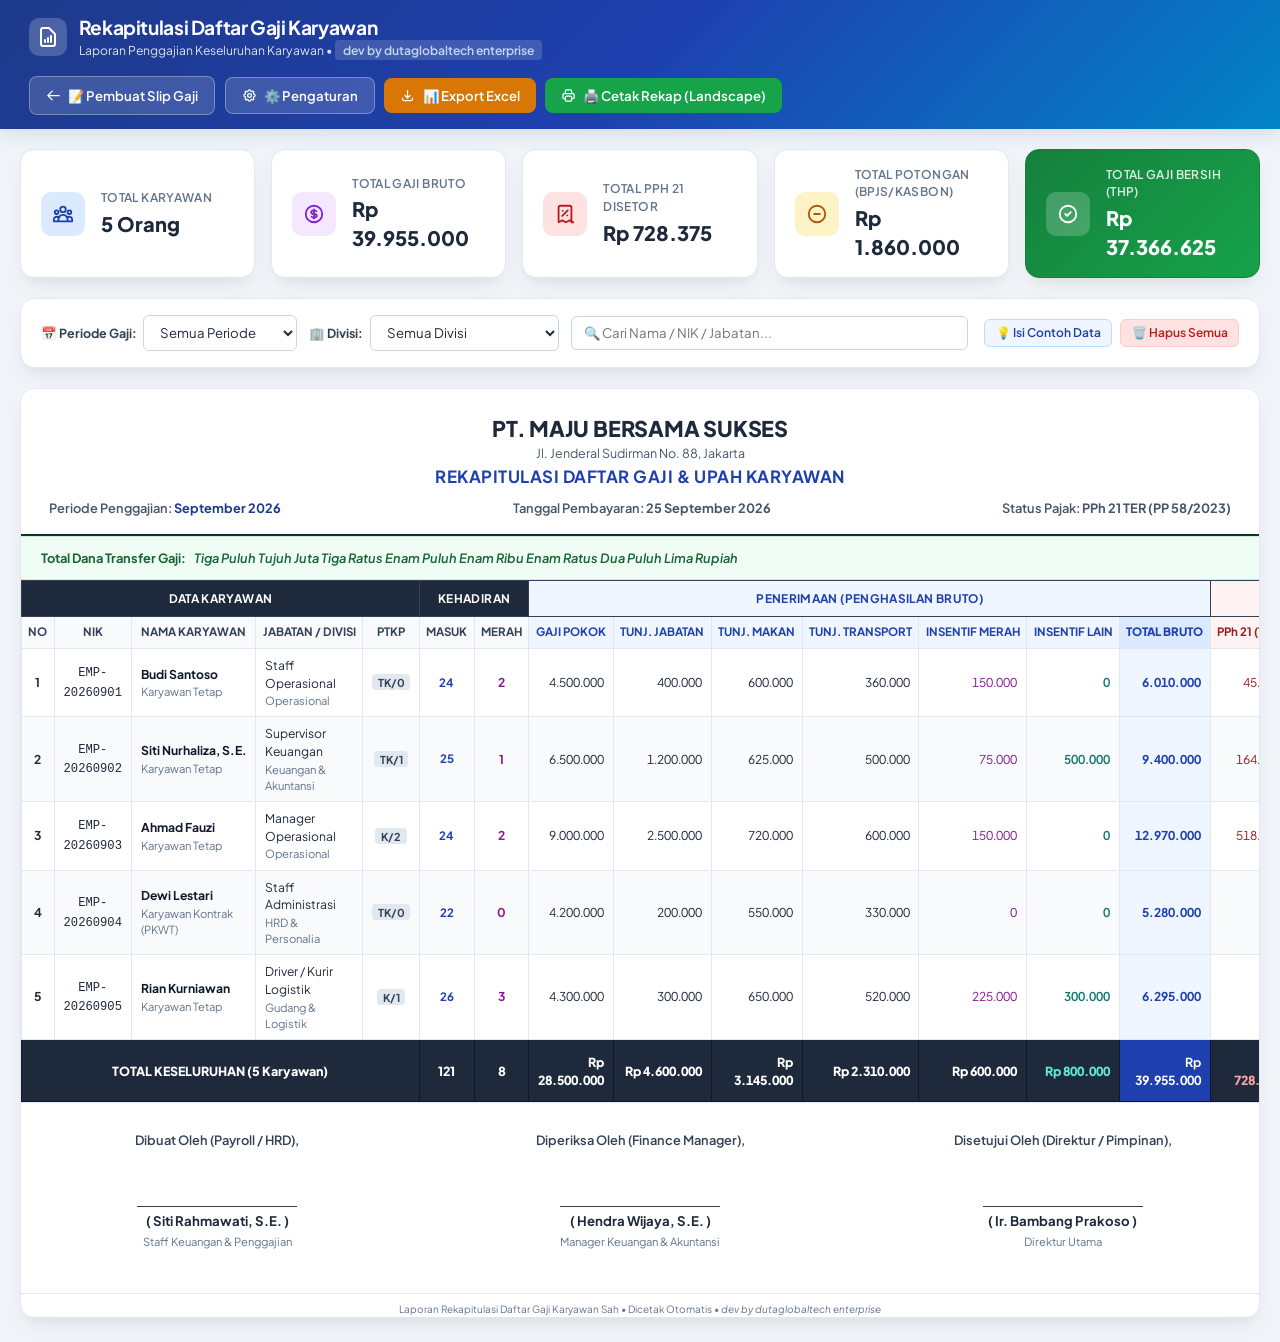
==== rekap_gaji.html @ 0c8557a6 "Tambah fitur Insentif Lain pada rincian penerimaan slip dan rekap gaji" ====
<!-- dev by dutaglobaltech enterprise -->
<!DOCTYPE html>
<html lang="id">
<head>
  <meta charset="UTF-8">
  <meta name="viewport" content="width=device-width, initial-scale=1.0">
  <meta name="author" content="dutaglobaltech enterprise">
  <title>Rekapitulasi Daftar Gaji Karyawan</title>
  <link rel="preconnect" href="https://fonts.googleapis.com">
  <link rel="preconnect" href="https://fonts.gstatic.com" crossorigin>
  <link href="https://fonts.googleapis.com/css2?family=Plus+Jakarta+Sans:wght@400;500;600;700;800&family=Inter:wght@400;500;600;700&display=swap" rel="stylesheet">
  <style>
    :root {
      --primary: #1e40af;
      --primary-hover: #1d4ed8;
      --primary-light: #eff6ff;
      --accent: #0284c7;
      --success: #16a34a;
      --danger: #dc2626;
      --warning: #d97706;
      --dark: #0f172a;
      --gray-50: #f8fafc;
      --gray-100: #f1f5f9;
      --gray-200: #e2e8f0;
      --gray-300: #cbd5e1;
      --gray-400: #94a3b8;
      --gray-500: #64748b;
      --gray-600: #475569;
      --gray-700: #334155;
      --gray-800: #1e293b;
      --card-shadow: 0 10px 25px -5px rgba(15, 23, 42, 0.08), 0 8px 10px -6px rgba(15, 23, 42, 0.04);
      --radius-lg: 14px;
      --radius-md: 8px;
    }

    * {
      box-sizing: border-box;
      margin: 0;
      padding: 0;
    }

    body {
      font-family: 'Plus Jakarta Sans', 'Inter', -apple-system, BlinkMacSystemFont, sans-serif;
      background: #f1f5f9;
      color: var(--gray-800);
      line-height: 1.45;
      min-height: 100vh;
    }

    /* Top Navigation / App Bar */
    .app-header {
      background: linear-gradient(135deg, #1e3a8a 0%, #1e40af 50%, #0284c7 100%);
      color: white;
      padding: 0.9rem 1.8rem;
      box-shadow: 0 4px 20px rgba(30, 58, 138, 0.15);
      position: sticky;
      top: 0;
      z-index: 50;
    }

    .app-header-inner {
      max-width: 1600px;
      margin: 0 auto;
      display: flex;
      justify-content: space-between;
      align-items: center;
      flex-wrap: wrap;
      gap: 1rem;
    }

    .brand-title {
      display: flex;
      align-items: center;
      gap: 0.75rem;
    }

    .brand-title svg {
      background: rgba(255, 255, 255, 0.2);
      padding: 7px;
      border-radius: 10px;
      width: 38px;
      height: 38px;
    }

    .brand-title h1 {
      font-size: 1.2rem;
      font-weight: 700;
      letter-spacing: -0.02em;
    }

    .brand-title p {
      font-size: 0.76rem;
      opacity: 0.85;
    }

    .header-actions {
      display: flex;
      align-items: center;
      gap: 0.6rem;
      flex-wrap: wrap;
    }

    .btn {
      display: inline-flex;
      align-items: center;
      gap: 0.45rem;
      font-family: inherit;
      font-weight: 600;
      font-size: 0.825rem;
      padding: 0.55rem 1rem;
      border-radius: var(--radius-md);
      border: none;
      cursor: pointer;
      transition: all 0.2s ease;
      text-decoration: none;
    }

    .btn-primary {
      background: #2563eb;
      color: white;
    }
    .btn-primary:hover {
      background: #1d4ed8;
      transform: translateY(-1px);
    }

    .btn-success {
      background: #16a34a;
      color: white;
    }
    .btn-success:hover {
      background: #15803d;
      transform: translateY(-1px);
    }

    .btn-amber {
      background: #d97706;
      color: white;
    }
    .btn-amber:hover {
      background: #b45309;
    }

    .btn-outline-white {
      background: rgba(255, 255, 255, 0.15);
      color: white;
      border: 1px solid rgba(255, 255, 255, 0.3);
      backdrop-filter: blur(4px);
    }
    .btn-outline-white:hover {
      background: rgba(255, 255, 255, 0.25);
    }

    .btn-sm {
      padding: 0.35rem 0.65rem;
      font-size: 0.75rem;
      border-radius: 6px;
    }

    .btn-danger-sm {
      background: #fee2e2;
      color: #b91c1c;
      border: 1px solid #fecaca;
    }
    .btn-danger-sm:hover {
      background: #fecaca;
    }

    .btn-edit-sm {
      background: #eff6ff;
      color: #1e40af;
      border: 1px solid #bfdbfe;
    }
    .btn-edit-sm:hover {
      background: #dbeafe;
    }

    /* Main Container */
    .main-container {
      max-width: 1600px;
      margin: 1.25rem auto;
      padding: 0 1.25rem;
    }

    /* Summary Stats Grid */
    .stats-grid {
      display: grid;
      grid-template-columns: repeat(auto-fit, minmax(220px, 1fr));
      gap: 1rem;
      margin-bottom: 1.25rem;
    }

    .stat-card {
      background: white;
      border-radius: var(--radius-lg);
      padding: 1rem 1.25rem;
      border: 1px solid var(--gray-200);
      box-shadow: var(--card-shadow);
      display: flex;
      align-items: center;
      gap: 1rem;
    }

    .stat-icon {
      width: 44px;
      height: 44px;
      border-radius: 10px;
      display: flex;
      align-items: center;
      justify-content: center;
      flex-shrink: 0;
    }

    .stat-icon.blue { background: #dbeafe; color: #1e40af; }
    .stat-icon.green { background: #dcfce7; color: #15803d; }
    .stat-icon.red { background: #fee2e2; color: #b91c1c; }
    .stat-icon.amber { background: #fef3c7; color: #b45309; }
    .stat-icon.purple { background: #f3e8ff; color: #7e22ce; }

    .stat-info {
      flex: 1;
    }

    .stat-label {
      font-size: 0.75rem;
      font-weight: 600;
      color: var(--gray-500);
      text-transform: uppercase;
      letter-spacing: 0.03em;
    }

    .stat-val {
      font-size: 1.25rem;
      font-weight: 800;
      color: var(--gray-800);
      margin-top: 0.15rem;
    }

    .stat-card.highlight {
      background: linear-gradient(135deg, #15803d 0%, #16a34a 100%);
      color: white;
      border-color: #15803d;
    }
    .stat-card.highlight .stat-label { color: rgba(255,255,255,0.85); }
    .stat-card.highlight .stat-val { color: white; }
    .stat-card.highlight .stat-icon { background: rgba(255,255,255,0.2); color: white; }

    /* Filter & Toolbar Box */
    .filter-card {
      background: white;
      border-radius: var(--radius-lg);
      padding: 1rem 1.25rem;
      border: 1px solid var(--gray-200);
      box-shadow: var(--card-shadow);
      margin-bottom: 1.25rem;
      display: flex;
      justify-content: space-between;
      align-items: center;
      gap: 1rem;
      flex-wrap: wrap;
    }

    .filter-group {
      display: flex;
      align-items: center;
      gap: 0.75rem;
      flex-wrap: wrap;
      flex: 1;
    }

    .filter-item {
      display: flex;
      align-items: center;
      gap: 0.4rem;
    }

    .filter-item label {
      font-size: 0.78rem;
      font-weight: 700;
      color: var(--gray-700);
      white-space: nowrap;
    }

    select, input[type="text"] {
      padding: 0.45rem 0.75rem;
      font-family: inherit;
      font-size: 0.825rem;
      border-radius: 6px;
      border: 1.5px solid var(--gray-300);
      background: white;
      color: var(--gray-800);
      outline: none;
    }

    select:focus, input[type="text"]:focus {
      border-color: var(--primary);
    }

    /* Report Table Card */
    .report-card {
      background: white;
      border-radius: var(--radius-lg);
      border: 1px solid var(--gray-200);
      box-shadow: var(--card-shadow);
      overflow: hidden;
      margin-bottom: 1.5rem;
    }

    /* Formal Printable Report Header */
    .report-formal-header {
      padding: 1.5rem 1.75rem 1rem;
      border-bottom: 2px solid var(--gray-800);
      text-align: center;
      position: relative;
    }

    .report-formal-header h2 {
      font-size: 1.35rem;
      font-weight: 800;
      color: var(--gray-900);
      text-transform: uppercase;
      letter-spacing: -0.01em;
    }

    .report-formal-header h3 {
      font-size: 1.05rem;
      font-weight: 700;
      color: var(--primary);
      margin-top: 0.2rem;
      text-transform: uppercase;
      letter-spacing: 0.03em;
    }

    .report-meta-row {
      display: flex;
      justify-content: space-between;
      align-items: center;
      margin-top: 0.6rem;
      font-size: 0.8rem;
      color: var(--gray-600);
      font-weight: 600;
      flex-wrap: wrap;
      gap: 0.5rem;
    }

    /* Payroll Data Table */
    .table-scroll-wrapper {
      overflow-x: auto;
      max-width: 100%;
    }

    .payroll-table {
      width: 100%;
      border-collapse: collapse;
      font-size: 0.76rem;
      min-width: 1350px;
    }

    .payroll-table thead tr:first-child th {
      background: #1e293b;
      color: white;
      font-weight: 700;
      text-align: center;
      padding: 0.55rem 0.5rem;
      border: 1px solid #334155;
      font-size: 0.74rem;
      letter-spacing: 0.03em;
    }

    .payroll-table thead tr:nth-child(2) th {
      background: #f8fafc;
      color: #334155;
      font-weight: 700;
      text-align: center;
      padding: 0.45rem 0.4rem;
      border: 1px solid var(--gray-200);
      font-size: 0.72rem;
      white-space: nowrap;
    }

    .payroll-table thead th.th-income { background: #eff6ff !important; color: #1e40af !important; }
    .payroll-table thead th.th-deduct { background: #fef2f2 !important; color: #991b1b !important; }
    .payroll-table thead th.th-net { background: #f0fdf4 !important; color: #15803d !important; }

    .payroll-table tbody td {
      padding: 0.5rem 0.55rem;
      border: 1px solid var(--gray-200);
      vertical-align: middle;
    }

    .payroll-table tbody tr:nth-child(even) {
      background: #f8fafc;
    }

    .payroll-table tbody tr:hover {
      background: #f1f5f9;
    }

    .payroll-table .col-center { text-align: center; }
    .payroll-table .col-right { text-align: right; font-variant-numeric: tabular-nums; }
    .payroll-table .col-bold { font-weight: 700; }
    
    .cell-name {
      font-weight: 700;
      color: #0f172a;
      white-space: nowrap;
    }

    .cell-jabatan {
      font-size: 0.7rem;
      color: #64748b;
    }

    .badge-ptkp {
      font-size: 0.68rem;
      background: #e2e8f0;
      color: #334155;
      padding: 0.1rem 0.35rem;
      border-radius: 4px;
      font-weight: 700;
    }

    .badge-present {
      font-size: 0.72rem;
      color: #1e40af;
      font-weight: 700;
    }

    /* Table Footer Summary */
    .payroll-table tfoot td {
      background: #f8fafc;
      font-weight: 800;
      padding: 0.65rem 0.55rem;
      border: 1.5px solid #0f172a;
      font-size: 0.78rem;
    }

    .payroll-table tfoot tr.total-row-main td {
      background: #1e293b;
      color: white;
      border-color: #0f172a;
    }
    .payroll-table tfoot tr.total-row-main td.net-total {
      background: #15803d;
      color: white;
      font-size: 0.875rem;
    }

    /* Formal Signatures Box */
    .report-signatures {
      padding: 1.75rem 2rem 1.5rem;
      display: flex;
      justify-content: space-between;
      text-align: center;
      background: white;
      border-top: 1px solid var(--gray-200);
      flex-wrap: wrap;
      gap: 1.5rem;
    }

    .sig-col {
      width: 28%;
      min-width: 180px;
    }

    .sig-col-role {
      font-weight: 600;
      font-size: 0.8rem;
      color: var(--gray-700);
      margin-bottom: 3.5rem;
    }

    .sig-col-name {
      font-weight: 700;
      font-size: 0.825rem;
      color: var(--gray-900);
      border-top: 1px solid var(--gray-700);
      padding-top: 0.25rem;
      display: inline-block;
      min-width: 160px;
    }

    .sig-col-title {
      font-size: 0.7rem;
      color: var(--gray-500);
      margin-top: 2px;
    }

    /* Terbilang Banner */
    .rekap-terbilang-bar {
      padding: 0.75rem 1.25rem;
      background: #f0fdf4;
      border-top: 1px solid #bbf7d0;
      border-bottom: 1px solid #bbf7d0;
      font-size: 0.8rem;
      color: #166534;
      display: flex;
      align-items: center;
      gap: 0.5rem;
    }

    /* Modal Backdrop & Content */
    .modal-backdrop {
      display: none;
      position: fixed;
      inset: 0;
      background: rgba(15, 23, 42, 0.6);
      backdrop-filter: blur(4px);
      z-index: 100;
      justify-content: center;
      align-items: center;
      padding: 1.5rem;
    }

    .modal-backdrop.show {
      display: flex;
    }

    .modal-content {
      background: white;
      border-radius: var(--radius-lg);
      box-shadow: 0 25px 50px -12px rgba(0, 0, 0, 0.25);
      width: 100%;
      max-width: 860px;
      max-height: 90vh;
      display: flex;
      flex-direction: column;
      overflow: hidden;
      animation: modalFadeIn 0.2s ease-out;
    }

    @keyframes modalFadeIn {
      from { opacity: 0; transform: scale(0.97); }
      to { opacity: 1; transform: scale(1); }
    }

    .modal-header {
      padding: 1.25rem 1.75rem;
      background: #1e3a8a;
      color: white;
      display: flex;
      justify-content: space-between;
      align-items: center;
    }

    .modal-header h3 {
      font-size: 1.15rem;
      font-weight: 700;
      display: flex;
      align-items: center;
      gap: 0.5rem;
    }

    .modal-body {
      padding: 1.5rem;
      overflow-y: auto;
      flex: 1;
    }

    /* Print Media Query */
    @page {
      size: A4 landscape;
      margin: 8mm 8mm;
    }

    @media print {
      body {
        background: white !important;
        color: black !important;
        padding: 0 !important;
        margin: 0 !important;
        font-size: 7.5pt !important;
      }

      .app-header,
      .stats-grid,
      .filter-card,
      .no-print,
      .col-action {
        display: none !important;
      }

      .main-container {
        max-width: 100% !important;
        padding: 0 !important;
        margin: 0 !important;
      }

      .report-card {
        border: none !important;
        box-shadow: none !important;
        margin: 0 !important;
      }

      .report-formal-header {
        padding: 0 0 0.5cm !important;
      }

      .payroll-table {
        min-width: 100% !important;
        width: 100% !important;
        font-size: 7pt !important;
      }

      .payroll-table th, .payroll-table td {
        padding: 2.5mm 1.5mm !important;
        border: 0.5pt solid #475569 !important;
        -webkit-print-color-adjust: exact !important;
        print-color-adjust: exact !important;
      }

      .report-signatures {
        padding: 0.8cm 0 0 !important;
        page-break-inside: avoid !important;
      }

      .sig-col-role {
        margin-bottom: 2.2cm !important;
      }
    }
  </style>
</head>
<body>

  <!-- Top App Navigation -->
  <header class="app-header">
    <div class="app-header-inner">
      <div class="brand-title">
        <svg fill="none" viewBox="0 0 24 24" stroke="currentColor">
          <path stroke-linecap="round" stroke-linejoin="round" stroke-width="2" d="M9 17v-2m3 2v-4m3 4v-6m2 10H7a2 2 0 01-2-2V5a2 2 0 012-2h5.586a1 1 0 01.707.293l5.414 5.414a1 1 0 01.293.707V19a2 2 0 01-2 2z" />
        </svg>
        <div>
          <h1>Rekapitulasi Daftar Gaji Karyawan</h1>
          <p>Laporan Penggajian Keseluruhan Karyawan &bull; <span style="background: rgba(255,255,255,0.18); padding: 2px 8px; border-radius: 4px; font-weight: 600; color: #e0f2fe; font-size: 0.76rem;">dev by dutaglobaltech enterprise</span></p>
        </div>
      </div>
      <div class="header-actions no-print">
        <a href="index.html" class="btn btn-outline-white" title="Kembali ke formulir pembuatan slip gaji individu">
          <svg width="15" height="15" fill="none" viewBox="0 0 24 24" stroke="currentColor"><path stroke-linecap="round" stroke-linejoin="round" stroke-width="2" d="M10 19l-7-7m0 0l7-7m-7 7h18"/></svg>
          📝 Pembuat Slip Gaji
        </a>
        <button class="btn btn-outline-white" onclick="openSettingsModal()" title="Pengaturan profil perusahaan, tarif default, & backup">
          <svg width="15" height="15" fill="none" viewBox="0 0 24 24" stroke="currentColor"><path stroke-linecap="round" stroke-linejoin="round" stroke-width="2" d="M10.325 4.317c.426-1.756 2.924-1.756 3.35 0a1.724 1.724 0 002.573 1.066c1.543-.94 3.31.826 2.37 2.37a1.724 1.724 0 001.065 2.572c1.756.426 1.756 2.924 0 3.35a1.724 1.724 0 00-1.066 2.573c.94 1.543-.826 3.31-2.37 2.37a1.724 1.724 0 00-2.572 1.065c-.426 1.756-2.924 1.756-3.35 0a1.724 1.724 0 00-2.573-1.066c-1.543.94-3.31-.826-2.37-2.37a1.724 1.724 0 00-1.065-2.572c-1.756-.426-1.756-2.924 0-3.35a1.724 1.724 0 001.066-2.573c-.94-1.543.826-3.31 2.37-2.37.996.608 2.296.07 2.572-1.065z"/><path stroke-linecap="round" stroke-linejoin="round" stroke-width="2" d="M15 12a3 3 0 11-6 0 3 3 0 016 0z"/></svg>
          ⚙️ Pengaturan
        </button>
        <button class="btn btn-amber" onclick="exportToCSV()" title="Download data rekap ke file Excel CSV">
          <svg width="15" height="15" fill="none" viewBox="0 0 24 24" stroke="currentColor"><path stroke-linecap="round" stroke-linejoin="round" stroke-width="2" d="M4 16v1a3 3 0 003 3h10a3 3 0 003-3v-1m-4-4l-4 4m0 0l-4-4m4 4V4"/></svg>
          📊 Export Excel
        </button>
        <button class="btn btn-success" onclick="window.print()" title="Cetak Rekapitulasi Gaji (Landscape)">
          <svg width="15" height="15" fill="none" viewBox="0 0 24 24" stroke="currentColor"><path stroke-linecap="round" stroke-linejoin="round" stroke-width="2" d="M17 17h2a2 2 0 002-2v-4a2 2 0 00-2-2H5a2 2 0 00-2 2v4a2 2 0 002 2h2m2 4h6a2 2 0 002-2v-4a2 2 0 00-2-2H9a2 2 0 00-2 2v4a2 2 0 002 2zm8-12V5a2 2 0 00-2-2H9a2 2 0 00-2 2v4h10z"/></svg>
          🖨️ Cetak Rekap (Landscape)
        </button>
      </div>
    </div>
  </header>

  <main class="main-container">

    <!-- Summary Stats Bar -->
    <div class="stats-grid no-print">
      <div class="stat-card">
        <div class="stat-icon blue">
          <svg width="22" height="22" fill="none" viewBox="0 0 24 24" stroke="currentColor"><path stroke-linecap="round" stroke-linejoin="round" stroke-width="2" d="M17 20h5v-2a3 3 0 00-5.356-1.857M17 20H7m10 0v-2c0-.656-.126-1.283-.356-1.857M7 20H2v-2a3 3 0 015.356-1.857M7 20v-2c0-.656.126-1.283.356-1.857m0 0a5.002 5.002 0 019.288 0M15 7a3 3 0 11-6 0 3 3 0 016 0zm6 3a2 2 0 11-4 0 2 2 0 014 0zM7 10a2 2 0 11-4 0 2 2 0 014 0z"/></svg>
        </div>
        <div class="stat-info">
          <div class="stat-label">Total Karyawan</div>
          <div class="stat-val" id="statTotalEmployees">0 Orang</div>
        </div>
      </div>

      <div class="stat-card">
        <div class="stat-icon purple">
          <svg width="22" height="22" fill="none" viewBox="0 0 24 24" stroke="currentColor"><path stroke-linecap="round" stroke-linejoin="round" stroke-width="2" d="M12 8c-1.657 0-3 .895-3 2s1.343 2 3 2 3 .895 3 2-1.343 2-3 2m0-8c1.11 0 2.08.402 2.599 1M12 8V7m0 1v8m0 0v1m0-1c-1.11 0-2.08-.402-2.599-1M21 12a9 9 0 11-18 0 9 9 0 0118 0z"/></svg>
        </div>
        <div class="stat-info">
          <div class="stat-label">Total Gaji Bruto</div>
          <div class="stat-val" id="statTotalBruto">Rp 0</div>
        </div>
      </div>

      <div class="stat-card">
        <div class="stat-icon red">
          <svg width="22" height="22" fill="none" viewBox="0 0 24 24" stroke="currentColor"><path stroke-linecap="round" stroke-linejoin="round" stroke-width="2" d="M9 14l6-6m-5.5.5h.01m4.99 5h.01M19 21V5a2 2 0 00-2-2H7a2 2 0 00-2 2v16l4-2 4 2 4-2 4 2z"/></svg>
        </div>
        <div class="stat-info">
          <div class="stat-label">Total PPh 21 Disetor</div>
          <div class="stat-val" id="statTotalPph21">Rp 0</div>
        </div>
      </div>

      <div class="stat-card">
        <div class="stat-icon amber">
          <svg width="22" height="22" fill="none" viewBox="0 0 24 24" stroke="currentColor"><path stroke-linecap="round" stroke-linejoin="round" stroke-width="2" d="M15 12H9m12 0a9 9 0 11-18 0 9 9 0 0118 0z"/></svg>
        </div>
        <div class="stat-info">
          <div class="stat-label">Total Potongan (BPJS/Kasbon)</div>
          <div class="stat-val" id="statTotalDeduction">Rp 0</div>
        </div>
      </div>

      <div class="stat-card highlight">
        <div class="stat-icon">
          <svg width="22" height="22" fill="none" viewBox="0 0 24 24" stroke="currentColor"><path stroke-linecap="round" stroke-linejoin="round" stroke-width="2" d="M9 12l2 2 4-4m6 2a9 9 0 11-18 0 9 9 0 0118 0z"/></svg>
        </div>
        <div class="stat-info">
          <div class="stat-label">TOTAL GAJI BERSIH (THP)</div>
          <div class="stat-val" id="statTotalNet">Rp 0</div>
        </div>
      </div>
    </div>

    <!-- Filter Toolbar -->
    <div class="filter-card no-print">
      <div class="filter-group">
        <div class="filter-item">
          <label for="filterPeriod">📅 Periode Gaji:</label>
          <select id="filterPeriod" onchange="renderPayrollReport()">
            <option value="ALL">Semua Periode</option>
          </select>
        </div>

        <div class="filter-item">
          <label for="filterDivisi">🏢 Divisi:</label>
          <select id="filterDivisi" onchange="renderPayrollReport()">
            <option value="ALL">Semua Divisi</option>
            <option value="Operasional">Operasional</option>
            <option value="Keuangan">Keuangan & Akuntansi</option>
            <option value="HRD">HRD & Personalia</option>
            <option value="Pemasaran">Pemasaran & Sales</option>
            <option value="Logistik">Gudang & Logistik</option>
            <option value="IT">IT & Teknik</option>
          </select>
        </div>

        <div class="filter-item" style="flex: 1; min-width: 200px;">
          <input type="text" id="searchInput" placeholder="🔍 Cari Nama / NIK / Jabatan..." oninput="renderPayrollReport()" style="width: 100%;">
        </div>
      </div>

      <div style="display: flex; gap: 0.5rem;">
        <button class="btn btn-sm btn-edit-sm" onclick="loadSampleDataIfEmpty()" title="Isi data contoh jika database masih kosong">
          💡 Isi Contoh Data
        </button>
        <button class="btn btn-sm btn-danger-sm" onclick="clearAllData()" title="Hapus semua data rekap">
          🗑️ Hapus Semua
        </button>
      </div>
    </div>

    <!-- Formal Report Document Card -->
    <div class="report-card">
      
      <!-- Formal Document Kop -->
      <div class="report-formal-header">
        <h2 id="reportCompanyName">PT. MAJU BERSAMA SUKSES</h2>
        <p style="font-size: 0.78rem; color: #475569;" id="reportCompanyAddress">Jl. Jenderal Sudirman No. 88, Jakarta</p>
        <h3>REKAPITULASI DAFTAR GAJI & UPAH KARYAWAN</h3>
        
        <div class="report-meta-row">
          <div>Periode Penggajian: <strong id="reportPeriodText" style="color: #1e3a8a;">September 2026</strong></div>
          <div>Tanggal Pembayaran: <strong id="reportPayDateText">25 September 2026</strong></div>
          <div>Status Pajak: <strong>PPh 21 TER (PP 58/2023)</strong></div>
        </div>
      </div>

      <!-- Terbilang Banner -->
      <div class="rekap-terbilang-bar">
        <strong>Total Dana Transfer Gaji:</strong>
        <span id="rekapTerbilangText" style="font-style: italic; font-weight: 600;">Nol Rupiah</span>
      </div>

      <!-- Main Payroll Table -->
      <div class="table-scroll-wrapper">
        <table class="payroll-table">
          <thead>
            <tr>
              <th colspan="5">DATA KARYAWAN</th>
              <th colspan="2">KEHADIRAN</th>
              <th colspan="7" class="th-income">PENERIMAAN (PENGHASILAN BRUTO)</th>
              <th colspan="5" class="th-deduct">POTONGAN & PAJAK</th>
              <th class="th-net">BERSIH</th>
              <th rowspan="2">REKENING TRANSFER</th>
              <th rowspan="2" class="no-print col-action">AKSI</th>
            </tr>
            <tr>
              <th>NO</th>
              <th>NIK</th>
              <th>NAMA KARYAWAN</th>
              <th>JABATAN / DIVISI</th>
              <th>PTKP</th>
              <th>MASUK</th>
              <th>MERAH</th>
              <th class="th-income">GAJI POKOK</th>
              <th class="th-income">TUNJ. JABATAN</th>
              <th class="th-income">TUNJ. MAKAN</th>
              <th class="th-income">TUNJ. TRANSPORT</th>
              <th class="th-income">INSENTIF MERAH</th>
              <th class="th-income">INSENTIF LAIN</th>
              <th class="th-income" style="font-weight: 800; background: #dbeafe !important;">TOTAL BRUTO</th>
              <th class="th-deduct">PPh 21 (TER)</th>
              <th class="th-deduct">BPJS</th>
              <th class="th-deduct">CICILAN KASBON</th>
              <th class="th-deduct">POT. LAIN</th>
              <th class="th-deduct" style="font-weight: 800; background: #fee2e2 !important;">TOTAL POTONGAN</th>
              <th class="th-net" style="font-weight: 800; background: #dcfce7 !important;">TAKE HOME PAY</th>
            </tr>
          </thead>
          <tbody id="payrollTableBody">
            <!-- Data rows dynamically injected by JS -->
          </tbody>
          <tfoot id="payrollTableFoot">
            <tr class="total-row-main">
              <td colspan="5" class="col-center">TOTAL KESELURUHAN (<span id="footTotalCount">0</span> Karyawan)</td>
              <td class="col-center" id="footHariKerja">0</td>
              <td class="col-center" id="footHariMerah">0</td>
              <td class="col-right" id="footGajiPokok">Rp 0</td>
              <td class="col-right" id="footTunjJabatan">Rp 0</td>
              <td class="col-right" id="footTunjMakan">Rp 0</td>
              <td class="col-right" id="footTunjTransport">Rp 0</td>
              <td class="col-right" id="footInsentifMerah">Rp 0</td>
              <td class="col-right" id="footInsentifLain" style="color: #5eead4;">Rp 0</td>
              <td class="col-right col-bold" id="footTotalBruto" style="background: #1e40af; color: white;">Rp 0</td>
              <td class="col-right" id="footPph21" style="color: #fca5a5;">Rp 0</td>
              <td class="col-right" id="footBpjs">Rp 0</td>
              <td class="col-right" id="footCicilan">Rp 0</td>
              <td class="col-right" id="footPotLain">Rp 0</td>
              <td class="col-right col-bold" id="footTotalPotongan" style="background: #991b1b; color: white;">Rp 0</td>
              <td class="col-right col-bold net-total" id="footNetGaji">Rp 0</td>
              <td colspan="2" class="col-center" style="font-size: 0.7rem; color: #cbd5e1;">Sah & Terverifikasi</td>
            </tr>
          </tfoot>
        </table>
      </div>

      <!-- Formal Approval Signatures -->
      <div class="report-signatures">
        <div class="sig-col">
          <div class="sig-col-role">Dibuat Oleh (Payroll / HRD),</div>
          <div class="sig-col-name" id="sigDibuat">( Siti Rahmawati, S.E. )</div>
          <div class="sig-col-title">Staff Keuangan & Penggajian</div>
        </div>

        <div class="sig-col">
          <div class="sig-col-role">Diperiksa Oleh (Finance Manager),</div>
          <div class="sig-col-name" id="sigDiperiksa">( Hendra Wijaya, S.E. )</div>
          <div class="sig-col-title">Manager Keuangan & Akuntansi</div>
        </div>

        <div class="sig-col">
          <div class="sig-col-role">Disetujui Oleh (Direktur / Pimpinan),</div>
          <div class="sig-col-name" id="sigDisetujui">( Ir. Bambang Prakoso )</div>
          <div class="sig-col-title">Direktur Utama</div>
        </div>
      </div>

      <!-- Footer Info in Report -->
      <div style="text-align: center; font-size: 7.5pt; color: #64748b; margin-top: 1.25rem; border-top: 1px dotted #cbd5e1; padding-top: 0.5rem;">
        Laporan Rekapitulasi Daftar Gaji Karyawan Sah &bull; Dicetak Otomatis &bull; <em>dev by dutaglobaltech enterprise</em>
      </div>

  <!-- Settings / Pengaturan Sistem Modal Popup -->
  <div class="modal-backdrop no-print" id="settingsModal" onclick="closeModalOnBackdrop(event)">
    <div class="modal-content" style="max-width: 860px;">
      <div class="modal-header" style="background: #1e3a8a;">
        <h3>
          <svg width="22" height="22" fill="none" viewBox="0 0 24 24" stroke="currentColor"><path stroke-linecap="round" stroke-linejoin="round" stroke-width="2" d="M10.325 4.317c.426-1.756 2.924-1.756 3.35 0a1.724 1.724 0 002.573 1.066c1.543-.94 3.31.826 2.37 2.37a1.724 1.724 0 001.065 2.572c1.756.426 1.756 2.924 0 3.35a1.724 1.724 0 00-1.066 2.573c.94 1.543-.826 3.31-2.37 2.37a1.724 1.724 0 00-2.572 1.065c-.426 1.756-2.924 1.756-3.35 0a1.724 1.724 0 00-2.573-1.066c-1.543.94-3.31-.826-2.37-2.37a1.724 1.724 0 00-1.065-2.572c-1.756-.426-1.756-2.924 0-3.35a1.724 1.724 0 001.066-2.573c-.94-1.543.826-3.31 2.37-2.37.996.608 2.296.07 2.572-1.065z"/><path stroke-linecap="round" stroke-linejoin="round" stroke-width="2" d="M15 12a3 3 0 11-6 0 3 3 0 016 0z"/></svg>
          Pengaturan Sistem, Tarif &amp; Integrasi
        </h3>
        <button onclick="closeSettingsModal()" style="background: transparent; border: none; color: white; cursor: pointer; font-size: 1.5rem; line-height: 1;">&times;</button>
      </div>
      
      <div class="modal-body">
        
        <!-- Tab 1: Profil Perusahaan -->
        <div style="margin-bottom: 1.5rem; background: #f8fafc; border: 1px solid #e2e8f0; border-radius: 10px; padding: 1.25rem;">
          <h4 style="color: #1e3a8a; font-weight: 700; margin-bottom: 0.85rem; display: flex; align-items: center; gap: 0.4rem;">
            🏢 Profil Perusahaan &amp; Otorisasi Pengesahan
          </h4>
          <div style="display: grid; grid-template-columns: 1fr 1fr; gap: 1rem;">
            <div class="form-group" style="display: flex; flex-direction: column; gap: 0.35rem;">
              <label for="cfgCompanyName" style="font-size: 0.8rem; font-weight: 600; color: #475569;">Nama Perusahaan / Kantor</label>
              <input type="text" id="cfgCompanyName" placeholder="Nama Perusahaan" style="padding: 0.5rem 0.75rem; border: 1px solid #cbd5e1; border-radius: 6px;">
            </div>
            <div class="form-group" style="display: flex; flex-direction: column; gap: 0.35rem;">
              <label for="cfgCompanyAddress" style="font-size: 0.8rem; font-weight: 600; color: #475569;">Alamat &amp; Kontak</label>
              <input type="text" id="cfgCompanyAddress" placeholder="Alamat Perusahaan" style="padding: 0.5rem 0.75rem; border: 1px solid #cbd5e1; border-radius: 6px;">
            </div>
          </div>
          <div style="display: grid; grid-template-columns: 1fr 1fr 1fr; gap: 1rem; margin-top: 0.6rem;">
            <div class="form-group" style="display: flex; flex-direction: column; gap: 0.35rem;">
              <label for="cfgCompanyCity" style="font-size: 0.8rem; font-weight: 600; color: #475569;">Kota Lokasi</label>
              <input type="text" id="cfgCompanyCity" placeholder="Kota" style="padding: 0.5rem 0.75rem; border: 1px solid #cbd5e1; border-radius: 6px;">
            </div>
            <div class="form-group" style="display: flex; flex-direction: column; gap: 0.35rem;">
              <label for="cfgSignerName" style="font-size: 0.8rem; font-weight: 600; color: #475569;">Penandatangan Slip / Diperiksa</label>
              <input type="text" id="cfgSignerName" placeholder="Nama Manager Finance" style="padding: 0.5rem 0.75rem; border: 1px solid #cbd5e1; border-radius: 6px;">
            </div>
            <div class="form-group" style="display: flex; flex-direction: column; gap: 0.35rem;">
              <label for="cfgSignerRole" style="font-size: 0.8rem; font-weight: 600; color: #475569;">Jabatan Penandatangan Slip</label>
              <input type="text" id="cfgSignerRole" placeholder="Jabatan" style="padding: 0.5rem 0.75rem; border: 1px solid #cbd5e1; border-radius: 6px;">
            </div>
          </div>
          <div style="display: grid; grid-template-columns: 1fr 1fr; gap: 1rem; margin-top: 0.6rem;">
            <div class="form-group" style="display: flex; flex-direction: column; gap: 0.35rem;">
              <label for="cfgMakerName" style="font-size: 0.8rem; font-weight: 600; color: #475569;">Pembuat Rekapitulasi (HRD / Payroll)</label>
              <input type="text" id="cfgMakerName" placeholder="Nama Staff Payroll" style="padding: 0.5rem 0.75rem; border: 1px solid #cbd5e1; border-radius: 6px;">
            </div>
            <div class="form-group" style="display: flex; flex-direction: column; gap: 0.35rem;">
              <label for="cfgDirectorName" style="font-size: 0.8rem; font-weight: 600; color: #475569;">Pimpinan Tertinggi / Direktur (Rekap)</label>
              <input type="text" id="cfgDirectorName" placeholder="Nama Direktur" style="padding: 0.5rem 0.75rem; border: 1px solid #cbd5e1; border-radius: 6px;">
            </div>
          </div>
        </div>

        <!-- Tab 2: Standar Tarif Penggajian -->
        <div style="margin-bottom: 1.5rem; background: #f8fafc; border: 1px solid #e2e8f0; border-radius: 10px; padding: 1.25rem;">
          <h4 style="color: #1e3a8a; font-weight: 700; margin-bottom: 0.85rem; display: flex; align-items: center; gap: 0.4rem;">
            💰 Standar Hari Kerja &amp; Tarif Tunjangan
          </h4>
          <div style="display: grid; grid-template-columns: 1fr 1fr 1fr; gap: 1rem;">
            <div class="form-group" style="display: flex; flex-direction: column; gap: 0.35rem;">
              <label for="cfgDefaultWorkDays" style="font-size: 0.8rem; font-weight: 600; color: #475569;">Standar Hari Kerja</label>
              <input type="number" id="cfgDefaultWorkDays" value="24" min="1" max="31" style="padding: 0.5rem 0.75rem; border: 1px solid #cbd5e1; border-radius: 6px;">
            </div>
            <div class="form-group" style="display: flex; flex-direction: column; gap: 0.35rem;">
              <label for="cfgDefaultMakanRate" style="font-size: 0.8rem; font-weight: 600; color: #475569;">Tarif Tunj. Makan (Rp/Hr)</label>
              <input type="text" id="cfgDefaultMakanRate" value="25.000" style="padding: 0.5rem 0.75rem; border: 1px solid #cbd5e1; border-radius: 6px;">
            </div>
            <div class="form-group" style="display: flex; flex-direction: column; gap: 0.35rem;">
              <label for="cfgDefaultTransportRate" style="font-size: 0.8rem; font-weight: 600; color: #475569;">Tarif Tunj. Transport (Rp/Hr)</label>
              <input type="text" id="cfgDefaultTransportRate" value="15.000" style="padding: 0.5rem 0.75rem; border: 1px solid #cbd5e1; border-radius: 6px;">
            </div>
          </div>
          <div style="display: grid; grid-template-columns: 1fr 1fr; gap: 1rem; margin-top: 0.6rem;">
            <div class="form-group" style="display: flex; flex-direction: column; gap: 0.35rem;">
              <label for="cfgDefaultMerahRate" style="font-size: 0.8rem; font-weight: 600; color: #475569;">Insentif Tanggal Merah (Rp/Hr)</label>
              <input type="text" id="cfgDefaultMerahRate" value="75.000" style="padding: 0.5rem 0.75rem; border: 1px solid #cbd5e1; border-radius: 6px;">
            </div>
            <div class="form-group" style="display: flex; flex-direction: column; gap: 0.35rem;">
              <label for="cfgDefaultPtkp" style="font-size: 0.8rem; font-weight: 600; color: #475569;">Default Status PTKP</label>
              <select id="cfgDefaultPtkp" style="padding: 0.5rem 0.75rem; border: 1px solid #cbd5e1; border-radius: 6px;">
                <option value="TK/0">TK/0 (Belum Menikah, 0 Tanggungan - Kat A)</option>
                <option value="TK/1">TK/1 (Belum Menikah, 1 Tanggungan - Kat A)</option>
                <option value="TK/2">TK/2 (Belum Menikah, 2 Tanggungan - Kat B)</option>
                <option value="TK/3">TK/3 (Belum Menikah, 3 Tanggungan - Kat B)</option>
                <option value="K/0">K/0 (Menikah, 0 Tanggungan - Kat A)</option>
                <option value="K/1">K/1 (Menikah, 1 Tanggungan - Kat B)</option>
                <option value="K/2">K/2 (Menikah, 2 Tanggungan - Kat B)</option>
                <option value="K/3">K/3 (Menikah, 3 Tanggungan - Kat C)</option>
              </select>
            </div>
          </div>
        </div>

        <!-- Tab 3: Backup & Restore -->
        <div style="background: #f8fafc; border: 1px solid #e2e8f0; border-radius: 10px; padding: 1.25rem;">
          <h4 style="color: #1e3a8a; font-weight: 700; margin-bottom: 0.85rem; display: flex; align-items: center; gap: 0.4rem;">
            💾 Cadangan Data &amp; Pemulihan (Backup &amp; Restore)
          </h4>
          <div style="display: flex; gap: 0.75rem; flex-wrap: wrap;">
            <button type="button" class="btn btn-primary" onclick="exportBackupJSON()">
              <svg width="15" height="15" fill="none" viewBox="0 0 24 24" stroke="currentColor"><path stroke-linecap="round" stroke-linejoin="round" stroke-width="2" d="M4 16v1a3 3 0 003 3h10a3 3 0 003-3v-1m-4-4l-4 4m0 0l-4-4m4 4V4"/></svg>
              ⬇️ Download Backup Data (.JSON)
            </button>
            <label class="btn btn-amber" style="cursor: pointer; margin: 0;">
              <svg width="15" height="15" fill="none" viewBox="0 0 24 24" stroke="currentColor"><path stroke-linecap="round" stroke-linejoin="round" stroke-width="2" d="M4 16v1a3 3 0 003 3h10a3 3 0 003-3v-1m-4-8l4-4m0 0l4 4m-4-4v12"/></svg>
              ⬆️ Pulihkan Data dari (.JSON)
              <input type="file" id="backupFileInput" accept=".json" onchange="importBackupJSON(event)" style="display: none;">
            </label>
            <button type="button" class="btn btn-danger-sm" onclick="resetSettingsToDefault()">
              🔄 Reset Pengaturan ke Default
            </button>
          </div>
        </div>

      </div>

      <div style="padding: 1rem 1.5rem; background: #f1f5f9; border-top: 1px solid #e2e8f0; display: flex; justify-content: space-between; align-items: center;">
        <span style="font-size: 0.75rem; color: #64748b;">dev by dutaglobaltech enterprise</span>
        <div style="display: flex; gap: 0.6rem;">
          <button class="btn btn-secondary" onclick="closeSettingsModal()">Tutup</button>
          <button class="btn btn-success" onclick="saveSettingsFromModal()">💾 Terapkan &amp; Simpan Pengaturan</button>
        </div>
      </div>
    </div>
  </div>

  <script>
    const DB_STORAGE_KEY = 'SLIP_GAJI_DATABASE_V1';

    function formatRupiah(number) {
      if (isNaN(number)) return "0";
      return new Intl.NumberFormat('id-ID').format(Math.round(number));
    }

    function parseRupiah(str) {
      if (!str) return 0;
      const clean = str.toString().replace(/[^0-9-]/g, '');
      const val = parseInt(clean, 10);
      return isNaN(val) ? 0 : val;
    }

    function terbilang(bilangan) {
      const angka = [
        "", "Satu", "Dua", "Tiga", "Empat", "Lima", 
        "Enam", "Tujuh", "Delapan", "Sembilan", "Sepuluh", "Sebelas"
      ];
      bilangan = Math.floor(Math.abs(bilangan));
      
      if (bilangan < 12) {
        return " " + angka[bilangan];
      } else if (bilangan < 20) {
        return terbilang(bilangan - 10) + " Belas";
      } else if (bilangan < 100) {
        return terbilang(Math.floor(bilangan / 10)) + " Puluh" + terbilang(bilangan % 10);
      } else if (bilangan < 200) {
        return " Seratus" + terbilang(bilangan - 100);
      } else if (bilangan < 1000) {
        return terbilang(Math.floor(bilangan / 100)) + " Ratus" + terbilang(bilangan % 100);
      } else if (bilangan < 2000) {
        return " Seribu" + terbilang(bilangan - 1000);
      } else if (bilangan < 1000000) {
        return terbilang(Math.floor(bilangan / 1000)) + " Ribu" + terbilang(bilangan % 1000);
      } else if (bilangan < 1000000000) {
        return terbilang(Math.floor(bilangan / 1000000)) + " Juta" + terbilang(bilangan % 1000000);
      } else if (bilangan < 1000000000000) {
        return terbilang(Math.floor(bilangan / 1000000000)) + " Miliar" + terbilang(bilangan % 1000000000);
      } else {
        return " Angka Terlalu Besar";
      }
    }

    function getDatabaseRecords() {
      try {
        const raw = localStorage.getItem(DB_STORAGE_KEY);
        return raw ? JSON.parse(raw) : [];
      } catch (e) {
        console.error("Error reading database", e);
        return [];
      }
    }

    function saveDatabaseRecords(records) {
      try {
        localStorage.setItem(DB_STORAGE_KEY, JSON.stringify(records));
      } catch (e) {
        console.error("Error saving database", e);
      }
    }

    // Populate Period Dropdown
    function populatePeriodOptions() {
      const records = getDatabaseRecords();
      const select = document.getElementById('filterPeriod');
      const currentVal = select.value;
      
      const periods = new Set();
      records.forEach(r => {
        if (r.payPeriod) periods.add(r.payPeriod);
      });

      let html = '<option value="ALL">Semua Periode</option>';
      periods.forEach(p => {
        html += `<option value="${p}">${p}</option>`;
      });
      select.innerHTML = html;

      if (periods.size > 0 && currentVal !== 'ALL') {
        select.value = Array.from(periods)[0];
      }
    }

    // Render Full Payroll Report
    function renderPayrollReport() {
      const records = getDatabaseRecords();
      const periodFilter = document.getElementById('filterPeriod').value;
      const divisiFilter = document.getElementById('filterDivisi').value;
      const search = document.getElementById('searchInput').value.toLowerCase().trim();

      const filtered = records.filter(r => {
        const matchPeriod = (periodFilter === 'ALL' || r.payPeriod === periodFilter);
        const matchDivisi = (divisiFilter === 'ALL' || (r.empDivisi && r.empDivisi.toLowerCase().includes(divisiFilter.toLowerCase())));
        const matchSearch = (!search || 
          (r.empName && r.empName.toLowerCase().includes(search)) ||
          (r.empId && r.empId.toLowerCase().includes(search)) ||
          (r.empJabatan && r.empJabatan.toLowerCase().includes(search))
        );
        return matchPeriod && matchDivisi && matchSearch;
      });

      // Update Formal Meta Header
      if (filtered.length > 0) {
        const sample = filtered[0];
        document.getElementById('reportCompanyName').innerText = sample.companyName || "PT. MAJU BERSAMA SUKSES";
        document.getElementById('reportCompanyAddress').innerText = sample.companyAddress || "Jl. Jenderal Sudirman No. 88, Jakarta";
        document.getElementById('reportPeriodText').innerText = periodFilter === 'ALL' ? (sample.payPeriod || 'Semua Periode') : periodFilter;
        document.getElementById('reportPayDateText').innerText = sample.payDate || new Date().toLocaleDateString('id-ID');
      }

      const tbody = document.getElementById('payrollTableBody');

      if (filtered.length === 0) {
        tbody.innerHTML = `
          <tr>
            <td colspan="20" style="text-align: center; padding: 2.5rem; color: #94a3b8; font-size: 0.85rem;">
              Belum ada data slip gaji tersimpan di database. Klik <strong>"📝 Pembuat Slip Gaji"</strong> untuk mulai input atau klik <strong>"💡 Isi Contoh Data"</strong> di atas.
            </td>
          </tr>
        `;
        updateSummaryStats(0, 0, 0, 0, 0, 0, 0, 0, 0, 0, 0, 0, 0);
        return;
      }

      let sumHariKerja = 0;
      let sumHariMerah = 0;
      let sumGajiPokok = 0;
      let sumTunjJabatan = 0;
      let sumTunjMakan = 0;
      let sumTunjTransport = 0;
      let sumInsentifMerah = 0;
      let sumInsentifLain = 0;
      let sumTotalBruto = 0;
      let sumPph21 = 0;
      let sumBpjs = 0;
      let sumCicilan = 0;
      let sumPotLain = 0;
      let sumTotalPotongan = 0;
      let sumNetGaji = 0;

      let html = '';

      filtered.forEach((r, idx) => {
        const hariMasuk = r.hariKerja || 0;
        const hariMerah = r.hariTanggalMerah || 0;
        const gp = r.gajiPokok || 0;
        const tj = r.tunjanganJabatan || 0;
        const tm = r.totalMakan || (hariMasuk * (r.rateMakanPerHari || 25000));
        const tt = r.totalTransport || (hariMasuk * (r.rateTransportPerHari || 15000));
        const im = r.totalMerah || (hariMerah * 75000);
        const il = r.insentifLain || 0;
        const bruto = r.totalPenghasilan || (gp + tj + tm + tt + im + il);

        const pph21 = r.potonganPph21 || 0;
        const bpjs = r.iuranBpjs || 0;
        const cicilan = r.cicilanPinjaman || 0;
        const potLain = r.potonganLain || 0;
        const potongan = r.totalPotongan || (pph21 + bpjs + cicilan + potLain);
        const thp = r.netGaji || (bruto - potongan);

        sumHariKerja += hariMasuk;
        sumHariMerah += hariMerah;
        sumGajiPokok += gp;
        sumTunjJabatan += tj;
        sumTunjMakan += tm;
        sumTunjTransport += tt;
        sumInsentifMerah += im;
        sumInsentifLain += il;
        sumTotalBruto += bruto;
        sumPph21 += pph21;
        sumBpjs += bpjs;
        sumCicilan += cicilan;
        sumPotLain += potLain;
        sumTotalPotongan += potongan;
        sumNetGaji += thp;

        html += `
          <tr>
            <td class="col-center"><strong>${idx + 1}</strong></td>
            <td class="col-center"><code>${r.empId || '-'}</code></td>
            <td>
              <div class="cell-name">${r.empName}</div>
              <div class="cell-jabatan">${r.empStatus || 'Tetap'}</div>
            </td>
            <td>
              <div>${r.empJabatan || '-'}</div>
              <div class="cell-jabatan">${r.empDivisi || '-'}</div>
            </td>
            <td class="col-center"><span class="badge-ptkp">${r.empPtkp || 'TK/0'}</span></td>
            <td class="col-center"><span class="badge-present">${hariMasuk}</span></td>
            <td class="col-center" style="color: #86198f; font-weight: 700;">${hariMerah}</td>
            <td class="col-right">${formatRupiah(gp)}</td>
            <td class="col-right">${formatRupiah(tj)}</td>
            <td class="col-right">${formatRupiah(tm)}</td>
            <td class="col-right">${formatRupiah(tt)}</td>
            <td class="col-right" style="color: #86198f;">${formatRupiah(im)}</td>
            <td class="col-right" style="color: #0f766e; font-weight: 600;">${formatRupiah(il)}</td>
            <td class="col-right col-bold" style="background: #eff6ff; color: #1e40af;">${formatRupiah(bruto)}</td>
            <td class="col-right" style="color: #991b1b;">${formatRupiah(pph21)}</td>
            <td class="col-right">${formatRupiah(bpjs)}</td>
            <td class="col-right" style="color: #b45309;">${formatRupiah(cicilan)}</td>
            <td class="col-right">${formatRupiah(potLain)}</td>
            <td class="col-right col-bold" style="background: #fef2f2; color: #991b1b;">${formatRupiah(potongan)}</td>
            <td class="col-right col-bold" style="background: #f0fdf4; color: #15803d; font-size: 0.8rem;">${formatRupiah(thp)}</td>
            <td style="font-size: 0.72rem; white-space: nowrap;">${r.empRekening || '-'}</td>
            <td class="col-center no-print col-action" style="white-space: nowrap;">
              <a href="index.html?loadId=${r.id}" class="btn btn-sm btn-edit-sm" style="padding: 0.25rem 0.5rem; font-size: 0.72rem;" title="Buka / Edit di Formulir Slip Gaji">👁️ Buka</a>
              <a href="index.html?loadId=${r.id}&print=1" class="btn btn-sm btn-success" style="padding: 0.25rem 0.5rem; font-size: 0.72rem;" title="Cetak Slip Gaji Karyawan Ini Langsung">🖨️ Cetak</a>
              <button class="btn btn-sm btn-danger-sm" style="padding: 0.25rem 0.5rem; font-size: 0.72rem;" onclick="deleteRecord('${r.id}', '${r.empName}')" title="Hapus dari Database">🗑️</button>
            </td>
          </tr>
        `;
      });

      tbody.innerHTML = html;

      updateSummaryStats(
        filtered.length, sumHariKerja, sumHariMerah, sumGajiPokok, sumTunjJabatan,
        sumTunjMakan, sumTunjTransport, sumInsentifMerah, sumInsentifLain, sumTotalBruto,
        sumPph21, sumBpjs, sumCicilan, sumPotLain, sumTotalPotongan, sumNetGaji
      );
    }

    function updateSummaryStats(count, hariKerja, hariMerah, gp, tj, tm, tt, im, il, bruto, pph21, bpjs, cicilan, potLain, totalPot, netGaji) {
      document.getElementById('statTotalEmployees').innerText = count + " Orang";
      document.getElementById('statTotalBruto').innerText = "Rp " + formatRupiah(bruto);
      document.getElementById('statTotalPph21').innerText = "Rp " + formatRupiah(pph21);
      document.getElementById('statTotalDeduction').innerText = "Rp " + formatRupiah((bpjs || 0) + (cicilan || 0) + (potLain || 0));
      document.getElementById('statTotalNet').innerText = "Rp " + formatRupiah(netGaji);

      document.getElementById('footTotalCount').innerText = count;
      document.getElementById('footHariKerja').innerText = hariKerja;
      document.getElementById('footHariMerah').innerText = hariMerah;
      document.getElementById('footGajiPokok').innerText = "Rp " + formatRupiah(gp);
      document.getElementById('footTunjJabatan').innerText = "Rp " + formatRupiah(tj);
      document.getElementById('footTunjMakan').innerText = "Rp " + formatRupiah(tm);
      document.getElementById('footTunjTransport').innerText = "Rp " + formatRupiah(tt);
      document.getElementById('footInsentifMerah').innerText = "Rp " + formatRupiah(im);
      if (document.getElementById('footInsentifLain')) {
        document.getElementById('footInsentifLain').innerText = "Rp " + formatRupiah(il || 0);
      }
      document.getElementById('footTotalBruto').innerText = "Rp " + formatRupiah(bruto);
      document.getElementById('footPph21').innerText = "Rp " + formatRupiah(pph21);
      document.getElementById('footBpjs').innerText = "Rp " + formatRupiah(bpjs);
      document.getElementById('footCicilan').innerText = "Rp " + formatRupiah(cicilan);
      document.getElementById('footPotLain').innerText = "Rp " + formatRupiah(potLain);
      document.getElementById('footTotalPotongan').innerText = "Rp " + formatRupiah(totalPot);
      document.getElementById('footNetGaji').innerText = "Rp " + formatRupiah(netGaji);

      let terbilangText = "Nol Rupiah";
      if (netGaji > 0) {
        terbilangText = terbilang(netGaji).trim() + " Rupiah";
      }
      document.getElementById('rekapTerbilangText').innerText = terbilangText;
    }

    function deleteRecord(id, name) {
      if (confirm(`Yakin ingin menghapus data karyawan "${name}" dari rekapitulasi gaji?`)) {
        let records = getDatabaseRecords();
        records = records.filter(r => r.id !== id);
        saveDatabaseRecords(records);
        populatePeriodOptions();
        renderPayrollReport();
      }
    }

    function clearAllData() {
      if (confirm("Peringatan: Seluruh data rekapitulasi gaji akan dihapus. Lanjutkan?")) {
        saveDatabaseRecords([]);
        populatePeriodOptions();
        renderPayrollReport();
      }
    }

    // Export CSV / Excel
    function exportToCSV() {
      const records = getDatabaseRecords();
      if (records.length === 0) {
        alert("Belum ada data untuk diekspor.");
        return;
      }

      let csv = "No,Tanggal Simpan,Periode,NIK,Nama Karyawan,Jabatan,Divisi,Status,Status PTKP,NPWP,Hari Masuk,Hari Tgl Merah,Gaji Pokok,Tunjangan Jabatan,Tunjangan Makan,Tunjangan Transport,Insentif Tgl Merah,Insentif Lain,Keterangan Insentif,TOTAL GAJI BRUTO,Potongan PPh 21,Iuran BPJS,Cicilan Kasbon,Potongan Lain,TOTAL POTONGAN,GAJI BERSIH (THP),No Rekening\n";

      records.forEach((r, idx) => {
        const hm = r.hariKerja || 0;
        const hrMerah = r.hariTanggalMerah || 0;
        const gp = r.gajiPokok || 0;
        const tj = r.tunjanganJabatan || 0;
        const tm = r.totalMakan || (hm * (r.rateMakanPerHari || 25000));
        const tt = r.totalTransport || (hm * (r.rateTransportPerHari || 15000));
        const im = r.totalMerah || (hrMerah * 75000);
        const il = r.insentifLain || 0;
        const bruto = r.totalPenghasilan || (gp + tj + tm + tt + im + il);
        const pph21 = r.potonganPph21 || 0;
        const bpjs = r.iuranBpjs || 0;
        const cicilan = r.cicilanPinjaman || 0;
        const potLain = r.potonganLain || 0;
        const totalPot = r.totalPotongan || (pph21 + bpjs + cicilan + potLain);
        const thp = r.netGaji || (bruto - totalPot);

        csv += `"${idx+1}","${r.savedAt || ''}","${r.payPeriod || ''}","${r.empId || ''}","${r.empName || ''}","${r.empJabatan || ''}","${r.empDivisi || ''}","${r.empStatus || ''}","${r.empPtkp || 'TK/0'}","${r.empNpwp || '-'}","${hm}","${hrMerah}","${gp}","${tj}","${tm}","${tt}","${im}","${il}","${(r.ketInsentifLain || '').replace(/"/g, '""')}","${bruto}","${pph21}","${bpjs}","${cicilan}","${potLain}","${totalPot}","${thp}","${r.empRekening || ''}"\n`;
      });

      const blob = new Blob(["\uFEFF" + csv], { type: 'text/csv;charset=utf-8;' });
      const url = URL.createObjectURL(blob);
      const a = document.createElement('a');
      a.href = url;
      a.download = `Rekapitulasi_Daftar_Gaji_${new Date().toISOString().slice(0,10)}.csv`;
      document.body.appendChild(a);
      a.click();
      document.body.removeChild(a);
      URL.revokeObjectURL(url);
    }

    // Seed Sample Data for Instant Demo
    function loadSampleDataIfEmpty() {
      const sample = [
        {
          id: 'SAMPLE_1',
          savedAt: new Date().toLocaleString('id-ID'),
          companyName: 'PT. MAJU BERSAMA SUKSES',
          companyAddress: 'Jl. Jenderal Sudirman No. 88, Jakarta',
          payPeriod: 'September 2026',
          payDate: '25 September 2026',
          empName: 'Budi Santoso',
          empId: 'EMP-20260901',
          empJabatan: 'Staff Operasional',
          empDivisi: 'Operasional',
          empStatus: 'Karyawan Tetap',
          empPtkp: 'TK/0',
          empNpwp: '09.123.456.7-012.000',
          hariKerja: 24,
          empKeteranganHadir: 'Hadir Penuh (24 Hari)',
          empRekening: 'BCA - 1234567890 (Budi)',
          gajiPokok: 4500000,
          tunjanganJabatan: 400000,
          rateMakanPerHari: 25000,
          rateTransportPerHari: 15000,
          hariTanggalMerah: 2,
          totalMakan: 600000,
          totalTransport: 360000,
          totalMerah: 150000,
          insentifLain: 0,
          ketInsentifLain: '',
          totalPenghasilan: 6010000,
          potonganPph21: 45075,
          iuranBpjs: 150000,
          cicilanPinjaman: 200000,
          potonganLain: 0,
          totalPotongan: 395075,
          netGaji: 5614925
        },
        {
          id: 'SAMPLE_2',
          savedAt: new Date().toLocaleString('id-ID'),
          companyName: 'PT. MAJU BERSAMA SUKSES',
          companyAddress: 'Jl. Jenderal Sudirman No. 88, Jakarta',
          payPeriod: 'September 2026',
          payDate: '25 September 2026',
          empName: 'Siti Nurhaliza, S.E.',
          empId: 'EMP-20260902',
          empJabatan: 'Supervisor Keuangan',
          empDivisi: 'Keuangan & Akuntansi',
          empStatus: 'Karyawan Tetap',
          empPtkp: 'TK/1',
          empNpwp: '08.234.567.8-013.000',
          hariKerja: 25,
          empKeteranganHadir: 'Hadir Penuh',
          empRekening: 'Mandiri - 1370009876543 (Siti)',
          gajiPokok: 6500000,
          tunjanganJabatan: 1200000,
          rateMakanPerHari: 25000,
          rateTransportPerHari: 20000,
          hariTanggalMerah: 1,
          totalMakan: 625000,
          totalTransport: 500000,
          totalMerah: 75000,
          insentifLain: 500000,
          ketInsentifLain: 'Bonus Kinerja',
          totalPenghasilan: 9400000,
          potonganPph21: 164500,
          iuranBpjs: 200000,
          cicilanPinjaman: 0,
          potonganLain: 0,
          totalPotongan: 364500,
          netGaji: 9035500
        },
        {
          id: 'SAMPLE_3',
          savedAt: new Date().toLocaleString('id-ID'),
          companyName: 'PT. MAJU BERSAMA SUKSES',
          companyAddress: 'Jl. Jenderal Sudirman No. 88, Jakarta',
          payPeriod: 'September 2026',
          payDate: '25 September 2026',
          empName: 'Ahmad Fauzi',
          empId: 'EMP-20260903',
          empJabatan: 'Manager Operasional',
          empDivisi: 'Operasional',
          empStatus: 'Karyawan Tetap',
          empPtkp: 'K/2',
          empNpwp: '07.345.678.9-014.000',
          hariKerja: 24,
          empKeteranganHadir: 'Hadir Penuh',
          empRekening: 'BNI - 0234567891 (Ahmad)',
          gajiPokok: 9000000,
          tunjanganJabatan: 2500000,
          rateMakanPerHari: 30000,
          rateTransportPerHari: 25000,
          hariTanggalMerah: 2,
          totalMakan: 720000,
          totalTransport: 600000,
          totalMerah: 150000,
          insentifLain: 0,
          ketInsentifLain: '',
          totalPenghasilan: 12970000,
          potonganPph21: 518800,
          iuranBpjs: 300000,
          cicilanPinjaman: 500000,
          potonganLain: 0,
          totalPotongan: 1318800,
          netGaji: 11651200
        },
        {
          id: 'SAMPLE_4',
          savedAt: new Date().toLocaleString('id-ID'),
          companyName: 'PT. MAJU BERSAMA SUKSES',
          companyAddress: 'Jl. Jenderal Sudirman No. 88, Jakarta',
          payPeriod: 'September 2026',
          payDate: '25 September 2026',
          empName: 'Dewi Lestari',
          empId: 'EMP-20260904',
          empJabatan: 'Staff Administrasi',
          empDivisi: 'HRD & Personalia',
          empStatus: 'Karyawan Kontrak (PKWT)',
          empPtkp: 'TK/0',
          empNpwp: '06.456.789.0-015.000',
          hariKerja: 22,
          empKeteranganHadir: '2 Hari Izin',
          empRekening: 'BCA - 5432109876 (Dewi)',
          gajiPokok: 4200000,
          tunjanganJabatan: 200000,
          rateMakanPerHari: 25000,
          rateTransportPerHari: 15000,
          hariTanggalMerah: 0,
          totalMakan: 550000,
          totalTransport: 330000,
          totalMerah: 0,
          insentifLain: 0,
          ketInsentifLain: '',
          totalPenghasilan: 5280000,
          potonganPph21: 0,
          iuranBpjs: 120000,
          cicilanPinjaman: 150000,
          potonganLain: 0,
          totalPotongan: 270000,
          netGaji: 5010000
        },
        {
          id: 'SAMPLE_5',
          savedAt: new Date().toLocaleString('id-ID'),
          companyName: 'PT. MAJU BERSAMA SUKSES',
          companyAddress: 'Jl. Jenderal Sudirman No. 88, Jakarta',
          payPeriod: 'September 2026',
          payDate: '25 September 2026',
          empName: 'Rian Kurniawan',
          empId: 'EMP-20260905',
          empJabatan: 'Driver / Kurir Logistik',
          empDivisi: 'Gudang & Logistik',
          empStatus: 'Karyawan Tetap',
          empPtkp: 'K/1',
          empNpwp: '05.567.890.1-016.000',
          hariKerja: 26,
          empKeteranganHadir: 'Hadir Penuh',
          empRekening: 'BRI - 001234567890123 (Rian)',
          gajiPokok: 4300000,
          tunjanganJabatan: 300000,
          rateMakanPerHari: 25000,
          rateTransportPerHari: 20000,
          hariTanggalMerah: 3,
          totalMakan: 650000,
          totalTransport: 520000,
          totalMerah: 225000,
          insentifLain: 300000,
          ketInsentifLain: 'Insentif Lembur Pengiriman',
          totalPenghasilan: 6295000,
          potonganPph21: 0,
          iuranBpjs: 140000,
          cicilanPinjaman: 100000,
          potonganLain: 0,
          totalPotongan: 240000,
          netGaji: 6055000
        }
      ];

      const existing = getDatabaseRecords();
      if (existing.length === 0) {
        saveDatabaseRecords(sample);
      } else {
        if (confirm("Tambahkan 5 data karyawan contoh ke database?")) {
          saveDatabaseRecords([...sample, ...existing]);
        }
      }
      populatePeriodOptions();
      renderPayrollReport();
    }

    // =========================================================================
    // GLOBAL SETTINGS & BACKUP/RESTORE SYSTEM
    // =========================================================================
    const SETTINGS_STORAGE_KEY = 'PAYROLL_SYSTEM_SETTINGS_V1';

    const DEFAULT_SETTINGS = {
      companyName: "PT. MAJU BERSAMA SUKSES",
      companyAddress: "Jl. Jenderal Sudirman No. 88, Jakarta",
      companyCity: "Jakarta",
      defaultPeriod: "September 2026",
      defaultPayDate: "25 September 2026",
      signerName: "Hendra Wijaya, S.E.",
      signerRole: "Manager Keuangan & Akuntansi",
      makerName: "Siti Rahmawati, S.E.",
      makerRole: "Staff Keuangan & Penggajian",
      directorName: "Ir. Bambang Prakoso",
      directorRole: "Direktur Utama",
      defaultWorkDays: 24,
      defaultMakanRate: 25000,
      defaultTransportRate: 15000,
      defaultMerahRate: 75000,
      defaultPtkp: "TK/0",
      defaultPphMode: "auto",
      defaultPaper: "a4",
      defaultOrientation: "portrait"
    };

    function getSettings() {
      try {
        const raw = localStorage.getItem(SETTINGS_STORAGE_KEY);
        if (!raw) return { ...DEFAULT_SETTINGS };
        return { ...DEFAULT_SETTINGS, ...JSON.parse(raw) };
      } catch (e) {
        console.error("Error reading settings", e);
        return { ...DEFAULT_SETTINGS };
      }
    }

    function saveSettings(settings) {
      try {
        localStorage.setItem(SETTINGS_STORAGE_KEY, JSON.stringify(settings));
        return true;
      } catch (e) {
        console.error("Error saving settings", e);
        return false;
      }
    }

    function openSettingsModal() {
      const cfg = getSettings();
      document.getElementById('cfgCompanyName').value = cfg.companyName;
      document.getElementById('cfgCompanyAddress').value = cfg.companyAddress;
      document.getElementById('cfgCompanyCity').value = cfg.companyCity;
      document.getElementById('cfgSignerName').value = cfg.signerName;
      document.getElementById('cfgSignerRole').value = cfg.signerRole || "Manager Keuangan";
      document.getElementById('cfgMakerName').value = cfg.makerName || "Staff Payroll";
      document.getElementById('cfgDirectorName').value = cfg.directorName || "Direktur Utama";
      document.getElementById('cfgDefaultWorkDays').value = cfg.defaultWorkDays || 24;
      document.getElementById('cfgDefaultMakanRate').value = formatRupiah(cfg.defaultMakanRate || 25000);
      document.getElementById('cfgDefaultTransportRate').value = formatRupiah(cfg.defaultTransportRate || 15000);
      document.getElementById('cfgDefaultMerahRate').value = formatRupiah(cfg.defaultMerahRate || 75000);
      document.getElementById('cfgDefaultPtkp').value = cfg.defaultPtkp || 'TK/0';

      document.getElementById('settingsModal').classList.add('show');
    }

    function closeSettingsModal() {
      document.getElementById('settingsModal').classList.remove('show');
    }

    function closeModalOnBackdrop(e) {
      if (e.target.id === 'settingsModal') {
        closeSettingsModal();
      }
    }

    function saveSettingsFromModal() {
      const newSettings = {
        companyName: document.getElementById('cfgCompanyName').value.trim() || DEFAULT_SETTINGS.companyName,
        companyAddress: document.getElementById('cfgCompanyAddress').value.trim() || DEFAULT_SETTINGS.companyAddress,
        companyCity: document.getElementById('cfgCompanyCity').value.trim() || DEFAULT_SETTINGS.companyCity,
        signerName: document.getElementById('cfgSignerName').value.trim() || DEFAULT_SETTINGS.signerName,
        signerRole: document.getElementById('cfgSignerRole').value.trim() || DEFAULT_SETTINGS.signerRole,
        makerName: document.getElementById('cfgMakerName').value.trim() || DEFAULT_SETTINGS.makerName,
        directorName: document.getElementById('cfgDirectorName').value.trim() || DEFAULT_SETTINGS.directorName,
        defaultWorkDays: parseInt(document.getElementById('cfgDefaultWorkDays').value, 10) || 24,
        defaultMakanRate: parseRupiah(document.getElementById('cfgDefaultMakanRate').value) || 25000,
        defaultTransportRate: parseRupiah(document.getElementById('cfgDefaultTransportRate').value) || 15000,
        defaultMerahRate: parseRupiah(document.getElementById('cfgDefaultMerahRate').value) || 75000,
        defaultPtkp: document.getElementById('cfgDefaultPtkp').value,
        defaultPphMode: 'auto',
        defaultPaper: 'a4',
        defaultOrientation: 'portrait'
      };

      saveSettings(newSettings);
      applySettingsToReport(newSettings);
      closeSettingsModal();
      alert("Pengaturan sistem berhasil disimpan & diterapkan ke seluruh laporan!");
    }

    function applySettingsToReport(cfg = null) {
      if (!cfg) cfg = getSettings();
      if (document.getElementById('reportCompanyName')) document.getElementById('reportCompanyName').innerText = cfg.companyName;
      if (document.getElementById('reportCompanyAddress')) document.getElementById('reportCompanyAddress').innerText = cfg.companyAddress;
      if (document.getElementById('sigDibuat')) document.getElementById('sigDibuat').innerText = `( ${cfg.makerName} )`;
      if (document.getElementById('sigDiperiksa')) document.getElementById('sigDiperiksa').innerText = `( ${cfg.signerName} )`;
      if (document.getElementById('sigDisetujui')) document.getElementById('sigDisetujui').innerText = `( ${cfg.directorName} )`;
    }

    function resetSettingsToDefault() {
      if (confirm("Kembalikan seluruh pengaturan sistem ke standar awal?")) {
        saveSettings(DEFAULT_SETTINGS);
        openSettingsModal();
        applySettingsToReport(DEFAULT_SETTINGS);
        alert("Pengaturan telah dikembalikan ke standar awal.");
      }
    }

    // EXPORT FULL BACKUP JSON
    function exportBackupJSON() {
      const records = getDatabaseRecords();
      const settings = getSettings();
      const payload = {
        app: "Sistem Slip Gaji & Rekapitulasi Karyawan",
        developer: "dev by dutaglobaltech enterprise",
        exportedAt: new Date().toISOString(),
        version: "1.0",
        settings: settings,
        records: records
      };

      const dataStr = "data:text/json;charset=utf-8," + encodeURIComponent(JSON.stringify(payload, null, 2));
      const dlAnchorElem = document.createElement('a');
      dlAnchorElem.setAttribute("href", dataStr);
      dlAnchorElem.setAttribute("download", `Backup_Payroll_Database_${new Date().toISOString().slice(0,10)}.json`);
      dlAnchorElem.click();
    }

    // IMPORT BACKUP JSON
    function importBackupJSON(event) {
      const file = event.target.files[0];
      if (!file) return;

      const reader = new FileReader();
      reader.onload = function(e) {
        try {
          const parsed = JSON.parse(e.target.result);
          if (parsed && (Array.isArray(parsed.records) || parsed.settings)) {
            if (Array.isArray(parsed.records)) {
              saveDatabaseRecords(parsed.records);
            }
            if (parsed.settings) {
              saveSettings(parsed.settings);
            }
            applySettingsToReport();
            populatePeriodOptions();
            renderPayrollReport();
            closeSettingsModal();
            alert(`Backup berhasil dipulihkan! (${(parsed.records || []).length} slip gaji dimuat)`);
          } else {
            alert("Format file JSON tidak valid.");
          }
        } catch (err) {
          alert("Gagal membaca file JSON: " + err.message);
        }
      };
      reader.readAsText(file);
      event.target.value = "";
    }

    // Initialize on load
    window.addEventListener('DOMContentLoaded', () => {
      applySettingsToReport();
      const records = getDatabaseRecords();
      if (records.length === 0) {
        loadSampleDataIfEmpty();
      } else {
        populatePeriodOptions();
        renderPayrollReport();
      }
    });

    // Shortcut Keyboard Ctrl+P untuk Cetak Rekap
    window.addEventListener('keydown', (e) => {
      if ((e.ctrlKey || e.metaKey) && e.key.toLowerCase() === 'p') {
        e.preventDefault();
        window.print();
      }
    });
  </script>
</body>
</html>
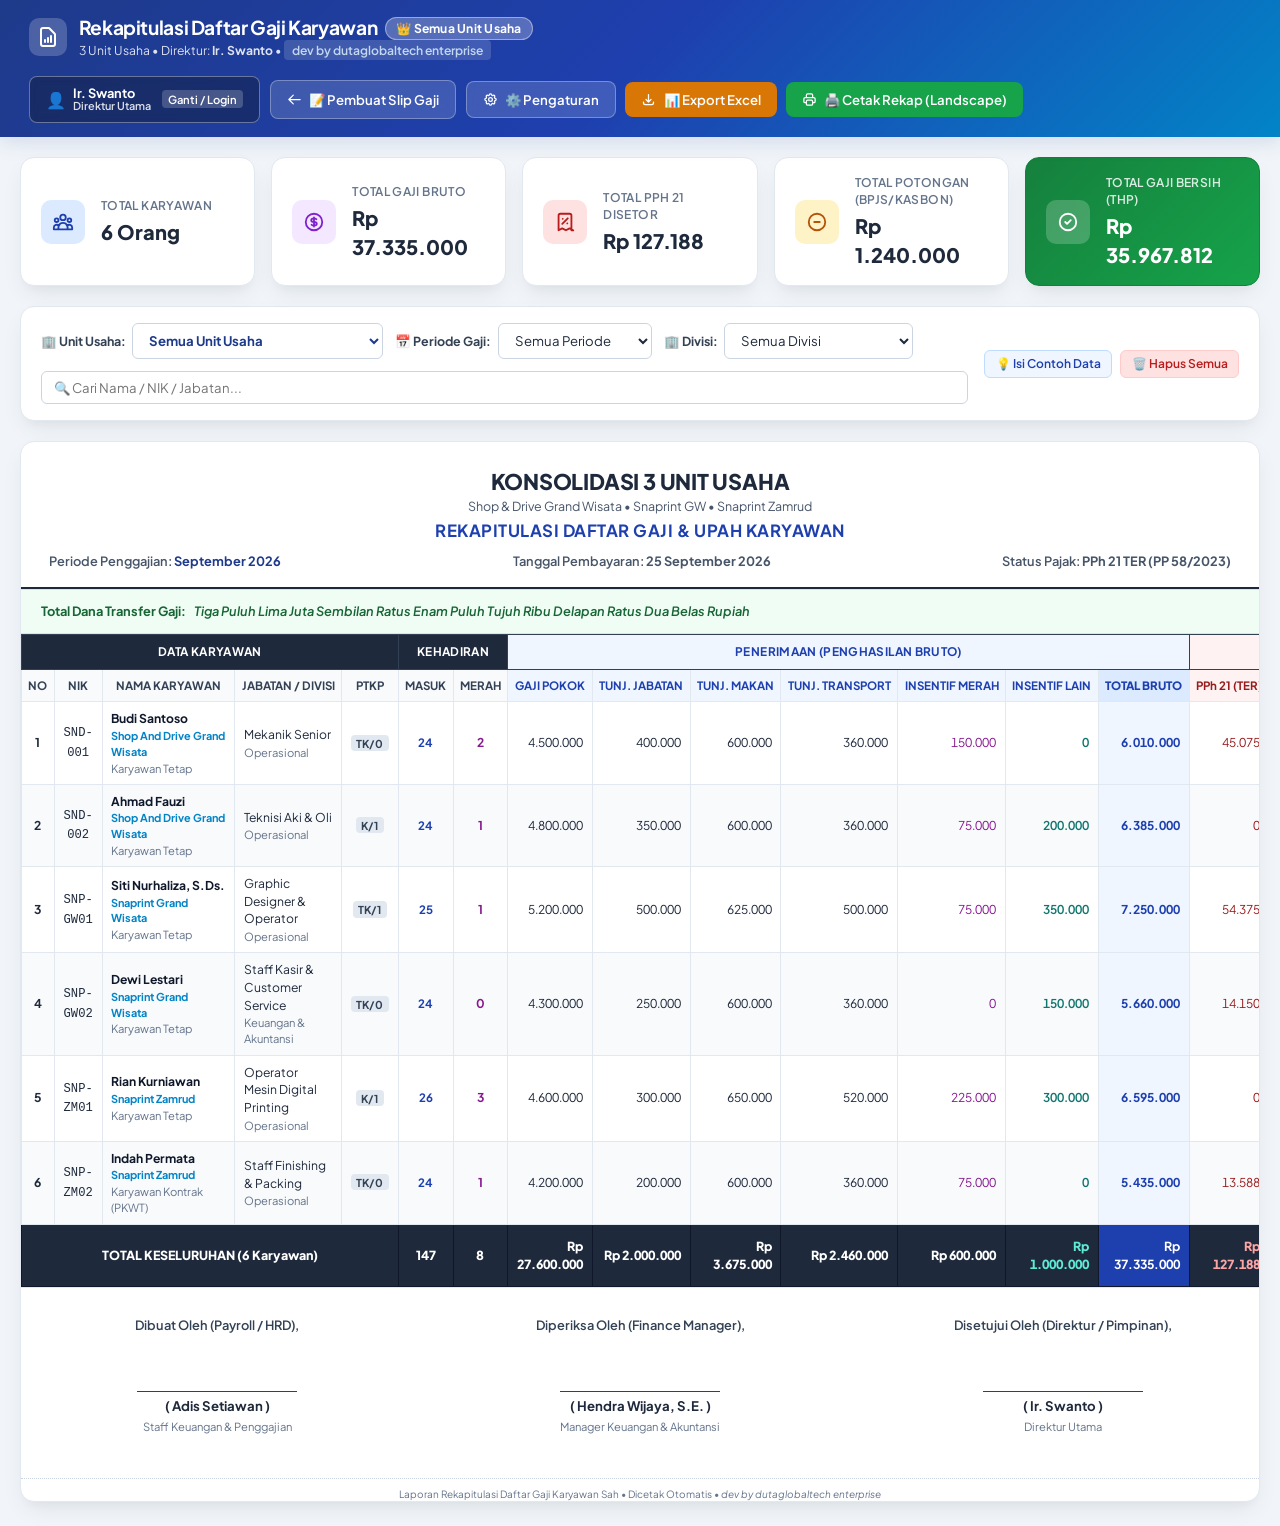
==== commit f29bb222: "feat: restrict viewing and editing settings strictly to Direktur Ir. Swanto" ====
--- a/rekap_gaji.html
+++ b/rekap_gaji.html
@@ -617,10 +617,287 @@
       .sig-col-role {
         margin-bottom: 2.2cm !important;
       }
+      .sig-col-role {
+        margin-bottom: 2.2cm !important;
+      }
+    }
+
+    /* ========================================================================= */
+    /* HALAMAN MUKA / PORTAL LOGIN 3 UNIT USAHA (SEBELUM MASUK KE SISTEM)       */
+    /* ========================================================================= */
+    .front-gate-overlay {
+      position: fixed;
+      inset: 0;
+      background: radial-gradient(circle at 50% 15%, #1e3a8a 0%, #0f172a 100%);
+      z-index: 9999;
+      display: none;
+      justify-content: center;
+      align-items: flex-start;
+      padding: 2rem 1rem;
+      overflow-y: auto;
+      backdrop-filter: blur(12px);
+      animation: gateFadeIn 0.3s ease-out;
+    }
+
+    @keyframes gateFadeIn {
+      from { opacity: 0; transform: scale(0.98); }
+      to { opacity: 1; transform: scale(1); }
+    }
+
+    .front-gate-container {
+      background: white;
+      width: 100%;
+      max-width: 980px;
+      border-radius: 18px;
+      box-shadow: 0 30px 70px -15px rgba(0, 0, 0, 0.6);
+      overflow: hidden;
+      margin: auto;
+      border: 1px solid rgba(255, 255, 255, 0.25);
+    }
+
+    .front-gate-header {
+      background: linear-gradient(135deg, #0f172a 0%, #1e3a8a 50%, #0284c7 100%);
+      color: white;
+      padding: 2rem 2rem 1.75rem;
+      text-align: center;
+      position: relative;
+    }
+
+    .front-gate-body {
+      padding: 2rem;
+      background: #f8fafc;
+    }
+
+    .user-credential-card {
+      background: white;
+      border: 1.5px solid #cbd5e1;
+      border-radius: 12px;
+      padding: 1.15rem;
+      transition: all 0.2s ease;
+      display: flex;
+      flex-direction: column;
+      justify-content: space-between;
+      gap: 0.75rem;
+      box-shadow: 0 4px 6px -1px rgba(0, 0, 0, 0.05);
+    }
+
+    .user-credential-card:hover {
+      border-color: #2563eb;
+      transform: translateY(-3px);
+      box-shadow: 0 12px 20px -5px rgba(37, 99, 235, 0.15);
+    }
+
+    .cred-badge {
+      background: #eff6ff;
+      border: 1px solid #bfdbfe;
+      color: #1e40af;
+      padding: 0.25rem 0.55rem;
+      border-radius: 6px;
+      font-size: 0.76rem;
+      font-family: monospace;
+      font-weight: 700;
     }
   </style>
 </head>
 <body>
+
+  <!-- ========================================================================= -->
+  <!-- HALAMAN MUKA / PORTAL LOGIN 3 UNIT USAHA (SEBELUM MASUK SISTEM)           -->
+  <!-- ========================================================================= -->
+  <div id="frontLoginGate" class="front-gate-overlay no-print">
+    <div class="front-gate-container">
+      
+      <!-- Kop / Header Halaman Muka -->
+      <div class="front-gate-header">
+        <div style="display: inline-flex; align-items: center; justify-content: center; width: 56px; height: 56px; background: rgba(255,255,255,0.18); border-radius: 16px; margin-bottom: 0.85rem; border: 1.5px solid rgba(255,255,255,0.3);">
+          <svg width="32" height="32" fill="none" viewBox="0 0 24 24" stroke="currentColor">
+            <path stroke-linecap="round" stroke-linejoin="round" stroke-width="2" d="M9 17v-2m3 2v-4m3 4v-6m2 10H7a2 2 0 01-2-2V5a2 2 0 012-2h5.586a1 1 0 01.707.293l5.414 5.414a1 1 0 01.293.707V19a2 2 0 01-2 2z" />
+          </svg>
+        </div>
+        <h1 style="font-size: 1.6rem; font-weight: 800; letter-spacing: -0.02em; margin-bottom: 0.35rem;">
+          PORTAL REKAPITULASI DAFTAR GAJI 3 UNIT USAHA
+        </h1>
+        <p style="font-size: 0.92rem; color: #e0f2fe; max-width: 700px; margin: 0 auto 0.85rem;">
+          Master Rekapitulasi Gaji Karyawan &bull; Perhitungan PPh 21 TER (PP 58/2023) &bull; Format Cetak Landscape
+        </p>
+        <div style="display: flex; justify-content: center; gap: 0.6rem; flex-wrap: wrap;">
+          <span style="background: #be123c; color: white; padding: 0.3rem 0.9rem; border-radius: 20px; font-size: 0.78rem; font-weight: 700; border: 1px solid rgba(255,255,255,0.3);">
+            👑 DIREKTUR UTAMA: Ir. Swanto
+          </span>
+          <span style="background: rgba(255,255,255,0.18); color: white; padding: 0.3rem 0.9rem; border-radius: 20px; font-size: 0.78rem; font-weight: 600;">
+            🏢 3 Unit Usaha: Grand Wisata &amp; Zamrud
+          </span>
+          <span style="background: rgba(255,255,255,0.18); color: #e0f2fe; padding: 0.3rem 0.9rem; border-radius: 20px; font-size: 0.78rem; font-weight: 600;">
+            dev by dutaglobaltech enterprise
+          </span>
+        </div>
+      </div>
+
+      <!-- Body Halaman Muka: Daftar Akun & Form Login -->
+      <div class="front-gate-body">
+        
+        <!-- Judul Bagian Daftar Akun -->
+        <div style="display: flex; justify-content: space-between; align-items: center; margin-bottom: 1rem; flex-wrap: wrap; gap: 0.5rem;">
+          <div>
+            <h3 style="color: #0f172a; font-size: 1.1rem; font-weight: 800; display: flex; align-items: center; gap: 0.4rem;">
+              🔑 DAFTAR USERNAME &amp; PASSWORD PENGGUNA SISTEM
+            </h3>
+            <p style="font-size: 0.8rem; color: #64748b;">
+              Pilih salah satu akun di bawah ini untuk <strong>Masuk Cepat (1-Klik)</strong> atau gunakan form login manual:
+            </p>
+          </div>
+          <span style="font-size: 0.75rem; background: #e0f2fe; color: #0369a1; padding: 0.25rem 0.65rem; border-radius: 6px; font-weight: 700;">
+            ⚡ 1-Click Fast Login
+          </span>
+        </div>
+
+        <!-- 4 Grid Kartu Akun Lengkap -->
+        <div style="display: grid; grid-template-columns: repeat(auto-fit, minmax(220px, 1fr)); gap: 1rem; margin-bottom: 1.5rem;">
+          
+          <!-- Kartu 1: Direktur Utama -->
+          <div class="user-credential-card" style="border-top: 4px solid #be123c; background: linear-gradient(to bottom, #fff1f2 0%, #ffffff 100%);">
+            <div>
+              <div style="display: flex; justify-content: space-between; align-items: flex-start; margin-bottom: 0.35rem;">
+                <span style="font-size: 0.7rem; font-weight: 800; background: #ffe4e6; color: #9f1239; padding: 2px 8px; border-radius: 4px;">PIMPINAN</span>
+                <span style="font-size: 1.25rem;">👑</span>
+              </div>
+              <h4 style="color: #9f1239; font-size: 0.95rem; font-weight: 800; margin-bottom: 2px;">Ir. Swanto</h4>
+              <p style="font-size: 0.74rem; color: #64748b; margin-bottom: 0.6rem;">Direktur Utama (Semua Unit Usaha)</p>
+              
+              <div style="background: rgba(255,255,255,0.9); border: 1px dashed #f43f5e; border-radius: 6px; padding: 0.5rem; font-size: 0.75rem; display: flex; flex-direction: column; gap: 0.25rem;">
+                <div>User: <span class="cred-badge" style="background: #ffe4e6; color: #9f1239; border-color: #fecdd3;">direktur</span> / <span class="cred-badge" style="background: #ffe4e6; color: #9f1239; border-color: #fecdd3;">swanto</span></div>
+                <div>Pass: <span class="cred-badge" style="background: #ffe4e6; color: #9f1239; border-color: #fecdd3;">swanto123</span></div>
+                <div style="font-size: 0.68rem; color: #881337; font-weight: 600; margin-top: 2px;">✓ Akses Penuh + Edit Pengaturan</div>
+              </div>
+            </div>
+            <button type="button" class="btn btn-primary" onclick="quickLoginAndEnter('direktur', 'swanto123', 'rekap')" style="width: 100%; justify-content: center; background: #be123c; font-size: 0.8rem; padding: 0.55rem;">
+              🚀 Masuk sbg Direktur
+            </button>
+          </div>
+
+          <!-- Kartu 2: PIC Shop And Drive GW -->
+          <div class="user-credential-card" style="border-top: 4px solid #0284c7;">
+            <div>
+              <div style="display: flex; justify-content: space-between; align-items: flex-start; margin-bottom: 0.35rem;">
+                <span style="font-size: 0.7rem; font-weight: 800; background: #e0f2fe; color: #0369a1; padding: 2px 8px; border-radius: 4px;">UNIT 1</span>
+                <span style="font-size: 1.25rem;">🚗</span>
+              </div>
+              <h4 style="color: #0369a1; font-size: 0.95rem; font-weight: 800; margin-bottom: 2px;">Adis Setiawan</h4>
+              <p style="font-size: 0.74rem; color: #64748b; margin-bottom: 0.6rem;">Shop And Drive Grand Wisata</p>
+              
+              <div style="background: #f8fafc; border: 1px dashed #cbd5e1; border-radius: 6px; padding: 0.5rem; font-size: 0.75rem; display: flex; flex-direction: column; gap: 0.25rem;">
+                <div>User: <span class="cred-badge">adis</span></div>
+                <div>Pass: <span class="cred-badge">adis123</span></div>
+                <div style="font-size: 0.68rem; color: #0284c7; font-weight: 600; margin-top: 2px;">✓ Rekap Cabang Grand Wisata</div>
+              </div>
+            </div>
+            <button type="button" class="btn btn-primary" onclick="quickLoginAndEnter('adis', 'adis123', 'rekap')" style="width: 100%; justify-content: center; background: #0284c7; font-size: 0.8rem; padding: 0.55rem;">
+              🚀 Masuk sbg PIC Adis
+            </button>
+          </div>
+
+          <!-- Kartu 3: PIC Snaprint GW -->
+          <div class="user-credential-card" style="border-top: 4px solid #16a34a;">
+            <div>
+              <div style="display: flex; justify-content: space-between; align-items: flex-start; margin-bottom: 0.35rem;">
+                <span style="font-size: 0.7rem; font-weight: 800; background: #dcfce7; color: #15803d; padding: 2px 8px; border-radius: 4px;">UNIT 2</span>
+                <span style="font-size: 1.25rem;">🖨️</span>
+              </div>
+              <h4 style="color: #15803d; font-size: 0.95rem; font-weight: 800; margin-bottom: 2px;">Eki Dwi Saputra</h4>
+              <p style="font-size: 0.74rem; color: #64748b; margin-bottom: 0.6rem;">Snaprint Grand Wisata</p>
+              
+              <div style="background: #f8fafc; border: 1px dashed #cbd5e1; border-radius: 6px; padding: 0.5rem; font-size: 0.75rem; display: flex; flex-direction: column; gap: 0.25rem;">
+                <div>User: <span class="cred-badge" style="background: #f0fdf4; color: #166534; border-color: #bbf7d0;">eki</span></div>
+                <div>Pass: <span class="cred-badge" style="background: #f0fdf4; color: #166534; border-color: #bbf7d0;">eki123</span></div>
+                <div style="font-size: 0.68rem; color: #16a34a; font-weight: 600; margin-top: 2px;">✓ Rekap Snaprint Grand Wisata</div>
+              </div>
+            </div>
+            <button type="button" class="btn btn-success" onclick="quickLoginAndEnter('eki', 'eki123', 'rekap')" style="width: 100%; justify-content: center; font-size: 0.8rem; padding: 0.55rem;">
+              🚀 Masuk sbg PIC Eki
+            </button>
+          </div>
+
+          <!-- Kartu 4: PIC Snaprint Zamrud -->
+          <div class="user-credential-card" style="border-top: 4px solid #d97706;">
+            <div>
+              <div style="display: flex; justify-content: space-between; align-items: flex-start; margin-bottom: 0.35rem;">
+                <span style="font-size: 0.7rem; font-weight: 800; background: #fef3c7; color: #b45309; padding: 2px 8px; border-radius: 4px;">UNIT 3</span>
+                <span style="font-size: 1.25rem;">🏢</span>
+              </div>
+              <h4 style="color: #b45309; font-size: 0.92rem; font-weight: 800; margin-bottom: 2px;">M. Rengga Swana H.</h4>
+              <p style="font-size: 0.74rem; color: #64748b; margin-bottom: 0.6rem;">Snaprint Dukuh Zamrud</p>
+              
+              <div style="background: #f8fafc; border: 1px dashed #cbd5e1; border-radius: 6px; padding: 0.5rem; font-size: 0.75rem; display: flex; flex-direction: column; gap: 0.25rem;">
+                <div>User: <span class="cred-badge" style="background: #fffbeb; color: #92400e; border-color: #fde68a;">rengga</span></div>
+                <div>Pass: <span class="cred-badge" style="background: #fffbeb; color: #92400e; border-color: #fde68a;">rengga123</span></div>
+                <div style="font-size: 0.68rem; color: #d97706; font-weight: 600; margin-top: 2px;">✓ Rekap Snaprint Zamrud</div>
+              </div>
+            </div>
+            <button type="button" class="btn btn-amber" onclick="quickLoginAndEnter('rengga', 'rengga123', 'rekap')" style="width: 100%; justify-content: center; font-size: 0.8rem; padding: 0.55rem;">
+              🚀 Masuk sbg PIC Rengga
+            </button>
+          </div>
+
+        </div>
+
+        <!-- Bagian Bawah: Form Login Manual & Shortcut Menu -->
+        <div style="background: white; border: 1.5px solid #e2e8f0; border-radius: 12px; padding: 1.25rem; display: grid; grid-template-columns: 1.2fr 1fr; gap: 1.5rem; align-items: center;">
+          
+          <!-- Form Manual Input -->
+          <form onsubmit="handleFrontGateSubmit(event)">
+            <h4 style="font-size: 0.88rem; font-weight: 800; color: #1e3a8a; margin-bottom: 0.65rem; display: flex; align-items: center; gap: 0.35rem;">
+              📝 Atau Masukkan Akun Secara Manual:
+            </h4>
+            <div style="display: grid; grid-template-columns: 1fr 1fr; gap: 0.65rem; margin-bottom: 0.65rem;">
+              <div>
+                <label for="frontGateUser" style="font-size: 0.74rem; font-weight: 700; color: #475569;">Username:</label>
+                <input type="text" id="frontGateUser" placeholder="direktur / adis / eki / rengga" required style="width: 100%; padding: 0.45rem 0.65rem; border: 1.5px solid #cbd5e1; border-radius: 6px; font-size: 0.82rem;">
+              </div>
+              <div>
+                <label for="frontGatePass" style="font-size: 0.74rem; font-weight: 700; color: #475569;">Password:</label>
+                <input type="password" id="frontGatePass" placeholder="Masukkan password..." required style="width: 100%; padding: 0.45rem 0.65rem; border: 1.5px solid #cbd5e1; border-radius: 6px; font-size: 0.82rem;">
+              </div>
+            </div>
+            <div style="display: flex; gap: 0.5rem;">
+              <select id="frontGateTarget" style="flex: 1; padding: 0.45rem 0.65rem; border: 1.5px solid #cbd5e1; border-radius: 6px; font-size: 0.8rem; font-weight: 600; color: #1e3a8a;">
+                <option value="rekap">📊 Buka Rekapitulasi 3 Unit</option>
+                <option value="slip">📝 Buka Pembuat Slip Gaji</option>
+              </select>
+              <button type="submit" class="btn btn-primary" style="padding: 0.45rem 1.25rem; font-size: 0.82rem; background: #1e40af;">
+                🔓 Masuk ke Sistem
+              </button>
+            </div>
+          </form>
+
+          <!-- Navigasi Pintas & Keamanan Direktur Note -->
+          <div style="border-left: 1px solid #e2e8f0; padding-left: 1.25rem;">
+            <div style="background: #fff1f2; border: 1px dashed #f43f5e; border-radius: 8px; padding: 0.75rem; margin-bottom: 0.75rem;">
+              <div style="font-size: 0.76rem; font-weight: 800; color: #9f1239; display: flex; align-items: center; gap: 0.3rem; margin-bottom: 0.25rem;">
+                <span>🔒</span> CATATAN RESMI OTORISASI:
+              </div>
+              <p style="font-size: 0.72rem; color: #881337; line-height: 1.4; margin: 0;">
+                Perubahan Pengaturan hanya boleh dilakukan Oleh Direktur <strong>( Ir. Swanto )</strong>. Jika mencoba merubah tanpa izin akan muncul Note: <em>HARUS IZIN DIREKTUR</em>.
+              </p>
+            </div>
+            <div style="display: flex; gap: 0.5rem;">
+              <button type="button" class="btn btn-outline-white" onclick="closeFrontGate()" style="background: #f1f5f9; color: #334155; border: 1px solid #cbd5e1; font-size: 0.75rem; flex: 1; justify-content: center;">
+                ➡️ Lanjut Tanpa Ubah Akun
+              </button>
+            </div>
+          </div>
+
+        </div>
+
+      </div>
+
+      <!-- Footer Halaman Muka -->
+      <div style="background: #0f172a; color: #94a3b8; padding: 0.75rem 2rem; font-size: 0.72rem; display: flex; justify-content: space-between; align-items: center; flex-wrap: wrap; gap: 0.5rem;">
+        <span>Sistem Penggajian &amp; Rekapitulasi 3 Unit Usaha &bull; Direktur: Ir. Swanto</span>
+        <span>dev by dutaglobaltech enterprise</span>
+      </div>
+
+    </div>
+  </div>
 
   <!-- Top App Navigation -->
   <header class="app-header">
@@ -630,11 +907,26 @@
           <path stroke-linecap="round" stroke-linejoin="round" stroke-width="2" d="M9 17v-2m3 2v-4m3 4v-6m2 10H7a2 2 0 01-2-2V5a2 2 0 012-2h5.586a1 1 0 01.707.293l5.414 5.414a1 1 0 01.293.707V19a2 2 0 01-2 2z" />
         </svg>
         <div>
-          <h1>Rekapitulasi Daftar Gaji Karyawan</h1>
-          <p>Laporan Penggajian Keseluruhan Karyawan &bull; <span style="background: rgba(255,255,255,0.18); padding: 2px 8px; border-radius: 4px; font-weight: 600; color: #e0f2fe; font-size: 0.76rem;">dev by dutaglobaltech enterprise</span></p>
+          <div style="display: flex; align-items: center; gap: 0.5rem; flex-wrap: wrap;">
+            <h1 style="margin: 0;">Rekapitulasi Daftar Gaji Karyawan</h1>
+            <span id="activeUnitBadge" style="background: rgba(255,255,255,0.25); border: 1px solid rgba(255,255,255,0.4); padding: 2px 10px; border-radius: 20px; font-size: 0.76rem; font-weight: 700; color: #fff; letter-spacing: 0.02em;">
+              👑 Semua Unit Usaha
+            </span>
+          </div>
+          <p>3 Unit Usaha &bull; Direktur: <strong>Ir. Swanto</strong> &bull; <span style="background: rgba(255,255,255,0.18); padding: 2px 8px; border-radius: 4px; font-weight: 600; color: #e0f2fe; font-size: 0.76rem;">dev by dutaglobaltech enterprise</span></p>
         </div>
       </div>
       <div class="header-actions no-print">
+        <!-- User Session Indicator & Switcher Button (Kembali ke Halaman Muka) -->
+        <button class="btn btn-outline-white" onclick="openFrontGate()" style="background: rgba(15, 23, 42, 0.4); border: 1.5px solid rgba(255,255,255,0.35);" title="Klik untuk membuka Halaman Muka / Ganti Akun & Unit Usaha">
+          <span style="font-size: 1rem;">👤</span>
+          <span style="display: flex; flex-direction: column; text-align: left; line-height: 1.15;">
+            <strong id="headerUserName" style="font-size: 0.8rem; color: #fff;">Ir. Swanto</strong>
+            <span id="headerUserRole" style="font-size: 0.68rem; opacity: 0.85;">Direktur Utama</span>
+          </span>
+          <span style="font-size: 0.7rem; background: rgba(255,255,255,0.2); padding: 2px 6px; border-radius: 4px; margin-left: 4px;">Ganti / Login</span>
+        </button>
+
         <a href="index.html" class="btn btn-outline-white" title="Kembali ke formulir pembuatan slip gaji individu">
           <svg width="15" height="15" fill="none" viewBox="0 0 24 24" stroke="currentColor"><path stroke-linecap="round" stroke-linejoin="round" stroke-width="2" d="M10 19l-7-7m0 0l7-7m-7 7h18"/></svg>
           📝 Pembuat Slip Gaji
@@ -713,6 +1005,16 @@
     <!-- Filter Toolbar -->
     <div class="filter-card no-print">
       <div class="filter-group">
+        <div class="filter-item">
+          <label for="filterUnit">🏢 Unit Usaha:</label>
+          <select id="filterUnit" onchange="renderPayrollReport()" style="font-weight: 700; color: #1e3a8a;">
+            <option value="ALL">Semua Unit Usaha</option>
+            <option value="shop_and_drive_gw">🚗 Shop And Drive Grand Wisata</option>
+            <option value="snaprint_gw">🖨️ Snaprint Grand Wisata</option>
+            <option value="snaprint_zamrud">🏢 Snaprint Zamrud</option>
+          </select>
+        </div>
+
         <div class="filter-item">
           <label for="filterPeriod">📅 Periode Gaji:</label>
           <select id="filterPeriod" onchange="renderPayrollReport()">
@@ -849,7 +1151,7 @@
 
         <div class="sig-col">
           <div class="sig-col-role">Disetujui Oleh (Direktur / Pimpinan),</div>
-          <div class="sig-col-name" id="sigDisetujui">( Ir. Bambang Prakoso )</div>
+          <div class="sig-col-name" id="sigDisetujui">( Ir. Swanto )</div>
           <div class="sig-col-title">Direktur Utama</div>
         </div>
       </div>
@@ -872,6 +1174,27 @@
       
       <div class="modal-body">
         
+        <!-- Director Authorization Banner -->
+        <div style="background: linear-gradient(135deg, #fff1f2 0%, #ffe4e6 100%); border: 1.5px solid #f43f5e; border-left: 6px solid #e11d48; border-radius: 10px; padding: 1rem 1.25rem; margin-bottom: 1.5rem; display: flex; align-items: flex-start; gap: 0.85rem;">
+          <div style="font-size: 1.75rem; line-height: 1;">🔒</div>
+          <div style="flex: 1;">
+            <div style="display: flex; align-items: center; justify-content: space-between; flex-wrap: wrap; gap: 0.5rem; margin-bottom: 0.25rem;">
+              <h4 style="color: #9f1239; font-weight: 800; font-size: 0.92rem; margin: 0;">HAK AKSES OTORISASI KHUSUS DIREKTUR</h4>
+              <span style="background: #be123c; color: white; padding: 0.2rem 0.65rem; border-radius: 20px; font-size: 0.72rem; font-weight: 700; letter-spacing: 0.03em;">DIREKTUR: Ir. Swanto</span>
+            </div>
+            <p style="font-size: 0.8rem; color: #881337; line-height: 1.45; margin-bottom: 0.5rem;">
+              Perubahan Pengaturan hanya boleh dilakukan Oleh Direktur <strong>( Ir. Swanto )</strong>. Wajib masukkan PIN / Izin Direktur untuk menyimpan perubahan.
+            </p>
+            <div style="display: flex; align-items: center; gap: 0.6rem; flex-wrap: wrap; background: rgba(255, 255, 255, 0.85); padding: 0.5rem 0.75rem; border-radius: 6px; border: 1px dashed #f43f5e;">
+              <label for="cfgDirectorAuthPin" style="font-size: 0.78rem; font-weight: 700; color: #9f1239; white-space: nowrap; margin: 0;">
+                🔑 PIN / Izin Direktur:
+              </label>
+              <input type="password" id="cfgDirectorAuthPin" placeholder="Masukkan PIN Izin..." style="padding: 0.35rem 0.6rem; font-size: 0.8rem; border: 1.5px solid #fda4af; border-radius: 6px; width: 180px; background: white;" autocomplete="off">
+              <span style="font-size: 0.73rem; color: #9f1239; font-style: italic;">*Harus Izin Direktur (Ir. Swanto)</span>
+            </div>
+          </div>
+        </div>
+
         <!-- Tab 1: Profil Perusahaan -->
         <div style="margin-bottom: 1.5rem; background: #f8fafc; border: 1px solid #e2e8f0; border-radius: 10px; padding: 1.25rem;">
           <h4 style="color: #1e3a8a; font-weight: 700; margin-bottom: 0.85rem; display: flex; align-items: center; gap: 0.4rem;">
@@ -908,7 +1231,7 @@
             </div>
             <div class="form-group" style="display: flex; flex-direction: column; gap: 0.35rem;">
               <label for="cfgDirectorName" style="font-size: 0.8rem; font-weight: 600; color: #475569;">Pimpinan Tertinggi / Direktur (Rekap)</label>
-              <input type="text" id="cfgDirectorName" placeholder="Nama Direktur" style="padding: 0.5rem 0.75rem; border: 1px solid #cbd5e1; border-radius: 6px;">
+              <input type="text" id="cfgDirectorName" placeholder="Nama Direktur" readonly style="padding: 0.5rem 0.75rem; border: 1px solid #cbd5e1; border-radius: 6px; background: #f1f5f9; font-weight: 700; color: #1e3a8a;">
             </div>
           </div>
         </div>
@@ -963,12 +1286,12 @@
               <svg width="15" height="15" fill="none" viewBox="0 0 24 24" stroke="currentColor"><path stroke-linecap="round" stroke-linejoin="round" stroke-width="2" d="M4 16v1a3 3 0 003 3h10a3 3 0 003-3v-1m-4-4l-4 4m0 0l-4-4m4 4V4"/></svg>
               ⬇️ Download Backup Data (.JSON)
             </button>
-            <label class="btn btn-amber" style="cursor: pointer; margin: 0;">
+            <label class="btn btn-amber" style="cursor: pointer; margin: 0; background: #f59e0b; color: white; padding: 0.45rem 0.85rem; border-radius: 6px; font-size: 0.8rem; font-weight: 600; display: inline-flex; align-items: center; gap: 0.4rem;">
               <svg width="15" height="15" fill="none" viewBox="0 0 24 24" stroke="currentColor"><path stroke-linecap="round" stroke-linejoin="round" stroke-width="2" d="M4 16v1a3 3 0 003 3h10a3 3 0 003-3v-1m-4-8l4-4m0 0l4 4m-4-4v12"/></svg>
               ⬆️ Pulihkan Data dari (.JSON)
               <input type="file" id="backupFileInput" accept=".json" onchange="importBackupJSON(event)" style="display: none;">
             </label>
-            <button type="button" class="btn btn-danger-sm" onclick="resetSettingsToDefault()">
+            <button type="button" class="btn btn-danger-sm" onclick="resetSettingsToDefault()" style="background: #fee2e2; color: #991b1b; border: 1px solid #fecaca; padding: 0.45rem 0.85rem; border-radius: 6px; font-size: 0.8rem; cursor: pointer;">
               🔄 Reset Pengaturan ke Default
             </button>
           </div>
@@ -986,8 +1309,358 @@
     </div>
   </div>
 
+  <!-- Modal Note: Akses Izin Direktur Ditolak -->
+  <div class="modal-backdrop no-print" id="directorAuthNoteModal" style="z-index: 200;">
+    <div class="modal-content" style="max-width: 500px; border-top: 6px solid #dc2626; text-align: center; box-shadow: 0 25px 50px -12px rgba(220, 38, 38, 0.35); border-radius: 12px; overflow: hidden;">
+      <div style="padding: 1.75rem 1.75rem 1.5rem;">
+        <div style="width: 65px; height: 65px; background: #fee2e2; border-radius: 50%; display: flex; align-items: center; justify-content: center; margin: 0 auto 1rem; font-size: 2rem; border: 2px solid #fca5a5;">
+          ⛔
+        </div>
+        <h3 style="color: #991b1b; font-size: 1.25rem; font-weight: 800; margin-bottom: 0.25rem; letter-spacing: -0.01em;">
+          AKSES DITOLAK!
+        </h3>
+        <p style="color: #64748b; font-size: 0.8rem; margin-bottom: 1.1rem;">
+          Sistem Keamanan Otorisasi Penggajian &bull; <em>dev by dutaglobaltech enterprise</em>
+        </p>
+
+        <!-- Box Note Resmi -->
+        <div style="background: #fef2f2; border: 1.5px dashed #ef4444; border-radius: 10px; padding: 1.15rem; text-align: left; margin-bottom: 1.1rem;">
+          <div style="font-size: 0.85rem; font-weight: 700; color: #991b1b; display: flex; align-items: center; gap: 0.4rem; margin-bottom: 0.5rem;">
+            <span>📌</span> <span>Pemberitahuan Sistem (Note Resmi Direksi):</span>
+          </div>
+          <p style="font-size: 0.88rem; color: #1e293b; line-height: 1.5; margin-bottom: 0.75rem;">
+            Seluruh Pengaturan hanya boleh dilihat dan diubah Oleh Direktur <strong style="color: #1e3a8a; font-weight: 800;">( Ir. Swanto )</strong>.
+          </p>
+          <div style="background: #dc2626; color: white; padding: 0.55rem 0.85rem; border-radius: 6px; font-weight: 800; font-size: 0.88rem; text-align: center; letter-spacing: 0.03em;">
+            ⚠️ HARUS IZIN DIREKTUR !
+          </div>
+        </div>
+
+        <!-- Box PIN Masuk Langsung -->
+        <div style="background: #f8fafc; border: 1px solid #cbd5e1; border-radius: 10px; padding: 0.9rem 1.1rem; text-align: left; margin-bottom: 1.25rem;">
+          <div style="font-size: 0.82rem; font-weight: 700; color: #1e3a8a; margin-bottom: 0.35rem; display: flex; align-items: center; gap: 0.35rem;">
+            <span>🔑</span> <span>Buka Khusus Direktur (Ir. Swanto):</span>
+          </div>
+          <p style="font-size: 0.75rem; color: #64748b; margin-bottom: 0.55rem;">
+            Jika Anda adalah Direktur (Ir. Swanto), silakan masukkan Password/PIN untuk membuka pengaturan:
+          </p>
+          <div style="display: flex; gap: 0.5rem;">
+            <input type="password" id="noteDirectorAuthPin" placeholder="Masukkan PIN Direktur..." style="flex: 1; padding: 0.45rem 0.75rem; font-size: 0.85rem; border: 1.5px solid #cbd5e1; border-radius: 6px; outline: none;" onkeyup="if(event.key==='Enter') unlockSettingsWithPin()">
+            <button type="button" class="btn btn-save" style="padding: 0.45rem 0.85rem; font-size: 0.82rem; white-space: nowrap;" onclick="unlockSettingsWithPin()">
+              🔓 Buka Pengaturan
+            </button>
+          </div>
+        </div>
+
+        <div style="display: flex; gap: 0.5rem;">
+          <button type="button" class="btn btn-secondary" style="flex: 1; justify-content: center; padding: 0.55rem 1rem; font-size: 0.85rem;" onclick="closeDirectorAuthNote()">
+            Tutup
+          </button>
+          <button type="button" class="btn btn-primary" style="flex: 1; justify-content: center; padding: 0.55rem 1rem; font-size: 0.85rem;" onclick="closeDirectorAuthNote(); openLoginModal();">
+            👤 Switch Akun Direktur
+          </button>
+        </div>
+      </div>
+    </div>
+  </div>
+
+  <!-- Modal Login & Switcher Akun / Unit Usaha -->
+  <div class="modal-backdrop no-print" id="loginModal" onclick="closeModalOnBackdrop(event)" style="z-index: 150;">
+    <div class="modal-content" style="max-width: 600px; border-top: 5px solid #1e40af;">
+      <div class="modal-header" style="background: #1e3a8a;">
+        <h3>
+          <svg width="22" height="22" fill="none" viewBox="0 0 24 24" stroke="currentColor"><path stroke-linecap="round" stroke-linejoin="round" stroke-width="2" d="M16 7a4 4 0 11-8 0 4 4 0 018 0zM12 14a7 7 0 00-7 7h14a7 7 0 00-7-7z"/></svg>
+          Login &amp; Otorisasi 3 Unit Usaha
+        </h3>
+        <button onclick="closeLoginModal()" style="background: transparent; border: none; color: white; cursor: pointer; font-size: 1.5rem; line-height: 1;">&times;</button>
+      </div>
+      <div class="modal-body">
+        <!-- Info Header -->
+        <div style="text-align: center; margin-bottom: 1.25rem;">
+          <h4 style="color: #1e3a8a; font-size: 1.05rem; font-weight: 800;">Sistem Penggajian 3 Unit Usaha</h4>
+          <p style="font-size: 0.78rem; color: #64748b;">Masuk sebagai Direktur atau PIC Unit Usaha untuk memproses slip gaji &amp; rekapitulasi</p>
+        </div>
+
+        <!-- Quick User Selector Cards -->
+        <div style="font-size: 0.8rem; font-weight: 700; color: #334155; margin-bottom: 0.6rem; display: flex; justify-content: space-between;">
+          <span>⚡ Pilih Cepat Akun / Unit Usaha:</span>
+          <span style="font-size: 0.72rem; color: #0284c7;">Klik untuk isi otomatis</span>
+        </div>
+        <div style="display: grid; grid-template-columns: 1fr 1fr; gap: 0.65rem; margin-bottom: 1.25rem;">
+          <div class="quick-user-card" onclick="quickFillLogin('direktur', 'swanto123')" style="border: 1.5px solid #cbd5e1; border-radius: 8px; padding: 0.75rem; cursor: pointer; transition: all 0.2s ease; background: #f8fafc;">
+            <div style="font-weight: 700; font-size: 0.84rem; color: #1e3a8a;">👑 Ir. Swanto</div>
+            <div style="font-size: 0.72rem; color: #64748b;">Direktur Utama (Semua Unit)</div>
+            <div style="font-size: 0.7rem; color: #0284c7; font-weight: 600; margin-top: 0.25rem;">User: <code>direktur</code> / Pass: <code>swanto123</code></div>
+          </div>
+
+          <div class="quick-user-card" onclick="quickFillLogin('adis', 'adis123')" style="border: 1.5px solid #cbd5e1; border-radius: 8px; padding: 0.75rem; cursor: pointer; transition: all 0.2s ease; background: #f8fafc;">
+            <div style="font-weight: 700; font-size: 0.84rem; color: #1e3a8a;">🚗 Adis Setiawan</div>
+            <div style="font-size: 0.72rem; color: #64748b;">PIC Shop &amp; Drive Grand Wisata</div>
+            <div style="font-size: 0.7rem; color: #0284c7; font-weight: 600; margin-top: 0.25rem;">User: <code>adis</code> / Pass: <code>adis123</code></div>
+          </div>
+
+          <div class="quick-user-card" onclick="quickFillLogin('eki', 'eki123')" style="border: 1.5px solid #cbd5e1; border-radius: 8px; padding: 0.75rem; cursor: pointer; transition: all 0.2s ease; background: #f8fafc;">
+            <div style="font-weight: 700; font-size: 0.84rem; color: #1e3a8a;">🖨️ Eki Dwi Saputra</div>
+            <div style="font-size: 0.72rem; color: #64748b;">PIC Snaprint Grand Wisata</div>
+            <div style="font-size: 0.7rem; color: #0284c7; font-weight: 600; margin-top: 0.25rem;">User: <code>eki</code> / Pass: <code>eki123</code></div>
+          </div>
+
+          <div class="quick-user-card" onclick="quickFillLogin('rengga', 'rengga123')" style="border: 1.5px solid #cbd5e1; border-radius: 8px; padding: 0.75rem; cursor: pointer; transition: all 0.2s ease; background: #f8fafc;">
+            <div style="font-weight: 700; font-size: 0.84rem; color: #1e3a8a;">🏢 M. Rengga Swana Herlambang</div>
+            <div style="font-size: 0.72rem; color: #64748b;">PIC Snaprint Zamrud</div>
+            <div style="font-size: 0.7rem; color: #0284c7; font-weight: 600; margin-top: 0.25rem;">User: <code>rengga</code> / Pass: <code>rengga123</code></div>
+          </div>
+        </div>
+
+        <!-- Manual Login Form -->
+        <form onsubmit="handleLoginSubmit(event)" style="border-top: 1px solid #e2e8f0; padding-top: 1rem;">
+          <div style="display: flex; flex-direction: column; gap: 0.75rem;">
+            <div class="form-group" style="display: flex; flex-direction: column; gap: 0.35rem;">
+              <label for="loginUsername" style="font-size: 0.8rem; font-weight: 600; color: #334155;">Username / ID:</label>
+              <input type="text" id="loginUsername" placeholder="Contoh: direktur / adis / eki / rengga" required style="padding: 0.5rem 0.75rem; border: 1.5px solid #cbd5e1; border-radius: 6px; font-size: 0.85rem;">
+            </div>
+            <div class="form-group" style="display: flex; flex-direction: column; gap: 0.35rem;">
+              <label for="loginPassword" style="font-size: 0.8rem; font-weight: 600; color: #334155;">Password:</label>
+              <input type="password" id="loginPassword" placeholder="Masukkan password..." required style="padding: 0.5rem 0.75rem; border: 1.5px solid #cbd5e1; border-radius: 6px; font-size: 0.85rem;">
+            </div>
+            <div style="display: flex; justify-content: flex-end; gap: 0.5rem; margin-top: 0.5rem;">
+              <button type="button" class="btn btn-secondary" onclick="closeLoginModal()">Batal</button>
+              <button type="submit" class="btn btn-primary" style="background: #1e40af;">Masuk / Beralih Akun</button>
+            </div>
+          </div>
+        </form>
+      </div>
+    </div>
+  </div>
+
   <script>
     const DB_STORAGE_KEY = 'SLIP_GAJI_DATABASE_V1';
+    const SESSION_STORAGE_KEY = 'ACTIVE_PAYROLL_SESSION_V1';
+    const SETTINGS_STORAGE_KEY = 'PAYROLL_SYSTEM_SETTINGS_V1';
+
+    // Master 3 Unit Usaha
+    const BUSINESS_UNITS = {
+      'shop_and_drive_gw': {
+        id: 'shop_and_drive_gw',
+        name: 'Shop And Drive Grand Wisata',
+        shortName: 'Shop And Drive GW',
+        address: 'Kawasan Niaga Grand Wisata Blok AA No. 10, Bekasi',
+        city: 'Bekasi',
+        picName: 'Adis Setiawan',
+        picRole: 'PIC / Kepala Cabang',
+        directorName: 'Ir. Swanto',
+        badge: '🚗 Shop And Drive GW'
+      },
+      'snaprint_gw': {
+        id: 'snaprint_gw',
+        name: 'Snaprint Grand Wisata',
+        shortName: 'Snaprint GW',
+        address: 'Ruko Grand Wisata Blok AA No. 12, Bekasi',
+        city: 'Bekasi',
+        picName: 'Eki Dwi Saputra',
+        picRole: 'PIC / Unit Manager',
+        directorName: 'Ir. Swanto',
+        badge: '🖨️ Snaprint GW'
+      },
+      'snaprint_zamrud': {
+        id: 'snaprint_zamrud',
+        name: 'Snaprint Zamrud',
+        shortName: 'Snaprint Zamrud',
+        address: 'Dukuh Zamrud Blok M No. 12, Mustikajaya, Kota Bekasi',
+        city: 'Bekasi',
+        picName: 'M. Rengga Swana Herlambang',
+        picRole: 'PIC / Unit Manager',
+        directorName: 'Ir. Swanto',
+        badge: '🏢 Snaprint Zamrud'
+      }
+    };
+
+    // Master Pengguna Akun & Password
+    const SYSTEM_USERS = [
+      {
+        username: 'direktur',
+        aliases: ['direktur', 'swanto', 'admin'],
+        password: 'swanto123',
+        name: 'Ir. Swanto',
+        role: 'Direktur Utama',
+        roleType: 'director',
+        defaultUnit: 'ALL',
+        allowedUnits: ['ALL', 'shop_and_drive_gw', 'snaprint_gw', 'snaprint_zamrud'],
+        canEditSettings: true
+      },
+      {
+        username: 'adis',
+        aliases: ['adis', 'shopdrive_gw', 'adis_gw'],
+        password: 'adis123',
+        name: 'Adis Setiawan',
+        role: 'PIC Shop And Drive Grand Wisata',
+        roleType: 'pic',
+        defaultUnit: 'shop_and_drive_gw',
+        allowedUnits: ['shop_and_drive_gw'],
+        canEditSettings: false
+      },
+      {
+        username: 'eki',
+        aliases: ['eki', 'snaprint_gw', 'eki_gw'],
+        password: 'eki123',
+        name: 'Eki Dwi Saputra',
+        role: 'PIC Snaprint Grand Wisata',
+        roleType: 'pic',
+        defaultUnit: 'snaprint_gw',
+        allowedUnits: ['snaprint_gw'],
+        canEditSettings: false
+      },
+      {
+        username: 'rengga',
+        aliases: ['rengga', 'snaprint_zamrud', 'rengga_zamrud'],
+        password: 'rengga123',
+        name: 'M. Rengga Swana Herlambang',
+        role: 'PIC Snaprint Zamrud',
+        roleType: 'pic',
+        defaultUnit: 'snaprint_zamrud',
+        allowedUnits: ['snaprint_zamrud'],
+        canEditSettings: false
+      }
+    ];
+
+    function getCurrentSession() {
+      try {
+        const raw = localStorage.getItem(SESSION_STORAGE_KEY);
+        if (raw) {
+          return JSON.parse(raw);
+        }
+      } catch (e) {
+        console.error("Error reading session", e);
+      }
+      return {
+        username: 'direktur',
+        name: 'Ir. Swanto',
+        role: 'Direktur Utama',
+        roleType: 'director',
+        activeUnit: 'ALL'
+      };
+    }
+
+    function saveCurrentSession(sessionData) {
+      try {
+        localStorage.setItem(SESSION_STORAGE_KEY, JSON.stringify(sessionData));
+        applySessionToUI();
+      } catch (e) {
+        console.error("Error saving session", e);
+      }
+    }
+
+    function applySessionToUI() {
+      const session = getCurrentSession();
+      const userEl = document.getElementById('headerUserName');
+      const roleEl = document.getElementById('headerUserRole');
+      const badgeEl = document.getElementById('activeUnitBadge');
+      const filterUnitSelect = document.getElementById('filterUnit');
+
+      if (userEl) userEl.innerText = session.name || 'User';
+      if (roleEl) roleEl.innerText = session.role || 'PIC';
+
+      if (session.activeUnit && session.activeUnit !== 'ALL' && BUSINESS_UNITS[session.activeUnit]) {
+        const u = BUSINESS_UNITS[session.activeUnit];
+        if (badgeEl) badgeEl.innerText = u.badge;
+        if (filterUnitSelect && (session.roleType !== 'director' || !filterUnitSelect.value || filterUnitSelect.value === 'ALL')) {
+          filterUnitSelect.value = session.activeUnit;
+        }
+      } else {
+        if (badgeEl) badgeEl.innerText = '👑 Semua Unit Usaha';
+        if (filterUnitSelect && session.roleType === 'director') {
+          // If director, default to ALL or keep current filter
+        }
+      }
+
+      renderPayrollReport();
+    }
+
+    function openFrontGate() {
+      const gate = document.getElementById('frontLoginGate');
+      if (gate) {
+        gate.style.display = 'flex';
+      }
+    }
+
+    function closeFrontGate() {
+      const gate = document.getElementById('frontLoginGate');
+      if (gate) {
+        gate.style.display = 'none';
+        sessionStorage.setItem('GATE_PASSED', 'true');
+      }
+    }
+
+    function quickLoginAndEnter(username, password, destination = 'rekap') {
+      const success = processLogin(username, password, false);
+      if (success) {
+        closeFrontGate();
+        sessionStorage.setItem('GATE_PASSED', 'true');
+        if (destination === 'slip') {
+          window.location.href = 'index.html';
+        }
+      }
+    }
+
+    function handleFrontGateSubmit(e) {
+      e.preventDefault();
+      const user = document.getElementById('frontGateUser').value.trim().toLowerCase();
+      const pass = document.getElementById('frontGatePass').value.trim();
+      const target = document.getElementById('frontGateTarget').value;
+      quickLoginAndEnter(user, pass, target);
+    }
+
+    function openLoginModal() {
+      openFrontGate();
+    }
+
+    function closeLoginModal() {
+      const modal = document.getElementById('loginModal');
+      if (modal) modal.classList.remove('show');
+    }
+
+    function quickFillLogin(username, password) {
+      document.getElementById('loginUsername').value = username;
+      document.getElementById('loginPassword').value = password;
+      processLogin(username, password);
+    }
+
+    function handleLoginSubmit(e) {
+      e.preventDefault();
+      const user = document.getElementById('loginUsername').value.trim().toLowerCase();
+      const pass = document.getElementById('loginPassword').value.trim();
+      processLogin(user, pass);
+    }
+
+    function processLogin(username, password, showWelcomeToast = true) {
+      const userLower = username.toLowerCase();
+      const foundUser = SYSTEM_USERS.find(u => 
+        (u.username.toLowerCase() === userLower || (u.aliases && u.aliases.includes(userLower))) &&
+        u.password === password
+      );
+
+      if (!foundUser) {
+        alert("⛔ Login Gagal: Username atau Password tidak sesuai!\n\nSilakan periksa kembali daftar username & password di halaman muka.");
+        return false;
+      }
+
+      const activeUnit = foundUser.defaultUnit || 'shop_and_drive_gw';
+      const newSession = {
+        username: foundUser.username,
+        name: foundUser.name,
+        role: foundUser.role,
+        roleType: foundUser.roleType,
+        activeUnit: activeUnit
+      };
+
+      saveCurrentSession(newSession);
+      closeLoginModal();
+      closeFrontGate();
+      if (showWelcomeToast) {
+        alert(`✅ Selamat datang, ${foundUser.name}!\nMasuk sebagai: ${foundUser.role}`);
+      }
+      return true;
+    }
 
     function formatRupiah(number) {
       if (isNaN(number)) return "0";
@@ -1074,29 +1747,47 @@
     // Render Full Payroll Report
     function renderPayrollReport() {
       const records = getDatabaseRecords();
+      const unitFilter = document.getElementById('filterUnit') ? document.getElementById('filterUnit').value : 'ALL';
       const periodFilter = document.getElementById('filterPeriod').value;
       const divisiFilter = document.getElementById('filterDivisi').value;
       const search = document.getElementById('searchInput').value.toLowerCase().trim();
 
       const filtered = records.filter(r => {
+        const matchUnit = (unitFilter === 'ALL' || r.unitId === unitFilter || (r.companyName && r.companyName.toLowerCase().includes(unitFilter.replace(/_/g, ' '))));
         const matchPeriod = (periodFilter === 'ALL' || r.payPeriod === periodFilter);
         const matchDivisi = (divisiFilter === 'ALL' || (r.empDivisi && r.empDivisi.toLowerCase().includes(divisiFilter.toLowerCase())));
         const matchSearch = (!search || 
           (r.empName && r.empName.toLowerCase().includes(search)) ||
           (r.empId && r.empId.toLowerCase().includes(search)) ||
-          (r.empJabatan && r.empJabatan.toLowerCase().includes(search))
+          (r.empJabatan && r.empJabatan.toLowerCase().includes(search)) ||
+          (r.unitUsaha && r.unitUsaha.toLowerCase().includes(search))
         );
-        return matchPeriod && matchDivisi && matchSearch;
+        return matchUnit && matchPeriod && matchDivisi && matchSearch;
       });
 
-      // Update Formal Meta Header
+      // Update Formal Meta Header & Signatures based on selected Unit
+      if (unitFilter !== 'ALL' && BUSINESS_UNITS[unitFilter]) {
+        const u = BUSINESS_UNITS[unitFilter];
+        document.getElementById('reportCompanyName').innerText = u.name;
+        document.getElementById('reportCompanyAddress').innerText = u.address;
+        document.getElementById('sigDibuat').innerText = `( ${u.picName} )`;
+      } else if (filtered.length > 0 && filtered[0].companyName) {
+        const sample = filtered[0];
+        document.getElementById('reportCompanyName').innerText = unitFilter === 'ALL' ? "KONSOLIDASI 3 UNIT USAHA" : (sample.companyName || "PT. MAJU BERSAMA SUKSES");
+        document.getElementById('reportCompanyAddress').innerText = unitFilter === 'ALL' ? "Shop & Drive Grand Wisata • Snaprint GW • Snaprint Zamrud" : (sample.companyAddress || "Bekasi");
+        document.getElementById('sigDibuat').innerText = `( ${sample.picName || 'Adis Setiawan'} )`;
+      } else {
+        document.getElementById('reportCompanyName').innerText = "KONSOLIDASI 3 UNIT USAHA";
+        document.getElementById('reportCompanyAddress').innerText = "Shop & Drive Grand Wisata • Snaprint GW • Snaprint Zamrud";
+        document.getElementById('sigDibuat').innerText = "( Adis Setiawan )";
+      }
+
       if (filtered.length > 0) {
         const sample = filtered[0];
-        document.getElementById('reportCompanyName').innerText = sample.companyName || "PT. MAJU BERSAMA SUKSES";
-        document.getElementById('reportCompanyAddress').innerText = sample.companyAddress || "Jl. Jenderal Sudirman No. 88, Jakarta";
-        document.getElementById('reportPeriodText').innerText = periodFilter === 'ALL' ? (sample.payPeriod || 'Semua Periode') : periodFilter;
-        document.getElementById('reportPayDateText').innerText = sample.payDate || new Date().toLocaleDateString('id-ID');
-      }
+        document.getElementById('reportPeriodText').innerText = periodFilter === 'ALL' ? (sample.payPeriod || 'September 2026') : periodFilter;
+        document.getElementById('reportPayDateText').innerText = sample.payDate || '25 September 2026';
+      }
+      document.getElementById('sigDisetujui').innerText = "( Ir. Swanto )";
 
       const tbody = document.getElementById('payrollTableBody');
 
@@ -1104,7 +1795,7 @@
         tbody.innerHTML = `
           <tr>
             <td colspan="20" style="text-align: center; padding: 2.5rem; color: #94a3b8; font-size: 0.85rem;">
-              Belum ada data slip gaji tersimpan di database. Klik <strong>"📝 Pembuat Slip Gaji"</strong> untuk mulai input atau klik <strong>"💡 Isi Contoh Data"</strong> di atas.
+              Belum ada data slip gaji tersimpan untuk filter yang dipilih. Klik <strong>"📝 Pembuat Slip Gaji"</strong> untuk mulai input atau klik <strong>"💡 Isi Contoh Data"</strong> di atas.
             </td>
           </tr>
         `;
@@ -1164,12 +1855,15 @@
         sumTotalPotongan += potongan;
         sumNetGaji += thp;
 
+        const unitTag = r.unitUsaha ? `<div style="font-size: 0.68rem; color: #0284c7; font-weight: 700;">${r.unitUsaha}</div>` : '';
+
         html += `
           <tr>
             <td class="col-center"><strong>${idx + 1}</strong></td>
             <td class="col-center"><code>${r.empId || '-'}</code></td>
             <td>
               <div class="cell-name">${r.empName}</div>
+              ${unitTag}
               <div class="cell-jabatan">${r.empStatus || 'Tetap'}</div>
             </td>
             <td>
@@ -1262,7 +1956,7 @@
       }
     }
 
-    // Export CSV / Excel
+    // Export CSV / Excel with Unit Usaha Column
     function exportToCSV() {
       const records = getDatabaseRecords();
       if (records.length === 0) {
@@ -1270,7 +1964,7 @@
         return;
       }
 
-      let csv = "No,Tanggal Simpan,Periode,NIK,Nama Karyawan,Jabatan,Divisi,Status,Status PTKP,NPWP,Hari Masuk,Hari Tgl Merah,Gaji Pokok,Tunjangan Jabatan,Tunjangan Makan,Tunjangan Transport,Insentif Tgl Merah,Insentif Lain,Keterangan Insentif,TOTAL GAJI BRUTO,Potongan PPh 21,Iuran BPJS,Cicilan Kasbon,Potongan Lain,TOTAL POTONGAN,GAJI BERSIH (THP),No Rekening\n";
+      let csv = "No,Tanggal Simpan,Unit Usaha,PIC Unit,Periode,NIK,Nama Karyawan,Jabatan,Divisi,Status,Status PTKP,NPWP,Hari Masuk,Hari Tgl Merah,Gaji Pokok,Tunjangan Jabatan,Tunjangan Makan,Tunjangan Transport,Insentif Tgl Merah,Insentif Lain,Keterangan Insentif,TOTAL GAJI BRUTO,Potongan PPh 21,Iuran BPJS,Cicilan Kasbon,Potongan Lain,TOTAL POTONGAN,GAJI BERSIH (THP),No Rekening\n";
 
       records.forEach((r, idx) => {
         const hm = r.hariKerja || 0;
@@ -1289,33 +1983,37 @@
         const totalPot = r.totalPotongan || (pph21 + bpjs + cicilan + potLain);
         const thp = r.netGaji || (bruto - totalPot);
 
-        csv += `"${idx+1}","${r.savedAt || ''}","${r.payPeriod || ''}","${r.empId || ''}","${r.empName || ''}","${r.empJabatan || ''}","${r.empDivisi || ''}","${r.empStatus || ''}","${r.empPtkp || 'TK/0'}","${r.empNpwp || '-'}","${hm}","${hrMerah}","${gp}","${tj}","${tm}","${tt}","${im}","${il}","${(r.ketInsentifLain || '').replace(/"/g, '""')}","${bruto}","${pph21}","${bpjs}","${cicilan}","${potLain}","${totalPot}","${thp}","${r.empRekening || ''}"\n`;
+        csv += `"${idx+1}","${r.savedAt || ''}","${r.unitUsaha || r.companyName || ''}","${r.picName || ''}","${r.payPeriod || ''}","${r.empId || ''}","${r.empName || ''}","${r.empJabatan || ''}","${r.empDivisi || ''}","${r.empStatus || ''}","${r.empPtkp || 'TK/0'}","${r.empNpwp || '-'}","${hm}","${hrMerah}","${gp}","${tj}","${tm}","${tt}","${im}","${il}","${(r.ketInsentifLain || '').replace(/"/g, '""')}","${bruto}","${pph21}","${bpjs}","${cicilan}","${potLain}","${totalPot}","${thp}","${r.empRekening || ''}"\n`;
       });
 
       const blob = new Blob(["\uFEFF" + csv], { type: 'text/csv;charset=utf-8;' });
       const url = URL.createObjectURL(blob);
       const a = document.createElement('a');
       a.href = url;
-      a.download = `Rekapitulasi_Daftar_Gaji_${new Date().toISOString().slice(0,10)}.csv`;
+      a.download = `Rekapitulasi_Daftar_Gaji_3_Unit_${new Date().toISOString().slice(0,10)}.csv`;
       document.body.appendChild(a);
       a.click();
       document.body.removeChild(a);
       URL.revokeObjectURL(url);
     }
 
-    // Seed Sample Data for Instant Demo
+    // Seed Sample Data representing all 3 Business Units
     function loadSampleDataIfEmpty() {
       const sample = [
+        // Unit 1: Shop And Drive Grand Wisata (PIC: Adis Setiawan)
         {
-          id: 'SAMPLE_1',
+          id: 'SAMPLE_SND_1',
           savedAt: new Date().toLocaleString('id-ID'),
-          companyName: 'PT. MAJU BERSAMA SUKSES',
-          companyAddress: 'Jl. Jenderal Sudirman No. 88, Jakarta',
+          unitId: 'shop_and_drive_gw',
+          unitUsaha: 'Shop And Drive Grand Wisata',
+          picName: 'Adis Setiawan',
+          companyName: 'Shop And Drive Grand Wisata',
+          companyAddress: 'Kawasan Niaga Grand Wisata Blok AA No. 10, Bekasi',
           payPeriod: 'September 2026',
           payDate: '25 September 2026',
           empName: 'Budi Santoso',
-          empId: 'EMP-20260901',
-          empJabatan: 'Staff Operasional',
+          empId: 'SND-001',
+          empJabatan: 'Mekanik Senior',
           empDivisi: 'Operasional',
           empStatus: 'Karyawan Tetap',
           empPtkp: 'TK/0',
@@ -1342,128 +2040,144 @@
           netGaji: 5614925
         },
         {
-          id: 'SAMPLE_2',
+          id: 'SAMPLE_SND_2',
           savedAt: new Date().toLocaleString('id-ID'),
-          companyName: 'PT. MAJU BERSAMA SUKSES',
-          companyAddress: 'Jl. Jenderal Sudirman No. 88, Jakarta',
+          unitId: 'shop_and_drive_gw',
+          unitUsaha: 'Shop And Drive Grand Wisata',
+          picName: 'Adis Setiawan',
+          companyName: 'Shop And Drive Grand Wisata',
+          companyAddress: 'Kawasan Niaga Grand Wisata Blok AA No. 10, Bekasi',
           payPeriod: 'September 2026',
           payDate: '25 September 2026',
-          empName: 'Siti Nurhaliza, S.E.',
-          empId: 'EMP-20260902',
-          empJabatan: 'Supervisor Keuangan',
-          empDivisi: 'Keuangan & Akuntansi',
+          empName: 'Ahmad Fauzi',
+          empId: 'SND-002',
+          empJabatan: 'Teknisi Aki & Oli',
+          empDivisi: 'Operasional',
+          empStatus: 'Karyawan Tetap',
+          empPtkp: 'K/1',
+          empNpwp: '07.345.678.9-014.000',
+          hariKerja: 24,
+          empKeteranganHadir: 'Hadir Penuh',
+          empRekening: 'BNI - 0234567891 (Ahmad)',
+          gajiPokok: 4800000,
+          tunjanganJabatan: 350000,
+          rateMakanPerHari: 25000,
+          rateTransportPerHari: 15000,
+          hariTanggalMerah: 1,
+          totalMakan: 600000,
+          totalTransport: 360000,
+          totalMerah: 75000,
+          insentifLain: 200000,
+          ketInsentifLain: 'Insentif Servis',
+          totalPenghasilan: 6385000,
+          potonganPph21: 0,
+          iuranBpjs: 140000,
+          cicilanPinjaman: 0,
+          potonganLain: 0,
+          totalPotongan: 140000,
+          netGaji: 6245000
+        },
+
+        // Unit 2: Snaprint Grand Wisata (PIC: Eki Dwi Saputra)
+        {
+          id: 'SAMPLE_SNP_GW_1',
+          savedAt: new Date().toLocaleString('id-ID'),
+          unitId: 'snaprint_gw',
+          unitUsaha: 'Snaprint Grand Wisata',
+          picName: 'Eki Dwi Saputra',
+          companyName: 'Snaprint Grand Wisata',
+          companyAddress: 'Ruko Grand Wisata Blok AA No. 12, Bekasi',
+          payPeriod: 'September 2026',
+          payDate: '25 September 2026',
+          empName: 'Siti Nurhaliza, S.Ds.',
+          empId: 'SNP-GW01',
+          empJabatan: 'Graphic Designer & Operator',
+          empDivisi: 'Operasional',
           empStatus: 'Karyawan Tetap',
           empPtkp: 'TK/1',
           empNpwp: '08.234.567.8-013.000',
           hariKerja: 25,
           empKeteranganHadir: 'Hadir Penuh',
           empRekening: 'Mandiri - 1370009876543 (Siti)',
-          gajiPokok: 6500000,
-          tunjanganJabatan: 1200000,
+          gajiPokok: 5200000,
+          tunjanganJabatan: 500000,
           rateMakanPerHari: 25000,
           rateTransportPerHari: 20000,
           hariTanggalMerah: 1,
           totalMakan: 625000,
           totalTransport: 500000,
           totalMerah: 75000,
-          insentifLain: 500000,
-          ketInsentifLain: 'Bonus Kinerja',
-          totalPenghasilan: 9400000,
-          potonganPph21: 164500,
-          iuranBpjs: 200000,
+          insentifLain: 350000,
+          ketInsentifLain: 'Bonus Desain Kilat',
+          totalPenghasilan: 7250000,
+          potonganPph21: 54375,
+          iuranBpjs: 160000,
           cicilanPinjaman: 0,
           potonganLain: 0,
-          totalPotongan: 364500,
-          netGaji: 9035500
+          totalPotongan: 214375,
+          netGaji: 7035625
         },
         {
-          id: 'SAMPLE_3',
+          id: 'SAMPLE_SNP_GW_2',
           savedAt: new Date().toLocaleString('id-ID'),
-          companyName: 'PT. MAJU BERSAMA SUKSES',
-          companyAddress: 'Jl. Jenderal Sudirman No. 88, Jakarta',
-          payPeriod: 'September 2026',
-          payDate: '25 September 2026',
-          empName: 'Ahmad Fauzi',
-          empId: 'EMP-20260903',
-          empJabatan: 'Manager Operasional',
-          empDivisi: 'Operasional',
-          empStatus: 'Karyawan Tetap',
-          empPtkp: 'K/2',
-          empNpwp: '07.345.678.9-014.000',
-          hariKerja: 24,
-          empKeteranganHadir: 'Hadir Penuh',
-          empRekening: 'BNI - 0234567891 (Ahmad)',
-          gajiPokok: 9000000,
-          tunjanganJabatan: 2500000,
-          rateMakanPerHari: 30000,
-          rateTransportPerHari: 25000,
-          hariTanggalMerah: 2,
-          totalMakan: 720000,
-          totalTransport: 600000,
-          totalMerah: 150000,
-          insentifLain: 0,
-          ketInsentifLain: '',
-          totalPenghasilan: 12970000,
-          potonganPph21: 518800,
-          iuranBpjs: 300000,
-          cicilanPinjaman: 500000,
-          potonganLain: 0,
-          totalPotongan: 1318800,
-          netGaji: 11651200
-        },
-        {
-          id: 'SAMPLE_4',
-          savedAt: new Date().toLocaleString('id-ID'),
-          companyName: 'PT. MAJU BERSAMA SUKSES',
-          companyAddress: 'Jl. Jenderal Sudirman No. 88, Jakarta',
+          unitId: 'snaprint_gw',
+          unitUsaha: 'Snaprint Grand Wisata',
+          picName: 'Eki Dwi Saputra',
+          companyName: 'Snaprint Grand Wisata',
+          companyAddress: 'Ruko Grand Wisata Blok AA No. 12, Bekasi',
           payPeriod: 'September 2026',
           payDate: '25 September 2026',
           empName: 'Dewi Lestari',
-          empId: 'EMP-20260904',
-          empJabatan: 'Staff Administrasi',
-          empDivisi: 'HRD & Personalia',
-          empStatus: 'Karyawan Kontrak (PKWT)',
+          empId: 'SNP-GW02',
+          empJabatan: 'Staff Kasir & Customer Service',
+          empDivisi: 'Keuangan & Akuntansi',
+          empStatus: 'Karyawan Tetap',
           empPtkp: 'TK/0',
           empNpwp: '06.456.789.0-015.000',
-          hariKerja: 22,
-          empKeteranganHadir: '2 Hari Izin',
+          hariKerja: 24,
+          empKeteranganHadir: 'Hadir Penuh',
           empRekening: 'BCA - 5432109876 (Dewi)',
-          gajiPokok: 4200000,
-          tunjanganJabatan: 200000,
+          gajiPokok: 4300000,
+          tunjanganJabatan: 250000,
           rateMakanPerHari: 25000,
           rateTransportPerHari: 15000,
           hariTanggalMerah: 0,
-          totalMakan: 550000,
-          totalTransport: 330000,
+          totalMakan: 600000,
+          totalTransport: 360000,
           totalMerah: 0,
-          insentifLain: 0,
-          ketInsentifLain: '',
-          totalPenghasilan: 5280000,
-          potonganPph21: 0,
-          iuranBpjs: 120000,
-          cicilanPinjaman: 150000,
+          insentifLain: 150000,
+          ketInsentifLain: 'Insentif Penjualan',
+          totalPenghasilan: 5660000,
+          potonganPph21: 14150,
+          iuranBpjs: 130000,
+          cicilanPinjaman: 100000,
           potonganLain: 0,
-          totalPotongan: 270000,
-          netGaji: 5010000
+          totalPotongan: 244150,
+          netGaji: 5415850
         },
+
+        // Unit 3: Snaprint Zamrud (PIC: M. Rengga Swana Herlambang)
         {
-          id: 'SAMPLE_5',
+          id: 'SAMPLE_SNP_ZMR_1',
           savedAt: new Date().toLocaleString('id-ID'),
-          companyName: 'PT. MAJU BERSAMA SUKSES',
-          companyAddress: 'Jl. Jenderal Sudirman No. 88, Jakarta',
+          unitId: 'snaprint_zamrud',
+          unitUsaha: 'Snaprint Zamrud',
+          picName: 'M. Rengga Swana Herlambang',
+          companyName: 'Snaprint Zamrud',
+          companyAddress: 'Dukuh Zamrud Blok M No. 12, Mustikajaya, Kota Bekasi',
           payPeriod: 'September 2026',
           payDate: '25 September 2026',
           empName: 'Rian Kurniawan',
-          empId: 'EMP-20260905',
-          empJabatan: 'Driver / Kurir Logistik',
-          empDivisi: 'Gudang & Logistik',
+          empId: 'SNP-ZM01',
+          empJabatan: 'Operator Mesin Digital Printing',
+          empDivisi: 'Operasional',
           empStatus: 'Karyawan Tetap',
           empPtkp: 'K/1',
           empNpwp: '05.567.890.1-016.000',
           hariKerja: 26,
           empKeteranganHadir: 'Hadir Penuh',
           empRekening: 'BRI - 001234567890123 (Rian)',
-          gajiPokok: 4300000,
+          gajiPokok: 4600000,
           tunjanganJabatan: 300000,
           rateMakanPerHari: 25000,
           rateTransportPerHari: 20000,
@@ -1472,14 +2186,52 @@
           totalTransport: 520000,
           totalMerah: 225000,
           insentifLain: 300000,
-          ketInsentifLain: 'Insentif Lembur Pengiriman',
-          totalPenghasilan: 6295000,
+          ketInsentifLain: 'Insentif Lembur Produksi',
+          totalPenghasilan: 6595000,
           potonganPph21: 0,
           iuranBpjs: 140000,
           cicilanPinjaman: 100000,
           potonganLain: 0,
           totalPotongan: 240000,
-          netGaji: 6055000
+          netGaji: 6355000
+        },
+        {
+          id: 'SAMPLE_SNP_ZMR_2',
+          savedAt: new Date().toLocaleString('id-ID'),
+          unitId: 'snaprint_zamrud',
+          unitUsaha: 'Snaprint Zamrud',
+          picName: 'M. Rengga Swana Herlambang',
+          companyName: 'Snaprint Zamrud',
+          companyAddress: 'Dukuh Zamrud Blok M No. 12, Mustikajaya, Kota Bekasi',
+          payPeriod: 'September 2026',
+          payDate: '25 September 2026',
+          empName: 'Indah Permata',
+          empId: 'SNP-ZM02',
+          empJabatan: 'Staff Finishing & Packing',
+          empDivisi: 'Operasional',
+          empStatus: 'Karyawan Kontrak (PKWT)',
+          empPtkp: 'TK/0',
+          empNpwp: '04.678.901.2-017.000',
+          hariKerja: 24,
+          empKeteranganHadir: 'Hadir Penuh',
+          empRekening: 'BCA - 6789012345 (Indah)',
+          gajiPokok: 4200000,
+          tunjanganJabatan: 200000,
+          rateMakanPerHari: 25000,
+          rateTransportPerHari: 15000,
+          hariTanggalMerah: 1,
+          totalMakan: 600000,
+          totalTransport: 360000,
+          totalMerah: 75000,
+          insentifLain: 0,
+          ketInsentifLain: '',
+          totalPenghasilan: 5435000,
+          potonganPph21: 13588,
+          iuranBpjs: 120000,
+          cicilanPinjaman: 0,
+          potonganLain: 0,
+          totalPotongan: 133588,
+          netGaji: 5301412
         }
       ];
 
@@ -1487,7 +2239,7 @@
       if (existing.length === 0) {
         saveDatabaseRecords(sample);
       } else {
-        if (confirm("Tambahkan 5 data karyawan contoh ke database?")) {
+        if (confirm("Tambahkan 6 data karyawan contoh (3 Unit Usaha) ke database?")) {
           saveDatabaseRecords([...sample, ...existing]);
         }
       }
@@ -1496,10 +2248,8 @@
     }
 
     // =========================================================================
-    // GLOBAL SETTINGS & BACKUP/RESTORE SYSTEM
+    // GLOBAL SETTINGS & BACKUP/RESTORE SYSTEM (PROTECTED BY DIREKTUR: IR. SWANTO)
     // =========================================================================
-    const SETTINGS_STORAGE_KEY = 'PAYROLL_SYSTEM_SETTINGS_V1';
-
     const DEFAULT_SETTINGS = {
       companyName: "PT. MAJU BERSAMA SUKSES",
       companyAddress: "Jl. Jenderal Sudirman No. 88, Jakarta",
@@ -1510,8 +2260,9 @@
       signerRole: "Manager Keuangan & Akuntansi",
       makerName: "Siti Rahmawati, S.E.",
       makerRole: "Staff Keuangan & Penggajian",
-      directorName: "Ir. Bambang Prakoso",
+      directorName: "Ir. Swanto",
       directorRole: "Direktur Utama",
+      directorPin: "swanto",
       defaultWorkDays: 24,
       defaultMakanRate: 25000,
       defaultTransportRate: 15000,
@@ -1543,7 +2294,99 @@
       }
     }
 
-    function openSettingsModal() {
+    // =========================================================================
+    // VERIFIKASI OTORISASI DIREKTUR (IR. SWANTO)
+    // =========================================================================
+    function isDirectorSession() {
+      try {
+        const session = getCurrentSession();
+        return session && (session.roleType === 'director' || session.username === 'direktur' || session.username === 'swanto');
+      } catch (e) {
+        return false;
+      }
+    }
+
+    function checkDirectorPin(pin) {
+      if (!pin) return false;
+      const enteredPin = String(pin).trim().toLowerCase();
+      const cfg = getSettings();
+      const validPins = ['swanto', 'swanto123', 'swanto2026', '123456', 'direktur'];
+      if (cfg.directorPin && !validPins.includes(cfg.directorPin.toLowerCase())) {
+        validPins.push(cfg.directorPin.toLowerCase());
+      }
+      return validPins.includes(enteredPin);
+    }
+
+    function verifyDirectorPermission() {
+      if (isDirectorSession()) {
+        return true;
+      }
+      const pinInput = document.getElementById('cfgDirectorAuthPin');
+      const enteredPin = pinInput ? pinInput.value.trim().toLowerCase() : "";
+      
+      if (checkDirectorPin(enteredPin)) {
+        return true;
+      }
+
+      // Jika tidak diisi atau salah, munculkan Modal Note Peringatan
+      showDirectorAuthNote();
+      return false;
+    }
+
+    function showDirectorAuthNote() {
+      const modal = document.getElementById('directorAuthNoteModal');
+      const pinField = document.getElementById('noteDirectorAuthPin');
+      if (pinField) {
+        pinField.value = "";
+        pinField.style.borderColor = "#cbd5e1";
+      }
+      if (modal) {
+        modal.classList.add('show');
+        setTimeout(() => {
+          if (pinField) pinField.focus();
+        }, 150);
+      } else {
+        alert("⛔ AKSES DITOLAK!\n\nSeluruh Pengaturan hanya boleh dilihat Oleh Direktur ( Ir. Swanto ).\n\n⚠️ HARUS IZIN DIREKTUR!");
+      }
+      if (typeof showToast === 'function') {
+        showToast("⚠️ Akses Ditolak: Hanya Direktur (Ir. Swanto) yang berhak melihat pengaturan!", false);
+      }
+    }
+
+    function closeDirectorAuthNote() {
+      const modal = document.getElementById('directorAuthNoteModal');
+      if (modal) modal.classList.remove('show');
+    }
+
+    function unlockSettingsWithPin() {
+      const pinInput = document.getElementById('noteDirectorAuthPin');
+      const enteredPin = pinInput ? pinInput.value.trim() : "";
+      if (checkDirectorPin(enteredPin)) {
+        closeDirectorAuthNote();
+        if (typeof showToast === 'function') {
+          showToast("✅ Otorisasi Direktur Terverifikasi! Membuka Pengaturan...", true);
+        }
+        openSettingsModal(true);
+      } else {
+        if (typeof showToast === 'function') {
+          showToast("❌ Password / PIN Direktur salah! Akses ditolak.", false);
+        } else {
+          alert("❌ Password / PIN Direktur salah! Akses ditolak.");
+        }
+        if (pinInput) {
+          pinInput.style.borderColor = "#dc2626";
+          pinInput.focus();
+        }
+      }
+    }
+
+    function openSettingsModal(bypassAuth = false) {
+      // Pembatasan: Seluruh Pengaturan HANYA BISA DILIHAT oleh Direktur (Ir. Swanto)
+      if (!bypassAuth && !isDirectorSession()) {
+        showDirectorAuthNote();
+        return;
+      }
+
       const cfg = getSettings();
       document.getElementById('cfgCompanyName').value = cfg.companyName;
       document.getElementById('cfgCompanyAddress').value = cfg.companyAddress;
@@ -1551,13 +2394,16 @@
       document.getElementById('cfgSignerName').value = cfg.signerName;
       document.getElementById('cfgSignerRole').value = cfg.signerRole || "Manager Keuangan";
       document.getElementById('cfgMakerName').value = cfg.makerName || "Staff Payroll";
-      document.getElementById('cfgDirectorName').value = cfg.directorName || "Direktur Utama";
+      document.getElementById('cfgDirectorName').value = cfg.directorName || "Ir. Swanto";
       document.getElementById('cfgDefaultWorkDays').value = cfg.defaultWorkDays || 24;
       document.getElementById('cfgDefaultMakanRate').value = formatRupiah(cfg.defaultMakanRate || 25000);
       document.getElementById('cfgDefaultTransportRate').value = formatRupiah(cfg.defaultTransportRate || 15000);
       document.getElementById('cfgDefaultMerahRate').value = formatRupiah(cfg.defaultMerahRate || 75000);
       document.getElementById('cfgDefaultPtkp').value = cfg.defaultPtkp || 'TK/0';
 
+      const pinInput = document.getElementById('cfgDirectorAuthPin');
+      if (pinInput) pinInput.value = "";
+
       document.getElementById('settingsModal').classList.add('show');
     }
 
@@ -1568,10 +2414,20 @@
     function closeModalOnBackdrop(e) {
       if (e.target.id === 'settingsModal') {
         closeSettingsModal();
+      } else if (e.target.id === 'directorAuthNoteModal') {
+        closeDirectorAuthNote();
+      } else if (e.target.id === 'loginModal') {
+        closeLoginModal();
       }
     }
 
     function saveSettingsFromModal() {
+      // Validasi Otorisasi Direktur
+      if (!verifyDirectorPermission()) {
+        return;
+      }
+
+      const cfg = getSettings();
       const newSettings = {
         companyName: document.getElementById('cfgCompanyName').value.trim() || DEFAULT_SETTINGS.companyName,
         companyAddress: document.getElementById('cfgCompanyAddress').value.trim() || DEFAULT_SETTINGS.companyAddress,
@@ -1579,7 +2435,9 @@
         signerName: document.getElementById('cfgSignerName').value.trim() || DEFAULT_SETTINGS.signerName,
         signerRole: document.getElementById('cfgSignerRole').value.trim() || DEFAULT_SETTINGS.signerRole,
         makerName: document.getElementById('cfgMakerName').value.trim() || DEFAULT_SETTINGS.makerName,
-        directorName: document.getElementById('cfgDirectorName').value.trim() || DEFAULT_SETTINGS.directorName,
+        directorName: "Ir. Swanto",
+        directorRole: "Direktur Utama",
+        directorPin: cfg.directorPin || "swanto",
         defaultWorkDays: parseInt(document.getElementById('cfgDefaultWorkDays').value, 10) || 24,
         defaultMakanRate: parseRupiah(document.getElementById('cfgDefaultMakanRate').value) || 25000,
         defaultTransportRate: parseRupiah(document.getElementById('cfgDefaultTransportRate').value) || 15000,
@@ -1593,24 +2451,26 @@
       saveSettings(newSettings);
       applySettingsToReport(newSettings);
       closeSettingsModal();
-      alert("Pengaturan sistem berhasil disimpan & diterapkan ke seluruh laporan!");
+      alert("✅ Izin Direktur (Ir. Swanto) Terverifikasi. Pengaturan sistem berhasil disimpan & diterapkan ke seluruh laporan!");
     }
 
     function applySettingsToReport(cfg = null) {
       if (!cfg) cfg = getSettings();
-      if (document.getElementById('reportCompanyName')) document.getElementById('reportCompanyName').innerText = cfg.companyName;
-      if (document.getElementById('reportCompanyAddress')) document.getElementById('reportCompanyAddress').innerText = cfg.companyAddress;
-      if (document.getElementById('sigDibuat')) document.getElementById('sigDibuat').innerText = `( ${cfg.makerName} )`;
-      if (document.getElementById('sigDiperiksa')) document.getElementById('sigDiperiksa').innerText = `( ${cfg.signerName} )`;
-      if (document.getElementById('sigDisetujui')) document.getElementById('sigDisetujui').innerText = `( ${cfg.directorName} )`;
+      if (document.getElementById('sigDiperiksa')) document.getElementById('sigDiperiksa').innerText = `( ${cfg.signerName || 'Hendra Wijaya, S.E.'} )`;
+      if (document.getElementById('sigDisetujui')) document.getElementById('sigDisetujui').innerText = `( ${cfg.directorName || 'Ir. Swanto'} )`;
     }
 
     function resetSettingsToDefault() {
-      if (confirm("Kembalikan seluruh pengaturan sistem ke standar awal?")) {
+      // Validasi Otorisasi Direktur
+      if (!verifyDirectorPermission()) {
+        return;
+      }
+
+      if (confirm("Izin Direktur (Ir. Swanto) Terkonfirmasi. Kembalikan seluruh pengaturan sistem ke standar awal?")) {
         saveSettings(DEFAULT_SETTINGS);
         openSettingsModal();
         applySettingsToReport(DEFAULT_SETTINGS);
-        alert("Pengaturan telah dikembalikan ke standar awal.");
+        alert("Pengaturan telah dikembalikan ke standar awal oleh Direktur.");
       }
     }
 
@@ -1621,6 +2481,7 @@
       const payload = {
         app: "Sistem Slip Gaji & Rekapitulasi Karyawan",
         developer: "dev by dutaglobaltech enterprise",
+        director: "Ir. Swanto",
         exportedAt: new Date().toISOString(),
         version: "1.0",
         settings: settings,
@@ -1636,6 +2497,12 @@
 
     // IMPORT BACKUP JSON
     function importBackupJSON(event) {
+      // Validasi Otorisasi Direktur
+      if (!verifyDirectorPermission()) {
+        event.target.value = "";
+        return;
+      }
+
       const file = event.target.files[0];
       if (!file) return;
 
@@ -1669,6 +2536,7 @@
     // Initialize on load
     window.addEventListener('DOMContentLoaded', () => {
       applySettingsToReport();
+      applySessionToUI();
       const records = getDatabaseRecords();
       if (records.length === 0) {
         loadSampleDataIfEmpty();
@@ -1676,6 +2544,11 @@
         populatePeriodOptions();
         renderPayrollReport();
       }
+
+      const params = new URLSearchParams(window.location.search);
+      if (params.get('gate') === '1') {
+        openFrontGate();
+      }
     });
 
     // Shortcut Keyboard Ctrl+P untuk Cetak Rekap
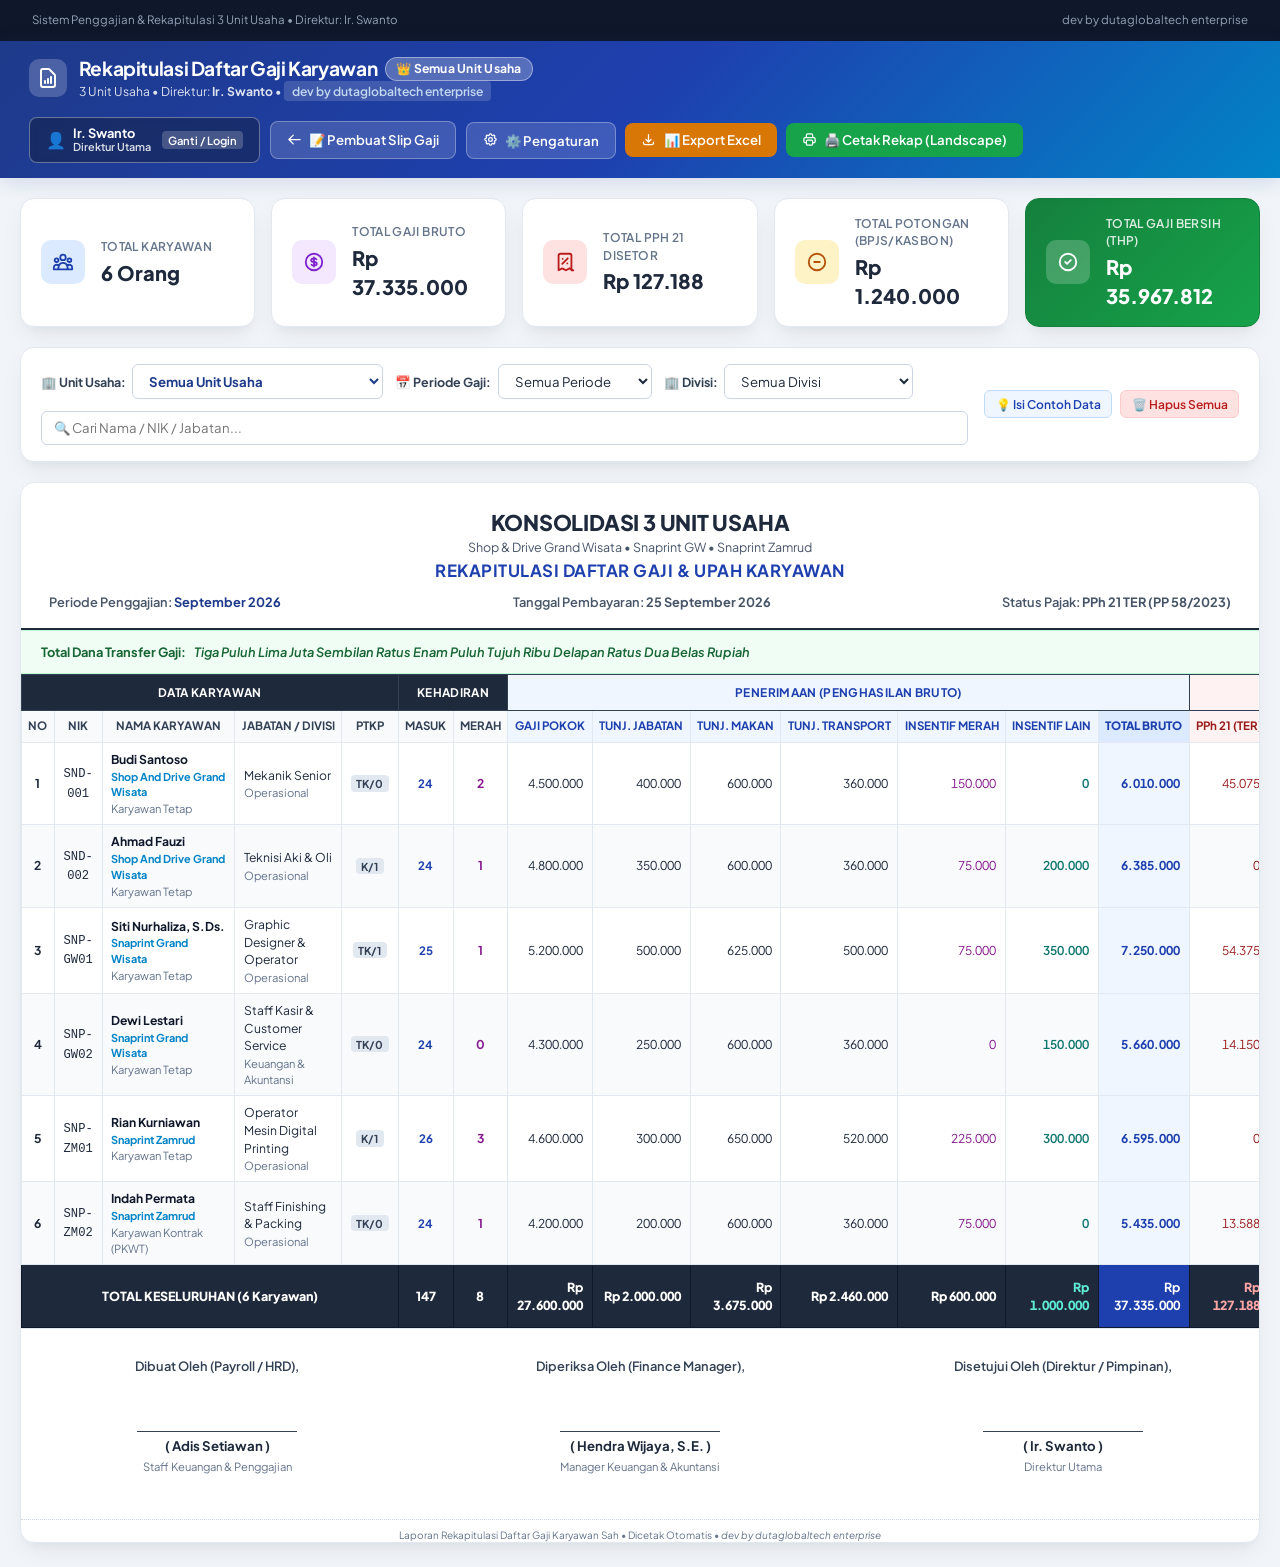
==== commit 7f2c5e2e: "feat: add dedicated PIC login windows and desktop batch launchers" ====
--- a/rekap_gaji.html
+++ b/rekap_gaji.html
@@ -697,10 +697,65 @@
       font-family: monospace;
       font-weight: 700;
     }
+
+    .pic-tab-btn {
+      padding: 0.65rem 1rem;
+      border: 1.5px solid #cbd5e1;
+      border-radius: 8px;
+      background: white;
+      font-weight: 700;
+      font-size: 0.82rem;
+      color: #475569;
+      cursor: pointer;
+      display: flex;
+      align-items: center;
+      gap: 0.4rem;
+      transition: all 0.2s ease;
+      white-space: nowrap;
+    }
+    .pic-tab-btn:hover {
+      border-color: #3b82f6;
+      color: #1e40af;
+      transform: translateY(-1px);
+    }
+    .pic-tab-btn.active-tab-adis {
+      background: #eff6ff;
+      border-color: #0284c7;
+      color: #0369a1;
+      box-shadow: 0 4px 10px rgba(2, 132, 199, 0.18);
+    }
+    .pic-tab-btn.active-tab-eki {
+      background: #f0fdf4;
+      border-color: #16a34a;
+      color: #15803d;
+      box-shadow: 0 4px 10px rgba(22, 163, 74, 0.18);
+    }
+    .pic-tab-btn.active-tab-rengga {
+      background: #fffbeb;
+      border-color: #d97706;
+      color: #b45309;
+      box-shadow: 0 4px 10px rgba(217, 119, 6, 0.18);
+    }
+    .pic-tab-btn.active-tab-direktur {
+      background: #fff1f2;
+      border-color: #be123c;
+      color: #9f1239;
+      box-shadow: 0 4px 10px rgba(190, 18, 60, 0.18);
+    }
+    .pic-window {
+      display: none;
+      animation: gateFadeIn 0.25s ease-out;
+    }
+    .pic-window.active {
+      display: block;
+    }
   </style>
 </head>
 <body>
 
+  <!-- ========================================================================= -->
+  <!-- HALAMAN MUKA / PORTAL LOGIN 3 UNIT USAHA (SEBELUM MASUK SISTEM)           -->
+  <!-- ========================================================================= -->
   <!-- ========================================================================= -->
   <!-- HALAMAN MUKA / PORTAL LOGIN 3 UNIT USAHA (SEBELUM MASUK SISTEM)           -->
   <!-- ========================================================================= -->
@@ -714,179 +769,380 @@
             <path stroke-linecap="round" stroke-linejoin="round" stroke-width="2" d="M9 17v-2m3 2v-4m3 4v-6m2 10H7a2 2 0 01-2-2V5a2 2 0 012-2h5.586a1 1 0 01.707.293l5.414 5.414a1 1 0 01.293.707V19a2 2 0 01-2 2z" />
           </svg>
         </div>
-        <h1 style="font-size: 1.6rem; font-weight: 800; letter-spacing: -0.02em; margin-bottom: 0.35rem;">
+        <h1 style="font-size: 1.55rem; font-weight: 800; letter-spacing: -0.02em; margin-bottom: 0.35rem;">
           PORTAL REKAPITULASI DAFTAR GAJI 3 UNIT USAHA
         </h1>
-        <p style="font-size: 0.92rem; color: #e0f2fe; max-width: 700px; margin: 0 auto 0.85rem;">
+        <p style="font-size: 0.9rem; color: #e0f2fe; max-width: 700px; margin: 0 auto 0.85rem;">
           Master Rekapitulasi Gaji Karyawan &bull; Perhitungan PPh 21 TER (PP 58/2023) &bull; Format Cetak Landscape
         </p>
-        <div style="display: flex; justify-content: center; gap: 0.6rem; flex-wrap: wrap;">
-          <span style="background: #be123c; color: white; padding: 0.3rem 0.9rem; border-radius: 20px; font-size: 0.78rem; font-weight: 700; border: 1px solid rgba(255,255,255,0.3);">
+        <div style="display: flex; justify-content: center; gap: 0.5rem; flex-wrap: wrap;">
+          <span style="background: #be123c; color: white; padding: 0.25rem 0.85rem; border-radius: 20px; font-size: 0.76rem; font-weight: 700; border: 1px solid rgba(255,255,255,0.3);">
             👑 DIREKTUR UTAMA: Ir. Swanto
           </span>
-          <span style="background: rgba(255,255,255,0.18); color: white; padding: 0.3rem 0.9rem; border-radius: 20px; font-size: 0.78rem; font-weight: 600;">
-            🏢 3 Unit Usaha: Grand Wisata &amp; Zamrud
+          <span style="background: rgba(255,255,255,0.18); color: white; padding: 0.25rem 0.85rem; border-radius: 20px; font-size: 0.76rem; font-weight: 600;">
+            🏢 3 Unit Usaha
           </span>
-          <span style="background: rgba(255,255,255,0.18); color: #e0f2fe; padding: 0.3rem 0.9rem; border-radius: 20px; font-size: 0.78rem; font-weight: 600;">
+          <span style="background: rgba(255,255,255,0.18); color: #e0f2fe; padding: 0.25rem 0.85rem; border-radius: 20px; font-size: 0.76rem; font-weight: 600;">
             dev by dutaglobaltech enterprise
           </span>
         </div>
       </div>
 
-      <!-- Body Halaman Muka: Daftar Akun & Form Login -->
+      <!-- Body Halaman Muka: Jendela Login Masing-Masing PIC -->
       <div class="front-gate-body">
         
-        <!-- Judul Bagian Daftar Akun -->
-        <div style="display: flex; justify-content: space-between; align-items: center; margin-bottom: 1rem; flex-wrap: wrap; gap: 0.5rem;">
-          <div>
-            <h3 style="color: #0f172a; font-size: 1.1rem; font-weight: 800; display: flex; align-items: center; gap: 0.4rem;">
-              🔑 DAFTAR USERNAME &amp; PASSWORD PENGGUNA SISTEM
-            </h3>
-            <p style="font-size: 0.8rem; color: #64748b;">
-              Pilih salah satu akun di bawah ini untuk <strong>Masuk Cepat (1-Klik)</strong> atau gunakan form login manual:
-            </p>
-          </div>
-          <span style="font-size: 0.75rem; background: #e0f2fe; color: #0369a1; padding: 0.25rem 0.65rem; border-radius: 6px; font-weight: 700;">
-            ⚡ 1-Click Fast Login
-          </span>
-        </div>
-
-        <!-- 4 Grid Kartu Akun Lengkap -->
-        <div style="display: grid; grid-template-columns: repeat(auto-fit, minmax(220px, 1fr)); gap: 1rem; margin-bottom: 1.5rem;">
-          
-          <!-- Kartu 1: Direktur Utama -->
-          <div class="user-credential-card" style="border-top: 4px solid #be123c; background: linear-gradient(to bottom, #fff1f2 0%, #ffffff 100%);">
+        <!-- Tab Selector: Jendela Login PIC -->
+        <div style="margin-bottom: 1.25rem;">
+          <div style="font-size: 0.82rem; font-weight: 800; color: #1e293b; margin-bottom: 0.6rem; display: flex; justify-content: space-between; align-items: center; flex-wrap: wrap; gap: 0.4rem;">
+            <span>🚪 PILIH JENDELA USER LOGIN PIC / PIMPINAN:</span>
+            <span style="font-size: 0.74rem; color: #0284c7; background: #e0f2fe; padding: 2px 8px; border-radius: 6px; font-weight: 700;">
+              ✨ Klik tab untuk membuka jendela PIC
+            </span>
+          </div>
+          <div style="display: flex; gap: 0.5rem; flex-wrap: wrap;">
+            <button type="button" class="pic-tab-btn active-tab-adis" id="picTabBtn_adis" onclick="selectPicLoginTab('adis')">
+              <span>🚗</span> <strong>PIC Adis Setiawan</strong> (Shop &amp; Drive GW)
+            </button>
+            <button type="button" class="pic-tab-btn" id="picTabBtn_eki" onclick="selectPicLoginTab('eki')">
+              <span>🖨️</span> <strong>PIC Eki Dwi Saputra</strong> (Snaprint GW)
+            </button>
+            <button type="button" class="pic-tab-btn" id="picTabBtn_rengga" onclick="selectPicLoginTab('rengga')">
+              <span>🏢</span> <strong>PIC M. Rengga Swana H.</strong> (Snaprint Zamrud)
+            </button>
+            <button type="button" class="pic-tab-btn" id="picTabBtn_direktur" onclick="selectPicLoginTab('direktur')">
+              <span>👑</span> <strong>Direktur Ir. Swanto</strong> (Pimpinan)
+            </button>
+          </div>
+        </div>
+
+        <!-- ============================================================= -->
+        <!-- 4 JENDELA LOGIN KHUSUS MASING-MASING PIC                      -->
+        <!-- ============================================================= -->
+
+        <!-- JENDELA 1: PIC ADIS SETIAWAN (Shop And Drive GW) -->
+        <div id="picWindow_adis" class="pic-window active" style="background: white; border: 2px solid #0284c7; border-radius: 14px; overflow: hidden; box-shadow: 0 10px 25px -5px rgba(2, 132, 199, 0.15); margin-bottom: 1.5rem;">
+          <div style="background: linear-gradient(135deg, #0284c7 0%, #0369a1 100%); color: white; padding: 1rem 1.25rem; display: flex; justify-content: space-between; align-items: center; flex-wrap: wrap; gap: 0.5rem;">
             <div>
-              <div style="display: flex; justify-content: space-between; align-items: flex-start; margin-bottom: 0.35rem;">
-                <span style="font-size: 0.7rem; font-weight: 800; background: #ffe4e6; color: #9f1239; padding: 2px 8px; border-radius: 4px;">PIMPINAN</span>
-                <span style="font-size: 1.25rem;">👑</span>
+              <div style="font-size: 0.72rem; font-weight: 800; text-transform: uppercase; letter-spacing: 0.05em; background: rgba(255,255,255,0.2); display: inline-block; padding: 2px 8px; border-radius: 4px; margin-bottom: 0.25rem;">
+                🚗 JENDELA LOGIN USER: PIC UNIT 1
               </div>
-              <h4 style="color: #9f1239; font-size: 0.95rem; font-weight: 800; margin-bottom: 2px;">Ir. Swanto</h4>
-              <p style="font-size: 0.74rem; color: #64748b; margin-bottom: 0.6rem;">Direktur Utama (Semua Unit Usaha)</p>
+              <h3 style="font-size: 1.15rem; font-weight: 800; margin: 0;">Adis Setiawan &bull; Shop And Drive Grand Wisata</h3>
+              <p style="font-size: 0.76rem; color: #e0f2fe; margin: 0.2rem 0 0;">Kawasan Niaga Grand Wisata Blok AA No. 10, Bekasi</p>
+            </div>
+            <span style="background: white; color: #0369a1; font-weight: 800; font-size: 0.8rem; padding: 0.35rem 0.85rem; border-radius: 20px; box-shadow: 0 2px 5px rgba(0,0,0,0.1);">
+              🚗 Shop And Drive GW
+            </span>
+          </div>
+
+          <div style="padding: 1.25rem; background: linear-gradient(to bottom, #f0f9ff 0%, #ffffff 100%);">
+            <div style="display: grid; grid-template-columns: 1fr 1.3fr; gap: 1.25rem; align-items: center;">
               
-              <div style="background: rgba(255,255,255,0.9); border: 1px dashed #f43f5e; border-radius: 6px; padding: 0.5rem; font-size: 0.75rem; display: flex; flex-direction: column; gap: 0.25rem;">
-                <div>User: <span class="cred-badge" style="background: #ffe4e6; color: #9f1239; border-color: #fecdd3;">direktur</span> / <span class="cred-badge" style="background: #ffe4e6; color: #9f1239; border-color: #fecdd3;">swanto</span></div>
-                <div>Pass: <span class="cred-badge" style="background: #ffe4e6; color: #9f1239; border-color: #fecdd3;">swanto123</span></div>
-                <div style="font-size: 0.68rem; color: #881337; font-weight: 600; margin-top: 2px;">✓ Akses Penuh + Edit Pengaturan</div>
+              <!-- Profil PIC -->
+              <div style="background: white; border: 1.5px solid #bae6fd; border-radius: 10px; padding: 1rem; text-align: center;">
+                <div style="width: 60px; height: 60px; background: #e0f2fe; border-radius: 50%; display: flex; align-items: center; justify-content: center; font-size: 1.8rem; margin: 0 auto 0.6rem; border: 2px solid #7dd3fc;">
+                  🚗
+                </div>
+                <h4 style="color: #0369a1; font-weight: 800; font-size: 1rem; margin-bottom: 2px;">Adis Setiawan</h4>
+                <div style="font-size: 0.75rem; color: #64748b; font-weight: 600; margin-bottom: 0.6rem;">PIC / Kepala Cabang</div>
+                <div style="background: #f8fafc; border: 1px dashed #cbd5e1; border-radius: 6px; padding: 0.45rem; font-size: 0.74rem; text-align: left;">
+                  <div>ID User: <code style="font-weight:700; color:#0369a1;">adis</code></div>
+                  <div>Default PIN: <code style="font-weight:700; color:#0369a1;">adis123</code></div>
+                </div>
               </div>
+
+              <!-- Form Login Khusus Adis -->
+              <div style="background: white; border: 1.5px solid #bae6fd; border-radius: 10px; padding: 1rem;">
+                <div style="font-size: 0.82rem; font-weight: 800; color: #0369a1; margin-bottom: 0.6rem;">
+                  🔑 Masuk ke Sistem sebagai PIC Adis Setiawan:
+                </div>
+                <div style="display: grid; grid-template-columns: 1fr 1fr; gap: 0.5rem; margin-bottom: 0.65rem;">
+                  <div>
+                    <label style="font-size: 0.72rem; font-weight: 700; color: #475569;">Username:</label>
+                    <input type="text" id="frontUser_adis" value="adis" readonly style="width: 100%; padding: 0.45rem 0.6rem; border: 1.5px solid #cbd5e1; border-radius: 6px; font-size: 0.82rem; background: #f1f5f9; font-weight: 700; color: #0369a1;">
+                  </div>
+                  <div>
+                    <label style="font-size: 0.72rem; font-weight: 700; color: #475569;">Password / PIN:</label>
+                    <div style="position: relative;">
+                      <input type="password" id="frontPass_adis" value="adis123" style="width: 100%; padding: 0.45rem 2rem 0.45rem 0.6rem; border: 1.5px solid #7dd3fc; border-radius: 6px; font-size: 0.82rem; font-weight: 700;" onkeyup="if(event.key==='Enter') loginAsPic('adis', 'rekap')">
+                      <button type="button" onclick="togglePassVisibility('frontPass_adis', this)" style="position: absolute; right: 6px; top: 50%; transform: translateY(-50%); background: none; border: none; cursor: pointer; font-size: 0.9rem; padding: 0; color: #64748b;" title="Lihat/Sembunyikan Password">👁️</button>
+                    </div>
+                  </div>
+                </div>
+
+                <div style="display: flex; gap: 0.5rem; flex-wrap: wrap;">
+                  <button type="button" class="btn btn-primary" onclick="loginAsPic('adis', 'rekap')" style="flex: 1; justify-content: center; background: #0284c7; font-size: 0.8rem; padding: 0.55rem;">
+                    📊 Masuk ke Rekap Gaji
+                  </button>
+                  <button type="button" class="btn btn-outline-white" onclick="loginAsPic('adis', 'slip')" style="flex: 1; justify-content: center; background: #eff6ff; color: #0284c7; border: 1.5px solid #93c5fd; font-size: 0.8rem; padding: 0.55rem; font-weight: 700;">
+                    📝 Buka Slip Gaji
+                  </button>
+                </div>
+              </div>
+
             </div>
-            <button type="button" class="btn btn-primary" onclick="quickLoginAndEnter('direktur', 'swanto123', 'rekap')" style="width: 100%; justify-content: center; background: #be123c; font-size: 0.8rem; padding: 0.55rem;">
-              🚀 Masuk sbg Direktur
-            </button>
-          </div>
-
-          <!-- Kartu 2: PIC Shop And Drive GW -->
-          <div class="user-credential-card" style="border-top: 4px solid #0284c7;">
+          </div>
+        </div>
+
+        <!-- JENDELA 2: PIC EKI DWI SAPUTRA (Snaprint GW) -->
+        <div id="picWindow_eki" class="pic-window" style="background: white; border: 2px solid #16a34a; border-radius: 14px; overflow: hidden; box-shadow: 0 10px 25px -5px rgba(22, 163, 74, 0.15); margin-bottom: 1.5rem;">
+          <div style="background: linear-gradient(135deg, #16a34a 0%, #15803d 100%); color: white; padding: 1rem 1.25rem; display: flex; justify-content: space-between; align-items: center; flex-wrap: wrap; gap: 0.5rem;">
             <div>
-              <div style="display: flex; justify-content: space-between; align-items: flex-start; margin-bottom: 0.35rem;">
-                <span style="font-size: 0.7rem; font-weight: 800; background: #e0f2fe; color: #0369a1; padding: 2px 8px; border-radius: 4px;">UNIT 1</span>
-                <span style="font-size: 1.25rem;">🚗</span>
+              <div style="font-size: 0.72rem; font-weight: 800; text-transform: uppercase; letter-spacing: 0.05em; background: rgba(255,255,255,0.2); display: inline-block; padding: 2px 8px; border-radius: 4px; margin-bottom: 0.25rem;">
+                🖨️ JENDELA LOGIN USER: PIC UNIT 2
               </div>
-              <h4 style="color: #0369a1; font-size: 0.95rem; font-weight: 800; margin-bottom: 2px;">Adis Setiawan</h4>
-              <p style="font-size: 0.74rem; color: #64748b; margin-bottom: 0.6rem;">Shop And Drive Grand Wisata</p>
+              <h3 style="font-size: 1.15rem; font-weight: 800; margin: 0;">Eki Dwi Saputra &bull; Snaprint Grand Wisata</h3>
+              <p style="font-size: 0.76rem; color: #dcfce7; margin: 0.2rem 0 0;">Ruko Grand Wisata Blok AA No. 12, Bekasi</p>
+            </div>
+            <span style="background: white; color: #15803d; font-weight: 800; font-size: 0.8rem; padding: 0.35rem 0.85rem; border-radius: 20px; box-shadow: 0 2px 5px rgba(0,0,0,0.1);">
+              🖨️ Snaprint GW
+            </span>
+          </div>
+
+          <div style="padding: 1.25rem; background: linear-gradient(to bottom, #f0fdf4 0%, #ffffff 100%);">
+            <div style="display: grid; grid-template-columns: 1fr 1.3fr; gap: 1.25rem; align-items: center;">
               
-              <div style="background: #f8fafc; border: 1px dashed #cbd5e1; border-radius: 6px; padding: 0.5rem; font-size: 0.75rem; display: flex; flex-direction: column; gap: 0.25rem;">
-                <div>User: <span class="cred-badge">adis</span></div>
-                <div>Pass: <span class="cred-badge">adis123</span></div>
-                <div style="font-size: 0.68rem; color: #0284c7; font-weight: 600; margin-top: 2px;">✓ Rekap Cabang Grand Wisata</div>
+              <!-- Profil PIC -->
+              <div style="background: white; border: 1.5px solid #bbf7d0; border-radius: 10px; padding: 1rem; text-align: center;">
+                <div style="width: 60px; height: 60px; background: #dcfce7; border-radius: 50%; display: flex; align-items: center; justify-content: center; font-size: 1.8rem; margin: 0 auto 0.6rem; border: 2px solid #86efac;">
+                  🖨️
+                </div>
+                <h4 style="color: #15803d; font-weight: 800; font-size: 1rem; margin-bottom: 2px;">Eki Dwi Saputra</h4>
+                <div style="font-size: 0.75rem; color: #64748b; font-weight: 600; margin-bottom: 0.6rem;">PIC / Unit Manager Percetakan GW</div>
+                <div style="background: #f8fafc; border: 1px dashed #cbd5e1; border-radius: 6px; padding: 0.45rem; font-size: 0.74rem; text-align: left;">
+                  <div>ID User: <code style="font-weight:700; color:#15803d;">eki</code></div>
+                  <div>Default PIN: <code style="font-weight:700; color:#15803d;">eki123</code></div>
+                </div>
               </div>
+
+              <!-- Form Login Khusus Eki -->
+              <div style="background: white; border: 1.5px solid #bbf7d0; border-radius: 10px; padding: 1rem;">
+                <div style="font-size: 0.82rem; font-weight: 800; color: #15803d; margin-bottom: 0.6rem;">
+                  🔑 Masuk ke Sistem sebagai PIC Eki Dwi Saputra:
+                </div>
+                <div style="display: grid; grid-template-columns: 1fr 1fr; gap: 0.5rem; margin-bottom: 0.65rem;">
+                  <div>
+                    <label style="font-size: 0.72rem; font-weight: 700; color: #475569;">Username:</label>
+                    <input type="text" id="frontUser_eki" value="eki" readonly style="width: 100%; padding: 0.45rem 0.6rem; border: 1.5px solid #cbd5e1; border-radius: 6px; font-size: 0.82rem; background: #f1f5f9; font-weight: 700; color: #15803d;">
+                  </div>
+                  <div>
+                    <label style="font-size: 0.72rem; font-weight: 700; color: #475569;">Password / PIN:</label>
+                    <div style="position: relative;">
+                      <input type="password" id="frontPass_eki" value="eki123" style="width: 100%; padding: 0.45rem 2rem 0.45rem 0.6rem; border: 1.5px solid #86efac; border-radius: 6px; font-size: 0.82rem; font-weight: 700;" onkeyup="if(event.key==='Enter') loginAsPic('eki', 'rekap')">
+                      <button type="button" onclick="togglePassVisibility('frontPass_eki', this)" style="position: absolute; right: 6px; top: 50%; transform: translateY(-50%); background: none; border: none; cursor: pointer; font-size: 0.9rem; padding: 0; color: #64748b;" title="Lihat/Sembunyikan Password">👁️</button>
+                    </div>
+                  </div>
+                </div>
+
+                <div style="display: flex; gap: 0.5rem; flex-wrap: wrap;">
+                  <button type="button" class="btn btn-success" onclick="loginAsPic('eki', 'rekap')" style="flex: 1; justify-content: center; font-size: 0.8rem; padding: 0.55rem;">
+                    📊 Masuk ke Rekap Gaji
+                  </button>
+                  <button type="button" class="btn btn-outline-white" onclick="loginAsPic('eki', 'slip')" style="flex: 1; justify-content: center; background: #f0fdf4; color: #166534; border: 1.5px solid #86efac; font-size: 0.8rem; padding: 0.55rem; font-weight: 700;">
+                    📝 Buka Slip Gaji
+                  </button>
+                </div>
+              </div>
+
             </div>
-            <button type="button" class="btn btn-primary" onclick="quickLoginAndEnter('adis', 'adis123', 'rekap')" style="width: 100%; justify-content: center; background: #0284c7; font-size: 0.8rem; padding: 0.55rem;">
-              🚀 Masuk sbg PIC Adis
-            </button>
-          </div>
-
-          <!-- Kartu 3: PIC Snaprint GW -->
-          <div class="user-credential-card" style="border-top: 4px solid #16a34a;">
+          </div>
+        </div>
+
+        <!-- JENDELA 3: PIC M. RENGGA SWANA H. (Snaprint Zamrud) -->
+        <div id="picWindow_rengga" class="pic-window" style="background: white; border: 2px solid #d97706; border-radius: 14px; overflow: hidden; box-shadow: 0 10px 25px -5px rgba(217, 119, 6, 0.15); margin-bottom: 1.5rem;">
+          <div style="background: linear-gradient(135deg, #d97706 0%, #b45309 100%); color: white; padding: 1rem 1.25rem; display: flex; justify-content: space-between; align-items: center; flex-wrap: wrap; gap: 0.5rem;">
             <div>
-              <div style="display: flex; justify-content: space-between; align-items: flex-start; margin-bottom: 0.35rem;">
-                <span style="font-size: 0.7rem; font-weight: 800; background: #dcfce7; color: #15803d; padding: 2px 8px; border-radius: 4px;">UNIT 2</span>
-                <span style="font-size: 1.25rem;">🖨️</span>
+              <div style="font-size: 0.72rem; font-weight: 800; text-transform: uppercase; letter-spacing: 0.05em; background: rgba(255,255,255,0.2); display: inline-block; padding: 2px 8px; border-radius: 4px; margin-bottom: 0.25rem;">
+                🏢 JENDELA LOGIN USER: PIC UNIT 3
               </div>
-              <h4 style="color: #15803d; font-size: 0.95rem; font-weight: 800; margin-bottom: 2px;">Eki Dwi Saputra</h4>
-              <p style="font-size: 0.74rem; color: #64748b; margin-bottom: 0.6rem;">Snaprint Grand Wisata</p>
+              <h3 style="font-size: 1.15rem; font-weight: 800; margin: 0;">M. Rengga Swana Herlambang &bull; Snaprint Zamrud</h3>
+              <p style="font-size: 0.76rem; color: #fef3c7; margin: 0.2rem 0 0;">Dukuh Zamrud Blok M No. 12, Mustikajaya, Kota Bekasi</p>
+            </div>
+            <span style="background: white; color: #b45309; font-weight: 800; font-size: 0.8rem; padding: 0.35rem 0.85rem; border-radius: 20px; box-shadow: 0 2px 5px rgba(0,0,0,0.1);">
+              🏢 Snaprint Zamrud
+            </span>
+          </div>
+
+          <div style="padding: 1.25rem; background: linear-gradient(to bottom, #fffbeb 0%, #ffffff 100%);">
+            <div style="display: grid; grid-template-columns: 1fr 1.3fr; gap: 1.25rem; align-items: center;">
               
-              <div style="background: #f8fafc; border: 1px dashed #cbd5e1; border-radius: 6px; padding: 0.5rem; font-size: 0.75rem; display: flex; flex-direction: column; gap: 0.25rem;">
-                <div>User: <span class="cred-badge" style="background: #f0fdf4; color: #166534; border-color: #bbf7d0;">eki</span></div>
-                <div>Pass: <span class="cred-badge" style="background: #f0fdf4; color: #166534; border-color: #bbf7d0;">eki123</span></div>
-                <div style="font-size: 0.68rem; color: #16a34a; font-weight: 600; margin-top: 2px;">✓ Rekap Snaprint Grand Wisata</div>
+              <!-- Profil PIC -->
+              <div style="background: white; border: 1.5px solid #fde68a; border-radius: 10px; padding: 1rem; text-align: center;">
+                <div style="width: 60px; height: 60px; background: #fef3c7; border-radius: 50%; display: flex; align-items: center; justify-content: center; font-size: 1.8rem; margin: 0 auto 0.6rem; border: 2px solid #fcd34d;">
+                  🏢
+                </div>
+                <h4 style="color: #b45309; font-weight: 800; font-size: 0.95rem; margin-bottom: 2px;">M. Rengga Swana H.</h4>
+                <div style="font-size: 0.75rem; color: #64748b; font-weight: 600; margin-bottom: 0.6rem;">PIC / Unit Manager Percetakan Zamrud</div>
+                <div style="background: #f8fafc; border: 1px dashed #cbd5e1; border-radius: 6px; padding: 0.45rem; font-size: 0.74rem; text-align: left;">
+                  <div>ID User: <code style="font-weight:700; color:#b45309;">rengga</code></div>
+                  <div>Default PIN: <code style="font-weight:700; color:#b45309;">rengga123</code></div>
+                </div>
               </div>
+
+              <!-- Form Login Khusus Rengga -->
+              <div style="background: white; border: 1.5px solid #fde68a; border-radius: 10px; padding: 1rem;">
+                <div style="font-size: 0.82rem; font-weight: 800; color: #b45309; margin-bottom: 0.6rem;">
+                  🔑 Masuk ke Sistem sebagai PIC M. Rengga:
+                </div>
+                <div style="display: grid; grid-template-columns: 1fr 1fr; gap: 0.5rem; margin-bottom: 0.65rem;">
+                  <div>
+                    <label style="font-size: 0.72rem; font-weight: 700; color: #475569;">Username:</label>
+                    <input type="text" id="frontUser_rengga" value="rengga" readonly style="width: 100%; padding: 0.45rem 0.6rem; border: 1.5px solid #cbd5e1; border-radius: 6px; font-size: 0.82rem; background: #f1f5f9; font-weight: 700; color: #b45309;">
+                  </div>
+                  <div>
+                    <label style="font-size: 0.72rem; font-weight: 700; color: #475569;">Password / PIN:</label>
+                    <div style="position: relative;">
+                      <input type="password" id="frontPass_rengga" value="rengga123" style="width: 100%; padding: 0.45rem 2rem 0.45rem 0.6rem; border: 1.5px solid #fcd34d; border-radius: 6px; font-size: 0.82rem; font-weight: 700;" onkeyup="if(event.key==='Enter') loginAsPic('rengga', 'rekap')">
+                      <button type="button" onclick="togglePassVisibility('frontPass_rengga', this)" style="position: absolute; right: 6px; top: 50%; transform: translateY(-50%); background: none; border: none; cursor: pointer; font-size: 0.9rem; padding: 0; color: #64748b;" title="Lihat/Sembunyikan Password">👁️</button>
+                    </div>
+                  </div>
+                </div>
+
+                <div style="display: flex; gap: 0.5rem; flex-wrap: wrap;">
+                  <button type="button" class="btn btn-amber" onclick="loginAsPic('rengga', 'rekap')" style="flex: 1; justify-content: center; font-size: 0.8rem; padding: 0.55rem;">
+                    📊 Masuk ke Rekap Gaji
+                  </button>
+                  <button type="button" class="btn btn-outline-white" onclick="loginAsPic('rengga', 'slip')" style="flex: 1; justify-content: center; background: #fffbeb; color: #b45309; border: 1.5px solid #fde68a; font-size: 0.8rem; padding: 0.55rem; font-weight: 700;">
+                    📝 Buka Slip Gaji
+                  </button>
+                </div>
+              </div>
+
             </div>
-            <button type="button" class="btn btn-success" onclick="quickLoginAndEnter('eki', 'eki123', 'rekap')" style="width: 100%; justify-content: center; font-size: 0.8rem; padding: 0.55rem;">
-              🚀 Masuk sbg PIC Eki
-            </button>
-          </div>
-
-          <!-- Kartu 4: PIC Snaprint Zamrud -->
-          <div class="user-credential-card" style="border-top: 4px solid #d97706;">
+          </div>
+        </div>
+
+        <!-- JENDELA 4: DIREKTUR UTAMA (IR. SWANTO) -->
+        <div id="picWindow_direktur" class="pic-window" style="background: white; border: 2px solid #be123c; border-radius: 14px; overflow: hidden; box-shadow: 0 10px 25px -5px rgba(190, 18, 60, 0.15); margin-bottom: 1.5rem;">
+          <div style="background: linear-gradient(135deg, #be123c 0%, #881337 100%); color: white; padding: 1rem 1.25rem; display: flex; justify-content: space-between; align-items: center; flex-wrap: wrap; gap: 0.5rem;">
             <div>
-              <div style="display: flex; justify-content: space-between; align-items: flex-start; margin-bottom: 0.35rem;">
-                <span style="font-size: 0.7rem; font-weight: 800; background: #fef3c7; color: #b45309; padding: 2px 8px; border-radius: 4px;">UNIT 3</span>
-                <span style="font-size: 1.25rem;">🏢</span>
+              <div style="font-size: 0.72rem; font-weight: 800; text-transform: uppercase; letter-spacing: 0.05em; background: rgba(255,255,255,0.2); display: inline-block; padding: 2px 8px; border-radius: 4px; margin-bottom: 0.25rem;">
+                👑 JENDELA LOGIN USER: DIREKTUR UTAMA
               </div>
-              <h4 style="color: #b45309; font-size: 0.92rem; font-weight: 800; margin-bottom: 2px;">M. Rengga Swana H.</h4>
-              <p style="font-size: 0.74rem; color: #64748b; margin-bottom: 0.6rem;">Snaprint Dukuh Zamrud</p>
+              <h3 style="font-size: 1.15rem; font-weight: 800; margin: 0;">Ir. Swanto &bull; Direktur Utama</h3>
+              <p style="font-size: 0.76rem; color: #ffe4e6; margin: 0.2rem 0 0;">Otorisasi Penggajian Penuh 3 Unit Usaha &amp; Pengaturan Sistem</p>
+            </div>
+            <span style="background: white; color: #9f1239; font-weight: 800; font-size: 0.8rem; padding: 0.35rem 0.85rem; border-radius: 20px; box-shadow: 0 2px 5px rgba(0,0,0,0.1);">
+              👑 Direktur Utama
+            </span>
+          </div>
+
+          <div style="padding: 1.25rem; background: linear-gradient(to bottom, #fff1f2 0%, #ffffff 100%);">
+            <div style="display: grid; grid-template-columns: 1fr 1.3fr; gap: 1.25rem; align-items: center;">
               
-              <div style="background: #f8fafc; border: 1px dashed #cbd5e1; border-radius: 6px; padding: 0.5rem; font-size: 0.75rem; display: flex; flex-direction: column; gap: 0.25rem;">
-                <div>User: <span class="cred-badge" style="background: #fffbeb; color: #92400e; border-color: #fde68a;">rengga</span></div>
-                <div>Pass: <span class="cred-badge" style="background: #fffbeb; color: #92400e; border-color: #fde68a;">rengga123</span></div>
-                <div style="font-size: 0.68rem; color: #d97706; font-weight: 600; margin-top: 2px;">✓ Rekap Snaprint Zamrud</div>
+              <!-- Profil Direktur -->
+              <div style="background: white; border: 1.5px solid #fecdd3; border-radius: 10px; padding: 1rem; text-align: center;">
+                <div style="width: 60px; height: 60px; background: #ffe4e6; border-radius: 50%; display: flex; align-items: center; justify-content: center; font-size: 1.8rem; margin: 0 auto 0.6rem; border: 2px solid #fda4af;">
+                  👑
+                </div>
+                <h4 style="color: #9f1239; font-weight: 800; font-size: 1rem; margin-bottom: 2px;">Ir. Swanto</h4>
+                <div style="font-size: 0.75rem; color: #64748b; font-weight: 600; margin-bottom: 0.6rem;">Direktur Utama / Owner</div>
+                <div style="background: #f8fafc; border: 1px dashed #cbd5e1; border-radius: 6px; padding: 0.45rem; font-size: 0.74rem; text-align: left;">
+                  <div>ID User: <code style="font-weight:700; color:#9f1239;">direktur</code> / <code style="font-weight:700; color:#9f1239;">swanto</code></div>
+                  <div>Password: <code style="font-weight:700; color:#9f1239;">swanto123</code></div>
+                  <div style="color: #881337; font-size: 0.7rem; font-weight: 700; margin-top: 3px;">✓ Akses Pengaturan &amp; 3 Unit</div>
+                </div>
               </div>
+
+              <!-- Form Login Khusus Direktur -->
+              <div style="background: white; border: 1.5px solid #fecdd3; border-radius: 10px; padding: 1rem;">
+                <div style="font-size: 0.82rem; font-weight: 800; color: #9f1239; margin-bottom: 0.6rem;">
+                  🔑 Masuk ke Sistem sebagai Direktur Utama:
+                </div>
+                <div style="display: grid; grid-template-columns: 1fr 1fr; gap: 0.5rem; margin-bottom: 0.65rem;">
+                  <div>
+                    <label style="font-size: 0.72rem; font-weight: 700; color: #475569;">Username:</label>
+                    <input type="text" id="frontUser_direktur" value="direktur" readonly style="width: 100%; padding: 0.45rem 0.6rem; border: 1.5px solid #cbd5e1; border-radius: 6px; font-size: 0.82rem; background: #f1f5f9; font-weight: 700; color: #9f1239;">
+                  </div>
+                  <div>
+                    <label style="font-size: 0.72rem; font-weight: 700; color: #475569;">Password / PIN:</label>
+                    <div style="position: relative;">
+                      <input type="password" id="frontPass_direktur" value="swanto123" style="width: 100%; padding: 0.45rem 2rem 0.45rem 0.6rem; border: 1.5px solid #fda4af; border-radius: 6px; font-size: 0.82rem; font-weight: 700;" onkeyup="if(event.key==='Enter') loginAsPic('direktur', 'rekap')">
+                      <button type="button" onclick="togglePassVisibility('frontPass_direktur', this)" style="position: absolute; right: 6px; top: 50%; transform: translateY(-50%); background: none; border: none; cursor: pointer; font-size: 0.9rem; padding: 0; color: #64748b;" title="Lihat/Sembunyikan Password">👁️</button>
+                    </div>
+                  </div>
+                </div>
+
+                <div style="display: flex; gap: 0.5rem; flex-wrap: wrap;">
+                  <button type="button" class="btn btn-primary" onclick="loginAsPic('direktur', 'rekap')" style="flex: 1; justify-content: center; background: #059669; font-size: 0.8rem; padding: 0.55rem;">
+                    📊 Rekap 3 Unit
+                  </button>
+                  <button type="button" class="btn btn-outline-white" onclick="loginAsPic('direktur', 'slip')" style="flex: 1; justify-content: center; background: #fff1f2; color: #9f1239; border: 1.5px solid #fda4af; font-size: 0.8rem; padding: 0.55rem; font-weight: 700;">
+                    📝 Slip Semua Unit
+                  </button>
+                </div>
+              </div>
+
             </div>
-            <button type="button" class="btn btn-amber" onclick="quickLoginAndEnter('rengga', 'rengga123', 'rekap')" style="width: 100%; justify-content: center; font-size: 0.8rem; padding: 0.55rem;">
-              🚀 Masuk sbg PIC Rengga
-            </button>
-          </div>
-
-        </div>
-
-        <!-- Bagian Bawah: Form Login Manual & Shortcut Menu -->
-        <div style="background: white; border: 1.5px solid #e2e8f0; border-radius: 12px; padding: 1.25rem; display: grid; grid-template-columns: 1.2fr 1fr; gap: 1.5rem; align-items: center;">
-          
-          <!-- Form Manual Input -->
-          <form onsubmit="handleFrontGateSubmit(event)">
-            <h4 style="font-size: 0.88rem; font-weight: 800; color: #1e3a8a; margin-bottom: 0.65rem; display: flex; align-items: center; gap: 0.35rem;">
-              📝 Atau Masukkan Akun Secara Manual:
-            </h4>
-            <div style="display: grid; grid-template-columns: 1fr 1fr; gap: 0.65rem; margin-bottom: 0.65rem;">
-              <div>
-                <label for="frontGateUser" style="font-size: 0.74rem; font-weight: 700; color: #475569;">Username:</label>
-                <input type="text" id="frontGateUser" placeholder="direktur / adis / eki / rengga" required style="width: 100%; padding: 0.45rem 0.65rem; border: 1.5px solid #cbd5e1; border-radius: 6px; font-size: 0.82rem;">
+          </div>
+        </div>
+
+        <!-- 4 Grid Kartu Akun Lengkap untuk Navigasi Cepat -->
+        <div style="margin-bottom: 1.25rem;">
+          <div style="font-size: 0.8rem; font-weight: 700; color: #475569; margin-bottom: 0.5rem;">
+            ⚡ Atau Pilih Jendela PIC / 1-Klik Masuk Langsung di bawah ini:
+          </div>
+          <div style="display: grid; grid-template-columns: repeat(auto-fit, minmax(210px, 1fr)); gap: 0.75rem;">
+            
+            <div class="user-credential-card" onclick="selectPicLoginTab('adis')" style="border-top: 4px solid #0284c7; cursor: pointer;">
+              <div style="display: flex; justify-content: space-between; align-items: center;">
+                <strong style="color: #0369a1; font-size: 0.86rem;">🚗 Adis Setiawan</strong>
+                <span style="font-size: 0.7rem; background: #e0f2fe; color: #0369a1; padding: 1px 6px; border-radius: 4px; font-weight: 700;">UNIT 1</span>
               </div>
-              <div>
-                <label for="frontGatePass" style="font-size: 0.74rem; font-weight: 700; color: #475569;">Password:</label>
-                <input type="password" id="frontGatePass" placeholder="Masukkan password..." required style="width: 100%; padding: 0.45rem 0.65rem; border: 1.5px solid #cbd5e1; border-radius: 6px; font-size: 0.82rem;">
-              </div>
-            </div>
-            <div style="display: flex; gap: 0.5rem;">
-              <select id="frontGateTarget" style="flex: 1; padding: 0.45rem 0.65rem; border: 1.5px solid #cbd5e1; border-radius: 6px; font-size: 0.8rem; font-weight: 600; color: #1e3a8a;">
-                <option value="rekap">📊 Buka Rekapitulasi 3 Unit</option>
-                <option value="slip">📝 Buka Pembuat Slip Gaji</option>
-              </select>
-              <button type="submit" class="btn btn-primary" style="padding: 0.45rem 1.25rem; font-size: 0.82rem; background: #1e40af;">
-                🔓 Masuk ke Sistem
+              <div style="font-size: 0.73rem; color: #64748b;">Shop And Drive GW</div>
+              <button type="button" class="btn btn-primary" onclick="event.stopPropagation(); quickLoginAndEnter('adis', 'adis123', 'rekap')" style="width: 100%; justify-content: center; background: #0284c7; font-size: 0.78rem; padding: 0.45rem;">
+                🚀 1-Klik Masuk
               </button>
             </div>
-          </form>
-
-          <!-- Navigasi Pintas & Keamanan Direktur Note -->
-          <div style="border-left: 1px solid #e2e8f0; padding-left: 1.25rem;">
-            <div style="background: #fff1f2; border: 1px dashed #f43f5e; border-radius: 8px; padding: 0.75rem; margin-bottom: 0.75rem;">
-              <div style="font-size: 0.76rem; font-weight: 800; color: #9f1239; display: flex; align-items: center; gap: 0.3rem; margin-bottom: 0.25rem;">
-                <span>🔒</span> CATATAN RESMI OTORISASI:
+
+            <div class="user-credential-card" onclick="selectPicLoginTab('eki')" style="border-top: 4px solid #16a34a; cursor: pointer;">
+              <div style="display: flex; justify-content: space-between; align-items: center;">
+                <strong style="color: #15803d; font-size: 0.86rem;">🖨️ Eki Dwi Saputra</strong>
+                <span style="font-size: 0.7rem; background: #dcfce7; color: #15803d; padding: 1px 6px; border-radius: 4px; font-weight: 700;">UNIT 2</span>
               </div>
-              <p style="font-size: 0.72rem; color: #881337; line-height: 1.4; margin: 0;">
-                Perubahan Pengaturan hanya boleh dilakukan Oleh Direktur <strong>( Ir. Swanto )</strong>. Jika mencoba merubah tanpa izin akan muncul Note: <em>HARUS IZIN DIREKTUR</em>.
-              </p>
-            </div>
-            <div style="display: flex; gap: 0.5rem;">
-              <button type="button" class="btn btn-outline-white" onclick="closeFrontGate()" style="background: #f1f5f9; color: #334155; border: 1px solid #cbd5e1; font-size: 0.75rem; flex: 1; justify-content: center;">
-                ➡️ Lanjut Tanpa Ubah Akun
+              <div style="font-size: 0.73rem; color: #64748b;">Snaprint GW</div>
+              <button type="button" class="btn btn-success" onclick="event.stopPropagation(); quickLoginAndEnter('eki', 'eki123', 'rekap')" style="width: 100%; justify-content: center; font-size: 0.78rem; padding: 0.45rem;">
+                🚀 1-Klik Masuk
               </button>
             </div>
-          </div>
-
-        </div>
+
+            <div class="user-credential-card" onclick="selectPicLoginTab('rengga')" style="border-top: 4px solid #d97706; cursor: pointer;">
+              <div style="display: flex; justify-content: space-between; align-items: center;">
+                <strong style="color: #b45309; font-size: 0.86rem;">🏢 M. Rengga Swana</strong>
+                <span style="font-size: 0.7rem; background: #fef3c7; color: #b45309; padding: 1px 6px; border-radius: 4px; font-weight: 700;">UNIT 3</span>
+              </div>
+              <div style="font-size: 0.73rem; color: #64748b;">Snaprint Zamrud</div>
+              <button type="button" class="btn btn-amber" onclick="event.stopPropagation(); quickLoginAndEnter('rengga', 'rengga123', 'rekap')" style="width: 100%; justify-content: center; font-size: 0.78rem; padding: 0.45rem;">
+                🚀 1-Klik Masuk
+              </button>
+            </div>
+
+            <div class="user-credential-card" onclick="selectPicLoginTab('direktur')" style="border-top: 4px solid #be123c; cursor: pointer;">
+              <div style="display: flex; justify-content: space-between; align-items: center;">
+                <strong style="color: #9f1239; font-size: 0.86rem;">👑 Ir. Swanto</strong>
+                <span style="font-size: 0.7rem; background: #ffe4e6; color: #9f1239; padding: 1px 6px; border-radius: 4px; font-weight: 700;">DIREKSI</span>
+              </div>
+              <div style="font-size: 0.73rem; color: #64748b;">Direktur Utama</div>
+              <button type="button" class="btn btn-primary" onclick="event.stopPropagation(); quickLoginAndEnter('direktur', 'swanto123', 'rekap')" style="width: 100%; justify-content: center; background: #be123c; font-size: 0.78rem; padding: 0.45rem;">
+                🚀 1-Klik Masuk
+              </button>
+            </div>
+
+          </div>
+        </div>
+
+        <!-- Footer / Bypass Bar -->
+        <div style="background: white; border: 1.5px solid #e2e8f0; border-radius: 12px; padding: 0.9rem 1.25rem; display: flex; justify-content: space-between; align-items: center; flex-wrap: wrap; gap: 0.75rem;">
+          <div style="font-size: 0.76rem; color: #64748b;">
+            🔒 <strong>Keamanan:</strong> Seluruh Pengaturan Sistem hanya boleh dilihat &amp; diubah oleh <strong>Direktur (Ir. Swanto)</strong>.
+          </div>
+          <button type="button" class="btn btn-outline-white" onclick="closeFrontGate()" style="background: #f1f5f9; color: #334155; border: 1px solid #cbd5e1; font-size: 0.78rem; padding: 0.45rem 1rem;">
+            ➡️ Lanjut ke Aplikasi
+          </button>
+        </div>
+
+      </div>
+    </div>
+  </div>
 
       </div>
 
@@ -1576,10 +1832,59 @@
       renderPayrollReport();
     }
 
-    function openFrontGate() {
+    function selectPicLoginTab(picKey) {
+      const allPics = ['adis', 'eki', 'rengga', 'direktur'];
+      if (!allPics.includes(picKey)) picKey = 'adis';
+
+      allPics.forEach(k => {
+        const btn = document.getElementById('picTabBtn_' + k);
+        const win = document.getElementById('picWindow_' + k);
+        if (btn) {
+          btn.className = 'pic-tab-btn' + (k === picKey ? ` active-tab-${k}` : '');
+        }
+        if (win) {
+          if (k === picKey) {
+            win.classList.add('active');
+          } else {
+            win.classList.remove('active');
+          }
+        }
+      });
+
+      setTimeout(() => {
+        const passInput = document.getElementById('frontPass_' + picKey);
+        if (passInput) {
+          passInput.focus();
+          passInput.select();
+        }
+      }, 100);
+    }
+
+    function loginAsPic(picKey, destination = 'rekap') {
+      const passEl = document.getElementById('frontPass_' + picKey);
+      const pass = passEl ? passEl.value.trim() : '';
+      quickLoginAndEnter(picKey, pass, destination);
+    }
+
+    function togglePassVisibility(inputId, btnEl) {
+      const input = document.getElementById(inputId);
+      if (!input) return;
+      if (input.type === 'password') {
+        input.type = 'text';
+        if (btnEl) btnEl.innerText = '🔒';
+      } else {
+        input.type = 'password';
+        if (btnEl) btnEl.innerText = '👁️';
+      }
+    }
+
+    function openFrontGate(specificPic = null) {
       const gate = document.getElementById('frontLoginGate');
       if (gate) {
         gate.style.display = 'flex';
+      }
+      if (specificPic) {
+        selectPicLoginTab(specificPic);
       }
     }
 
@@ -2546,7 +2851,14 @@
       }
 
       const params = new URLSearchParams(window.location.search);
-      if (params.get('gate') === '1') {
+      let picParam = params.get('pic') || window.location.hash.replace('#', '');
+      if (picParam) {
+        picParam = picParam.toLowerCase();
+        if (picParam === 'swanto') picParam = 'direktur';
+        if (['adis', 'eki', 'rengga', 'direktur'].includes(picParam)) {
+          openFrontGate(picParam);
+        }
+      } else if (params.get('gate') === '1') {
         openFrontGate();
       }
     });
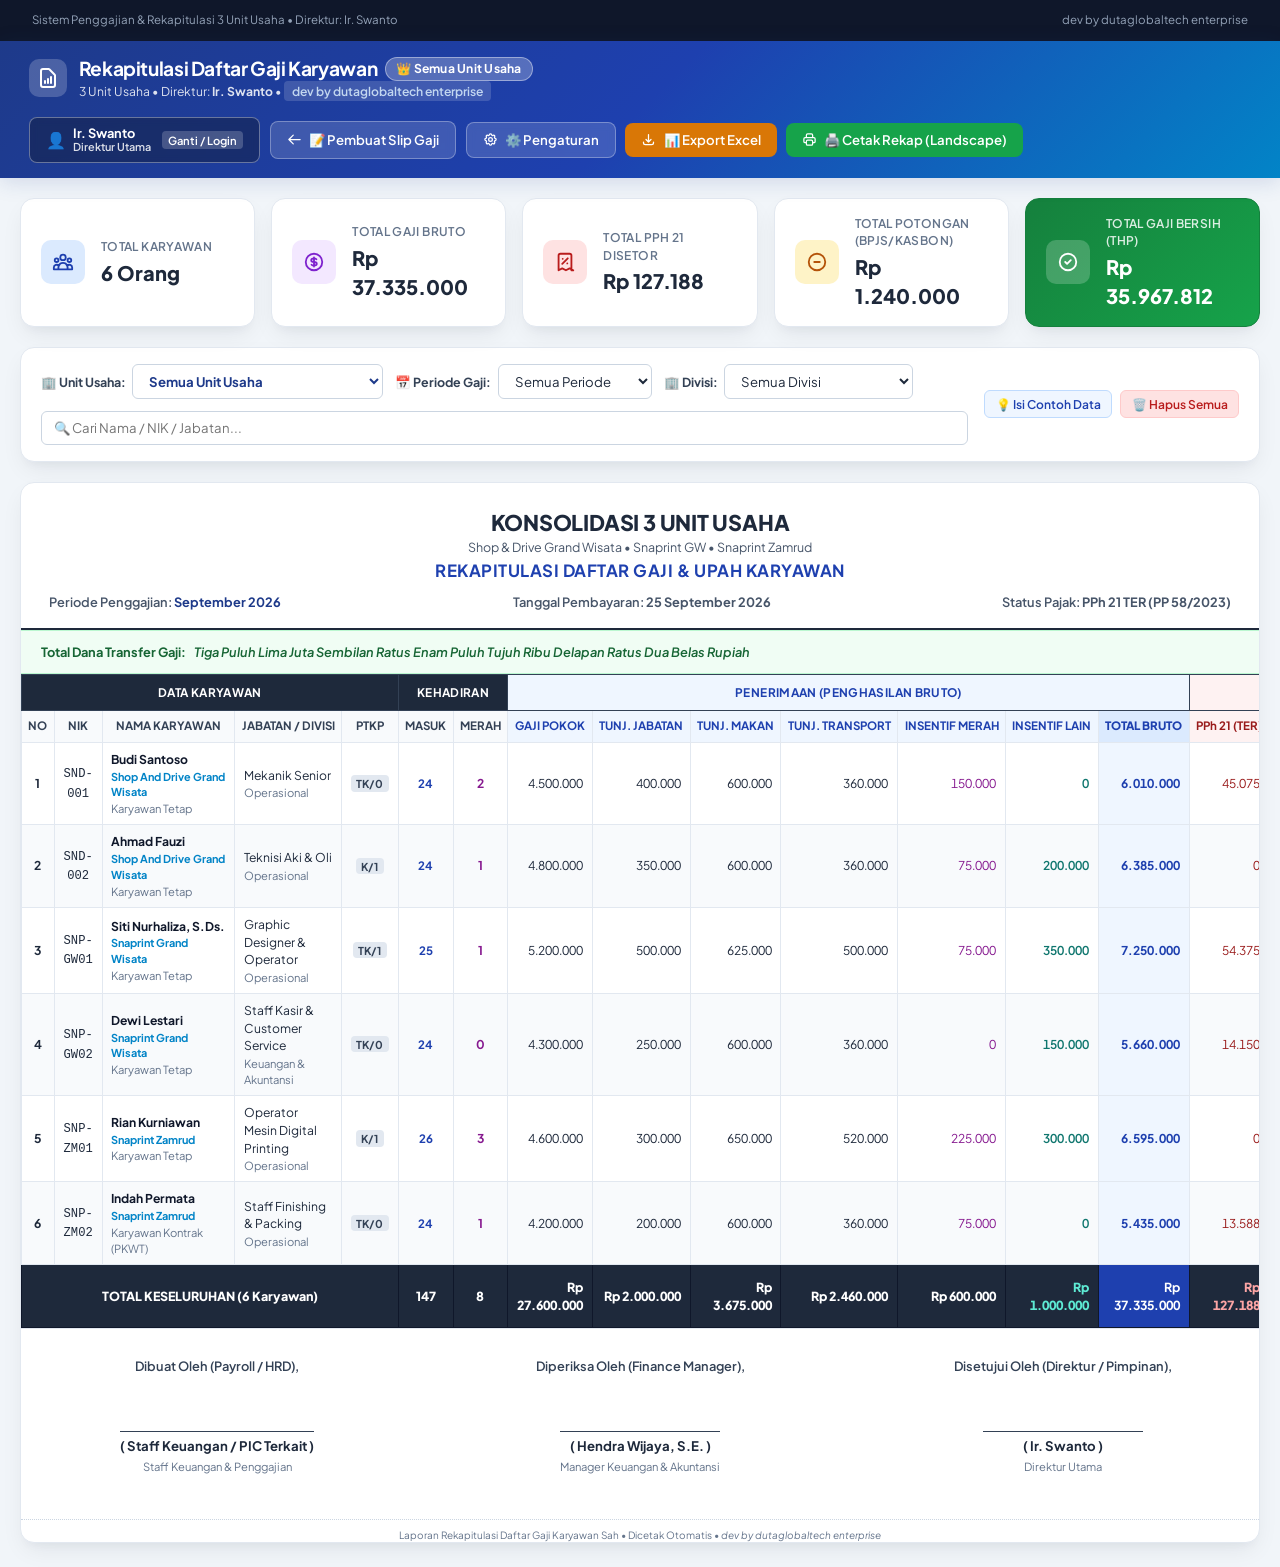
==== commit 7057451a: "fix: restrict Adis Setiawan exclusively to Shop And Drive Grand Wisata" ====
--- a/rekap_gaji.html
+++ b/rekap_gaji.html
@@ -2080,11 +2080,11 @@
         const sample = filtered[0];
         document.getElementById('reportCompanyName').innerText = unitFilter === 'ALL' ? "KONSOLIDASI 3 UNIT USAHA" : (sample.companyName || "PT. MAJU BERSAMA SUKSES");
         document.getElementById('reportCompanyAddress').innerText = unitFilter === 'ALL' ? "Shop & Drive Grand Wisata • Snaprint GW • Snaprint Zamrud" : (sample.companyAddress || "Bekasi");
-        document.getElementById('sigDibuat').innerText = `( ${sample.picName || 'Adis Setiawan'} )`;
+        document.getElementById('sigDibuat').innerText = unitFilter === 'ALL' ? "( Staff Keuangan / PIC Terkait )" : `( ${sample.picName || 'Staff Payroll'} )`;
       } else {
         document.getElementById('reportCompanyName').innerText = "KONSOLIDASI 3 UNIT USAHA";
         document.getElementById('reportCompanyAddress').innerText = "Shop & Drive Grand Wisata • Snaprint GW • Snaprint Zamrud";
-        document.getElementById('sigDibuat').innerText = "( Adis Setiawan )";
+        document.getElementById('sigDibuat').innerText = "( Staff Keuangan / PIC Terkait )";
       }
 
       if (filtered.length > 0) {
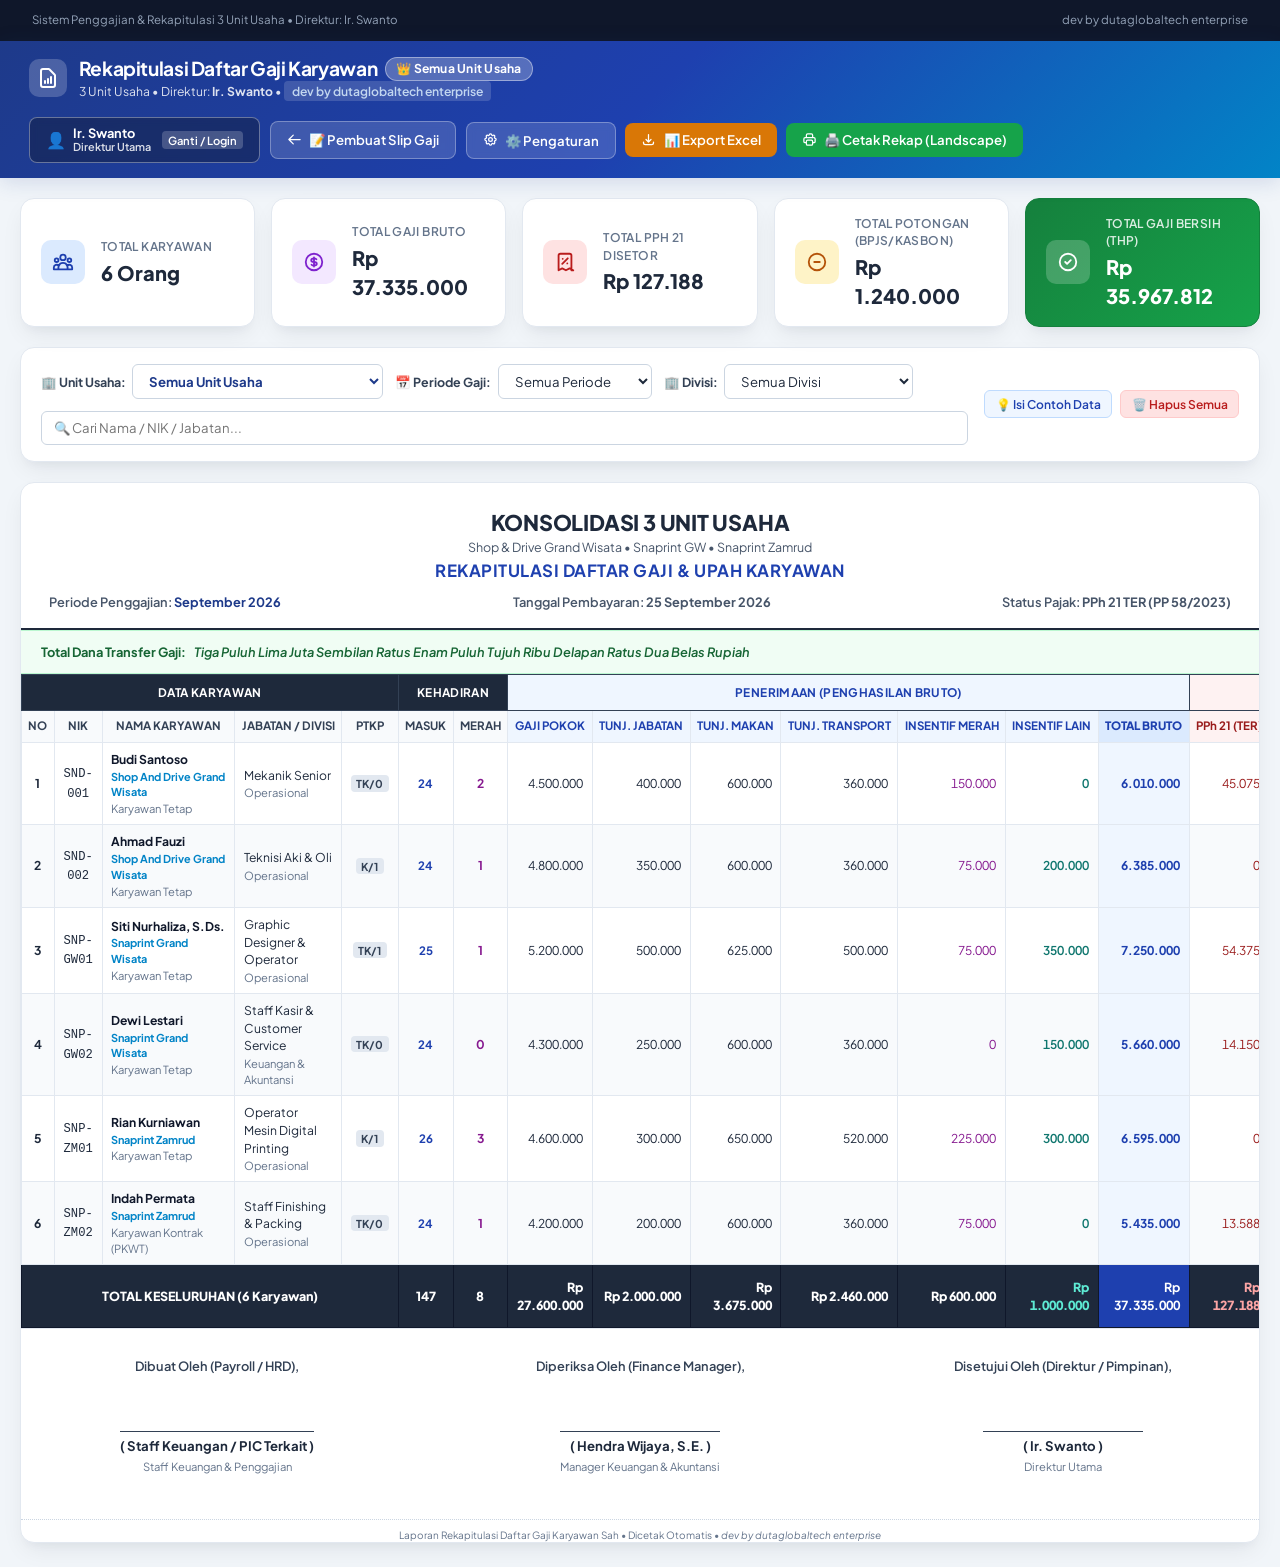
==== commit e4b35eb5: "fix: sanitize and clear Adis Setiawan name across all units except Shop And Drive" ====
--- a/rekap_gaji.html
+++ b/rekap_gaji.html
@@ -2071,20 +2071,33 @@
       });
 
       // Update Formal Meta Header & Signatures based on selected Unit
+      const cfg = getSettings();
+      let checkerName = (cfg.signerName || 'Hendra Wijaya, S.E.').trim();
+
+      // Aturan Khusus: Nama Adis Setiawan Dikosongkan di setiap Unit Usaha, KECUALI Unit Shop And Drive
+      if (unitFilter !== 'shop_and_drive_gw') {
+        if (/adis/i.test(checkerName) || /setiawan/i.test(checkerName)) {
+          checkerName = '';
+        }
+      }
+
       if (unitFilter !== 'ALL' && BUSINESS_UNITS[unitFilter]) {
         const u = BUSINESS_UNITS[unitFilter];
         document.getElementById('reportCompanyName').innerText = u.name;
         document.getElementById('reportCompanyAddress').innerText = u.address;
         document.getElementById('sigDibuat').innerText = `( ${u.picName} )`;
+        document.getElementById('sigDiperiksa').innerText = checkerName ? `( ${checkerName} )` : '(                                        )';
       } else if (filtered.length > 0 && filtered[0].companyName) {
         const sample = filtered[0];
         document.getElementById('reportCompanyName').innerText = unitFilter === 'ALL' ? "KONSOLIDASI 3 UNIT USAHA" : (sample.companyName || "PT. MAJU BERSAMA SUKSES");
         document.getElementById('reportCompanyAddress').innerText = unitFilter === 'ALL' ? "Shop & Drive Grand Wisata • Snaprint GW • Snaprint Zamrud" : (sample.companyAddress || "Bekasi");
         document.getElementById('sigDibuat').innerText = unitFilter === 'ALL' ? "( Staff Keuangan / PIC Terkait )" : `( ${sample.picName || 'Staff Payroll'} )`;
+        document.getElementById('sigDiperiksa').innerText = checkerName ? `( ${checkerName} )` : '(                                        )';
       } else {
         document.getElementById('reportCompanyName').innerText = "KONSOLIDASI 3 UNIT USAHA";
         document.getElementById('reportCompanyAddress').innerText = "Shop & Drive Grand Wisata • Snaprint GW • Snaprint Zamrud";
         document.getElementById('sigDibuat').innerText = "( Staff Keuangan / PIC Terkait )";
+        document.getElementById('sigDiperiksa').innerText = checkerName ? `( ${checkerName} )` : '(                                        )';
       }
 
       if (filtered.length > 0) {
@@ -2761,7 +2774,13 @@
 
     function applySettingsToReport(cfg = null) {
       if (!cfg) cfg = getSettings();
-      if (document.getElementById('sigDiperiksa')) document.getElementById('sigDiperiksa').innerText = `( ${cfg.signerName || 'Hendra Wijaya, S.E.'} )`;
+      const filterUnitEl = document.getElementById('filterUnit');
+      const unitFilter = filterUnitEl ? filterUnitEl.value : 'ALL';
+      let checkerName = (cfg.signerName || 'Hendra Wijaya, S.E.').trim();
+      if (unitFilter !== 'shop_and_drive_gw' && (/adis/i.test(checkerName) || /setiawan/i.test(checkerName))) {
+        checkerName = '';
+      }
+      if (document.getElementById('sigDiperiksa')) document.getElementById('sigDiperiksa').innerText = checkerName ? `( ${checkerName} )` : '(                                        )';
       if (document.getElementById('sigDisetujui')) document.getElementById('sigDisetujui').innerText = `( ${cfg.directorName || 'Ir. Swanto'} )`;
     }
 
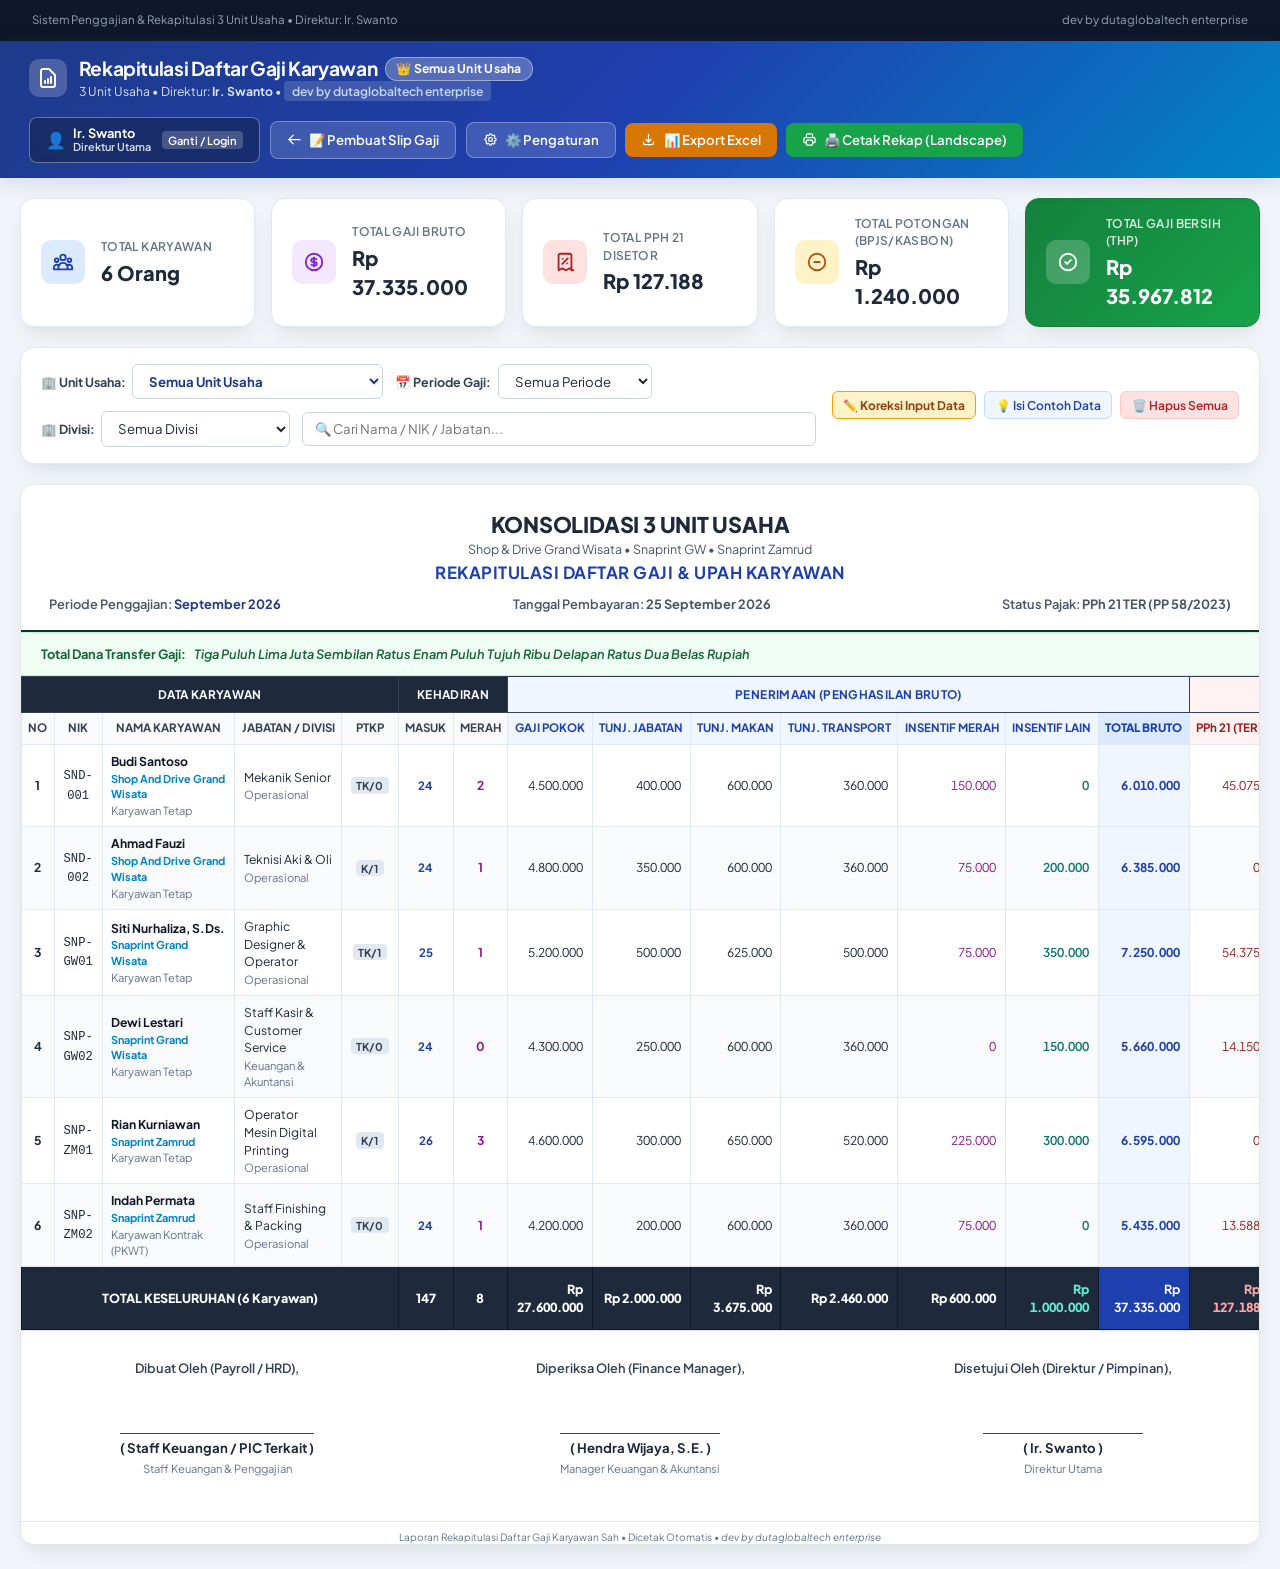
==== commit 6965957e: "feat: add Edit and Input Correction feature for Director account" ====
--- a/rekap_gaji.html
+++ b/rekap_gaji.html
@@ -1296,7 +1296,10 @@
         </div>
       </div>
 
-      <div style="display: flex; gap: 0.5rem;">
+      <div style="display: flex; gap: 0.5rem; flex-wrap: wrap;">
+        <button class="btn btn-sm" style="background: #fef3c7; color: #92400e; border: 1.5px solid #f59e0b; font-weight: 700;" onclick="openDirectorQuickEditPicker()" title="Pilih &amp; Koreksi Kesalahan Input Data Karyawan (Khusus Direktur)">
+          ✏️ Koreksi Input Data
+        </button>
         <button class="btn btn-sm btn-edit-sm" onclick="loadSampleDataIfEmpty()" title="Isi data contoh jika database masih kosong">
           💡 Isi Contoh Data
         </button>
@@ -1565,6 +1568,207 @@
     </div>
   </div>
 
+  <!-- Modal Edit / Koreksi Kesalahan Input Gaji (Khusus Akun Direktur) -->
+  <div class="modal-backdrop no-print" id="editRecordModal" onclick="closeModalOnBackdrop(event)" style="z-index: 180;">
+    <div class="modal-content" style="max-width: 900px; border-top: 5px solid #d97706;">
+      <div class="modal-header" style="background: linear-gradient(135deg, #b45309 0%, #78350f 100%);">
+        <h3>
+          <svg width="22" height="22" fill="none" viewBox="0 0 24 24" stroke="currentColor"><path stroke-linecap="round" stroke-linejoin="round" stroke-width="2" d="M11 5H6a2 2 0 00-2 2v11a2 2 0 002 2h11a2 2 0 002-2v-5m-1.414-9.414a2 2 0 112.828 2.828L11.828 15H9v-2.828l8.586-8.586z"/></svg>
+          ✏️ Koreksi &amp; Perbaiki Kesalahan Input Data Gaji
+        </h3>
+        <button onclick="closeEditRecordModal()" style="background: transparent; border: none; color: white; cursor: pointer; font-size: 1.5rem; line-height: 1;">&times;</button>
+      </div>
+
+      <div class="modal-body" style="max-height: 75vh; overflow-y: auto;">
+        <!-- Header Note -->
+        <div style="background: #fef3c7; border: 1.5px solid #f59e0b; border-radius: 8px; padding: 0.75rem 1rem; margin-bottom: 1.25rem; display: flex; align-items: center; justify-content: space-between; flex-wrap: wrap; gap: 0.5rem;">
+          <div style="font-size: 0.82rem; color: #92400e; font-weight: 700;">
+            👑 Otorisasi Direktur Utama (Ir. Swanto) &bull; Mode Koreksi Data Database
+          </div>
+          <span id="editBadgeRecordId" style="font-size: 0.72rem; background: #fffbeb; color: #b45309; padding: 2px 8px; border-radius: 4px; font-weight: 800; border: 1px solid #fde68a;">
+            ID: -
+          </span>
+        </div>
+
+        <input type="hidden" id="editRecordId">
+
+        <!-- Section 1: Unit Usaha & Periode -->
+        <div style="background: #f8fafc; border: 1px solid #e2e8f0; border-radius: 8px; padding: 1rem; margin-bottom: 1rem;">
+          <div style="font-size: 0.85rem; font-weight: 800; color: #1e3a8a; margin-bottom: 0.75rem; border-bottom: 1px solid #cbd5e1; padding-bottom: 0.35rem;">
+            🏢 1. Unit Usaha &amp; Periode Penggajian
+          </div>
+          <div style="display: grid; grid-template-columns: repeat(auto-fit, minmax(220px, 1fr)); gap: 0.75rem;">
+            <div class="form-group">
+              <label for="editUnitId" style="font-size: 0.8rem; font-weight: 700; color: #334155;">Pilih Unit Usaha</label>
+              <select id="editUnitId" style="width: 100%; padding: 0.45rem 0.65rem; border: 1px solid #cbd5e1; border-radius: 6px; font-size: 0.85rem;" onchange="onEditUnitChange(this.value)">
+                <option value="shop_and_drive_gw">🚗 Shop And Drive Grand Wisata (PIC: Adis Setiawan)</option>
+                <option value="snaprint_gw">🖨️ Snaprint Grand Wisata (PIC: Eki Dwi Saputra)</option>
+                <option value="snaprint_zamrud">🏢 Snaprint Zamrud (PIC: M. Rengga Swana Herlambang)</option>
+              </select>
+            </div>
+            <div class="form-group">
+              <label for="editPayPeriod" style="font-size: 0.8rem; font-weight: 700; color: #334155;">Periode Gaji (Bulan &amp; Tahun)</label>
+              <input type="text" id="editPayPeriod" style="width: 100%; padding: 0.45rem 0.65rem; border: 1px solid #cbd5e1; border-radius: 6px; font-size: 0.85rem;" placeholder="September 2026">
+            </div>
+            <div class="form-group">
+              <label for="editPayDate" style="font-size: 0.8rem; font-weight: 700; color: #334155;">Tanggal Pembayaran</label>
+              <input type="text" id="editPayDate" style="width: 100%; padding: 0.45rem 0.65rem; border: 1px solid #cbd5e1; border-radius: 6px; font-size: 0.85rem;" placeholder="25 September 2026">
+            </div>
+          </div>
+        </div>
+
+        <!-- Section 2: Identitas Karyawan -->
+        <div style="background: #f8fafc; border: 1px solid #e2e8f0; border-radius: 8px; padding: 1rem; margin-bottom: 1rem;">
+          <div style="font-size: 0.85rem; font-weight: 800; color: #1e3a8a; margin-bottom: 0.75rem; border-bottom: 1px solid #cbd5e1; padding-bottom: 0.35rem;">
+            👤 2. Identitas &amp; Status Karyawan
+          </div>
+          <div style="display: grid; grid-template-columns: repeat(auto-fit, minmax(180px, 1fr)); gap: 0.75rem;">
+            <div class="form-group">
+              <label for="editEmpName" style="font-size: 0.8rem; font-weight: 700; color: #334155;">Nama Lengkap Karyawan</label>
+              <input type="text" id="editEmpName" style="width: 100%; padding: 0.45rem 0.65rem; border: 1px solid #cbd5e1; border-radius: 6px; font-size: 0.85rem; font-weight: 700; color: #1e3a8a;">
+            </div>
+            <div class="form-group">
+              <label for="editEmpId" style="font-size: 0.8rem; font-weight: 700; color: #334155;">NIK / ID Karyawan</label>
+              <input type="text" id="editEmpId" style="width: 100%; padding: 0.45rem 0.65rem; border: 1px solid #cbd5e1; border-radius: 6px; font-size: 0.85rem;">
+            </div>
+            <div class="form-group">
+              <label for="editEmpJabatan" style="font-size: 0.8rem; font-weight: 700; color: #334155;">Jabatan</label>
+              <input type="text" id="editEmpJabatan" style="width: 100%; padding: 0.45rem 0.65rem; border: 1px solid #cbd5e1; border-radius: 6px; font-size: 0.85rem;">
+            </div>
+            <div class="form-group">
+              <label for="editEmpDivisi" style="font-size: 0.8rem; font-weight: 700; color: #334155;">Divisi</label>
+              <input type="text" id="editEmpDivisi" style="width: 100%; padding: 0.45rem 0.65rem; border: 1px solid #cbd5e1; border-radius: 6px; font-size: 0.85rem;">
+            </div>
+            <div class="form-group">
+              <label for="editEmpStatus" style="font-size: 0.8rem; font-weight: 700; color: #334155;">Status Karyawan</label>
+              <input type="text" id="editEmpStatus" style="width: 100%; padding: 0.45rem 0.65rem; border: 1px solid #cbd5e1; border-radius: 6px; font-size: 0.85rem;">
+            </div>
+            <div class="form-group">
+              <label for="editEmpPtkp" style="font-size: 0.8rem; font-weight: 700; color: #334155;">Status PTKP (PPh 21 TER)</label>
+              <select id="editEmpPtkp" style="width: 100%; padding: 0.45rem 0.65rem; border: 1px solid #cbd5e1; border-radius: 6px; font-size: 0.85rem;" onchange="calcEditTotals()">
+                <option value="TK/0">TK/0 (Rp 54 Jt - Kat A)</option>
+                <option value="TK/1">TK/1 (Rp 58.5 Jt - Kat A)</option>
+                <option value="TK/2">TK/2 (Rp 63 Jt - Kat B)</option>
+                <option value="TK/3">TK/3 (Rp 67.5 Jt - Kat B)</option>
+                <option value="K/0">K/0 (Rp 58.5 Jt - Kat A)</option>
+                <option value="K/1">K/1 (Rp 63 Jt - Kat B)</option>
+                <option value="K/2">K/2 (Rp 67.5 Jt - Kat B)</option>
+                <option value="K/3">K/3 (Rp 72 Jt - Kat C)</option>
+              </select>
+            </div>
+            <div class="form-group">
+              <label for="editEmpNpwp" style="font-size: 0.8rem; font-weight: 700; color: #334155;">NPWP</label>
+              <input type="text" id="editEmpNpwp" style="width: 100%; padding: 0.45rem 0.65rem; border: 1px solid #cbd5e1; border-radius: 6px; font-size: 0.85rem;">
+            </div>
+            <div class="form-group">
+              <label for="editEmpRekening" style="font-size: 0.8rem; font-weight: 700; color: #334155;">No. Rekening &amp; Bank</label>
+              <input type="text" id="editEmpRekening" style="width: 100%; padding: 0.45rem 0.65rem; border: 1px solid #cbd5e1; border-radius: 6px; font-size: 0.85rem;">
+            </div>
+          </div>
+        </div>
+
+        <!-- Section 3: Kehadiran, Tarif & Penghasilan -->
+        <div style="background: #f8fafc; border: 1px solid #e2e8f0; border-radius: 8px; padding: 1rem; margin-bottom: 1rem;">
+          <div style="font-size: 0.85rem; font-weight: 800; color: #1e3a8a; margin-bottom: 0.75rem; border-bottom: 1px solid #cbd5e1; padding-bottom: 0.35rem;">
+            💵 3. Kehadiran &amp; Rincian Penghasilan
+          </div>
+          <div style="display: grid; grid-template-columns: repeat(auto-fit, minmax(170px, 1fr)); gap: 0.75rem;">
+            <div class="form-group">
+              <label for="editHariKerja" style="font-size: 0.8rem; font-weight: 700; color: #334155;">Hari Masuk Kerja</label>
+              <input type="number" id="editHariKerja" style="width: 100%; padding: 0.45rem 0.65rem; border: 1px solid #cbd5e1; border-radius: 6px; font-size: 0.85rem;" oninput="calcEditTotals()">
+            </div>
+            <div class="form-group">
+              <label for="editHariTanggalMerah" style="font-size: 0.8rem; font-weight: 700; color: #334155;">Hari Libur / Merah</label>
+              <input type="number" id="editHariTanggalMerah" style="width: 100%; padding: 0.45rem 0.65rem; border: 1px solid #cbd5e1; border-radius: 6px; font-size: 0.85rem;" oninput="calcEditTotals()">
+            </div>
+            <div class="form-group">
+              <label for="editRateMakan" style="font-size: 0.8rem; font-weight: 700; color: #334155;">Tarif Makan / Hari</label>
+              <input type="text" id="editRateMakan" style="width: 100%; padding: 0.45rem 0.65rem; border: 1px solid #cbd5e1; border-radius: 6px; font-size: 0.85rem;" oninput="formatAndCalcEdit(this)">
+            </div>
+            <div class="form-group">
+              <label for="editRateTransport" style="font-size: 0.8rem; font-weight: 700; color: #334155;">Tarif Transport / Hari</label>
+              <input type="text" id="editRateTransport" style="width: 100%; padding: 0.45rem 0.65rem; border: 1px solid #cbd5e1; border-radius: 6px; font-size: 0.85rem;" oninput="formatAndCalcEdit(this)">
+            </div>
+            <div class="form-group">
+              <label for="editGajiPokok" style="font-size: 0.8rem; font-weight: 700; color: #334155;">Gaji Pokok</label>
+              <input type="text" id="editGajiPokok" style="width: 100%; padding: 0.45rem 0.65rem; border: 1px solid #cbd5e1; border-radius: 6px; font-size: 0.85rem; font-weight: 700; color: #1e3a8a;" oninput="formatAndCalcEdit(this)">
+            </div>
+            <div class="form-group">
+              <label for="editTunjanganJabatan" style="font-size: 0.8rem; font-weight: 700; color: #334155;">Tunjangan Jabatan</label>
+              <input type="text" id="editTunjanganJabatan" style="width: 100%; padding: 0.45rem 0.65rem; border: 1px solid #cbd5e1; border-radius: 6px; font-size: 0.85rem;" oninput="formatAndCalcEdit(this)">
+            </div>
+            <div class="form-group">
+              <label for="editInsentifLain" style="font-size: 0.8rem; font-weight: 700; color: #334155;">Insentif Lain-lain</label>
+              <input type="text" id="editInsentifLain" style="width: 100%; padding: 0.45rem 0.65rem; border: 1px solid #cbd5e1; border-radius: 6px; font-size: 0.85rem;" oninput="formatAndCalcEdit(this)">
+            </div>
+            <div class="form-group">
+              <label for="editKetInsentifLain" style="font-size: 0.8rem; font-weight: 700; color: #334155;">Ket. Insentif</label>
+              <input type="text" id="editKetInsentifLain" style="width: 100%; padding: 0.45rem 0.65rem; border: 1px solid #cbd5e1; border-radius: 6px; font-size: 0.85rem;">
+            </div>
+          </div>
+        </div>
+
+        <!-- Section 4: Potongan-Potongan -->
+        <div style="background: #f8fafc; border: 1px solid #e2e8f0; border-radius: 8px; padding: 1rem; margin-bottom: 1rem;">
+          <div style="font-size: 0.85rem; font-weight: 800; color: #991b1b; margin-bottom: 0.75rem; border-bottom: 1px solid #cbd5e1; padding-bottom: 0.35rem;">
+            📉 4. Rincian Potongan Gaji
+          </div>
+          <div style="display: grid; grid-template-columns: repeat(auto-fit, minmax(170px, 1fr)); gap: 0.75rem;">
+            <div class="form-group">
+              <label for="editPph21Mode" style="font-size: 0.8rem; font-weight: 700; color: #334155;">Mode PPh 21</label>
+              <select id="editPph21Mode" style="width: 100%; padding: 0.45rem 0.65rem; border: 1px solid #cbd5e1; border-radius: 6px; font-size: 0.85rem;" onchange="toggleEditPph21Mode()">
+                <option value="auto">Auto (TER 2024)</option>
+                <option value="manual">Manual Input</option>
+                <option value="none">Bebas Pajak (Rp 0)</option>
+              </select>
+            </div>
+            <div class="form-group">
+              <label for="editPotonganPph21" style="font-size: 0.8rem; font-weight: 700; color: #991b1b;">Potongan PPh 21</label>
+              <input type="text" id="editPotonganPph21" style="width: 100%; padding: 0.45rem 0.65rem; border: 1px solid #cbd5e1; border-radius: 6px; font-size: 0.85rem; font-weight: 700; color: #991b1b;" oninput="formatAndCalcEdit(this)">
+            </div>
+            <div class="form-group">
+              <label for="editIuranBpjs" style="font-size: 0.8rem; font-weight: 700; color: #334155;">Iuran BPJS</label>
+              <input type="text" id="editIuranBpjs" style="width: 100%; padding: 0.45rem 0.65rem; border: 1px solid #cbd5e1; border-radius: 6px; font-size: 0.85rem;" oninput="formatAndCalcEdit(this)">
+            </div>
+            <div class="form-group">
+              <label for="editCicilanPinjaman" style="font-size: 0.8rem; font-weight: 700; color: #334155;">Cicilan Kasbon / Pinjaman</label>
+              <input type="text" id="editCicilanPinjaman" style="width: 100%; padding: 0.45rem 0.65rem; border: 1px solid #cbd5e1; border-radius: 6px; font-size: 0.85rem;" oninput="formatAndCalcEdit(this)">
+            </div>
+            <div class="form-group">
+              <label for="editPotonganLain" style="font-size: 0.8rem; font-weight: 700; color: #334155;">Potongan Lain-lain</label>
+              <input type="text" id="editPotonganLain" style="width: 100%; padding: 0.45rem 0.65rem; border: 1px solid #cbd5e1; border-radius: 6px; font-size: 0.85rem;" oninput="formatAndCalcEdit(this)">
+            </div>
+          </div>
+        </div>
+
+        <!-- Section 5: Live Summary Box -->
+        <div style="background: linear-gradient(135deg, #1e3a8a 0%, #0f172a 100%); color: white; border-radius: 10px; padding: 1.15rem; display: grid; grid-template-columns: repeat(auto-fit, minmax(160px, 1fr)); gap: 1rem; text-align: center; box-shadow: 0 4px 6px -1px rgba(0,0,0,0.1);">
+          <div>
+            <div style="font-size: 0.75rem; color: #93c5fd; font-weight: 600; text-transform: uppercase;">Total Penghasilan Bruto</div>
+            <strong id="editPreviewBruto" style="font-size: 1.15rem; color: #67e8f9; font-weight: 800;">Rp 0</strong>
+          </div>
+          <div>
+            <div style="font-size: 0.75rem; color: #fca5a5; font-weight: 600; text-transform: uppercase;">Total Potongan</div>
+            <strong id="editPreviewPotongan" style="font-size: 1.15rem; color: #f87171; font-weight: 800;">Rp 0</strong>
+          </div>
+          <div>
+            <div style="font-size: 0.75rem; color: #86efac; font-weight: 600; text-transform: uppercase;">Gaji Bersih / THP</div>
+            <strong id="editPreviewTHP" style="font-size: 1.25rem; color: #4ade80; font-weight: 900;">Rp 0</strong>
+          </div>
+        </div>
+      </div>
+
+      <div style="padding: 1rem 1.5rem; background: #f1f5f9; border-top: 1px solid #e2e8f0; display: flex; justify-content: space-between; align-items: center; flex-wrap: wrap; gap: 0.5rem;">
+        <span style="font-size: 0.75rem; color: #64748b;">Koreksi Langsung Database &bull; <em>dev by dutaglobaltech enterprise</em></span>
+        <div style="display: flex; gap: 0.6rem;">
+          <button type="button" class="btn btn-secondary" onclick="closeEditRecordModal()">Tutup</button>
+          <button type="button" class="btn btn-primary" onclick="openCurrentEditInSlipForm()" style="background: #2563eb;">📝 Buka di Pembuat Slip</button>
+          <button type="button" class="btn btn-save" onclick="saveEditRecord()" style="background: #d97706; border-color: #b45309;">💾 Simpan Koreksi Data</button>
+        </div>
+      </div>
+    </div>
+  </div>
+
   <!-- Modal Note: Akses Izin Direktur Ditolak -->
   <div class="modal-backdrop no-print" id="directorAuthNoteModal" style="z-index: 200;">
     <div class="modal-content" style="max-width: 500px; border-top: 6px solid #dc2626; text-align: center; box-shadow: 0 25px 50px -12px rgba(220, 38, 38, 0.35); border-radius: 12px; overflow: hidden;">
@@ -2206,7 +2410,8 @@
             <td class="col-right col-bold" style="background: #f0fdf4; color: #15803d; font-size: 0.8rem;">${formatRupiah(thp)}</td>
             <td style="font-size: 0.72rem; white-space: nowrap;">${r.empRekening || '-'}</td>
             <td class="col-center no-print col-action" style="white-space: nowrap;">
-              <a href="index.html?loadId=${r.id}" class="btn btn-sm btn-edit-sm" style="padding: 0.25rem 0.5rem; font-size: 0.72rem;" title="Buka / Edit di Formulir Slip Gaji">👁️ Buka</a>
+              <button class="btn btn-sm" style="padding: 0.25rem 0.5rem; font-size: 0.72rem; background: #fef3c7; color: #92400e; border: 1px solid #fcd34d; font-weight: 700;" onclick="openEditRecordModal('${r.id}')" title="Koreksi &amp; Perbaiki Kesalahan Input Data Karyawan (Khusus Direktur)">✏️ Edit</button>
+              <a href="index.html?loadId=${r.id}" class="btn btn-sm btn-edit-sm" style="padding: 0.25rem 0.5rem; font-size: 0.72rem;" title="Buka / Edit di Formulir Slip Gaji">👁️ Slip</a>
               <a href="index.html?loadId=${r.id}&print=1" class="btn btn-sm btn-success" style="padding: 0.25rem 0.5rem; font-size: 0.72rem;" title="Cetak Slip Gaji Karyawan Ini Langsung">🖨️ Cetak</a>
               <button class="btn btn-sm btn-danger-sm" style="padding: 0.25rem 0.5rem; font-size: 0.72rem;" onclick="deleteRecord('${r.id}', '${r.empName}')" title="Hapus dari Database">🗑️</button>
             </td>
@@ -2263,6 +2468,310 @@
         saveDatabaseRecords(records);
         populatePeriodOptions();
         renderPayrollReport();
+      }
+    }
+
+    // =========================================================================
+    // FITUR KOREKSI & PERBAIKAN INPUT DATA (AKUN DIREKTUR: IR. SWANTO)
+    // =========================================================================
+    const TER_A_EDIT = [
+      { max: 5400000, rate: 0.00 }, { max: 5650000, rate: 0.0025 }, { max: 5950000, rate: 0.005 },
+      { max: 6300000, rate: 0.0075 }, { max: 6750000, rate: 0.01 }, { max: 7500000, rate: 0.0125 },
+      { max: 8550000, rate: 0.015 }, { max: 9650000, rate: 0.0175 }, { max: 10050000, rate: 0.02 },
+      { max: 10350000, rate: 0.03 }, { max: 10700000, rate: 0.04 }, { max: 11050000, rate: 0.05 },
+      { max: 11600000, rate: 0.06 }, { max: 12500000, rate: 0.07 }, { max: 13750000, rate: 0.08 },
+      { max: 15100000, rate: 0.09 }, { max: 16950000, rate: 0.10 }, { max: 19750000, rate: 0.11 },
+      { max: 24150000, rate: 0.12 }, { max: 26450000, rate: 0.13 }, { max: 28000000, rate: 0.14 },
+      { max: 30050000, rate: 0.15 }, { max: 32400000, rate: 0.16 }, { max: 35400000, rate: 0.17 },
+      { max: 39100000, rate: 0.18 }, { max: 43850000, rate: 0.19 }, { max: 47800000, rate: 0.20 },
+      { max: 51400000, rate: 0.21 }, { max: 56300000, rate: 0.22 }, { max: 62200000, rate: 0.23 },
+      { max: 68600000, rate: 0.24 }, { max: 77500000, rate: 0.25 }, { max: 89000000, rate: 0.26 },
+      { max: 103000000, rate: 0.27 }, { max: 125000000, rate: 0.28 }, { max: 157000000, rate: 0.29 },
+      { max: 206000000, rate: 0.30 }, { max: 337000000, rate: 0.31 }, { max: 454000000, rate: 0.32 },
+      { max: 1414000000, rate: 0.33 }, { max: Infinity, rate: 0.34 }
+    ];
+
+    const TER_B_EDIT = [
+      { max: 6200000, rate: 0.00 }, { max: 6500000, rate: 0.0025 }, { max: 6850000, rate: 0.005 },
+      { max: 7300000, rate: 0.0075 }, { max: 9200000, rate: 0.01 }, { max: 10750000, rate: 0.015 },
+      { max: 11250000, rate: 0.02 }, { max: 11600000, rate: 0.03 }, { max: 12600000, rate: 0.04 },
+      { max: 13600000, rate: 0.05 }, { max: 14950000, rate: 0.06 }, { max: 16400000, rate: 0.07 },
+      { max: 18450000, rate: 0.08 }, { max: 21850000, rate: 0.09 }, { max: 26000000, rate: 0.10 },
+      { max: 27700000, rate: 0.11 }, { max: 29350000, rate: 0.12 }, { max: 31450000, rate: 0.13 },
+      { max: 33950000, rate: 0.14 }, { max: 37100000, rate: 0.15 }, { max: 41100000, rate: 0.16 },
+      { max: 45800000, rate: 0.17 }, { max: 49500000, rate: 0.18 }, { max: 53800000, rate: 0.19 },
+      { max: 58500000, rate: 0.20 }, { max: 64000000, rate: 0.21 }, { max: 71000000, rate: 0.22 },
+      { max: 80000000, rate: 0.23 }, { max: 93000000, rate: 0.24 }, { max: 109000000, rate: 0.25 },
+      { max: 129000000, rate: 0.26 }, { max: 162000000, rate: 0.27 }, { max: 211000000, rate: 0.28 },
+      { max: 342000000, rate: 0.29 }, { max: 459000000, rate: 0.30 }, { max: 1419000000, rate: 0.31 },
+      { max: Infinity, rate: 0.34 }
+    ];
+
+    const TER_C_EDIT = [
+      { max: 6600000, rate: 0.00 }, { max: 6950000, rate: 0.0025 }, { max: 7350000, rate: 0.005 },
+      { max: 7800000, rate: 0.0075 }, { max: 8850000, rate: 0.01 }, { max: 9800000, rate: 0.0125 },
+      { max: 10950000, rate: 0.015 }, { max: 11200000, rate: 0.0175 }, { max: 12050000, rate: 0.02 },
+      { max: 12950000, rate: 0.03 }, { max: 14150000, rate: 0.04 }, { max: 15550000, rate: 0.05 },
+      { max: 17050000, rate: 0.06 }, { max: 19500000, rate: 0.07 }, { max: 22700000, rate: 0.08 },
+      { max: 26600000, rate: 0.09 }, { max: 28100000, rate: 0.10 }, { max: 30100000, rate: 0.11 },
+      { max: 32600000, rate: 0.12 }, { max: 35400000, rate: 0.13 }, { max: 38900000, rate: 0.14 },
+      { max: 43000000, rate: 0.15 }, { max: 47400000, rate: 0.16 }, { max: 51200000, rate: 0.17 },
+      { max: 55800000, rate: 0.18 }, { max: 60400000, rate: 0.19 }, { max: 66700000, rate: 0.20 },
+      { max: 74500000, rate: 0.21 }, { max: 83200000, rate: 0.22 }, { max: 95600000, rate: 0.23 },
+      { max: 110000000, rate: 0.24 }, { max: 134000000, rate: 0.25 }, { max: 169000000, rate: 0.26 },
+      { max: 220000000, rate: 0.27 }, { max: 405000000, rate: 0.28 }, { max: 515000000, rate: 0.29 },
+      { max: 740000000, rate: 0.30 }, { max: 1410000000, rate: 0.31 }, { max: Infinity, rate: 0.34 }
+    ];
+
+    function getPtkpCategory(ptkpStatus) {
+      if (['TK/0', 'TK/1', 'K/0'].includes(ptkpStatus)) return 'A';
+      if (['TK/2', 'TK/3', 'K/1', 'K/2'].includes(ptkpStatus)) return 'B';
+      if (['K/3'].includes(ptkpStatus)) return 'C';
+      return 'A';
+    }
+
+    function calculateEditPph21(bruto, ptkpStatus) {
+      const cat = getPtkpCategory(ptkpStatus);
+      let table = TER_A_EDIT;
+      if (cat === 'B') table = TER_B_EDIT;
+      if (cat === 'C') table = TER_C_EDIT;
+      const bracket = table.find(b => bruto <= b.max);
+      const rate = bracket ? bracket.rate : 0;
+      return Math.round(bruto * rate);
+    }
+
+    function openDirectorQuickEditPicker() {
+      if (!verifyDirectorPermission()) return;
+      const records = getDatabaseRecords();
+      if (records.length === 0) {
+        alert("Database slip gaji masih kosong. Silakan isi data contoh atau input data terlebih dahulu.");
+        return;
+      }
+      openEditRecordModal(records[0].id);
+    }
+
+    function openEditRecordModal(recordId) {
+      if (!verifyDirectorPermission()) return;
+
+      const records = getDatabaseRecords();
+      const rec = records.find(r => r.id === recordId);
+      if (!rec) {
+        alert("Data karyawan tidak ditemukan di database!");
+        return;
+      }
+
+      document.getElementById('editRecordId').value = rec.id;
+      document.getElementById('editBadgeRecordId').innerText = `ID: ${rec.id}`;
+
+      // Section 1
+      const unitKey = rec.unitId || (rec.unitUsaha && rec.unitUsaha.toLowerCase().includes('snaprint') ? (rec.unitUsaha.toLowerCase().includes('zamrud') ? 'snaprint_zamrud' : 'snaprint_gw') : 'shop_and_drive_gw');
+      document.getElementById('editUnitId').value = unitKey;
+      document.getElementById('editPayPeriod').value = rec.payPeriod || 'September 2026';
+      document.getElementById('editPayDate').value = rec.payDate || '25 September 2026';
+
+      // Section 2
+      document.getElementById('editEmpName').value = rec.empName || '';
+      document.getElementById('editEmpId').value = rec.empId || '';
+      document.getElementById('editEmpJabatan').value = rec.empJabatan || '';
+      document.getElementById('editEmpDivisi').value = rec.empDivisi || 'Operasional';
+      document.getElementById('editEmpStatus').value = rec.empStatus || 'Karyawan Tetap';
+      document.getElementById('editEmpPtkp').value = rec.empPtkp || 'TK/0';
+      document.getElementById('editEmpNpwp').value = rec.empNpwp || '';
+      document.getElementById('editEmpRekening').value = rec.empRekening || '';
+
+      // Section 3
+      document.getElementById('editHariKerja').value = rec.hariKerja !== undefined ? rec.hariKerja : 24;
+      document.getElementById('editHariTanggalMerah').value = rec.hariTanggalMerah || 0;
+      document.getElementById('editRateMakan').value = formatRupiah(rec.rateMakanPerHari || 25000);
+      document.getElementById('editRateTransport').value = formatRupiah(rec.rateTransportPerHari || 15000);
+      document.getElementById('editGajiPokok').value = formatRupiah(rec.gajiPokok || 0);
+      document.getElementById('editTunjanganJabatan').value = formatRupiah(rec.tunjanganJabatan || 0);
+      document.getElementById('editInsentifLain').value = formatRupiah(rec.insentifLain || 0);
+      document.getElementById('editKetInsentifLain').value = rec.ketInsentifLain || '';
+
+      // Section 4
+      const pphMode = rec.pph21Mode || (rec.potonganPph21 > 0 ? 'auto' : 'none');
+      document.getElementById('editPph21Mode').value = pphMode;
+      document.getElementById('editPotonganPph21').value = formatRupiah(rec.potonganPph21 || 0);
+      document.getElementById('editIuranBpjs').value = formatRupiah(rec.iuranBpjs || 0);
+      document.getElementById('editCicilanPinjaman').value = formatRupiah(rec.cicilanPinjaman || 0);
+      document.getElementById('editPotonganLain').value = formatRupiah(rec.potonganLain || 0);
+
+      toggleEditPph21Mode();
+      calcEditTotals();
+
+      document.getElementById('editRecordModal').classList.add('show');
+    }
+
+    function closeEditRecordModal() {
+      const modal = document.getElementById('editRecordModal');
+      if (modal) modal.classList.remove('show');
+    }
+
+    function onEditUnitChange(unitKey) {
+      calcEditTotals();
+    }
+
+    function toggleEditPph21Mode() {
+      const mode = document.getElementById('editPph21Mode').value;
+      const inputPph = document.getElementById('editPotonganPph21');
+      if (mode === 'auto') {
+        inputPph.readOnly = true;
+        inputPph.style.background = '#f8fafc';
+        calcEditTotals();
+      } else if (mode === 'manual') {
+        inputPph.readOnly = false;
+        inputPph.style.background = '#ffffff';
+        inputPph.focus();
+      } else {
+        inputPph.readOnly = true;
+        inputPph.value = '0';
+        inputPph.style.background = '#f8fafc';
+        calcEditTotals();
+      }
+    }
+
+    function formatAndCalcEdit(input) {
+      const cursor = input.selectionStart;
+      const prevLen = input.value.length;
+      const num = parseRupiah(input.value);
+      input.value = formatRupiah(num);
+      const newLen = input.value.length;
+      input.setSelectionRange(cursor + (newLen - prevLen), cursor + (newLen - prevLen));
+      calcEditTotals();
+    }
+
+    function calcEditTotals() {
+      const gp = parseRupiah(document.getElementById('editGajiPokok').value);
+      const tj = parseRupiah(document.getElementById('editTunjanganJabatan').value);
+      const hm = parseInt(document.getElementById('editHariKerja').value, 10) || 0;
+      const hrMerah = parseInt(document.getElementById('editHariTanggalMerah').value, 10) || 0;
+      const rm = parseRupiah(document.getElementById('editRateMakan').value);
+      const rt = parseRupiah(document.getElementById('editRateTransport').value);
+      const tm = hm * rm;
+      const tt = hm * rt;
+      const im = hrMerah * 75000;
+      const il = parseRupiah(document.getElementById('editInsentifLain').value);
+
+      const bruto = gp + tj + tm + tt + im + il;
+
+      const pphMode = document.getElementById('editPph21Mode').value;
+      let pph21 = 0;
+      if (pphMode === 'auto') {
+        const ptkp = document.getElementById('editEmpPtkp').value;
+        pph21 = calculateEditPph21(bruto, ptkp);
+        document.getElementById('editPotonganPph21').value = formatRupiah(pph21);
+      } else if (pphMode === 'manual') {
+        pph21 = parseRupiah(document.getElementById('editPotonganPph21').value);
+      } else {
+        pph21 = 0;
+      }
+
+      const bpjs = parseRupiah(document.getElementById('editIuranBpjs').value);
+      const cicilan = parseRupiah(document.getElementById('editCicilanPinjaman').value);
+      const potLain = parseRupiah(document.getElementById('editPotonganLain').value);
+
+      const totalPotongan = pph21 + bpjs + cicilan + potLain;
+      const thp = bruto - totalPotongan;
+
+      document.getElementById('editPreviewBruto').innerText = 'Rp ' + formatRupiah(bruto);
+      document.getElementById('editPreviewPotongan').innerText = 'Rp ' + formatRupiah(totalPotongan);
+      document.getElementById('editPreviewTHP').innerText = 'Rp ' + formatRupiah(thp);
+    }
+
+    function saveEditRecord() {
+      if (!verifyDirectorPermission()) return;
+
+      const recordId = document.getElementById('editRecordId').value;
+      const empName = document.getElementById('editEmpName').value.trim();
+      if (!empName) {
+        alert("Nama Karyawan wajib diisi!");
+        document.getElementById('editEmpName').focus();
+        return;
+      }
+
+      let records = getDatabaseRecords();
+      const idx = records.findIndex(r => r.id === recordId);
+      if (idx === -1) {
+        alert("Data yang akan diedit tidak ditemukan di database.");
+        return;
+      }
+
+      const unitKey = document.getElementById('editUnitId').value;
+      const unitInfo = BUSINESS_UNITS[unitKey] || BUSINESS_UNITS['shop_and_drive_gw'];
+
+      const gp = parseRupiah(document.getElementById('editGajiPokok').value);
+      const tj = parseRupiah(document.getElementById('editTunjanganJabatan').value);
+      const hm = parseInt(document.getElementById('editHariKerja').value, 10) || 0;
+      const hrMerah = parseInt(document.getElementById('editHariTanggalMerah').value, 10) || 0;
+      const rm = parseRupiah(document.getElementById('editRateMakan').value);
+      const rt = parseRupiah(document.getElementById('editRateTransport').value);
+      const tm = hm * rm;
+      const tt = hm * rt;
+      const im = hrMerah * 75000;
+      const il = parseRupiah(document.getElementById('editInsentifLain').value);
+      const ketIl = document.getElementById('editKetInsentifLain').value.trim();
+
+      const bruto = gp + tj + tm + tt + im + il;
+
+      const pphMode = document.getElementById('editPph21Mode').value;
+      const pph21 = parseRupiah(document.getElementById('editPotonganPph21').value);
+      const bpjs = parseRupiah(document.getElementById('editIuranBpjs').value);
+      const cicilan = parseRupiah(document.getElementById('editCicilanPinjaman').value);
+      const potLain = parseRupiah(document.getElementById('editPotonganLain').value);
+      const totalPotongan = pph21 + bpjs + cicilan + potLain;
+      const thp = bruto - totalPotongan;
+
+      records[idx] = {
+        ...records[idx],
+        unitId: unitKey,
+        unitUsaha: unitInfo.name,
+        picName: unitInfo.picName,
+        companyName: unitInfo.name,
+        companyAddress: unitInfo.address,
+        payPeriod: document.getElementById('editPayPeriod').value.trim() || 'September 2026',
+        payDate: document.getElementById('editPayDate').value.trim() || '25 September 2026',
+        empName: empName,
+        empId: document.getElementById('editEmpId').value.trim(),
+        empJabatan: document.getElementById('editEmpJabatan').value.trim(),
+        empDivisi: document.getElementById('editEmpDivisi').value.trim() || 'Operasional',
+        empStatus: document.getElementById('editEmpStatus').value.trim() || 'Karyawan Tetap',
+        empPtkp: document.getElementById('editEmpPtkp').value,
+        empNpwp: document.getElementById('editEmpNpwp').value.trim(),
+        empRekening: document.getElementById('editEmpRekening').value.trim(),
+        hariKerja: hm,
+        hariTanggalMerah: hrMerah,
+        rateMakanPerHari: rm,
+        rateTransportPerHari: rt,
+        totalMakan: tm,
+        totalTransport: tt,
+        totalMerah: im,
+        gajiPokok: gp,
+        tunjanganJabatan: tj,
+        insentifLain: il,
+        ketInsentifLain: ketIl,
+        pph21Mode: pphMode,
+        potonganPph21: pph21,
+        iuranBpjs: bpjs,
+        cicilanPinjaman: cicilan,
+        potonganLain: potLain,
+        totalPenghasilan: bruto,
+        totalPotongan: totalPotongan,
+        netGaji: thp,
+        updatedAt: new Date().toLocaleString('id-ID') + ' (Direktur: Ir. Swanto)'
+      };
+
+      saveDatabaseRecords(records);
+      populatePeriodOptions();
+      renderPayrollReport();
+      closeEditRecordModal();
+      alert(`✅ Koreksi Berhasil!\nData slip gaji karyawan "${empName}" telah diperbaiki & disimpan ke database oleh Direktur (Ir. Swanto).`);
+    }
+
+    function openCurrentEditInSlipForm() {
+      const recordId = document.getElementById('editRecordId').value;
+      if (recordId) {
+        window.location.href = `index.html?loadId=${recordId}`;
       }
     }
 
@@ -2732,6 +3241,8 @@
     function closeModalOnBackdrop(e) {
       if (e.target.id === 'settingsModal') {
         closeSettingsModal();
+      } else if (e.target.id === 'editRecordModal') {
+        closeEditRecordModal();
       } else if (e.target.id === 'directorAuthNoteModal') {
         closeDirectorAuthNote();
       } else if (e.target.id === 'loginModal') {
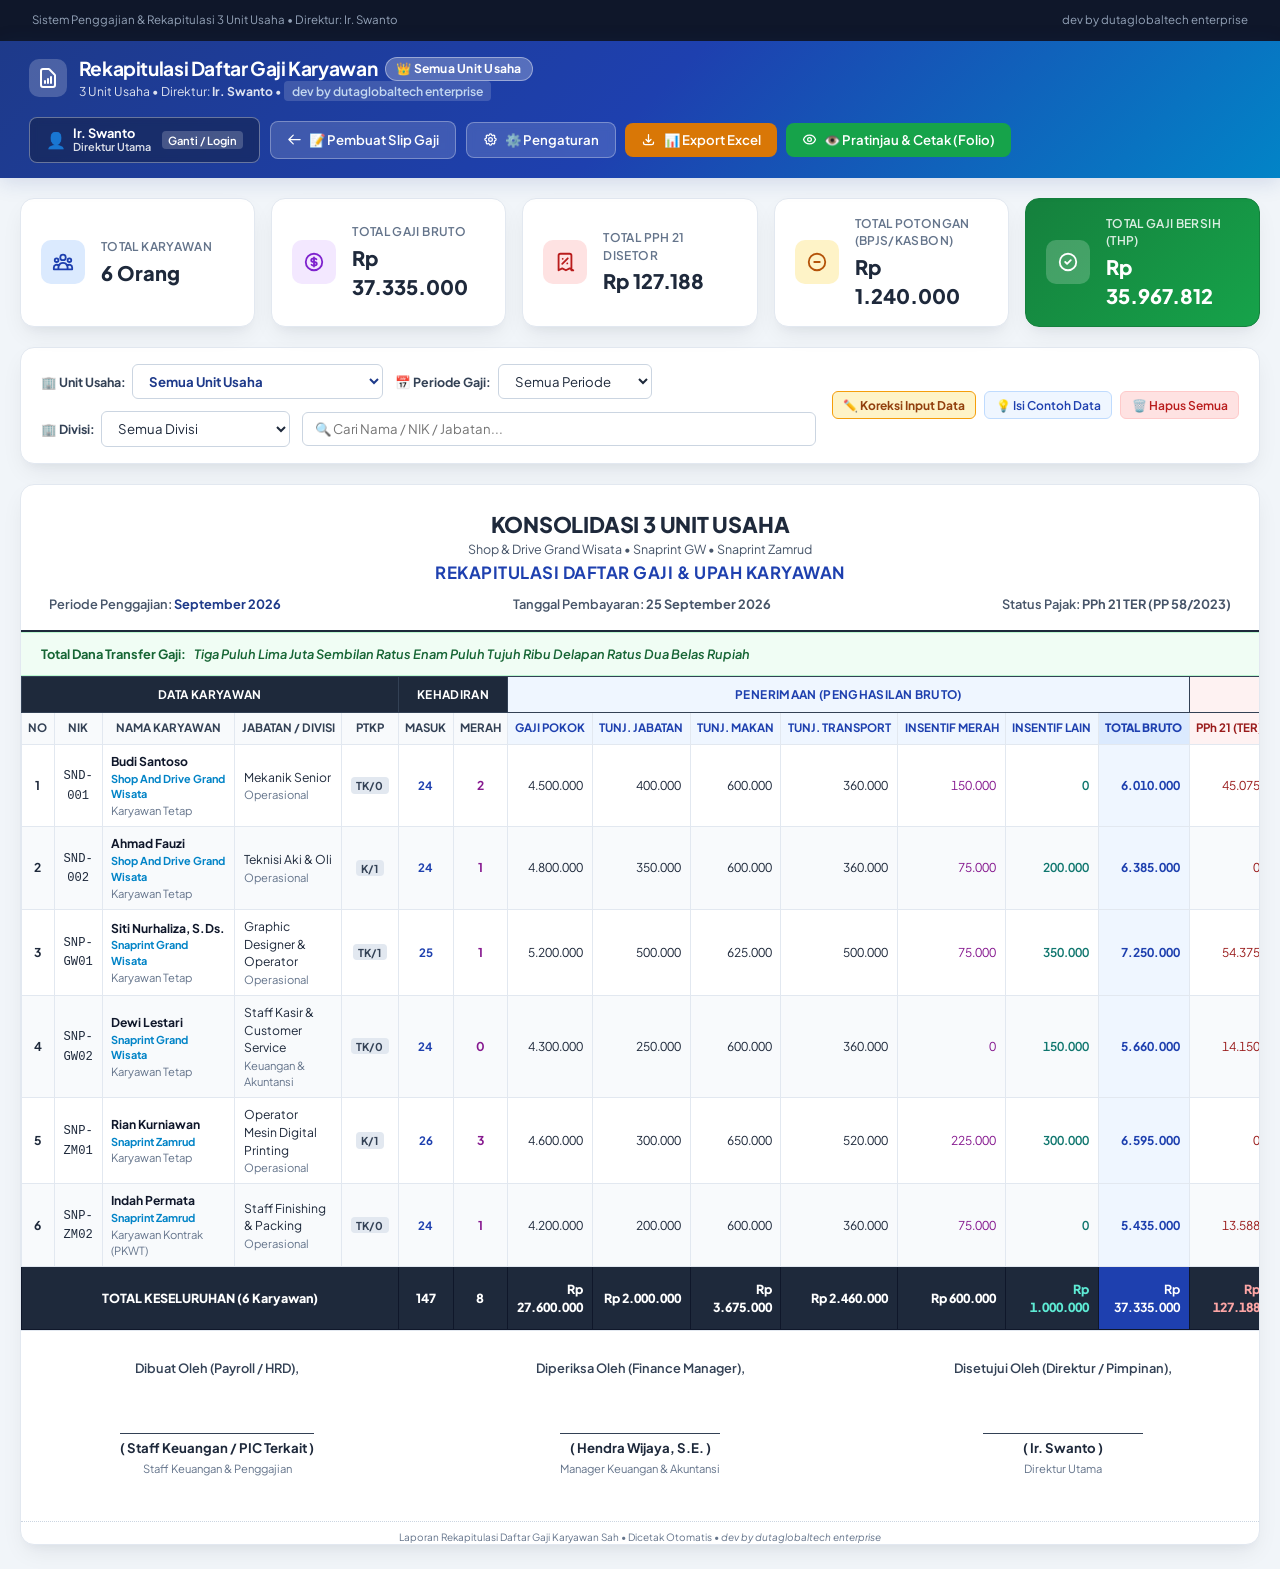
==== commit 478290d8: "feat: tambahkan print preview dan setting cetak rekapitulasi gaji kertas folio F4 landscape" ====
--- a/rekap_gaji.html
+++ b/rekap_gaji.html
@@ -557,10 +557,81 @@
       flex: 1;
     }
 
-    /* Print Media Query */
+    /* Print Preview Modal Styles */
+    .preview-modal-dialog {
+      max-width: 1280px !important;
+      width: 96% !important;
+      height: 94vh !important;
+      max-height: 94vh !important;
+      background: #0f172a;
+    }
+
+    .preview-modal-dialog .modal-header {
+      background: linear-gradient(135deg, #0f172a 0%, #1e3a8a 100%);
+      border-bottom: 1px solid #334155;
+    }
+
+    .preview-stage {
+      background: #334155;
+      padding: 1.5rem 1rem;
+      overflow: auto;
+      flex: 1;
+      display: flex;
+      justify-content: center;
+      align-items: flex-start;
+    }
+
+    .preview-paper-sheet {
+      background: white;
+      color: #0f172a;
+      width: 100%;
+      max-width: 1140px;
+      min-width: 960px;
+      padding: 1.5cm 1.25cm;
+      box-shadow: 0 25px 50px -12px rgba(0, 0, 0, 0.5), 0 0 0 1px rgba(255, 255, 255, 0.1);
+      border-radius: 4px;
+      margin: 0 auto;
+    }
+
+    .preview-meta-chips {
+      display: flex;
+      gap: 0.5rem;
+      flex-wrap: wrap;
+      align-items: center;
+      background: rgba(15, 23, 42, 0.6);
+      padding: 0.6rem 1rem;
+      border-bottom: 1px solid #334155;
+    }
+
+    .meta-chip {
+      font-size: 0.75rem;
+      font-weight: 700;
+      padding: 0.25rem 0.65rem;
+      border-radius: 6px;
+      background: #1e293b;
+      color: #cbd5e1;
+      border: 1px solid #475569;
+      display: inline-flex;
+      align-items: center;
+      gap: 0.35rem;
+    }
+
+    .meta-chip.highlight {
+      background: #0284c7;
+      color: white;
+      border-color: #38bdf8;
+    }
+
+    .meta-chip.green {
+      background: #15803d;
+      color: white;
+      border-color: #4ade80;
+    }
+
+    /* Print Media Query - Kertas Folio / F4 Landscape (215mm x 330mm) */
     @page {
-      size: A4 landscape;
-      margin: 8mm 8mm;
+      size: 330mm 215mm landscape;
+      margin: 6mm 8mm;
     }
 
     @media print {
@@ -570,6 +641,8 @@
         padding: 0 !important;
         margin: 0 !important;
         font-size: 7.5pt !important;
+        -webkit-print-color-adjust: exact !important;
+        print-color-adjust: exact !important;
       }
 
       .app-header,
@@ -582,6 +655,7 @@
 
       .main-container {
         max-width: 100% !important;
+        width: 100% !important;
         padding: 0 !important;
         margin: 0 !important;
       }
@@ -593,17 +667,21 @@
       }
 
       .report-formal-header {
-        padding: 0 0 0.5cm !important;
+        padding: 0 0 0.4cm !important;
+      }
+
+      .table-scroll-wrapper {
+        overflow: visible !important;
       }
 
       .payroll-table {
         min-width: 100% !important;
         width: 100% !important;
-        font-size: 7pt !important;
+        font-size: 7.2pt !important;
       }
 
       .payroll-table th, .payroll-table td {
-        padding: 2.5mm 1.5mm !important;
+        padding: 2mm 1.5mm !important;
         border: 0.5pt solid #475569 !important;
         -webkit-print-color-adjust: exact !important;
         print-color-adjust: exact !important;
@@ -615,10 +693,7 @@
       }
 
       .sig-col-role {
-        margin-bottom: 2.2cm !important;
-      }
-      .sig-col-role {
-        margin-bottom: 2.2cm !important;
+        margin-bottom: 2cm !important;
       }
     }
 
@@ -1195,9 +1270,9 @@
           <svg width="15" height="15" fill="none" viewBox="0 0 24 24" stroke="currentColor"><path stroke-linecap="round" stroke-linejoin="round" stroke-width="2" d="M4 16v1a3 3 0 003 3h10a3 3 0 003-3v-1m-4-4l-4 4m0 0l-4-4m4 4V4"/></svg>
           📊 Export Excel
         </button>
-        <button class="btn btn-success" onclick="window.print()" title="Cetak Rekapitulasi Gaji (Landscape)">
-          <svg width="15" height="15" fill="none" viewBox="0 0 24 24" stroke="currentColor"><path stroke-linecap="round" stroke-linejoin="round" stroke-width="2" d="M17 17h2a2 2 0 002-2v-4a2 2 0 00-2-2H5a2 2 0 00-2 2v4a2 2 0 002 2h2m2 4h6a2 2 0 002-2v-4a2 2 0 00-2-2H9a2 2 0 00-2 2v4a2 2 0 002 2zm8-12V5a2 2 0 00-2-2H9a2 2 0 00-2 2v4h10z"/></svg>
-          🖨️ Cetak Rekap (Landscape)
+        <button class="btn btn-success" onclick="openPrintPreviewModal()" title="Buka Pratinjau &amp; Cetak Rekapitulasi Gaji (Kertas Folio / F4 Landscape)">
+          <svg width="15" height="15" fill="none" viewBox="0 0 24 24" stroke="currentColor"><path stroke-linecap="round" stroke-linejoin="round" stroke-width="2" d="M15 12a3 3 0 11-6 0 3 3 0 016 0z"/><path stroke-linecap="round" stroke-linejoin="round" stroke-width="2" d="M2.458 12C3.732 7.943 7.523 5 12 5c4.478 0 8.268 2.943 9.542 7-1.274 4.057-5.064 7-9.542 7-4.477 0-8.268-2.943-9.542-7z"/></svg>
+          👁️ Pratinjau &amp; Cetak (Folio)
         </button>
       </div>
     </div>
@@ -1419,6 +1494,67 @@
       <div style="text-align: center; font-size: 7.5pt; color: #64748b; margin-top: 1.25rem; border-top: 1px dotted #cbd5e1; padding-top: 0.5rem;">
         Laporan Rekapitulasi Daftar Gaji Karyawan Sah &bull; Dicetak Otomatis &bull; <em>dev by dutaglobaltech enterprise</em>
       </div>
+
+    </div>
+  </main>
+
+  <!-- Modal Pratinjau Cetak / Print Preview (Khusus Kertas Folio / F4 Landscape) -->
+  <div class="modal-backdrop no-print" id="printPreviewModal" onclick="closeModalOnBackdrop(event)" style="z-index: 190;">
+    <div class="modal-content preview-modal-dialog">
+      <div class="modal-header">
+        <h3>
+          <svg width="22" height="22" fill="none" viewBox="0 0 24 24" stroke="currentColor"><path stroke-linecap="round" stroke-linejoin="round" stroke-width="2" d="M15 12a3 3 0 11-6 0 3 3 0 016 0z"/><path stroke-linecap="round" stroke-linejoin="round" stroke-width="2" d="M2.458 12C3.732 7.943 7.523 5 12 5c4.478 0 8.268 2.943 9.542 7-1.274 4.057-5.064 7-9.542 7-4.477 0-8.268-2.943-9.542-7z"/></svg>
+          👁️ Pratinjau Cetak Rekapitulasi Gaji (Kertas Folio / F4 Landscape)
+        </h3>
+        <button onclick="closePrintPreviewModal()" style="background: transparent; border: none; color: white; cursor: pointer; font-size: 1.5rem; line-height: 1;">&times;</button>
+      </div>
+
+      <!-- Meta Info Chips Bar -->
+      <div class="preview-meta-chips">
+        <span class="meta-chip highlight">
+          📄 Ukuran Kertas: <strong>Folio / F4 (21,5 × 33,0 cm)</strong>
+        </span>
+        <span class="meta-chip highlight">
+          🔄 Orientasi: <strong>Landscape (Mendatar)</strong>
+        </span>
+        <span class="meta-chip">
+          🏢 <span id="prevModalUnit">Semua Unit</span>
+        </span>
+        <span class="meta-chip">
+          📅 <span id="prevModalPeriod">September 2026</span>
+        </span>
+        <span class="meta-chip">
+          👥 <span id="prevModalTotalEmp">0 Orang</span>
+        </span>
+        <span class="meta-chip green">
+          💵 Total THP: <span id="prevModalTotalNet">Rp 0</span>
+        </span>
+      </div>
+
+      <!-- Preview Paper Viewport -->
+      <div class="preview-stage">
+        <div class="preview-paper-sheet" id="previewDocumentSheet">
+          <!-- Live Cloned Report Content Rendered Here -->
+        </div>
+      </div>
+
+      <!-- Modal Footer Action Bar -->
+      <div style="padding: 1rem 1.5rem; background: #0f172a; border-top: 1px solid #334155; display: flex; justify-content: space-between; align-items: center; flex-wrap: wrap; gap: 0.75rem;">
+        <div style="font-size: 0.78rem; color: #94a3b8; display: flex; align-items: center; gap: 0.4rem;">
+          <span style="font-size: 1rem;">💡</span>
+          <span>Tips: Pada jendela printer browser, pastikan Paper Size dipilih <strong>Folio / F4 / 8.5 x 13 in</strong> dan Layout <strong>Landscape</strong>.</span>
+        </div>
+        <div style="display: flex; gap: 0.6rem;">
+          <button type="button" class="btn btn-secondary" onclick="closePrintPreviewModal()" style="background: #334155; color: #e2e8f0; border: 1px solid #475569;">
+            ❌ Batal / Tutup
+          </button>
+          <button type="button" class="btn btn-success" onclick="executePrint()" style="background: #16a34a; font-weight: 700; padding: 0.6rem 1.25rem; font-size: 0.85rem; box-shadow: 0 4px 14px rgba(22, 163, 74, 0.4);">
+            🖨️ Lanjut Cetak Dokumen Sekarang
+          </button>
+        </div>
+      </div>
+    </div>
+  </div>
 
   <!-- Settings / Pengaturan Sistem Modal Popup -->
   <div class="modal-backdrop no-print" id="settingsModal" onclick="closeModalOnBackdrop(event)">
@@ -3393,11 +3529,71 @@
       }
     });
 
-    // Shortcut Keyboard Ctrl+P untuk Cetak Rekap
+    // =========================================================================
+    // MODAL PRATINJAU CETAK (PRINT PREVIEW) - KERTAS FOLIO / F4 LANDSCAPE
+    // =========================================================================
+    function openPrintPreviewModal() {
+      // Pastikan data rekapitulasi ter-render paling mutakhir
+      renderPayrollReport();
+
+      const filterUnitEl = document.getElementById('filterUnit');
+      const unitText = filterUnitEl ? filterUnitEl.options[filterUnitEl.selectedIndex].text : 'Semua Unit';
+      const periodEl = document.getElementById('filterPeriod');
+      const periodText = (periodEl && periodEl.value !== 'ALL') ? periodEl.value : 'Semua Periode';
+      
+      const totalEmpEl = document.getElementById('statTotalEmployees');
+      const totalNetEl = document.getElementById('statTotalNet');
+
+      if (document.getElementById('prevModalUnit')) document.getElementById('prevModalUnit').innerText = unitText;
+      if (document.getElementById('prevModalPeriod')) document.getElementById('prevModalPeriod').innerText = periodText;
+      if (document.getElementById('prevModalTotalEmp')) document.getElementById('prevModalTotalEmp').innerText = totalEmpEl ? totalEmpEl.innerText : '0 Orang';
+      if (document.getElementById('prevModalTotalNet')) document.getElementById('prevModalTotalNet').innerText = totalNetEl ? totalNetEl.innerText : 'Rp 0';
+
+      // Render clone dokumen rekap ke lembar pratinjau kertas Folio
+      const reportCard = document.querySelector('.report-card');
+      const previewContainer = document.getElementById('previewDocumentSheet');
+      if (reportCard && previewContainer) {
+        const clone = reportCard.cloneNode(true);
+        // Hapus kolom tombol aksi agar tampilan pratinjau bersih 100% sama dengan hasil cetak
+        const actionCols = clone.querySelectorAll('.col-action');
+        actionCols.forEach(el => el.remove());
+        
+        // Hapus box shadow dan margin pembungkus pada hasil clone
+        clone.style.boxShadow = 'none';
+        clone.style.border = 'none';
+        clone.style.margin = '0';
+        clone.style.padding = '0';
+
+        previewContainer.innerHTML = '';
+        previewContainer.appendChild(clone);
+      }
+
+      const modal = document.getElementById('printPreviewModal');
+      if (modal) {
+        modal.classList.add('show');
+      }
+    }
+
+    function closePrintPreviewModal() {
+      const modal = document.getElementById('printPreviewModal');
+      if (modal) {
+        modal.classList.remove('show');
+      }
+    }
+
+    function executePrint() {
+      closePrintPreviewModal();
+      // Jeda kecil agar backdrop modal tertutup sempurna sebelum dialog print printer browser muncul
+      setTimeout(() => {
+        window.print();
+      }, 250);
+    }
+
+    // Shortcut Keyboard Ctrl+P untuk Buka Pratinjau & Cetak Rekap
     window.addEventListener('keydown', (e) => {
       if ((e.ctrlKey || e.metaKey) && e.key.toLowerCase() === 'p') {
         e.preventDefault();
-        window.print();
+        openPrintPreviewModal();
       }
     });
   </script>
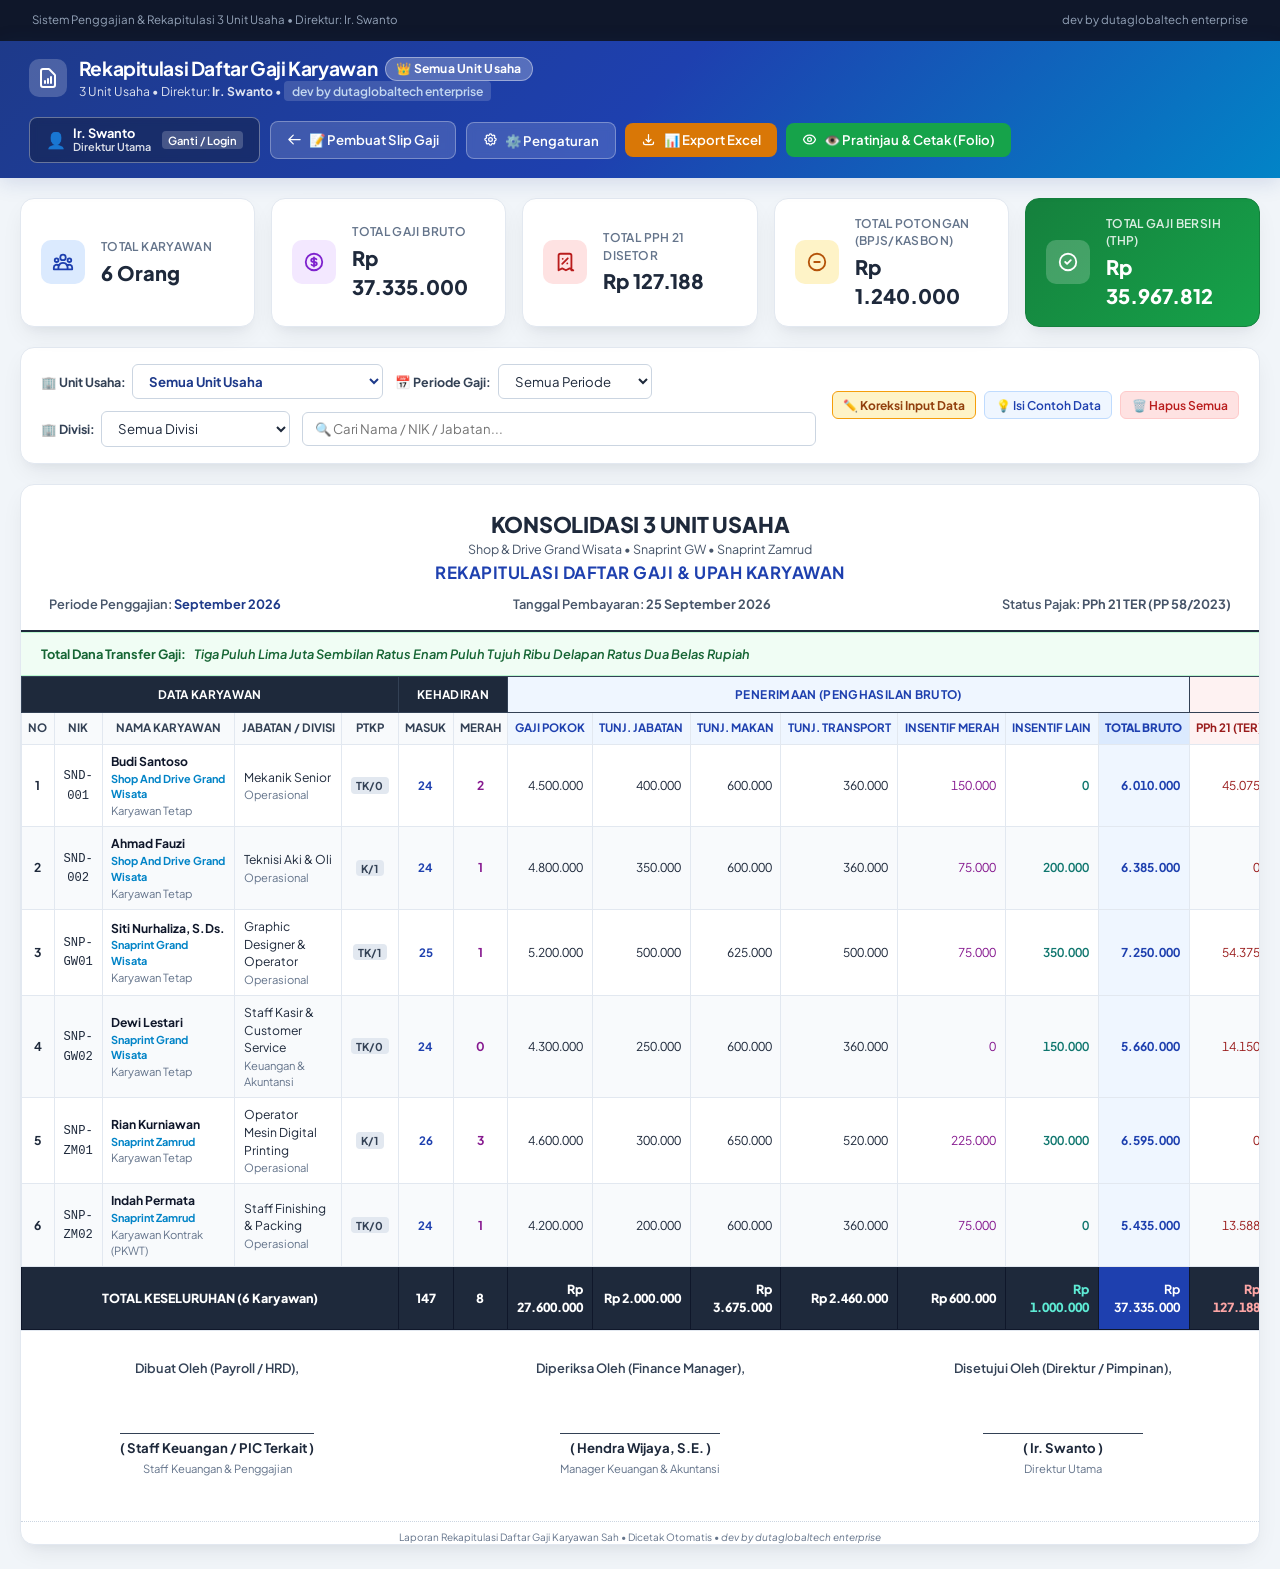
==== commit edbcebe7: "Refactor project structure: modularize css and js, update documentation" ====
--- a/rekap_gaji.html
+++ b/rekap_gaji.html
@@ -1,4 +1,4 @@
-<!-- dev by dutaglobaltech enterprise -->
+﻿<!-- dev by dutaglobaltech enterprise -->
 <!DOCTYPE html>
 <html lang="id">
 <head>
@@ -9,822 +9,8 @@
   <link rel="preconnect" href="https://fonts.googleapis.com">
   <link rel="preconnect" href="https://fonts.gstatic.com" crossorigin>
   <link href="https://fonts.googleapis.com/css2?family=Plus+Jakarta+Sans:wght@400;500;600;700;800&family=Inter:wght@400;500;600;700&display=swap" rel="stylesheet">
-  <style>
-    :root {
-      --primary: #1e40af;
-      --primary-hover: #1d4ed8;
-      --primary-light: #eff6ff;
-      --accent: #0284c7;
-      --success: #16a34a;
-      --danger: #dc2626;
-      --warning: #d97706;
-      --dark: #0f172a;
-      --gray-50: #f8fafc;
-      --gray-100: #f1f5f9;
-      --gray-200: #e2e8f0;
-      --gray-300: #cbd5e1;
-      --gray-400: #94a3b8;
-      --gray-500: #64748b;
-      --gray-600: #475569;
-      --gray-700: #334155;
-      --gray-800: #1e293b;
-      --card-shadow: 0 10px 25px -5px rgba(15, 23, 42, 0.08), 0 8px 10px -6px rgba(15, 23, 42, 0.04);
-      --radius-lg: 14px;
-      --radius-md: 8px;
-    }
-
-    * {
-      box-sizing: border-box;
-      margin: 0;
-      padding: 0;
-    }
-
-    body {
-      font-family: 'Plus Jakarta Sans', 'Inter', -apple-system, BlinkMacSystemFont, sans-serif;
-      background: #f1f5f9;
-      color: var(--gray-800);
-      line-height: 1.45;
-      min-height: 100vh;
-    }
-
-    /* Top Navigation / App Bar */
-    .app-header {
-      background: linear-gradient(135deg, #1e3a8a 0%, #1e40af 50%, #0284c7 100%);
-      color: white;
-      padding: 0.9rem 1.8rem;
-      box-shadow: 0 4px 20px rgba(30, 58, 138, 0.15);
-      position: sticky;
-      top: 0;
-      z-index: 50;
-    }
-
-    .app-header-inner {
-      max-width: 1600px;
-      margin: 0 auto;
-      display: flex;
-      justify-content: space-between;
-      align-items: center;
-      flex-wrap: wrap;
-      gap: 1rem;
-    }
-
-    .brand-title {
-      display: flex;
-      align-items: center;
-      gap: 0.75rem;
-    }
-
-    .brand-title svg {
-      background: rgba(255, 255, 255, 0.2);
-      padding: 7px;
-      border-radius: 10px;
-      width: 38px;
-      height: 38px;
-    }
-
-    .brand-title h1 {
-      font-size: 1.2rem;
-      font-weight: 700;
-      letter-spacing: -0.02em;
-    }
-
-    .brand-title p {
-      font-size: 0.76rem;
-      opacity: 0.85;
-    }
-
-    .header-actions {
-      display: flex;
-      align-items: center;
-      gap: 0.6rem;
-      flex-wrap: wrap;
-    }
-
-    .btn {
-      display: inline-flex;
-      align-items: center;
-      gap: 0.45rem;
-      font-family: inherit;
-      font-weight: 600;
-      font-size: 0.825rem;
-      padding: 0.55rem 1rem;
-      border-radius: var(--radius-md);
-      border: none;
-      cursor: pointer;
-      transition: all 0.2s ease;
-      text-decoration: none;
-    }
-
-    .btn-primary {
-      background: #2563eb;
-      color: white;
-    }
-    .btn-primary:hover {
-      background: #1d4ed8;
-      transform: translateY(-1px);
-    }
-
-    .btn-success {
-      background: #16a34a;
-      color: white;
-    }
-    .btn-success:hover {
-      background: #15803d;
-      transform: translateY(-1px);
-    }
-
-    .btn-amber {
-      background: #d97706;
-      color: white;
-    }
-    .btn-amber:hover {
-      background: #b45309;
-    }
-
-    .btn-outline-white {
-      background: rgba(255, 255, 255, 0.15);
-      color: white;
-      border: 1px solid rgba(255, 255, 255, 0.3);
-      backdrop-filter: blur(4px);
-    }
-    .btn-outline-white:hover {
-      background: rgba(255, 255, 255, 0.25);
-    }
-
-    .btn-sm {
-      padding: 0.35rem 0.65rem;
-      font-size: 0.75rem;
-      border-radius: 6px;
-    }
-
-    .btn-danger-sm {
-      background: #fee2e2;
-      color: #b91c1c;
-      border: 1px solid #fecaca;
-    }
-    .btn-danger-sm:hover {
-      background: #fecaca;
-    }
-
-    .btn-edit-sm {
-      background: #eff6ff;
-      color: #1e40af;
-      border: 1px solid #bfdbfe;
-    }
-    .btn-edit-sm:hover {
-      background: #dbeafe;
-    }
-
-    /* Main Container */
-    .main-container {
-      max-width: 1600px;
-      margin: 1.25rem auto;
-      padding: 0 1.25rem;
-    }
-
-    /* Summary Stats Grid */
-    .stats-grid {
-      display: grid;
-      grid-template-columns: repeat(auto-fit, minmax(220px, 1fr));
-      gap: 1rem;
-      margin-bottom: 1.25rem;
-    }
-
-    .stat-card {
-      background: white;
-      border-radius: var(--radius-lg);
-      padding: 1rem 1.25rem;
-      border: 1px solid var(--gray-200);
-      box-shadow: var(--card-shadow);
-      display: flex;
-      align-items: center;
-      gap: 1rem;
-    }
-
-    .stat-icon {
-      width: 44px;
-      height: 44px;
-      border-radius: 10px;
-      display: flex;
-      align-items: center;
-      justify-content: center;
-      flex-shrink: 0;
-    }
-
-    .stat-icon.blue { background: #dbeafe; color: #1e40af; }
-    .stat-icon.green { background: #dcfce7; color: #15803d; }
-    .stat-icon.red { background: #fee2e2; color: #b91c1c; }
-    .stat-icon.amber { background: #fef3c7; color: #b45309; }
-    .stat-icon.purple { background: #f3e8ff; color: #7e22ce; }
-
-    .stat-info {
-      flex: 1;
-    }
-
-    .stat-label {
-      font-size: 0.75rem;
-      font-weight: 600;
-      color: var(--gray-500);
-      text-transform: uppercase;
-      letter-spacing: 0.03em;
-    }
-
-    .stat-val {
-      font-size: 1.25rem;
-      font-weight: 800;
-      color: var(--gray-800);
-      margin-top: 0.15rem;
-    }
-
-    .stat-card.highlight {
-      background: linear-gradient(135deg, #15803d 0%, #16a34a 100%);
-      color: white;
-      border-color: #15803d;
-    }
-    .stat-card.highlight .stat-label { color: rgba(255,255,255,0.85); }
-    .stat-card.highlight .stat-val { color: white; }
-    .stat-card.highlight .stat-icon { background: rgba(255,255,255,0.2); color: white; }
-
-    /* Filter & Toolbar Box */
-    .filter-card {
-      background: white;
-      border-radius: var(--radius-lg);
-      padding: 1rem 1.25rem;
-      border: 1px solid var(--gray-200);
-      box-shadow: var(--card-shadow);
-      margin-bottom: 1.25rem;
-      display: flex;
-      justify-content: space-between;
-      align-items: center;
-      gap: 1rem;
-      flex-wrap: wrap;
-    }
-
-    .filter-group {
-      display: flex;
-      align-items: center;
-      gap: 0.75rem;
-      flex-wrap: wrap;
-      flex: 1;
-    }
-
-    .filter-item {
-      display: flex;
-      align-items: center;
-      gap: 0.4rem;
-    }
-
-    .filter-item label {
-      font-size: 0.78rem;
-      font-weight: 700;
-      color: var(--gray-700);
-      white-space: nowrap;
-    }
-
-    select, input[type="text"] {
-      padding: 0.45rem 0.75rem;
-      font-family: inherit;
-      font-size: 0.825rem;
-      border-radius: 6px;
-      border: 1.5px solid var(--gray-300);
-      background: white;
-      color: var(--gray-800);
-      outline: none;
-    }
-
-    select:focus, input[type="text"]:focus {
-      border-color: var(--primary);
-    }
-
-    /* Report Table Card */
-    .report-card {
-      background: white;
-      border-radius: var(--radius-lg);
-      border: 1px solid var(--gray-200);
-      box-shadow: var(--card-shadow);
-      overflow: hidden;
-      margin-bottom: 1.5rem;
-    }
-
-    /* Formal Printable Report Header */
-    .report-formal-header {
-      padding: 1.5rem 1.75rem 1rem;
-      border-bottom: 2px solid var(--gray-800);
-      text-align: center;
-      position: relative;
-    }
-
-    .report-formal-header h2 {
-      font-size: 1.35rem;
-      font-weight: 800;
-      color: var(--gray-900);
-      text-transform: uppercase;
-      letter-spacing: -0.01em;
-    }
-
-    .report-formal-header h3 {
-      font-size: 1.05rem;
-      font-weight: 700;
-      color: var(--primary);
-      margin-top: 0.2rem;
-      text-transform: uppercase;
-      letter-spacing: 0.03em;
-    }
-
-    .report-meta-row {
-      display: flex;
-      justify-content: space-between;
-      align-items: center;
-      margin-top: 0.6rem;
-      font-size: 0.8rem;
-      color: var(--gray-600);
-      font-weight: 600;
-      flex-wrap: wrap;
-      gap: 0.5rem;
-    }
-
-    /* Payroll Data Table */
-    .table-scroll-wrapper {
-      overflow-x: auto;
-      max-width: 100%;
-    }
-
-    .payroll-table {
-      width: 100%;
-      border-collapse: collapse;
-      font-size: 0.76rem;
-      min-width: 1350px;
-    }
-
-    .payroll-table thead tr:first-child th {
-      background: #1e293b;
-      color: white;
-      font-weight: 700;
-      text-align: center;
-      padding: 0.55rem 0.5rem;
-      border: 1px solid #334155;
-      font-size: 0.74rem;
-      letter-spacing: 0.03em;
-    }
-
-    .payroll-table thead tr:nth-child(2) th {
-      background: #f8fafc;
-      color: #334155;
-      font-weight: 700;
-      text-align: center;
-      padding: 0.45rem 0.4rem;
-      border: 1px solid var(--gray-200);
-      font-size: 0.72rem;
-      white-space: nowrap;
-    }
-
-    .payroll-table thead th.th-income { background: #eff6ff !important; color: #1e40af !important; }
-    .payroll-table thead th.th-deduct { background: #fef2f2 !important; color: #991b1b !important; }
-    .payroll-table thead th.th-net { background: #f0fdf4 !important; color: #15803d !important; }
-
-    .payroll-table tbody td {
-      padding: 0.5rem 0.55rem;
-      border: 1px solid var(--gray-200);
-      vertical-align: middle;
-    }
-
-    .payroll-table tbody tr:nth-child(even) {
-      background: #f8fafc;
-    }
-
-    .payroll-table tbody tr:hover {
-      background: #f1f5f9;
-    }
-
-    .payroll-table .col-center { text-align: center; }
-    .payroll-table .col-right { text-align: right; font-variant-numeric: tabular-nums; }
-    .payroll-table .col-bold { font-weight: 700; }
-    
-    .cell-name {
-      font-weight: 700;
-      color: #0f172a;
-      white-space: nowrap;
-    }
-
-    .cell-jabatan {
-      font-size: 0.7rem;
-      color: #64748b;
-    }
-
-    .badge-ptkp {
-      font-size: 0.68rem;
-      background: #e2e8f0;
-      color: #334155;
-      padding: 0.1rem 0.35rem;
-      border-radius: 4px;
-      font-weight: 700;
-    }
-
-    .badge-present {
-      font-size: 0.72rem;
-      color: #1e40af;
-      font-weight: 700;
-    }
-
-    /* Table Footer Summary */
-    .payroll-table tfoot td {
-      background: #f8fafc;
-      font-weight: 800;
-      padding: 0.65rem 0.55rem;
-      border: 1.5px solid #0f172a;
-      font-size: 0.78rem;
-    }
-
-    .payroll-table tfoot tr.total-row-main td {
-      background: #1e293b;
-      color: white;
-      border-color: #0f172a;
-    }
-    .payroll-table tfoot tr.total-row-main td.net-total {
-      background: #15803d;
-      color: white;
-      font-size: 0.875rem;
-    }
-
-    /* Formal Signatures Box */
-    .report-signatures {
-      padding: 1.75rem 2rem 1.5rem;
-      display: flex;
-      justify-content: space-between;
-      text-align: center;
-      background: white;
-      border-top: 1px solid var(--gray-200);
-      flex-wrap: wrap;
-      gap: 1.5rem;
-    }
-
-    .sig-col {
-      width: 28%;
-      min-width: 180px;
-    }
-
-    .sig-col-role {
-      font-weight: 600;
-      font-size: 0.8rem;
-      color: var(--gray-700);
-      margin-bottom: 3.5rem;
-    }
-
-    .sig-col-name {
-      font-weight: 700;
-      font-size: 0.825rem;
-      color: var(--gray-900);
-      border-top: 1px solid var(--gray-700);
-      padding-top: 0.25rem;
-      display: inline-block;
-      min-width: 160px;
-    }
-
-    .sig-col-title {
-      font-size: 0.7rem;
-      color: var(--gray-500);
-      margin-top: 2px;
-    }
-
-    /* Terbilang Banner */
-    .rekap-terbilang-bar {
-      padding: 0.75rem 1.25rem;
-      background: #f0fdf4;
-      border-top: 1px solid #bbf7d0;
-      border-bottom: 1px solid #bbf7d0;
-      font-size: 0.8rem;
-      color: #166534;
-      display: flex;
-      align-items: center;
-      gap: 0.5rem;
-    }
-
-    /* Modal Backdrop & Content */
-    .modal-backdrop {
-      display: none;
-      position: fixed;
-      inset: 0;
-      background: rgba(15, 23, 42, 0.6);
-      backdrop-filter: blur(4px);
-      z-index: 100;
-      justify-content: center;
-      align-items: center;
-      padding: 1.5rem;
-    }
-
-    .modal-backdrop.show {
-      display: flex;
-    }
-
-    .modal-content {
-      background: white;
-      border-radius: var(--radius-lg);
-      box-shadow: 0 25px 50px -12px rgba(0, 0, 0, 0.25);
-      width: 100%;
-      max-width: 860px;
-      max-height: 90vh;
-      display: flex;
-      flex-direction: column;
-      overflow: hidden;
-      animation: modalFadeIn 0.2s ease-out;
-    }
-
-    @keyframes modalFadeIn {
-      from { opacity: 0; transform: scale(0.97); }
-      to { opacity: 1; transform: scale(1); }
-    }
-
-    .modal-header {
-      padding: 1.25rem 1.75rem;
-      background: #1e3a8a;
-      color: white;
-      display: flex;
-      justify-content: space-between;
-      align-items: center;
-    }
-
-    .modal-header h3 {
-      font-size: 1.15rem;
-      font-weight: 700;
-      display: flex;
-      align-items: center;
-      gap: 0.5rem;
-    }
-
-    .modal-body {
-      padding: 1.5rem;
-      overflow-y: auto;
-      flex: 1;
-    }
-
-    /* Print Preview Modal Styles */
-    .preview-modal-dialog {
-      max-width: 1280px !important;
-      width: 96% !important;
-      height: 94vh !important;
-      max-height: 94vh !important;
-      background: #0f172a;
-    }
-
-    .preview-modal-dialog .modal-header {
-      background: linear-gradient(135deg, #0f172a 0%, #1e3a8a 100%);
-      border-bottom: 1px solid #334155;
-    }
-
-    .preview-stage {
-      background: #334155;
-      padding: 1.5rem 1rem;
-      overflow: auto;
-      flex: 1;
-      display: flex;
-      justify-content: center;
-      align-items: flex-start;
-    }
-
-    .preview-paper-sheet {
-      background: white;
-      color: #0f172a;
-      width: 100%;
-      max-width: 1140px;
-      min-width: 960px;
-      padding: 1.5cm 1.25cm;
-      box-shadow: 0 25px 50px -12px rgba(0, 0, 0, 0.5), 0 0 0 1px rgba(255, 255, 255, 0.1);
-      border-radius: 4px;
-      margin: 0 auto;
-    }
-
-    .preview-meta-chips {
-      display: flex;
-      gap: 0.5rem;
-      flex-wrap: wrap;
-      align-items: center;
-      background: rgba(15, 23, 42, 0.6);
-      padding: 0.6rem 1rem;
-      border-bottom: 1px solid #334155;
-    }
-
-    .meta-chip {
-      font-size: 0.75rem;
-      font-weight: 700;
-      padding: 0.25rem 0.65rem;
-      border-radius: 6px;
-      background: #1e293b;
-      color: #cbd5e1;
-      border: 1px solid #475569;
-      display: inline-flex;
-      align-items: center;
-      gap: 0.35rem;
-    }
-
-    .meta-chip.highlight {
-      background: #0284c7;
-      color: white;
-      border-color: #38bdf8;
-    }
-
-    .meta-chip.green {
-      background: #15803d;
-      color: white;
-      border-color: #4ade80;
-    }
-
-    /* Print Media Query - Kertas Folio / F4 Landscape (215mm x 330mm) */
-    @page {
-      size: 330mm 215mm landscape;
-      margin: 6mm 8mm;
-    }
-
-    @media print {
-      body {
-        background: white !important;
-        color: black !important;
-        padding: 0 !important;
-        margin: 0 !important;
-        font-size: 7.5pt !important;
-        -webkit-print-color-adjust: exact !important;
-        print-color-adjust: exact !important;
-      }
-
-      .app-header,
-      .stats-grid,
-      .filter-card,
-      .no-print,
-      .col-action {
-        display: none !important;
-      }
-
-      .main-container {
-        max-width: 100% !important;
-        width: 100% !important;
-        padding: 0 !important;
-        margin: 0 !important;
-      }
-
-      .report-card {
-        border: none !important;
-        box-shadow: none !important;
-        margin: 0 !important;
-      }
-
-      .report-formal-header {
-        padding: 0 0 0.4cm !important;
-      }
-
-      .table-scroll-wrapper {
-        overflow: visible !important;
-      }
-
-      .payroll-table {
-        min-width: 100% !important;
-        width: 100% !important;
-        font-size: 7.2pt !important;
-      }
-
-      .payroll-table th, .payroll-table td {
-        padding: 2mm 1.5mm !important;
-        border: 0.5pt solid #475569 !important;
-        -webkit-print-color-adjust: exact !important;
-        print-color-adjust: exact !important;
-      }
-
-      .report-signatures {
-        padding: 0.8cm 0 0 !important;
-        page-break-inside: avoid !important;
-      }
-
-      .sig-col-role {
-        margin-bottom: 2cm !important;
-      }
-    }
-
-    /* ========================================================================= */
-    /* HALAMAN MUKA / PORTAL LOGIN 3 UNIT USAHA (SEBELUM MASUK KE SISTEM)       */
-    /* ========================================================================= */
-    .front-gate-overlay {
-      position: fixed;
-      inset: 0;
-      background: radial-gradient(circle at 50% 15%, #1e3a8a 0%, #0f172a 100%);
-      z-index: 9999;
-      display: none;
-      justify-content: center;
-      align-items: flex-start;
-      padding: 2rem 1rem;
-      overflow-y: auto;
-      backdrop-filter: blur(12px);
-      animation: gateFadeIn 0.3s ease-out;
-    }
-
-    @keyframes gateFadeIn {
-      from { opacity: 0; transform: scale(0.98); }
-      to { opacity: 1; transform: scale(1); }
-    }
-
-    .front-gate-container {
-      background: white;
-      width: 100%;
-      max-width: 980px;
-      border-radius: 18px;
-      box-shadow: 0 30px 70px -15px rgba(0, 0, 0, 0.6);
-      overflow: hidden;
-      margin: auto;
-      border: 1px solid rgba(255, 255, 255, 0.25);
-    }
-
-    .front-gate-header {
-      background: linear-gradient(135deg, #0f172a 0%, #1e3a8a 50%, #0284c7 100%);
-      color: white;
-      padding: 2rem 2rem 1.75rem;
-      text-align: center;
-      position: relative;
-    }
-
-    .front-gate-body {
-      padding: 2rem;
-      background: #f8fafc;
-    }
-
-    .user-credential-card {
-      background: white;
-      border: 1.5px solid #cbd5e1;
-      border-radius: 12px;
-      padding: 1.15rem;
-      transition: all 0.2s ease;
-      display: flex;
-      flex-direction: column;
-      justify-content: space-between;
-      gap: 0.75rem;
-      box-shadow: 0 4px 6px -1px rgba(0, 0, 0, 0.05);
-    }
-
-    .user-credential-card:hover {
-      border-color: #2563eb;
-      transform: translateY(-3px);
-      box-shadow: 0 12px 20px -5px rgba(37, 99, 235, 0.15);
-    }
-
-    .cred-badge {
-      background: #eff6ff;
-      border: 1px solid #bfdbfe;
-      color: #1e40af;
-      padding: 0.25rem 0.55rem;
-      border-radius: 6px;
-      font-size: 0.76rem;
-      font-family: monospace;
-      font-weight: 700;
-    }
-
-    .pic-tab-btn {
-      padding: 0.65rem 1rem;
-      border: 1.5px solid #cbd5e1;
-      border-radius: 8px;
-      background: white;
-      font-weight: 700;
-      font-size: 0.82rem;
-      color: #475569;
-      cursor: pointer;
-      display: flex;
-      align-items: center;
-      gap: 0.4rem;
-      transition: all 0.2s ease;
-      white-space: nowrap;
-    }
-    .pic-tab-btn:hover {
-      border-color: #3b82f6;
-      color: #1e40af;
-      transform: translateY(-1px);
-    }
-    .pic-tab-btn.active-tab-adis {
-      background: #eff6ff;
-      border-color: #0284c7;
-      color: #0369a1;
-      box-shadow: 0 4px 10px rgba(2, 132, 199, 0.18);
-    }
-    .pic-tab-btn.active-tab-eki {
-      background: #f0fdf4;
-      border-color: #16a34a;
-      color: #15803d;
-      box-shadow: 0 4px 10px rgba(22, 163, 74, 0.18);
-    }
-    .pic-tab-btn.active-tab-rengga {
-      background: #fffbeb;
-      border-color: #d97706;
-      color: #b45309;
-      box-shadow: 0 4px 10px rgba(217, 119, 6, 0.18);
-    }
-    .pic-tab-btn.active-tab-direktur {
-      background: #fff1f2;
-      border-color: #be123c;
-      color: #9f1239;
-      box-shadow: 0 4px 10px rgba(190, 18, 60, 0.18);
-    }
-    .pic-window {
-      display: none;
-      animation: gateFadeIn 0.25s ease-out;
-    }
-    .pic-window.active {
-      display: block;
-    }
-  </style>
+  <link rel="stylesheet" href="css/rekap.css">
+
 </head>
 <body>
 
@@ -2029,1573 +1215,7 @@
     </div>
   </div>
 
-  <script>
-    const DB_STORAGE_KEY = 'SLIP_GAJI_DATABASE_V1';
-    const SESSION_STORAGE_KEY = 'ACTIVE_PAYROLL_SESSION_V1';
-    const SETTINGS_STORAGE_KEY = 'PAYROLL_SYSTEM_SETTINGS_V1';
-
-    // Master 3 Unit Usaha
-    const BUSINESS_UNITS = {
-      'shop_and_drive_gw': {
-        id: 'shop_and_drive_gw',
-        name: 'Shop And Drive Grand Wisata',
-        shortName: 'Shop And Drive GW',
-        address: 'Kawasan Niaga Grand Wisata Blok AA No. 10, Bekasi',
-        city: 'Bekasi',
-        picName: 'Adis Setiawan',
-        picRole: 'PIC / Kepala Cabang',
-        directorName: 'Ir. Swanto',
-        badge: '🚗 Shop And Drive GW'
-      },
-      'snaprint_gw': {
-        id: 'snaprint_gw',
-        name: 'Snaprint Grand Wisata',
-        shortName: 'Snaprint GW',
-        address: 'Ruko Grand Wisata Blok AA No. 12, Bekasi',
-        city: 'Bekasi',
-        picName: 'Eki Dwi Saputra',
-        picRole: 'PIC / Unit Manager',
-        directorName: 'Ir. Swanto',
-        badge: '🖨️ Snaprint GW'
-      },
-      'snaprint_zamrud': {
-        id: 'snaprint_zamrud',
-        name: 'Snaprint Zamrud',
-        shortName: 'Snaprint Zamrud',
-        address: 'Dukuh Zamrud Blok M No. 12, Mustikajaya, Kota Bekasi',
-        city: 'Bekasi',
-        picName: 'M. Rengga Swana Herlambang',
-        picRole: 'PIC / Unit Manager',
-        directorName: 'Ir. Swanto',
-        badge: '🏢 Snaprint Zamrud'
-      }
-    };
-
-    // Master Pengguna Akun & Password
-    const SYSTEM_USERS = [
-      {
-        username: 'direktur',
-        aliases: ['direktur', 'swanto', 'admin'],
-        password: 'swanto123',
-        name: 'Ir. Swanto',
-        role: 'Direktur Utama',
-        roleType: 'director',
-        defaultUnit: 'ALL',
-        allowedUnits: ['ALL', 'shop_and_drive_gw', 'snaprint_gw', 'snaprint_zamrud'],
-        canEditSettings: true
-      },
-      {
-        username: 'adis',
-        aliases: ['adis', 'shopdrive_gw', 'adis_gw'],
-        password: 'adis123',
-        name: 'Adis Setiawan',
-        role: 'PIC Shop And Drive Grand Wisata',
-        roleType: 'pic',
-        defaultUnit: 'shop_and_drive_gw',
-        allowedUnits: ['shop_and_drive_gw'],
-        canEditSettings: false
-      },
-      {
-        username: 'eki',
-        aliases: ['eki', 'snaprint_gw', 'eki_gw'],
-        password: 'eki123',
-        name: 'Eki Dwi Saputra',
-        role: 'PIC Snaprint Grand Wisata',
-        roleType: 'pic',
-        defaultUnit: 'snaprint_gw',
-        allowedUnits: ['snaprint_gw'],
-        canEditSettings: false
-      },
-      {
-        username: 'rengga',
-        aliases: ['rengga', 'snaprint_zamrud', 'rengga_zamrud'],
-        password: 'rengga123',
-        name: 'M. Rengga Swana Herlambang',
-        role: 'PIC Snaprint Zamrud',
-        roleType: 'pic',
-        defaultUnit: 'snaprint_zamrud',
-        allowedUnits: ['snaprint_zamrud'],
-        canEditSettings: false
-      }
-    ];
-
-    function getCurrentSession() {
-      try {
-        const raw = localStorage.getItem(SESSION_STORAGE_KEY);
-        if (raw) {
-          return JSON.parse(raw);
-        }
-      } catch (e) {
-        console.error("Error reading session", e);
-      }
-      return {
-        username: 'direktur',
-        name: 'Ir. Swanto',
-        role: 'Direktur Utama',
-        roleType: 'director',
-        activeUnit: 'ALL'
-      };
-    }
-
-    function saveCurrentSession(sessionData) {
-      try {
-        localStorage.setItem(SESSION_STORAGE_KEY, JSON.stringify(sessionData));
-        applySessionToUI();
-      } catch (e) {
-        console.error("Error saving session", e);
-      }
-    }
-
-    function applySessionToUI() {
-      const session = getCurrentSession();
-      const userEl = document.getElementById('headerUserName');
-      const roleEl = document.getElementById('headerUserRole');
-      const badgeEl = document.getElementById('activeUnitBadge');
-      const filterUnitSelect = document.getElementById('filterUnit');
-
-      if (userEl) userEl.innerText = session.name || 'User';
-      if (roleEl) roleEl.innerText = session.role || 'PIC';
-
-      if (session.activeUnit && session.activeUnit !== 'ALL' && BUSINESS_UNITS[session.activeUnit]) {
-        const u = BUSINESS_UNITS[session.activeUnit];
-        if (badgeEl) badgeEl.innerText = u.badge;
-        if (filterUnitSelect && (session.roleType !== 'director' || !filterUnitSelect.value || filterUnitSelect.value === 'ALL')) {
-          filterUnitSelect.value = session.activeUnit;
-        }
-      } else {
-        if (badgeEl) badgeEl.innerText = '👑 Semua Unit Usaha';
-        if (filterUnitSelect && session.roleType === 'director') {
-          // If director, default to ALL or keep current filter
-        }
-      }
-
-      renderPayrollReport();
-    }
-
-    function selectPicLoginTab(picKey) {
-      const allPics = ['adis', 'eki', 'rengga', 'direktur'];
-      if (!allPics.includes(picKey)) picKey = 'adis';
-
-      allPics.forEach(k => {
-        const btn = document.getElementById('picTabBtn_' + k);
-        const win = document.getElementById('picWindow_' + k);
-        if (btn) {
-          btn.className = 'pic-tab-btn' + (k === picKey ? ` active-tab-${k}` : '');
-        }
-        if (win) {
-          if (k === picKey) {
-            win.classList.add('active');
-          } else {
-            win.classList.remove('active');
-          }
-        }
-      });
-
-      setTimeout(() => {
-        const passInput = document.getElementById('frontPass_' + picKey);
-        if (passInput) {
-          passInput.focus();
-          passInput.select();
-        }
-      }, 100);
-    }
-
-    function loginAsPic(picKey, destination = 'rekap') {
-      const passEl = document.getElementById('frontPass_' + picKey);
-      const pass = passEl ? passEl.value.trim() : '';
-      quickLoginAndEnter(picKey, pass, destination);
-    }
-
-    function togglePassVisibility(inputId, btnEl) {
-      const input = document.getElementById(inputId);
-      if (!input) return;
-      if (input.type === 'password') {
-        input.type = 'text';
-        if (btnEl) btnEl.innerText = '🔒';
-      } else {
-        input.type = 'password';
-        if (btnEl) btnEl.innerText = '👁️';
-      }
-    }
-
-    function openFrontGate(specificPic = null) {
-      const gate = document.getElementById('frontLoginGate');
-      if (gate) {
-        gate.style.display = 'flex';
-      }
-      if (specificPic) {
-        selectPicLoginTab(specificPic);
-      }
-    }
-
-    function closeFrontGate() {
-      const gate = document.getElementById('frontLoginGate');
-      if (gate) {
-        gate.style.display = 'none';
-        sessionStorage.setItem('GATE_PASSED', 'true');
-      }
-    }
-
-    function quickLoginAndEnter(username, password, destination = 'rekap') {
-      const success = processLogin(username, password, false);
-      if (success) {
-        closeFrontGate();
-        sessionStorage.setItem('GATE_PASSED', 'true');
-        if (destination === 'slip') {
-          window.location.href = 'index.html';
-        }
-      }
-    }
-
-    function handleFrontGateSubmit(e) {
-      e.preventDefault();
-      const user = document.getElementById('frontGateUser').value.trim().toLowerCase();
-      const pass = document.getElementById('frontGatePass').value.trim();
-      const target = document.getElementById('frontGateTarget').value;
-      quickLoginAndEnter(user, pass, target);
-    }
-
-    function openLoginModal() {
-      openFrontGate();
-    }
-
-    function closeLoginModal() {
-      const modal = document.getElementById('loginModal');
-      if (modal) modal.classList.remove('show');
-    }
-
-    function quickFillLogin(username, password) {
-      document.getElementById('loginUsername').value = username;
-      document.getElementById('loginPassword').value = password;
-      processLogin(username, password);
-    }
-
-    function handleLoginSubmit(e) {
-      e.preventDefault();
-      const user = document.getElementById('loginUsername').value.trim().toLowerCase();
-      const pass = document.getElementById('loginPassword').value.trim();
-      processLogin(user, pass);
-    }
-
-    function processLogin(username, password, showWelcomeToast = true) {
-      const userLower = username.toLowerCase();
-      const foundUser = SYSTEM_USERS.find(u => 
-        (u.username.toLowerCase() === userLower || (u.aliases && u.aliases.includes(userLower))) &&
-        u.password === password
-      );
-
-      if (!foundUser) {
-        alert("⛔ Login Gagal: Username atau Password tidak sesuai!\n\nSilakan periksa kembali daftar username & password di halaman muka.");
-        return false;
-      }
-
-      const activeUnit = foundUser.defaultUnit || 'shop_and_drive_gw';
-      const newSession = {
-        username: foundUser.username,
-        name: foundUser.name,
-        role: foundUser.role,
-        roleType: foundUser.roleType,
-        activeUnit: activeUnit
-      };
-
-      saveCurrentSession(newSession);
-      closeLoginModal();
-      closeFrontGate();
-      if (showWelcomeToast) {
-        alert(`✅ Selamat datang, ${foundUser.name}!\nMasuk sebagai: ${foundUser.role}`);
-      }
-      return true;
-    }
-
-    function formatRupiah(number) {
-      if (isNaN(number)) return "0";
-      return new Intl.NumberFormat('id-ID').format(Math.round(number));
-    }
-
-    function parseRupiah(str) {
-      if (!str) return 0;
-      const clean = str.toString().replace(/[^0-9-]/g, '');
-      const val = parseInt(clean, 10);
-      return isNaN(val) ? 0 : val;
-    }
-
-    function terbilang(bilangan) {
-      const angka = [
-        "", "Satu", "Dua", "Tiga", "Empat", "Lima", 
-        "Enam", "Tujuh", "Delapan", "Sembilan", "Sepuluh", "Sebelas"
-      ];
-      bilangan = Math.floor(Math.abs(bilangan));
-      
-      if (bilangan < 12) {
-        return " " + angka[bilangan];
-      } else if (bilangan < 20) {
-        return terbilang(bilangan - 10) + " Belas";
-      } else if (bilangan < 100) {
-        return terbilang(Math.floor(bilangan / 10)) + " Puluh" + terbilang(bilangan % 10);
-      } else if (bilangan < 200) {
-        return " Seratus" + terbilang(bilangan - 100);
-      } else if (bilangan < 1000) {
-        return terbilang(Math.floor(bilangan / 100)) + " Ratus" + terbilang(bilangan % 100);
-      } else if (bilangan < 2000) {
-        return " Seribu" + terbilang(bilangan - 1000);
-      } else if (bilangan < 1000000) {
-        return terbilang(Math.floor(bilangan / 1000)) + " Ribu" + terbilang(bilangan % 1000);
-      } else if (bilangan < 1000000000) {
-        return terbilang(Math.floor(bilangan / 1000000)) + " Juta" + terbilang(bilangan % 1000000);
-      } else if (bilangan < 1000000000000) {
-        return terbilang(Math.floor(bilangan / 1000000000)) + " Miliar" + terbilang(bilangan % 1000000000);
-      } else {
-        return " Angka Terlalu Besar";
-      }
-    }
-
-    function getDatabaseRecords() {
-      try {
-        const raw = localStorage.getItem(DB_STORAGE_KEY);
-        return raw ? JSON.parse(raw) : [];
-      } catch (e) {
-        console.error("Error reading database", e);
-        return [];
-      }
-    }
-
-    function saveDatabaseRecords(records) {
-      try {
-        localStorage.setItem(DB_STORAGE_KEY, JSON.stringify(records));
-      } catch (e) {
-        console.error("Error saving database", e);
-      }
-    }
-
-    // Populate Period Dropdown
-    function populatePeriodOptions() {
-      const records = getDatabaseRecords();
-      const select = document.getElementById('filterPeriod');
-      const currentVal = select.value;
-      
-      const periods = new Set();
-      records.forEach(r => {
-        if (r.payPeriod) periods.add(r.payPeriod);
-      });
-
-      let html = '<option value="ALL">Semua Periode</option>';
-      periods.forEach(p => {
-        html += `<option value="${p}">${p}</option>`;
-      });
-      select.innerHTML = html;
-
-      if (periods.size > 0 && currentVal !== 'ALL') {
-        select.value = Array.from(periods)[0];
-      }
-    }
-
-    // Render Full Payroll Report
-    function renderPayrollReport() {
-      const records = getDatabaseRecords();
-      const unitFilter = document.getElementById('filterUnit') ? document.getElementById('filterUnit').value : 'ALL';
-      const periodFilter = document.getElementById('filterPeriod').value;
-      const divisiFilter = document.getElementById('filterDivisi').value;
-      const search = document.getElementById('searchInput').value.toLowerCase().trim();
-
-      const filtered = records.filter(r => {
-        const matchUnit = (unitFilter === 'ALL' || r.unitId === unitFilter || (r.companyName && r.companyName.toLowerCase().includes(unitFilter.replace(/_/g, ' '))));
-        const matchPeriod = (periodFilter === 'ALL' || r.payPeriod === periodFilter);
-        const matchDivisi = (divisiFilter === 'ALL' || (r.empDivisi && r.empDivisi.toLowerCase().includes(divisiFilter.toLowerCase())));
-        const matchSearch = (!search || 
-          (r.empName && r.empName.toLowerCase().includes(search)) ||
-          (r.empId && r.empId.toLowerCase().includes(search)) ||
-          (r.empJabatan && r.empJabatan.toLowerCase().includes(search)) ||
-          (r.unitUsaha && r.unitUsaha.toLowerCase().includes(search))
-        );
-        return matchUnit && matchPeriod && matchDivisi && matchSearch;
-      });
-
-      // Update Formal Meta Header & Signatures based on selected Unit
-      const cfg = getSettings();
-      let checkerName = (cfg.signerName || 'Hendra Wijaya, S.E.').trim();
-
-      // Aturan Khusus: Nama Adis Setiawan Dikosongkan di setiap Unit Usaha, KECUALI Unit Shop And Drive
-      if (unitFilter !== 'shop_and_drive_gw') {
-        if (/adis/i.test(checkerName) || /setiawan/i.test(checkerName)) {
-          checkerName = '';
-        }
-      }
-
-      if (unitFilter !== 'ALL' && BUSINESS_UNITS[unitFilter]) {
-        const u = BUSINESS_UNITS[unitFilter];
-        document.getElementById('reportCompanyName').innerText = u.name;
-        document.getElementById('reportCompanyAddress').innerText = u.address;
-        document.getElementById('sigDibuat').innerText = `( ${u.picName} )`;
-        document.getElementById('sigDiperiksa').innerText = checkerName ? `( ${checkerName} )` : '(                                        )';
-      } else if (filtered.length > 0 && filtered[0].companyName) {
-        const sample = filtered[0];
-        document.getElementById('reportCompanyName').innerText = unitFilter === 'ALL' ? "KONSOLIDASI 3 UNIT USAHA" : (sample.companyName || "PT. MAJU BERSAMA SUKSES");
-        document.getElementById('reportCompanyAddress').innerText = unitFilter === 'ALL' ? "Shop & Drive Grand Wisata • Snaprint GW • Snaprint Zamrud" : (sample.companyAddress || "Bekasi");
-        document.getElementById('sigDibuat').innerText = unitFilter === 'ALL' ? "( Staff Keuangan / PIC Terkait )" : `( ${sample.picName || 'Staff Payroll'} )`;
-        document.getElementById('sigDiperiksa').innerText = checkerName ? `( ${checkerName} )` : '(                                        )';
-      } else {
-        document.getElementById('reportCompanyName').innerText = "KONSOLIDASI 3 UNIT USAHA";
-        document.getElementById('reportCompanyAddress').innerText = "Shop & Drive Grand Wisata • Snaprint GW • Snaprint Zamrud";
-        document.getElementById('sigDibuat').innerText = "( Staff Keuangan / PIC Terkait )";
-        document.getElementById('sigDiperiksa').innerText = checkerName ? `( ${checkerName} )` : '(                                        )';
-      }
-
-      if (filtered.length > 0) {
-        const sample = filtered[0];
-        document.getElementById('reportPeriodText').innerText = periodFilter === 'ALL' ? (sample.payPeriod || 'September 2026') : periodFilter;
-        document.getElementById('reportPayDateText').innerText = sample.payDate || '25 September 2026';
-      }
-      document.getElementById('sigDisetujui').innerText = "( Ir. Swanto )";
-
-      const tbody = document.getElementById('payrollTableBody');
-
-      if (filtered.length === 0) {
-        tbody.innerHTML = `
-          <tr>
-            <td colspan="20" style="text-align: center; padding: 2.5rem; color: #94a3b8; font-size: 0.85rem;">
-              Belum ada data slip gaji tersimpan untuk filter yang dipilih. Klik <strong>"📝 Pembuat Slip Gaji"</strong> untuk mulai input atau klik <strong>"💡 Isi Contoh Data"</strong> di atas.
-            </td>
-          </tr>
-        `;
-        updateSummaryStats(0, 0, 0, 0, 0, 0, 0, 0, 0, 0, 0, 0, 0);
-        return;
-      }
-
-      let sumHariKerja = 0;
-      let sumHariMerah = 0;
-      let sumGajiPokok = 0;
-      let sumTunjJabatan = 0;
-      let sumTunjMakan = 0;
-      let sumTunjTransport = 0;
-      let sumInsentifMerah = 0;
-      let sumInsentifLain = 0;
-      let sumTotalBruto = 0;
-      let sumPph21 = 0;
-      let sumBpjs = 0;
-      let sumCicilan = 0;
-      let sumPotLain = 0;
-      let sumTotalPotongan = 0;
-      let sumNetGaji = 0;
-
-      let html = '';
-
-      filtered.forEach((r, idx) => {
-        const hariMasuk = r.hariKerja || 0;
-        const hariMerah = r.hariTanggalMerah || 0;
-        const gp = r.gajiPokok || 0;
-        const tj = r.tunjanganJabatan || 0;
-        const tm = r.totalMakan || (hariMasuk * (r.rateMakanPerHari || 25000));
-        const tt = r.totalTransport || (hariMasuk * (r.rateTransportPerHari || 15000));
-        const im = r.totalMerah || (hariMerah * 75000);
-        const il = r.insentifLain || 0;
-        const bruto = r.totalPenghasilan || (gp + tj + tm + tt + im + il);
-
-        const pph21 = r.potonganPph21 || 0;
-        const bpjs = r.iuranBpjs || 0;
-        const cicilan = r.cicilanPinjaman || 0;
-        const potLain = r.potonganLain || 0;
-        const potongan = r.totalPotongan || (pph21 + bpjs + cicilan + potLain);
-        const thp = r.netGaji || (bruto - potongan);
-
-        sumHariKerja += hariMasuk;
-        sumHariMerah += hariMerah;
-        sumGajiPokok += gp;
-        sumTunjJabatan += tj;
-        sumTunjMakan += tm;
-        sumTunjTransport += tt;
-        sumInsentifMerah += im;
-        sumInsentifLain += il;
-        sumTotalBruto += bruto;
-        sumPph21 += pph21;
-        sumBpjs += bpjs;
-        sumCicilan += cicilan;
-        sumPotLain += potLain;
-        sumTotalPotongan += potongan;
-        sumNetGaji += thp;
-
-        const unitTag = r.unitUsaha ? `<div style="font-size: 0.68rem; color: #0284c7; font-weight: 700;">${r.unitUsaha}</div>` : '';
-
-        html += `
-          <tr>
-            <td class="col-center"><strong>${idx + 1}</strong></td>
-            <td class="col-center"><code>${r.empId || '-'}</code></td>
-            <td>
-              <div class="cell-name">${r.empName}</div>
-              ${unitTag}
-              <div class="cell-jabatan">${r.empStatus || 'Tetap'}</div>
-            </td>
-            <td>
-              <div>${r.empJabatan || '-'}</div>
-              <div class="cell-jabatan">${r.empDivisi || '-'}</div>
-            </td>
-            <td class="col-center"><span class="badge-ptkp">${r.empPtkp || 'TK/0'}</span></td>
-            <td class="col-center"><span class="badge-present">${hariMasuk}</span></td>
-            <td class="col-center" style="color: #86198f; font-weight: 700;">${hariMerah}</td>
-            <td class="col-right">${formatRupiah(gp)}</td>
-            <td class="col-right">${formatRupiah(tj)}</td>
-            <td class="col-right">${formatRupiah(tm)}</td>
-            <td class="col-right">${formatRupiah(tt)}</td>
-            <td class="col-right" style="color: #86198f;">${formatRupiah(im)}</td>
-            <td class="col-right" style="color: #0f766e; font-weight: 600;">${formatRupiah(il)}</td>
-            <td class="col-right col-bold" style="background: #eff6ff; color: #1e40af;">${formatRupiah(bruto)}</td>
-            <td class="col-right" style="color: #991b1b;">${formatRupiah(pph21)}</td>
-            <td class="col-right">${formatRupiah(bpjs)}</td>
-            <td class="col-right" style="color: #b45309;">${formatRupiah(cicilan)}</td>
-            <td class="col-right">${formatRupiah(potLain)}</td>
-            <td class="col-right col-bold" style="background: #fef2f2; color: #991b1b;">${formatRupiah(potongan)}</td>
-            <td class="col-right col-bold" style="background: #f0fdf4; color: #15803d; font-size: 0.8rem;">${formatRupiah(thp)}</td>
-            <td style="font-size: 0.72rem; white-space: nowrap;">${r.empRekening || '-'}</td>
-            <td class="col-center no-print col-action" style="white-space: nowrap;">
-              <button class="btn btn-sm" style="padding: 0.25rem 0.5rem; font-size: 0.72rem; background: #fef3c7; color: #92400e; border: 1px solid #fcd34d; font-weight: 700;" onclick="openEditRecordModal('${r.id}')" title="Koreksi &amp; Perbaiki Kesalahan Input Data Karyawan (Khusus Direktur)">✏️ Edit</button>
-              <a href="index.html?loadId=${r.id}" class="btn btn-sm btn-edit-sm" style="padding: 0.25rem 0.5rem; font-size: 0.72rem;" title="Buka / Edit di Formulir Slip Gaji">👁️ Slip</a>
-              <a href="index.html?loadId=${r.id}&print=1" class="btn btn-sm btn-success" style="padding: 0.25rem 0.5rem; font-size: 0.72rem;" title="Cetak Slip Gaji Karyawan Ini Langsung">🖨️ Cetak</a>
-              <button class="btn btn-sm btn-danger-sm" style="padding: 0.25rem 0.5rem; font-size: 0.72rem;" onclick="deleteRecord('${r.id}', '${r.empName}')" title="Hapus dari Database">🗑️</button>
-            </td>
-          </tr>
-        `;
-      });
-
-      tbody.innerHTML = html;
-
-      updateSummaryStats(
-        filtered.length, sumHariKerja, sumHariMerah, sumGajiPokok, sumTunjJabatan,
-        sumTunjMakan, sumTunjTransport, sumInsentifMerah, sumInsentifLain, sumTotalBruto,
-        sumPph21, sumBpjs, sumCicilan, sumPotLain, sumTotalPotongan, sumNetGaji
-      );
-    }
-
-    function updateSummaryStats(count, hariKerja, hariMerah, gp, tj, tm, tt, im, il, bruto, pph21, bpjs, cicilan, potLain, totalPot, netGaji) {
-      document.getElementById('statTotalEmployees').innerText = count + " Orang";
-      document.getElementById('statTotalBruto').innerText = "Rp " + formatRupiah(bruto);
-      document.getElementById('statTotalPph21').innerText = "Rp " + formatRupiah(pph21);
-      document.getElementById('statTotalDeduction').innerText = "Rp " + formatRupiah((bpjs || 0) + (cicilan || 0) + (potLain || 0));
-      document.getElementById('statTotalNet').innerText = "Rp " + formatRupiah(netGaji);
-
-      document.getElementById('footTotalCount').innerText = count;
-      document.getElementById('footHariKerja').innerText = hariKerja;
-      document.getElementById('footHariMerah').innerText = hariMerah;
-      document.getElementById('footGajiPokok').innerText = "Rp " + formatRupiah(gp);
-      document.getElementById('footTunjJabatan').innerText = "Rp " + formatRupiah(tj);
-      document.getElementById('footTunjMakan').innerText = "Rp " + formatRupiah(tm);
-      document.getElementById('footTunjTransport').innerText = "Rp " + formatRupiah(tt);
-      document.getElementById('footInsentifMerah').innerText = "Rp " + formatRupiah(im);
-      if (document.getElementById('footInsentifLain')) {
-        document.getElementById('footInsentifLain').innerText = "Rp " + formatRupiah(il || 0);
-      }
-      document.getElementById('footTotalBruto').innerText = "Rp " + formatRupiah(bruto);
-      document.getElementById('footPph21').innerText = "Rp " + formatRupiah(pph21);
-      document.getElementById('footBpjs').innerText = "Rp " + formatRupiah(bpjs);
-      document.getElementById('footCicilan').innerText = "Rp " + formatRupiah(cicilan);
-      document.getElementById('footPotLain').innerText = "Rp " + formatRupiah(potLain);
-      document.getElementById('footTotalPotongan').innerText = "Rp " + formatRupiah(totalPot);
-      document.getElementById('footNetGaji').innerText = "Rp " + formatRupiah(netGaji);
-
-      let terbilangText = "Nol Rupiah";
-      if (netGaji > 0) {
-        terbilangText = terbilang(netGaji).trim() + " Rupiah";
-      }
-      document.getElementById('rekapTerbilangText').innerText = terbilangText;
-    }
-
-    function deleteRecord(id, name) {
-      if (confirm(`Yakin ingin menghapus data karyawan "${name}" dari rekapitulasi gaji?`)) {
-        let records = getDatabaseRecords();
-        records = records.filter(r => r.id !== id);
-        saveDatabaseRecords(records);
-        populatePeriodOptions();
-        renderPayrollReport();
-      }
-    }
-
-    // =========================================================================
-    // FITUR KOREKSI & PERBAIKAN INPUT DATA (AKUN DIREKTUR: IR. SWANTO)
-    // =========================================================================
-    const TER_A_EDIT = [
-      { max: 5400000, rate: 0.00 }, { max: 5650000, rate: 0.0025 }, { max: 5950000, rate: 0.005 },
-      { max: 6300000, rate: 0.0075 }, { max: 6750000, rate: 0.01 }, { max: 7500000, rate: 0.0125 },
-      { max: 8550000, rate: 0.015 }, { max: 9650000, rate: 0.0175 }, { max: 10050000, rate: 0.02 },
-      { max: 10350000, rate: 0.03 }, { max: 10700000, rate: 0.04 }, { max: 11050000, rate: 0.05 },
-      { max: 11600000, rate: 0.06 }, { max: 12500000, rate: 0.07 }, { max: 13750000, rate: 0.08 },
-      { max: 15100000, rate: 0.09 }, { max: 16950000, rate: 0.10 }, { max: 19750000, rate: 0.11 },
-      { max: 24150000, rate: 0.12 }, { max: 26450000, rate: 0.13 }, { max: 28000000, rate: 0.14 },
-      { max: 30050000, rate: 0.15 }, { max: 32400000, rate: 0.16 }, { max: 35400000, rate: 0.17 },
-      { max: 39100000, rate: 0.18 }, { max: 43850000, rate: 0.19 }, { max: 47800000, rate: 0.20 },
-      { max: 51400000, rate: 0.21 }, { max: 56300000, rate: 0.22 }, { max: 62200000, rate: 0.23 },
-      { max: 68600000, rate: 0.24 }, { max: 77500000, rate: 0.25 }, { max: 89000000, rate: 0.26 },
-      { max: 103000000, rate: 0.27 }, { max: 125000000, rate: 0.28 }, { max: 157000000, rate: 0.29 },
-      { max: 206000000, rate: 0.30 }, { max: 337000000, rate: 0.31 }, { max: 454000000, rate: 0.32 },
-      { max: 1414000000, rate: 0.33 }, { max: Infinity, rate: 0.34 }
-    ];
-
-    const TER_B_EDIT = [
-      { max: 6200000, rate: 0.00 }, { max: 6500000, rate: 0.0025 }, { max: 6850000, rate: 0.005 },
-      { max: 7300000, rate: 0.0075 }, { max: 9200000, rate: 0.01 }, { max: 10750000, rate: 0.015 },
-      { max: 11250000, rate: 0.02 }, { max: 11600000, rate: 0.03 }, { max: 12600000, rate: 0.04 },
-      { max: 13600000, rate: 0.05 }, { max: 14950000, rate: 0.06 }, { max: 16400000, rate: 0.07 },
-      { max: 18450000, rate: 0.08 }, { max: 21850000, rate: 0.09 }, { max: 26000000, rate: 0.10 },
-      { max: 27700000, rate: 0.11 }, { max: 29350000, rate: 0.12 }, { max: 31450000, rate: 0.13 },
-      { max: 33950000, rate: 0.14 }, { max: 37100000, rate: 0.15 }, { max: 41100000, rate: 0.16 },
-      { max: 45800000, rate: 0.17 }, { max: 49500000, rate: 0.18 }, { max: 53800000, rate: 0.19 },
-      { max: 58500000, rate: 0.20 }, { max: 64000000, rate: 0.21 }, { max: 71000000, rate: 0.22 },
-      { max: 80000000, rate: 0.23 }, { max: 93000000, rate: 0.24 }, { max: 109000000, rate: 0.25 },
-      { max: 129000000, rate: 0.26 }, { max: 162000000, rate: 0.27 }, { max: 211000000, rate: 0.28 },
-      { max: 342000000, rate: 0.29 }, { max: 459000000, rate: 0.30 }, { max: 1419000000, rate: 0.31 },
-      { max: Infinity, rate: 0.34 }
-    ];
-
-    const TER_C_EDIT = [
-      { max: 6600000, rate: 0.00 }, { max: 6950000, rate: 0.0025 }, { max: 7350000, rate: 0.005 },
-      { max: 7800000, rate: 0.0075 }, { max: 8850000, rate: 0.01 }, { max: 9800000, rate: 0.0125 },
-      { max: 10950000, rate: 0.015 }, { max: 11200000, rate: 0.0175 }, { max: 12050000, rate: 0.02 },
-      { max: 12950000, rate: 0.03 }, { max: 14150000, rate: 0.04 }, { max: 15550000, rate: 0.05 },
-      { max: 17050000, rate: 0.06 }, { max: 19500000, rate: 0.07 }, { max: 22700000, rate: 0.08 },
-      { max: 26600000, rate: 0.09 }, { max: 28100000, rate: 0.10 }, { max: 30100000, rate: 0.11 },
-      { max: 32600000, rate: 0.12 }, { max: 35400000, rate: 0.13 }, { max: 38900000, rate: 0.14 },
-      { max: 43000000, rate: 0.15 }, { max: 47400000, rate: 0.16 }, { max: 51200000, rate: 0.17 },
-      { max: 55800000, rate: 0.18 }, { max: 60400000, rate: 0.19 }, { max: 66700000, rate: 0.20 },
-      { max: 74500000, rate: 0.21 }, { max: 83200000, rate: 0.22 }, { max: 95600000, rate: 0.23 },
-      { max: 110000000, rate: 0.24 }, { max: 134000000, rate: 0.25 }, { max: 169000000, rate: 0.26 },
-      { max: 220000000, rate: 0.27 }, { max: 405000000, rate: 0.28 }, { max: 515000000, rate: 0.29 },
-      { max: 740000000, rate: 0.30 }, { max: 1410000000, rate: 0.31 }, { max: Infinity, rate: 0.34 }
-    ];
-
-    function getPtkpCategory(ptkpStatus) {
-      if (['TK/0', 'TK/1', 'K/0'].includes(ptkpStatus)) return 'A';
-      if (['TK/2', 'TK/3', 'K/1', 'K/2'].includes(ptkpStatus)) return 'B';
-      if (['K/3'].includes(ptkpStatus)) return 'C';
-      return 'A';
-    }
-
-    function calculateEditPph21(bruto, ptkpStatus) {
-      const cat = getPtkpCategory(ptkpStatus);
-      let table = TER_A_EDIT;
-      if (cat === 'B') table = TER_B_EDIT;
-      if (cat === 'C') table = TER_C_EDIT;
-      const bracket = table.find(b => bruto <= b.max);
-      const rate = bracket ? bracket.rate : 0;
-      return Math.round(bruto * rate);
-    }
-
-    function openDirectorQuickEditPicker() {
-      if (!verifyDirectorPermission()) return;
-      const records = getDatabaseRecords();
-      if (records.length === 0) {
-        alert("Database slip gaji masih kosong. Silakan isi data contoh atau input data terlebih dahulu.");
-        return;
-      }
-      openEditRecordModal(records[0].id);
-    }
-
-    function openEditRecordModal(recordId) {
-      if (!verifyDirectorPermission()) return;
-
-      const records = getDatabaseRecords();
-      const rec = records.find(r => r.id === recordId);
-      if (!rec) {
-        alert("Data karyawan tidak ditemukan di database!");
-        return;
-      }
-
-      document.getElementById('editRecordId').value = rec.id;
-      document.getElementById('editBadgeRecordId').innerText = `ID: ${rec.id}`;
-
-      // Section 1
-      const unitKey = rec.unitId || (rec.unitUsaha && rec.unitUsaha.toLowerCase().includes('snaprint') ? (rec.unitUsaha.toLowerCase().includes('zamrud') ? 'snaprint_zamrud' : 'snaprint_gw') : 'shop_and_drive_gw');
-      document.getElementById('editUnitId').value = unitKey;
-      document.getElementById('editPayPeriod').value = rec.payPeriod || 'September 2026';
-      document.getElementById('editPayDate').value = rec.payDate || '25 September 2026';
-
-      // Section 2
-      document.getElementById('editEmpName').value = rec.empName || '';
-      document.getElementById('editEmpId').value = rec.empId || '';
-      document.getElementById('editEmpJabatan').value = rec.empJabatan || '';
-      document.getElementById('editEmpDivisi').value = rec.empDivisi || 'Operasional';
-      document.getElementById('editEmpStatus').value = rec.empStatus || 'Karyawan Tetap';
-      document.getElementById('editEmpPtkp').value = rec.empPtkp || 'TK/0';
-      document.getElementById('editEmpNpwp').value = rec.empNpwp || '';
-      document.getElementById('editEmpRekening').value = rec.empRekening || '';
-
-      // Section 3
-      document.getElementById('editHariKerja').value = rec.hariKerja !== undefined ? rec.hariKerja : 24;
-      document.getElementById('editHariTanggalMerah').value = rec.hariTanggalMerah || 0;
-      document.getElementById('editRateMakan').value = formatRupiah(rec.rateMakanPerHari || 25000);
-      document.getElementById('editRateTransport').value = formatRupiah(rec.rateTransportPerHari || 15000);
-      document.getElementById('editGajiPokok').value = formatRupiah(rec.gajiPokok || 0);
-      document.getElementById('editTunjanganJabatan').value = formatRupiah(rec.tunjanganJabatan || 0);
-      document.getElementById('editInsentifLain').value = formatRupiah(rec.insentifLain || 0);
-      document.getElementById('editKetInsentifLain').value = rec.ketInsentifLain || '';
-
-      // Section 4
-      const pphMode = rec.pph21Mode || (rec.potonganPph21 > 0 ? 'auto' : 'none');
-      document.getElementById('editPph21Mode').value = pphMode;
-      document.getElementById('editPotonganPph21').value = formatRupiah(rec.potonganPph21 || 0);
-      document.getElementById('editIuranBpjs').value = formatRupiah(rec.iuranBpjs || 0);
-      document.getElementById('editCicilanPinjaman').value = formatRupiah(rec.cicilanPinjaman || 0);
-      document.getElementById('editPotonganLain').value = formatRupiah(rec.potonganLain || 0);
-
-      toggleEditPph21Mode();
-      calcEditTotals();
-
-      document.getElementById('editRecordModal').classList.add('show');
-    }
-
-    function closeEditRecordModal() {
-      const modal = document.getElementById('editRecordModal');
-      if (modal) modal.classList.remove('show');
-    }
-
-    function onEditUnitChange(unitKey) {
-      calcEditTotals();
-    }
-
-    function toggleEditPph21Mode() {
-      const mode = document.getElementById('editPph21Mode').value;
-      const inputPph = document.getElementById('editPotonganPph21');
-      if (mode === 'auto') {
-        inputPph.readOnly = true;
-        inputPph.style.background = '#f8fafc';
-        calcEditTotals();
-      } else if (mode === 'manual') {
-        inputPph.readOnly = false;
-        inputPph.style.background = '#ffffff';
-        inputPph.focus();
-      } else {
-        inputPph.readOnly = true;
-        inputPph.value = '0';
-        inputPph.style.background = '#f8fafc';
-        calcEditTotals();
-      }
-    }
-
-    function formatAndCalcEdit(input) {
-      const cursor = input.selectionStart;
-      const prevLen = input.value.length;
-      const num = parseRupiah(input.value);
-      input.value = formatRupiah(num);
-      const newLen = input.value.length;
-      input.setSelectionRange(cursor + (newLen - prevLen), cursor + (newLen - prevLen));
-      calcEditTotals();
-    }
-
-    function calcEditTotals() {
-      const gp = parseRupiah(document.getElementById('editGajiPokok').value);
-      const tj = parseRupiah(document.getElementById('editTunjanganJabatan').value);
-      const hm = parseInt(document.getElementById('editHariKerja').value, 10) || 0;
-      const hrMerah = parseInt(document.getElementById('editHariTanggalMerah').value, 10) || 0;
-      const rm = parseRupiah(document.getElementById('editRateMakan').value);
-      const rt = parseRupiah(document.getElementById('editRateTransport').value);
-      const tm = hm * rm;
-      const tt = hm * rt;
-      const im = hrMerah * 75000;
-      const il = parseRupiah(document.getElementById('editInsentifLain').value);
-
-      const bruto = gp + tj + tm + tt + im + il;
-
-      const pphMode = document.getElementById('editPph21Mode').value;
-      let pph21 = 0;
-      if (pphMode === 'auto') {
-        const ptkp = document.getElementById('editEmpPtkp').value;
-        pph21 = calculateEditPph21(bruto, ptkp);
-        document.getElementById('editPotonganPph21').value = formatRupiah(pph21);
-      } else if (pphMode === 'manual') {
-        pph21 = parseRupiah(document.getElementById('editPotonganPph21').value);
-      } else {
-        pph21 = 0;
-      }
-
-      const bpjs = parseRupiah(document.getElementById('editIuranBpjs').value);
-      const cicilan = parseRupiah(document.getElementById('editCicilanPinjaman').value);
-      const potLain = parseRupiah(document.getElementById('editPotonganLain').value);
-
-      const totalPotongan = pph21 + bpjs + cicilan + potLain;
-      const thp = bruto - totalPotongan;
-
-      document.getElementById('editPreviewBruto').innerText = 'Rp ' + formatRupiah(bruto);
-      document.getElementById('editPreviewPotongan').innerText = 'Rp ' + formatRupiah(totalPotongan);
-      document.getElementById('editPreviewTHP').innerText = 'Rp ' + formatRupiah(thp);
-    }
-
-    function saveEditRecord() {
-      if (!verifyDirectorPermission()) return;
-
-      const recordId = document.getElementById('editRecordId').value;
-      const empName = document.getElementById('editEmpName').value.trim();
-      if (!empName) {
-        alert("Nama Karyawan wajib diisi!");
-        document.getElementById('editEmpName').focus();
-        return;
-      }
-
-      let records = getDatabaseRecords();
-      const idx = records.findIndex(r => r.id === recordId);
-      if (idx === -1) {
-        alert("Data yang akan diedit tidak ditemukan di database.");
-        return;
-      }
-
-      const unitKey = document.getElementById('editUnitId').value;
-      const unitInfo = BUSINESS_UNITS[unitKey] || BUSINESS_UNITS['shop_and_drive_gw'];
-
-      const gp = parseRupiah(document.getElementById('editGajiPokok').value);
-      const tj = parseRupiah(document.getElementById('editTunjanganJabatan').value);
-      const hm = parseInt(document.getElementById('editHariKerja').value, 10) || 0;
-      const hrMerah = parseInt(document.getElementById('editHariTanggalMerah').value, 10) || 0;
-      const rm = parseRupiah(document.getElementById('editRateMakan').value);
-      const rt = parseRupiah(document.getElementById('editRateTransport').value);
-      const tm = hm * rm;
-      const tt = hm * rt;
-      const im = hrMerah * 75000;
-      const il = parseRupiah(document.getElementById('editInsentifLain').value);
-      const ketIl = document.getElementById('editKetInsentifLain').value.trim();
-
-      const bruto = gp + tj + tm + tt + im + il;
-
-      const pphMode = document.getElementById('editPph21Mode').value;
-      const pph21 = parseRupiah(document.getElementById('editPotonganPph21').value);
-      const bpjs = parseRupiah(document.getElementById('editIuranBpjs').value);
-      const cicilan = parseRupiah(document.getElementById('editCicilanPinjaman').value);
-      const potLain = parseRupiah(document.getElementById('editPotonganLain').value);
-      const totalPotongan = pph21 + bpjs + cicilan + potLain;
-      const thp = bruto - totalPotongan;
-
-      records[idx] = {
-        ...records[idx],
-        unitId: unitKey,
-        unitUsaha: unitInfo.name,
-        picName: unitInfo.picName,
-        companyName: unitInfo.name,
-        companyAddress: unitInfo.address,
-        payPeriod: document.getElementById('editPayPeriod').value.trim() || 'September 2026',
-        payDate: document.getElementById('editPayDate').value.trim() || '25 September 2026',
-        empName: empName,
-        empId: document.getElementById('editEmpId').value.trim(),
-        empJabatan: document.getElementById('editEmpJabatan').value.trim(),
-        empDivisi: document.getElementById('editEmpDivisi').value.trim() || 'Operasional',
-        empStatus: document.getElementById('editEmpStatus').value.trim() || 'Karyawan Tetap',
-        empPtkp: document.getElementById('editEmpPtkp').value,
-        empNpwp: document.getElementById('editEmpNpwp').value.trim(),
-        empRekening: document.getElementById('editEmpRekening').value.trim(),
-        hariKerja: hm,
-        hariTanggalMerah: hrMerah,
-        rateMakanPerHari: rm,
-        rateTransportPerHari: rt,
-        totalMakan: tm,
-        totalTransport: tt,
-        totalMerah: im,
-        gajiPokok: gp,
-        tunjanganJabatan: tj,
-        insentifLain: il,
-        ketInsentifLain: ketIl,
-        pph21Mode: pphMode,
-        potonganPph21: pph21,
-        iuranBpjs: bpjs,
-        cicilanPinjaman: cicilan,
-        potonganLain: potLain,
-        totalPenghasilan: bruto,
-        totalPotongan: totalPotongan,
-        netGaji: thp,
-        updatedAt: new Date().toLocaleString('id-ID') + ' (Direktur: Ir. Swanto)'
-      };
-
-      saveDatabaseRecords(records);
-      populatePeriodOptions();
-      renderPayrollReport();
-      closeEditRecordModal();
-      alert(`✅ Koreksi Berhasil!\nData slip gaji karyawan "${empName}" telah diperbaiki & disimpan ke database oleh Direktur (Ir. Swanto).`);
-    }
-
-    function openCurrentEditInSlipForm() {
-      const recordId = document.getElementById('editRecordId').value;
-      if (recordId) {
-        window.location.href = `index.html?loadId=${recordId}`;
-      }
-    }
-
-    function clearAllData() {
-      if (confirm("Peringatan: Seluruh data rekapitulasi gaji akan dihapus. Lanjutkan?")) {
-        saveDatabaseRecords([]);
-        populatePeriodOptions();
-        renderPayrollReport();
-      }
-    }
-
-    // Export CSV / Excel with Unit Usaha Column
-    function exportToCSV() {
-      const records = getDatabaseRecords();
-      if (records.length === 0) {
-        alert("Belum ada data untuk diekspor.");
-        return;
-      }
-
-      let csv = "No,Tanggal Simpan,Unit Usaha,PIC Unit,Periode,NIK,Nama Karyawan,Jabatan,Divisi,Status,Status PTKP,NPWP,Hari Masuk,Hari Tgl Merah,Gaji Pokok,Tunjangan Jabatan,Tunjangan Makan,Tunjangan Transport,Insentif Tgl Merah,Insentif Lain,Keterangan Insentif,TOTAL GAJI BRUTO,Potongan PPh 21,Iuran BPJS,Cicilan Kasbon,Potongan Lain,TOTAL POTONGAN,GAJI BERSIH (THP),No Rekening\n";
-
-      records.forEach((r, idx) => {
-        const hm = r.hariKerja || 0;
-        const hrMerah = r.hariTanggalMerah || 0;
-        const gp = r.gajiPokok || 0;
-        const tj = r.tunjanganJabatan || 0;
-        const tm = r.totalMakan || (hm * (r.rateMakanPerHari || 25000));
-        const tt = r.totalTransport || (hm * (r.rateTransportPerHari || 15000));
-        const im = r.totalMerah || (hrMerah * 75000);
-        const il = r.insentifLain || 0;
-        const bruto = r.totalPenghasilan || (gp + tj + tm + tt + im + il);
-        const pph21 = r.potonganPph21 || 0;
-        const bpjs = r.iuranBpjs || 0;
-        const cicilan = r.cicilanPinjaman || 0;
-        const potLain = r.potonganLain || 0;
-        const totalPot = r.totalPotongan || (pph21 + bpjs + cicilan + potLain);
-        const thp = r.netGaji || (bruto - totalPot);
-
-        csv += `"${idx+1}","${r.savedAt || ''}","${r.unitUsaha || r.companyName || ''}","${r.picName || ''}","${r.payPeriod || ''}","${r.empId || ''}","${r.empName || ''}","${r.empJabatan || ''}","${r.empDivisi || ''}","${r.empStatus || ''}","${r.empPtkp || 'TK/0'}","${r.empNpwp || '-'}","${hm}","${hrMerah}","${gp}","${tj}","${tm}","${tt}","${im}","${il}","${(r.ketInsentifLain || '').replace(/"/g, '""')}","${bruto}","${pph21}","${bpjs}","${cicilan}","${potLain}","${totalPot}","${thp}","${r.empRekening || ''}"\n`;
-      });
-
-      const blob = new Blob(["\uFEFF" + csv], { type: 'text/csv;charset=utf-8;' });
-      const url = URL.createObjectURL(blob);
-      const a = document.createElement('a');
-      a.href = url;
-      a.download = `Rekapitulasi_Daftar_Gaji_3_Unit_${new Date().toISOString().slice(0,10)}.csv`;
-      document.body.appendChild(a);
-      a.click();
-      document.body.removeChild(a);
-      URL.revokeObjectURL(url);
-    }
-
-    // Seed Sample Data representing all 3 Business Units
-    function loadSampleDataIfEmpty() {
-      const sample = [
-        // Unit 1: Shop And Drive Grand Wisata (PIC: Adis Setiawan)
-        {
-          id: 'SAMPLE_SND_1',
-          savedAt: new Date().toLocaleString('id-ID'),
-          unitId: 'shop_and_drive_gw',
-          unitUsaha: 'Shop And Drive Grand Wisata',
-          picName: 'Adis Setiawan',
-          companyName: 'Shop And Drive Grand Wisata',
-          companyAddress: 'Kawasan Niaga Grand Wisata Blok AA No. 10, Bekasi',
-          payPeriod: 'September 2026',
-          payDate: '25 September 2026',
-          empName: 'Budi Santoso',
-          empId: 'SND-001',
-          empJabatan: 'Mekanik Senior',
-          empDivisi: 'Operasional',
-          empStatus: 'Karyawan Tetap',
-          empPtkp: 'TK/0',
-          empNpwp: '09.123.456.7-012.000',
-          hariKerja: 24,
-          empKeteranganHadir: 'Hadir Penuh (24 Hari)',
-          empRekening: 'BCA - 1234567890 (Budi)',
-          gajiPokok: 4500000,
-          tunjanganJabatan: 400000,
-          rateMakanPerHari: 25000,
-          rateTransportPerHari: 15000,
-          hariTanggalMerah: 2,
-          totalMakan: 600000,
-          totalTransport: 360000,
-          totalMerah: 150000,
-          insentifLain: 0,
-          ketInsentifLain: '',
-          totalPenghasilan: 6010000,
-          potonganPph21: 45075,
-          iuranBpjs: 150000,
-          cicilanPinjaman: 200000,
-          potonganLain: 0,
-          totalPotongan: 395075,
-          netGaji: 5614925
-        },
-        {
-          id: 'SAMPLE_SND_2',
-          savedAt: new Date().toLocaleString('id-ID'),
-          unitId: 'shop_and_drive_gw',
-          unitUsaha: 'Shop And Drive Grand Wisata',
-          picName: 'Adis Setiawan',
-          companyName: 'Shop And Drive Grand Wisata',
-          companyAddress: 'Kawasan Niaga Grand Wisata Blok AA No. 10, Bekasi',
-          payPeriod: 'September 2026',
-          payDate: '25 September 2026',
-          empName: 'Ahmad Fauzi',
-          empId: 'SND-002',
-          empJabatan: 'Teknisi Aki & Oli',
-          empDivisi: 'Operasional',
-          empStatus: 'Karyawan Tetap',
-          empPtkp: 'K/1',
-          empNpwp: '07.345.678.9-014.000',
-          hariKerja: 24,
-          empKeteranganHadir: 'Hadir Penuh',
-          empRekening: 'BNI - 0234567891 (Ahmad)',
-          gajiPokok: 4800000,
-          tunjanganJabatan: 350000,
-          rateMakanPerHari: 25000,
-          rateTransportPerHari: 15000,
-          hariTanggalMerah: 1,
-          totalMakan: 600000,
-          totalTransport: 360000,
-          totalMerah: 75000,
-          insentifLain: 200000,
-          ketInsentifLain: 'Insentif Servis',
-          totalPenghasilan: 6385000,
-          potonganPph21: 0,
-          iuranBpjs: 140000,
-          cicilanPinjaman: 0,
-          potonganLain: 0,
-          totalPotongan: 140000,
-          netGaji: 6245000
-        },
-
-        // Unit 2: Snaprint Grand Wisata (PIC: Eki Dwi Saputra)
-        {
-          id: 'SAMPLE_SNP_GW_1',
-          savedAt: new Date().toLocaleString('id-ID'),
-          unitId: 'snaprint_gw',
-          unitUsaha: 'Snaprint Grand Wisata',
-          picName: 'Eki Dwi Saputra',
-          companyName: 'Snaprint Grand Wisata',
-          companyAddress: 'Ruko Grand Wisata Blok AA No. 12, Bekasi',
-          payPeriod: 'September 2026',
-          payDate: '25 September 2026',
-          empName: 'Siti Nurhaliza, S.Ds.',
-          empId: 'SNP-GW01',
-          empJabatan: 'Graphic Designer & Operator',
-          empDivisi: 'Operasional',
-          empStatus: 'Karyawan Tetap',
-          empPtkp: 'TK/1',
-          empNpwp: '08.234.567.8-013.000',
-          hariKerja: 25,
-          empKeteranganHadir: 'Hadir Penuh',
-          empRekening: 'Mandiri - 1370009876543 (Siti)',
-          gajiPokok: 5200000,
-          tunjanganJabatan: 500000,
-          rateMakanPerHari: 25000,
-          rateTransportPerHari: 20000,
-          hariTanggalMerah: 1,
-          totalMakan: 625000,
-          totalTransport: 500000,
-          totalMerah: 75000,
-          insentifLain: 350000,
-          ketInsentifLain: 'Bonus Desain Kilat',
-          totalPenghasilan: 7250000,
-          potonganPph21: 54375,
-          iuranBpjs: 160000,
-          cicilanPinjaman: 0,
-          potonganLain: 0,
-          totalPotongan: 214375,
-          netGaji: 7035625
-        },
-        {
-          id: 'SAMPLE_SNP_GW_2',
-          savedAt: new Date().toLocaleString('id-ID'),
-          unitId: 'snaprint_gw',
-          unitUsaha: 'Snaprint Grand Wisata',
-          picName: 'Eki Dwi Saputra',
-          companyName: 'Snaprint Grand Wisata',
-          companyAddress: 'Ruko Grand Wisata Blok AA No. 12, Bekasi',
-          payPeriod: 'September 2026',
-          payDate: '25 September 2026',
-          empName: 'Dewi Lestari',
-          empId: 'SNP-GW02',
-          empJabatan: 'Staff Kasir & Customer Service',
-          empDivisi: 'Keuangan & Akuntansi',
-          empStatus: 'Karyawan Tetap',
-          empPtkp: 'TK/0',
-          empNpwp: '06.456.789.0-015.000',
-          hariKerja: 24,
-          empKeteranganHadir: 'Hadir Penuh',
-          empRekening: 'BCA - 5432109876 (Dewi)',
-          gajiPokok: 4300000,
-          tunjanganJabatan: 250000,
-          rateMakanPerHari: 25000,
-          rateTransportPerHari: 15000,
-          hariTanggalMerah: 0,
-          totalMakan: 600000,
-          totalTransport: 360000,
-          totalMerah: 0,
-          insentifLain: 150000,
-          ketInsentifLain: 'Insentif Penjualan',
-          totalPenghasilan: 5660000,
-          potonganPph21: 14150,
-          iuranBpjs: 130000,
-          cicilanPinjaman: 100000,
-          potonganLain: 0,
-          totalPotongan: 244150,
-          netGaji: 5415850
-        },
-
-        // Unit 3: Snaprint Zamrud (PIC: M. Rengga Swana Herlambang)
-        {
-          id: 'SAMPLE_SNP_ZMR_1',
-          savedAt: new Date().toLocaleString('id-ID'),
-          unitId: 'snaprint_zamrud',
-          unitUsaha: 'Snaprint Zamrud',
-          picName: 'M. Rengga Swana Herlambang',
-          companyName: 'Snaprint Zamrud',
-          companyAddress: 'Dukuh Zamrud Blok M No. 12, Mustikajaya, Kota Bekasi',
-          payPeriod: 'September 2026',
-          payDate: '25 September 2026',
-          empName: 'Rian Kurniawan',
-          empId: 'SNP-ZM01',
-          empJabatan: 'Operator Mesin Digital Printing',
-          empDivisi: 'Operasional',
-          empStatus: 'Karyawan Tetap',
-          empPtkp: 'K/1',
-          empNpwp: '05.567.890.1-016.000',
-          hariKerja: 26,
-          empKeteranganHadir: 'Hadir Penuh',
-          empRekening: 'BRI - 001234567890123 (Rian)',
-          gajiPokok: 4600000,
-          tunjanganJabatan: 300000,
-          rateMakanPerHari: 25000,
-          rateTransportPerHari: 20000,
-          hariTanggalMerah: 3,
-          totalMakan: 650000,
-          totalTransport: 520000,
-          totalMerah: 225000,
-          insentifLain: 300000,
-          ketInsentifLain: 'Insentif Lembur Produksi',
-          totalPenghasilan: 6595000,
-          potonganPph21: 0,
-          iuranBpjs: 140000,
-          cicilanPinjaman: 100000,
-          potonganLain: 0,
-          totalPotongan: 240000,
-          netGaji: 6355000
-        },
-        {
-          id: 'SAMPLE_SNP_ZMR_2',
-          savedAt: new Date().toLocaleString('id-ID'),
-          unitId: 'snaprint_zamrud',
-          unitUsaha: 'Snaprint Zamrud',
-          picName: 'M. Rengga Swana Herlambang',
-          companyName: 'Snaprint Zamrud',
-          companyAddress: 'Dukuh Zamrud Blok M No. 12, Mustikajaya, Kota Bekasi',
-          payPeriod: 'September 2026',
-          payDate: '25 September 2026',
-          empName: 'Indah Permata',
-          empId: 'SNP-ZM02',
-          empJabatan: 'Staff Finishing & Packing',
-          empDivisi: 'Operasional',
-          empStatus: 'Karyawan Kontrak (PKWT)',
-          empPtkp: 'TK/0',
-          empNpwp: '04.678.901.2-017.000',
-          hariKerja: 24,
-          empKeteranganHadir: 'Hadir Penuh',
-          empRekening: 'BCA - 6789012345 (Indah)',
-          gajiPokok: 4200000,
-          tunjanganJabatan: 200000,
-          rateMakanPerHari: 25000,
-          rateTransportPerHari: 15000,
-          hariTanggalMerah: 1,
-          totalMakan: 600000,
-          totalTransport: 360000,
-          totalMerah: 75000,
-          insentifLain: 0,
-          ketInsentifLain: '',
-          totalPenghasilan: 5435000,
-          potonganPph21: 13588,
-          iuranBpjs: 120000,
-          cicilanPinjaman: 0,
-          potonganLain: 0,
-          totalPotongan: 133588,
-          netGaji: 5301412
-        }
-      ];
-
-      const existing = getDatabaseRecords();
-      if (existing.length === 0) {
-        saveDatabaseRecords(sample);
-      } else {
-        if (confirm("Tambahkan 6 data karyawan contoh (3 Unit Usaha) ke database?")) {
-          saveDatabaseRecords([...sample, ...existing]);
-        }
-      }
-      populatePeriodOptions();
-      renderPayrollReport();
-    }
-
-    // =========================================================================
-    // GLOBAL SETTINGS & BACKUP/RESTORE SYSTEM (PROTECTED BY DIREKTUR: IR. SWANTO)
-    // =========================================================================
-    const DEFAULT_SETTINGS = {
-      companyName: "PT. MAJU BERSAMA SUKSES",
-      companyAddress: "Jl. Jenderal Sudirman No. 88, Jakarta",
-      companyCity: "Jakarta",
-      defaultPeriod: "September 2026",
-      defaultPayDate: "25 September 2026",
-      signerName: "Hendra Wijaya, S.E.",
-      signerRole: "Manager Keuangan & Akuntansi",
-      makerName: "Siti Rahmawati, S.E.",
-      makerRole: "Staff Keuangan & Penggajian",
-      directorName: "Ir. Swanto",
-      directorRole: "Direktur Utama",
-      directorPin: "swanto",
-      defaultWorkDays: 24,
-      defaultMakanRate: 25000,
-      defaultTransportRate: 15000,
-      defaultMerahRate: 75000,
-      defaultPtkp: "TK/0",
-      defaultPphMode: "auto",
-      defaultPaper: "a4",
-      defaultOrientation: "portrait"
-    };
-
-    function getSettings() {
-      try {
-        const raw = localStorage.getItem(SETTINGS_STORAGE_KEY);
-        if (!raw) return { ...DEFAULT_SETTINGS };
-        return { ...DEFAULT_SETTINGS, ...JSON.parse(raw) };
-      } catch (e) {
-        console.error("Error reading settings", e);
-        return { ...DEFAULT_SETTINGS };
-      }
-    }
-
-    function saveSettings(settings) {
-      try {
-        localStorage.setItem(SETTINGS_STORAGE_KEY, JSON.stringify(settings));
-        return true;
-      } catch (e) {
-        console.error("Error saving settings", e);
-        return false;
-      }
-    }
-
-    // =========================================================================
-    // VERIFIKASI OTORISASI DIREKTUR (IR. SWANTO)
-    // =========================================================================
-    function isDirectorSession() {
-      try {
-        const session = getCurrentSession();
-        return session && (session.roleType === 'director' || session.username === 'direktur' || session.username === 'swanto');
-      } catch (e) {
-        return false;
-      }
-    }
-
-    function checkDirectorPin(pin) {
-      if (!pin) return false;
-      const enteredPin = String(pin).trim().toLowerCase();
-      const cfg = getSettings();
-      const validPins = ['swanto', 'swanto123', 'swanto2026', '123456', 'direktur'];
-      if (cfg.directorPin && !validPins.includes(cfg.directorPin.toLowerCase())) {
-        validPins.push(cfg.directorPin.toLowerCase());
-      }
-      return validPins.includes(enteredPin);
-    }
-
-    function verifyDirectorPermission() {
-      if (isDirectorSession()) {
-        return true;
-      }
-      const pinInput = document.getElementById('cfgDirectorAuthPin');
-      const enteredPin = pinInput ? pinInput.value.trim().toLowerCase() : "";
-      
-      if (checkDirectorPin(enteredPin)) {
-        return true;
-      }
-
-      // Jika tidak diisi atau salah, munculkan Modal Note Peringatan
-      showDirectorAuthNote();
-      return false;
-    }
-
-    function showDirectorAuthNote() {
-      const modal = document.getElementById('directorAuthNoteModal');
-      const pinField = document.getElementById('noteDirectorAuthPin');
-      if (pinField) {
-        pinField.value = "";
-        pinField.style.borderColor = "#cbd5e1";
-      }
-      if (modal) {
-        modal.classList.add('show');
-        setTimeout(() => {
-          if (pinField) pinField.focus();
-        }, 150);
-      } else {
-        alert("⛔ AKSES DITOLAK!\n\nSeluruh Pengaturan hanya boleh dilihat Oleh Direktur ( Ir. Swanto ).\n\n⚠️ HARUS IZIN DIREKTUR!");
-      }
-      if (typeof showToast === 'function') {
-        showToast("⚠️ Akses Ditolak: Hanya Direktur (Ir. Swanto) yang berhak melihat pengaturan!", false);
-      }
-    }
-
-    function closeDirectorAuthNote() {
-      const modal = document.getElementById('directorAuthNoteModal');
-      if (modal) modal.classList.remove('show');
-    }
-
-    function unlockSettingsWithPin() {
-      const pinInput = document.getElementById('noteDirectorAuthPin');
-      const enteredPin = pinInput ? pinInput.value.trim() : "";
-      if (checkDirectorPin(enteredPin)) {
-        closeDirectorAuthNote();
-        if (typeof showToast === 'function') {
-          showToast("✅ Otorisasi Direktur Terverifikasi! Membuka Pengaturan...", true);
-        }
-        openSettingsModal(true);
-      } else {
-        if (typeof showToast === 'function') {
-          showToast("❌ Password / PIN Direktur salah! Akses ditolak.", false);
-        } else {
-          alert("❌ Password / PIN Direktur salah! Akses ditolak.");
-        }
-        if (pinInput) {
-          pinInput.style.borderColor = "#dc2626";
-          pinInput.focus();
-        }
-      }
-    }
-
-    function openSettingsModal(bypassAuth = false) {
-      // Pembatasan: Seluruh Pengaturan HANYA BISA DILIHAT oleh Direktur (Ir. Swanto)
-      if (!bypassAuth && !isDirectorSession()) {
-        showDirectorAuthNote();
-        return;
-      }
-
-      const cfg = getSettings();
-      document.getElementById('cfgCompanyName').value = cfg.companyName;
-      document.getElementById('cfgCompanyAddress').value = cfg.companyAddress;
-      document.getElementById('cfgCompanyCity').value = cfg.companyCity;
-      document.getElementById('cfgSignerName').value = cfg.signerName;
-      document.getElementById('cfgSignerRole').value = cfg.signerRole || "Manager Keuangan";
-      document.getElementById('cfgMakerName').value = cfg.makerName || "Staff Payroll";
-      document.getElementById('cfgDirectorName').value = cfg.directorName || "Ir. Swanto";
-      document.getElementById('cfgDefaultWorkDays').value = cfg.defaultWorkDays || 24;
-      document.getElementById('cfgDefaultMakanRate').value = formatRupiah(cfg.defaultMakanRate || 25000);
-      document.getElementById('cfgDefaultTransportRate').value = formatRupiah(cfg.defaultTransportRate || 15000);
-      document.getElementById('cfgDefaultMerahRate').value = formatRupiah(cfg.defaultMerahRate || 75000);
-      document.getElementById('cfgDefaultPtkp').value = cfg.defaultPtkp || 'TK/0';
-
-      const pinInput = document.getElementById('cfgDirectorAuthPin');
-      if (pinInput) pinInput.value = "";
-
-      document.getElementById('settingsModal').classList.add('show');
-    }
-
-    function closeSettingsModal() {
-      document.getElementById('settingsModal').classList.remove('show');
-    }
-
-    function closeModalOnBackdrop(e) {
-      if (e.target.id === 'settingsModal') {
-        closeSettingsModal();
-      } else if (e.target.id === 'editRecordModal') {
-        closeEditRecordModal();
-      } else if (e.target.id === 'directorAuthNoteModal') {
-        closeDirectorAuthNote();
-      } else if (e.target.id === 'loginModal') {
-        closeLoginModal();
-      }
-    }
-
-    function saveSettingsFromModal() {
-      // Validasi Otorisasi Direktur
-      if (!verifyDirectorPermission()) {
-        return;
-      }
-
-      const cfg = getSettings();
-      const newSettings = {
-        companyName: document.getElementById('cfgCompanyName').value.trim() || DEFAULT_SETTINGS.companyName,
-        companyAddress: document.getElementById('cfgCompanyAddress').value.trim() || DEFAULT_SETTINGS.companyAddress,
-        companyCity: document.getElementById('cfgCompanyCity').value.trim() || DEFAULT_SETTINGS.companyCity,
-        signerName: document.getElementById('cfgSignerName').value.trim() || DEFAULT_SETTINGS.signerName,
-        signerRole: document.getElementById('cfgSignerRole').value.trim() || DEFAULT_SETTINGS.signerRole,
-        makerName: document.getElementById('cfgMakerName').value.trim() || DEFAULT_SETTINGS.makerName,
-        directorName: "Ir. Swanto",
-        directorRole: "Direktur Utama",
-        directorPin: cfg.directorPin || "swanto",
-        defaultWorkDays: parseInt(document.getElementById('cfgDefaultWorkDays').value, 10) || 24,
-        defaultMakanRate: parseRupiah(document.getElementById('cfgDefaultMakanRate').value) || 25000,
-        defaultTransportRate: parseRupiah(document.getElementById('cfgDefaultTransportRate').value) || 15000,
-        defaultMerahRate: parseRupiah(document.getElementById('cfgDefaultMerahRate').value) || 75000,
-        defaultPtkp: document.getElementById('cfgDefaultPtkp').value,
-        defaultPphMode: 'auto',
-        defaultPaper: 'a4',
-        defaultOrientation: 'portrait'
-      };
-
-      saveSettings(newSettings);
-      applySettingsToReport(newSettings);
-      closeSettingsModal();
-      alert("✅ Izin Direktur (Ir. Swanto) Terverifikasi. Pengaturan sistem berhasil disimpan & diterapkan ke seluruh laporan!");
-    }
-
-    function applySettingsToReport(cfg = null) {
-      if (!cfg) cfg = getSettings();
-      const filterUnitEl = document.getElementById('filterUnit');
-      const unitFilter = filterUnitEl ? filterUnitEl.value : 'ALL';
-      let checkerName = (cfg.signerName || 'Hendra Wijaya, S.E.').trim();
-      if (unitFilter !== 'shop_and_drive_gw' && (/adis/i.test(checkerName) || /setiawan/i.test(checkerName))) {
-        checkerName = '';
-      }
-      if (document.getElementById('sigDiperiksa')) document.getElementById('sigDiperiksa').innerText = checkerName ? `( ${checkerName} )` : '(                                        )';
-      if (document.getElementById('sigDisetujui')) document.getElementById('sigDisetujui').innerText = `( ${cfg.directorName || 'Ir. Swanto'} )`;
-    }
-
-    function resetSettingsToDefault() {
-      // Validasi Otorisasi Direktur
-      if (!verifyDirectorPermission()) {
-        return;
-      }
-
-      if (confirm("Izin Direktur (Ir. Swanto) Terkonfirmasi. Kembalikan seluruh pengaturan sistem ke standar awal?")) {
-        saveSettings(DEFAULT_SETTINGS);
-        openSettingsModal();
-        applySettingsToReport(DEFAULT_SETTINGS);
-        alert("Pengaturan telah dikembalikan ke standar awal oleh Direktur.");
-      }
-    }
-
-    // EXPORT FULL BACKUP JSON
-    function exportBackupJSON() {
-      const records = getDatabaseRecords();
-      const settings = getSettings();
-      const payload = {
-        app: "Sistem Slip Gaji & Rekapitulasi Karyawan",
-        developer: "dev by dutaglobaltech enterprise",
-        director: "Ir. Swanto",
-        exportedAt: new Date().toISOString(),
-        version: "1.0",
-        settings: settings,
-        records: records
-      };
-
-      const dataStr = "data:text/json;charset=utf-8," + encodeURIComponent(JSON.stringify(payload, null, 2));
-      const dlAnchorElem = document.createElement('a');
-      dlAnchorElem.setAttribute("href", dataStr);
-      dlAnchorElem.setAttribute("download", `Backup_Payroll_Database_${new Date().toISOString().slice(0,10)}.json`);
-      dlAnchorElem.click();
-    }
-
-    // IMPORT BACKUP JSON
-    function importBackupJSON(event) {
-      // Validasi Otorisasi Direktur
-      if (!verifyDirectorPermission()) {
-        event.target.value = "";
-        return;
-      }
-
-      const file = event.target.files[0];
-      if (!file) return;
-
-      const reader = new FileReader();
-      reader.onload = function(e) {
-        try {
-          const parsed = JSON.parse(e.target.result);
-          if (parsed && (Array.isArray(parsed.records) || parsed.settings)) {
-            if (Array.isArray(parsed.records)) {
-              saveDatabaseRecords(parsed.records);
-            }
-            if (parsed.settings) {
-              saveSettings(parsed.settings);
-            }
-            applySettingsToReport();
-            populatePeriodOptions();
-            renderPayrollReport();
-            closeSettingsModal();
-            alert(`Backup berhasil dipulihkan! (${(parsed.records || []).length} slip gaji dimuat)`);
-          } else {
-            alert("Format file JSON tidak valid.");
-          }
-        } catch (err) {
-          alert("Gagal membaca file JSON: " + err.message);
-        }
-      };
-      reader.readAsText(file);
-      event.target.value = "";
-    }
-
-    // Initialize on load
-    window.addEventListener('DOMContentLoaded', () => {
-      applySettingsToReport();
-      applySessionToUI();
-      const records = getDatabaseRecords();
-      if (records.length === 0) {
-        loadSampleDataIfEmpty();
-      } else {
-        populatePeriodOptions();
-        renderPayrollReport();
-      }
-
-      const params = new URLSearchParams(window.location.search);
-      let picParam = params.get('pic') || window.location.hash.replace('#', '');
-      if (picParam) {
-        picParam = picParam.toLowerCase();
-        if (picParam === 'swanto') picParam = 'direktur';
-        if (['adis', 'eki', 'rengga', 'direktur'].includes(picParam)) {
-          openFrontGate(picParam);
-        }
-      } else if (params.get('gate') === '1') {
-        openFrontGate();
-      }
-    });
-
-    // =========================================================================
-    // MODAL PRATINJAU CETAK (PRINT PREVIEW) - KERTAS FOLIO / F4 LANDSCAPE
-    // =========================================================================
-    function openPrintPreviewModal() {
-      // Pastikan data rekapitulasi ter-render paling mutakhir
-      renderPayrollReport();
-
-      const filterUnitEl = document.getElementById('filterUnit');
-      const unitText = filterUnitEl ? filterUnitEl.options[filterUnitEl.selectedIndex].text : 'Semua Unit';
-      const periodEl = document.getElementById('filterPeriod');
-      const periodText = (periodEl && periodEl.value !== 'ALL') ? periodEl.value : 'Semua Periode';
-      
-      const totalEmpEl = document.getElementById('statTotalEmployees');
-      const totalNetEl = document.getElementById('statTotalNet');
-
-      if (document.getElementById('prevModalUnit')) document.getElementById('prevModalUnit').innerText = unitText;
-      if (document.getElementById('prevModalPeriod')) document.getElementById('prevModalPeriod').innerText = periodText;
-      if (document.getElementById('prevModalTotalEmp')) document.getElementById('prevModalTotalEmp').innerText = totalEmpEl ? totalEmpEl.innerText : '0 Orang';
-      if (document.getElementById('prevModalTotalNet')) document.getElementById('prevModalTotalNet').innerText = totalNetEl ? totalNetEl.innerText : 'Rp 0';
-
-      // Render clone dokumen rekap ke lembar pratinjau kertas Folio
-      const reportCard = document.querySelector('.report-card');
-      const previewContainer = document.getElementById('previewDocumentSheet');
-      if (reportCard && previewContainer) {
-        const clone = reportCard.cloneNode(true);
-        // Hapus kolom tombol aksi agar tampilan pratinjau bersih 100% sama dengan hasil cetak
-        const actionCols = clone.querySelectorAll('.col-action');
-        actionCols.forEach(el => el.remove());
-        
-        // Hapus box shadow dan margin pembungkus pada hasil clone
-        clone.style.boxShadow = 'none';
-        clone.style.border = 'none';
-        clone.style.margin = '0';
-        clone.style.padding = '0';
-
-        previewContainer.innerHTML = '';
-        previewContainer.appendChild(clone);
-      }
-
-      const modal = document.getElementById('printPreviewModal');
-      if (modal) {
-        modal.classList.add('show');
-      }
-    }
-
-    function closePrintPreviewModal() {
-      const modal = document.getElementById('printPreviewModal');
-      if (modal) {
-        modal.classList.remove('show');
-      }
-    }
-
-    function executePrint() {
-      closePrintPreviewModal();
-      // Jeda kecil agar backdrop modal tertutup sempurna sebelum dialog print printer browser muncul
-      setTimeout(() => {
-        window.print();
-      }, 250);
-    }
-
-    // Shortcut Keyboard Ctrl+P untuk Buka Pratinjau & Cetak Rekap
-    window.addEventListener('keydown', (e) => {
-      if ((e.ctrlKey || e.metaKey) && e.key.toLowerCase() === 'p') {
-        e.preventDefault();
-        openPrintPreviewModal();
-      }
-    });
-  </script>
+  <script src="js/rekap.js"></script>
+
 </body>
 </html>
--- a/css/rekap.css
+++ b/css/rekap.css
@@ -0,0 +1,814 @@
+﻿:root {
+      --primary: #1e40af;
+      --primary-hover: #1d4ed8;
+      --primary-light: #eff6ff;
+      --accent: #0284c7;
+      --success: #16a34a;
+      --danger: #dc2626;
+      --warning: #d97706;
+      --dark: #0f172a;
+      --gray-50: #f8fafc;
+      --gray-100: #f1f5f9;
+      --gray-200: #e2e8f0;
+      --gray-300: #cbd5e1;
+      --gray-400: #94a3b8;
+      --gray-500: #64748b;
+      --gray-600: #475569;
+      --gray-700: #334155;
+      --gray-800: #1e293b;
+      --card-shadow: 0 10px 25px -5px rgba(15, 23, 42, 0.08), 0 8px 10px -6px rgba(15, 23, 42, 0.04);
+      --radius-lg: 14px;
+      --radius-md: 8px;
+    }
+
+    * {
+      box-sizing: border-box;
+      margin: 0;
+      padding: 0;
+    }
+
+    body {
+      font-family: 'Plus Jakarta Sans', 'Inter', -apple-system, BlinkMacSystemFont, sans-serif;
+      background: #f1f5f9;
+      color: var(--gray-800);
+      line-height: 1.45;
+      min-height: 100vh;
+    }
+
+    /* Top Navigation / App Bar */
+    .app-header {
+      background: linear-gradient(135deg, #1e3a8a 0%, #1e40af 50%, #0284c7 100%);
+      color: white;
+      padding: 0.9rem 1.8rem;
+      box-shadow: 0 4px 20px rgba(30, 58, 138, 0.15);
+      position: sticky;
+      top: 0;
+      z-index: 50;
+    }
+
+    .app-header-inner {
+      max-width: 1600px;
+      margin: 0 auto;
+      display: flex;
+      justify-content: space-between;
+      align-items: center;
+      flex-wrap: wrap;
+      gap: 1rem;
+    }
+
+    .brand-title {
+      display: flex;
+      align-items: center;
+      gap: 0.75rem;
+    }
+
+    .brand-title svg {
+      background: rgba(255, 255, 255, 0.2);
+      padding: 7px;
+      border-radius: 10px;
+      width: 38px;
+      height: 38px;
+    }
+
+    .brand-title h1 {
+      font-size: 1.2rem;
+      font-weight: 700;
+      letter-spacing: -0.02em;
+    }
+
+    .brand-title p {
+      font-size: 0.76rem;
+      opacity: 0.85;
+    }
+
+    .header-actions {
+      display: flex;
+      align-items: center;
+      gap: 0.6rem;
+      flex-wrap: wrap;
+    }
+
+    .btn {
+      display: inline-flex;
+      align-items: center;
+      gap: 0.45rem;
+      font-family: inherit;
+      font-weight: 600;
+      font-size: 0.825rem;
+      padding: 0.55rem 1rem;
+      border-radius: var(--radius-md);
+      border: none;
+      cursor: pointer;
+      transition: all 0.2s ease;
+      text-decoration: none;
+    }
+
+    .btn-primary {
+      background: #2563eb;
+      color: white;
+    }
+    .btn-primary:hover {
+      background: #1d4ed8;
+      transform: translateY(-1px);
+    }
+
+    .btn-success {
+      background: #16a34a;
+      color: white;
+    }
+    .btn-success:hover {
+      background: #15803d;
+      transform: translateY(-1px);
+    }
+
+    .btn-amber {
+      background: #d97706;
+      color: white;
+    }
+    .btn-amber:hover {
+      background: #b45309;
+    }
+
+    .btn-outline-white {
+      background: rgba(255, 255, 255, 0.15);
+      color: white;
+      border: 1px solid rgba(255, 255, 255, 0.3);
+      backdrop-filter: blur(4px);
+    }
+    .btn-outline-white:hover {
+      background: rgba(255, 255, 255, 0.25);
+    }
+
+    .btn-sm {
+      padding: 0.35rem 0.65rem;
+      font-size: 0.75rem;
+      border-radius: 6px;
+    }
+
+    .btn-danger-sm {
+      background: #fee2e2;
+      color: #b91c1c;
+      border: 1px solid #fecaca;
+    }
+    .btn-danger-sm:hover {
+      background: #fecaca;
+    }
+
+    .btn-edit-sm {
+      background: #eff6ff;
+      color: #1e40af;
+      border: 1px solid #bfdbfe;
+    }
+    .btn-edit-sm:hover {
+      background: #dbeafe;
+    }
+
+    /* Main Container */
+    .main-container {
+      max-width: 1600px;
+      margin: 1.25rem auto;
+      padding: 0 1.25rem;
+    }
+
+    /* Summary Stats Grid */
+    .stats-grid {
+      display: grid;
+      grid-template-columns: repeat(auto-fit, minmax(220px, 1fr));
+      gap: 1rem;
+      margin-bottom: 1.25rem;
+    }
+
+    .stat-card {
+      background: white;
+      border-radius: var(--radius-lg);
+      padding: 1rem 1.25rem;
+      border: 1px solid var(--gray-200);
+      box-shadow: var(--card-shadow);
+      display: flex;
+      align-items: center;
+      gap: 1rem;
+    }
+
+    .stat-icon {
+      width: 44px;
+      height: 44px;
+      border-radius: 10px;
+      display: flex;
+      align-items: center;
+      justify-content: center;
+      flex-shrink: 0;
+    }
+
+    .stat-icon.blue { background: #dbeafe; color: #1e40af; }
+    .stat-icon.green { background: #dcfce7; color: #15803d; }
+    .stat-icon.red { background: #fee2e2; color: #b91c1c; }
+    .stat-icon.amber { background: #fef3c7; color: #b45309; }
+    .stat-icon.purple { background: #f3e8ff; color: #7e22ce; }
+
+    .stat-info {
+      flex: 1;
+    }
+
+    .stat-label {
+      font-size: 0.75rem;
+      font-weight: 600;
+      color: var(--gray-500);
+      text-transform: uppercase;
+      letter-spacing: 0.03em;
+    }
+
+    .stat-val {
+      font-size: 1.25rem;
+      font-weight: 800;
+      color: var(--gray-800);
+      margin-top: 0.15rem;
+    }
+
+    .stat-card.highlight {
+      background: linear-gradient(135deg, #15803d 0%, #16a34a 100%);
+      color: white;
+      border-color: #15803d;
+    }
+    .stat-card.highlight .stat-label { color: rgba(255,255,255,0.85); }
+    .stat-card.highlight .stat-val { color: white; }
+    .stat-card.highlight .stat-icon { background: rgba(255,255,255,0.2); color: white; }
+
+    /* Filter & Toolbar Box */
+    .filter-card {
+      background: white;
+      border-radius: var(--radius-lg);
+      padding: 1rem 1.25rem;
+      border: 1px solid var(--gray-200);
+      box-shadow: var(--card-shadow);
+      margin-bottom: 1.25rem;
+      display: flex;
+      justify-content: space-between;
+      align-items: center;
+      gap: 1rem;
+      flex-wrap: wrap;
+    }
+
+    .filter-group {
+      display: flex;
+      align-items: center;
+      gap: 0.75rem;
+      flex-wrap: wrap;
+      flex: 1;
+    }
+
+    .filter-item {
+      display: flex;
+      align-items: center;
+      gap: 0.4rem;
+    }
+
+    .filter-item label {
+      font-size: 0.78rem;
+      font-weight: 700;
+      color: var(--gray-700);
+      white-space: nowrap;
+    }
+
+    select, input[type="text"] {
+      padding: 0.45rem 0.75rem;
+      font-family: inherit;
+      font-size: 0.825rem;
+      border-radius: 6px;
+      border: 1.5px solid var(--gray-300);
+      background: white;
+      color: var(--gray-800);
+      outline: none;
+    }
+
+    select:focus, input[type="text"]:focus {
+      border-color: var(--primary);
+    }
+
+    /* Report Table Card */
+    .report-card {
+      background: white;
+      border-radius: var(--radius-lg);
+      border: 1px solid var(--gray-200);
+      box-shadow: var(--card-shadow);
+      overflow: hidden;
+      margin-bottom: 1.5rem;
+    }
+
+    /* Formal Printable Report Header */
+    .report-formal-header {
+      padding: 1.5rem 1.75rem 1rem;
+      border-bottom: 2px solid var(--gray-800);
+      text-align: center;
+      position: relative;
+    }
+
+    .report-formal-header h2 {
+      font-size: 1.35rem;
+      font-weight: 800;
+      color: var(--gray-900);
+      text-transform: uppercase;
+      letter-spacing: -0.01em;
+    }
+
+    .report-formal-header h3 {
+      font-size: 1.05rem;
+      font-weight: 700;
+      color: var(--primary);
+      margin-top: 0.2rem;
+      text-transform: uppercase;
+      letter-spacing: 0.03em;
+    }
+
+    .report-meta-row {
+      display: flex;
+      justify-content: space-between;
+      align-items: center;
+      margin-top: 0.6rem;
+      font-size: 0.8rem;
+      color: var(--gray-600);
+      font-weight: 600;
+      flex-wrap: wrap;
+      gap: 0.5rem;
+    }
+
+    /* Payroll Data Table */
+    .table-scroll-wrapper {
+      overflow-x: auto;
+      max-width: 100%;
+    }
+
+    .payroll-table {
+      width: 100%;
+      border-collapse: collapse;
+      font-size: 0.76rem;
+      min-width: 1350px;
+    }
+
+    .payroll-table thead tr:first-child th {
+      background: #1e293b;
+      color: white;
+      font-weight: 700;
+      text-align: center;
+      padding: 0.55rem 0.5rem;
+      border: 1px solid #334155;
+      font-size: 0.74rem;
+      letter-spacing: 0.03em;
+    }
+
+    .payroll-table thead tr:nth-child(2) th {
+      background: #f8fafc;
+      color: #334155;
+      font-weight: 700;
+      text-align: center;
+      padding: 0.45rem 0.4rem;
+      border: 1px solid var(--gray-200);
+      font-size: 0.72rem;
+      white-space: nowrap;
+    }
+
+    .payroll-table thead th.th-income { background: #eff6ff !important; color: #1e40af !important; }
+    .payroll-table thead th.th-deduct { background: #fef2f2 !important; color: #991b1b !important; }
+    .payroll-table thead th.th-net { background: #f0fdf4 !important; color: #15803d !important; }
+
+    .payroll-table tbody td {
+      padding: 0.5rem 0.55rem;
+      border: 1px solid var(--gray-200);
+      vertical-align: middle;
+    }
+
+    .payroll-table tbody tr:nth-child(even) {
+      background: #f8fafc;
+    }
+
+    .payroll-table tbody tr:hover {
+      background: #f1f5f9;
+    }
+
+    .payroll-table .col-center { text-align: center; }
+    .payroll-table .col-right { text-align: right; font-variant-numeric: tabular-nums; }
+    .payroll-table .col-bold { font-weight: 700; }
+    
+    .cell-name {
+      font-weight: 700;
+      color: #0f172a;
+      white-space: nowrap;
+    }
+
+    .cell-jabatan {
+      font-size: 0.7rem;
+      color: #64748b;
+    }
+
+    .badge-ptkp {
+      font-size: 0.68rem;
+      background: #e2e8f0;
+      color: #334155;
+      padding: 0.1rem 0.35rem;
+      border-radius: 4px;
+      font-weight: 700;
+    }
+
+    .badge-present {
+      font-size: 0.72rem;
+      color: #1e40af;
+      font-weight: 700;
+    }
+
+    /* Table Footer Summary */
+    .payroll-table tfoot td {
+      background: #f8fafc;
+      font-weight: 800;
+      padding: 0.65rem 0.55rem;
+      border: 1.5px solid #0f172a;
+      font-size: 0.78rem;
+    }
+
+    .payroll-table tfoot tr.total-row-main td {
+      background: #1e293b;
+      color: white;
+      border-color: #0f172a;
+    }
+    .payroll-table tfoot tr.total-row-main td.net-total {
+      background: #15803d;
+      color: white;
+      font-size: 0.875rem;
+    }
+
+    /* Formal Signatures Box */
+    .report-signatures {
+      padding: 1.75rem 2rem 1.5rem;
+      display: flex;
+      justify-content: space-between;
+      text-align: center;
+      background: white;
+      border-top: 1px solid var(--gray-200);
+      flex-wrap: wrap;
+      gap: 1.5rem;
+    }
+
+    .sig-col {
+      width: 28%;
+      min-width: 180px;
+    }
+
+    .sig-col-role {
+      font-weight: 600;
+      font-size: 0.8rem;
+      color: var(--gray-700);
+      margin-bottom: 3.5rem;
+    }
+
+    .sig-col-name {
+      font-weight: 700;
+      font-size: 0.825rem;
+      color: var(--gray-900);
+      border-top: 1px solid var(--gray-700);
+      padding-top: 0.25rem;
+      display: inline-block;
+      min-width: 160px;
+    }
+
+    .sig-col-title {
+      font-size: 0.7rem;
+      color: var(--gray-500);
+      margin-top: 2px;
+    }
+
+    /* Terbilang Banner */
+    .rekap-terbilang-bar {
+      padding: 0.75rem 1.25rem;
+      background: #f0fdf4;
+      border-top: 1px solid #bbf7d0;
+      border-bottom: 1px solid #bbf7d0;
+      font-size: 0.8rem;
+      color: #166534;
+      display: flex;
+      align-items: center;
+      gap: 0.5rem;
+    }
+
+    /* Modal Backdrop & Content */
+    .modal-backdrop {
+      display: none;
+      position: fixed;
+      inset: 0;
+      background: rgba(15, 23, 42, 0.6);
+      backdrop-filter: blur(4px);
+      z-index: 100;
+      justify-content: center;
+      align-items: center;
+      padding: 1.5rem;
+    }
+
+    .modal-backdrop.show {
+      display: flex;
+    }
+
+    .modal-content {
+      background: white;
+      border-radius: var(--radius-lg);
+      box-shadow: 0 25px 50px -12px rgba(0, 0, 0, 0.25);
+      width: 100%;
+      max-width: 860px;
+      max-height: 90vh;
+      display: flex;
+      flex-direction: column;
+      overflow: hidden;
+      animation: modalFadeIn 0.2s ease-out;
+    }
+
+    @keyframes modalFadeIn {
+      from { opacity: 0; transform: scale(0.97); }
+      to { opacity: 1; transform: scale(1); }
+    }
+
+    .modal-header {
+      padding: 1.25rem 1.75rem;
+      background: #1e3a8a;
+      color: white;
+      display: flex;
+      justify-content: space-between;
+      align-items: center;
+    }
+
+    .modal-header h3 {
+      font-size: 1.15rem;
+      font-weight: 700;
+      display: flex;
+      align-items: center;
+      gap: 0.5rem;
+    }
+
+    .modal-body {
+      padding: 1.5rem;
+      overflow-y: auto;
+      flex: 1;
+    }
+
+    /* Print Preview Modal Styles */
+    .preview-modal-dialog {
+      max-width: 1280px !important;
+      width: 96% !important;
+      height: 94vh !important;
+      max-height: 94vh !important;
+      background: #0f172a;
+    }
+
+    .preview-modal-dialog .modal-header {
+      background: linear-gradient(135deg, #0f172a 0%, #1e3a8a 100%);
+      border-bottom: 1px solid #334155;
+    }
+
+    .preview-stage {
+      background: #334155;
+      padding: 1.5rem 1rem;
+      overflow: auto;
+      flex: 1;
+      display: flex;
+      justify-content: center;
+      align-items: flex-start;
+    }
+
+    .preview-paper-sheet {
+      background: white;
+      color: #0f172a;
+      width: 100%;
+      max-width: 1140px;
+      min-width: 960px;
+      padding: 1.5cm 1.25cm;
+      box-shadow: 0 25px 50px -12px rgba(0, 0, 0, 0.5), 0 0 0 1px rgba(255, 255, 255, 0.1);
+      border-radius: 4px;
+      margin: 0 auto;
+    }
+
+    .preview-meta-chips {
+      display: flex;
+      gap: 0.5rem;
+      flex-wrap: wrap;
+      align-items: center;
+      background: rgba(15, 23, 42, 0.6);
+      padding: 0.6rem 1rem;
+      border-bottom: 1px solid #334155;
+    }
+
+    .meta-chip {
+      font-size: 0.75rem;
+      font-weight: 700;
+      padding: 0.25rem 0.65rem;
+      border-radius: 6px;
+      background: #1e293b;
+      color: #cbd5e1;
+      border: 1px solid #475569;
+      display: inline-flex;
+      align-items: center;
+      gap: 0.35rem;
+    }
+
+    .meta-chip.highlight {
+      background: #0284c7;
+      color: white;
+      border-color: #38bdf8;
+    }
+
+    .meta-chip.green {
+      background: #15803d;
+      color: white;
+      border-color: #4ade80;
+    }
+
+    /* Print Media Query - Kertas Folio / F4 Landscape (215mm x 330mm) */
+    @page {
+      size: 330mm 215mm landscape;
+      margin: 6mm 8mm;
+    }
+
+    @media print {
+      body {
+        background: white !important;
+        color: black !important;
+        padding: 0 !important;
+        margin: 0 !important;
+        font-size: 7.5pt !important;
+        -webkit-print-color-adjust: exact !important;
+        print-color-adjust: exact !important;
+      }
+
+      .app-header,
+      .stats-grid,
+      .filter-card,
+      .no-print,
+      .col-action {
+        display: none !important;
+      }
+
+      .main-container {
+        max-width: 100% !important;
+        width: 100% !important;
+        padding: 0 !important;
+        margin: 0 !important;
+      }
+
+      .report-card {
+        border: none !important;
+        box-shadow: none !important;
+        margin: 0 !important;
+      }
+
+      .report-formal-header {
+        padding: 0 0 0.4cm !important;
+      }
+
+      .table-scroll-wrapper {
+        overflow: visible !important;
+      }
+
+      .payroll-table {
+        min-width: 100% !important;
+        width: 100% !important;
+        font-size: 7.2pt !important;
+      }
+
+      .payroll-table th, .payroll-table td {
+        padding: 2mm 1.5mm !important;
+        border: 0.5pt solid #475569 !important;
+        -webkit-print-color-adjust: exact !important;
+        print-color-adjust: exact !important;
+      }
+
+      .report-signatures {
+        padding: 0.8cm 0 0 !important;
+        page-break-inside: avoid !important;
+      }
+
+      .sig-col-role {
+        margin-bottom: 2cm !important;
+      }
+    }
+
+    /* ========================================================================= */
+    /* HALAMAN MUKA / PORTAL LOGIN 3 UNIT USAHA (SEBELUM MASUK KE SISTEM)       */
+    /* ========================================================================= */
+    .front-gate-overlay {
+      position: fixed;
+      inset: 0;
+      background: radial-gradient(circle at 50% 15%, #1e3a8a 0%, #0f172a 100%);
+      z-index: 9999;
+      display: none;
+      justify-content: center;
+      align-items: flex-start;
+      padding: 2rem 1rem;
+      overflow-y: auto;
+      backdrop-filter: blur(12px);
+      animation: gateFadeIn 0.3s ease-out;
+    }
+
+    @keyframes gateFadeIn {
+      from { opacity: 0; transform: scale(0.98); }
+      to { opacity: 1; transform: scale(1); }
+    }
+
+    .front-gate-container {
+      background: white;
+      width: 100%;
+      max-width: 980px;
+      border-radius: 18px;
+      box-shadow: 0 30px 70px -15px rgba(0, 0, 0, 0.6);
+      overflow: hidden;
+      margin: auto;
+      border: 1px solid rgba(255, 255, 255, 0.25);
+    }
+
+    .front-gate-header {
+      background: linear-gradient(135deg, #0f172a 0%, #1e3a8a 50%, #0284c7 100%);
+      color: white;
+      padding: 2rem 2rem 1.75rem;
+      text-align: center;
+      position: relative;
+    }
+
+    .front-gate-body {
+      padding: 2rem;
+      background: #f8fafc;
+    }
+
+    .user-credential-card {
+      background: white;
+      border: 1.5px solid #cbd5e1;
+      border-radius: 12px;
+      padding: 1.15rem;
+      transition: all 0.2s ease;
+      display: flex;
+      flex-direction: column;
+      justify-content: space-between;
+      gap: 0.75rem;
+      box-shadow: 0 4px 6px -1px rgba(0, 0, 0, 0.05);
+    }
+
+    .user-credential-card:hover {
+      border-color: #2563eb;
+      transform: translateY(-3px);
+      box-shadow: 0 12px 20px -5px rgba(37, 99, 235, 0.15);
+    }
+
+    .cred-badge {
+      background: #eff6ff;
+      border: 1px solid #bfdbfe;
+      color: #1e40af;
+      padding: 0.25rem 0.55rem;
+      border-radius: 6px;
+      font-size: 0.76rem;
+      font-family: monospace;
+      font-weight: 700;
+    }
+
+    .pic-tab-btn {
+      padding: 0.65rem 1rem;
+      border: 1.5px solid #cbd5e1;
+      border-radius: 8px;
+      background: white;
+      font-weight: 700;
+      font-size: 0.82rem;
+      color: #475569;
+      cursor: pointer;
+      display: flex;
+      align-items: center;
+      gap: 0.4rem;
+      transition: all 0.2s ease;
+      white-space: nowrap;
+    }
+    .pic-tab-btn:hover {
+      border-color: #3b82f6;
+      color: #1e40af;
+      transform: translateY(-1px);
+    }
+    .pic-tab-btn.active-tab-adis {
+      background: #eff6ff;
+      border-color: #0284c7;
+      color: #0369a1;
+      box-shadow: 0 4px 10px rgba(2, 132, 199, 0.18);
+    }
+    .pic-tab-btn.active-tab-eki {
+      background: #f0fdf4;
+      border-color: #16a34a;
+      color: #15803d;
+      box-shadow: 0 4px 10px rgba(22, 163, 74, 0.18);
+    }
+    .pic-tab-btn.active-tab-rengga {
+      background: #fffbeb;
+      border-color: #d97706;
+      color: #b45309;
+      box-shadow: 0 4px 10px rgba(217, 119, 6, 0.18);
+    }
+    .pic-tab-btn.active-tab-direktur {
+      background: #fff1f2;
+      border-color: #be123c;
+      color: #9f1239;
+      box-shadow: 0 4px 10px rgba(190, 18, 60, 0.18);
+    }
+    .pic-window {
+      display: none;
+      animation: gateFadeIn 0.25s ease-out;
+    }
+    .pic-window.active {
+      display: block;
+    }
